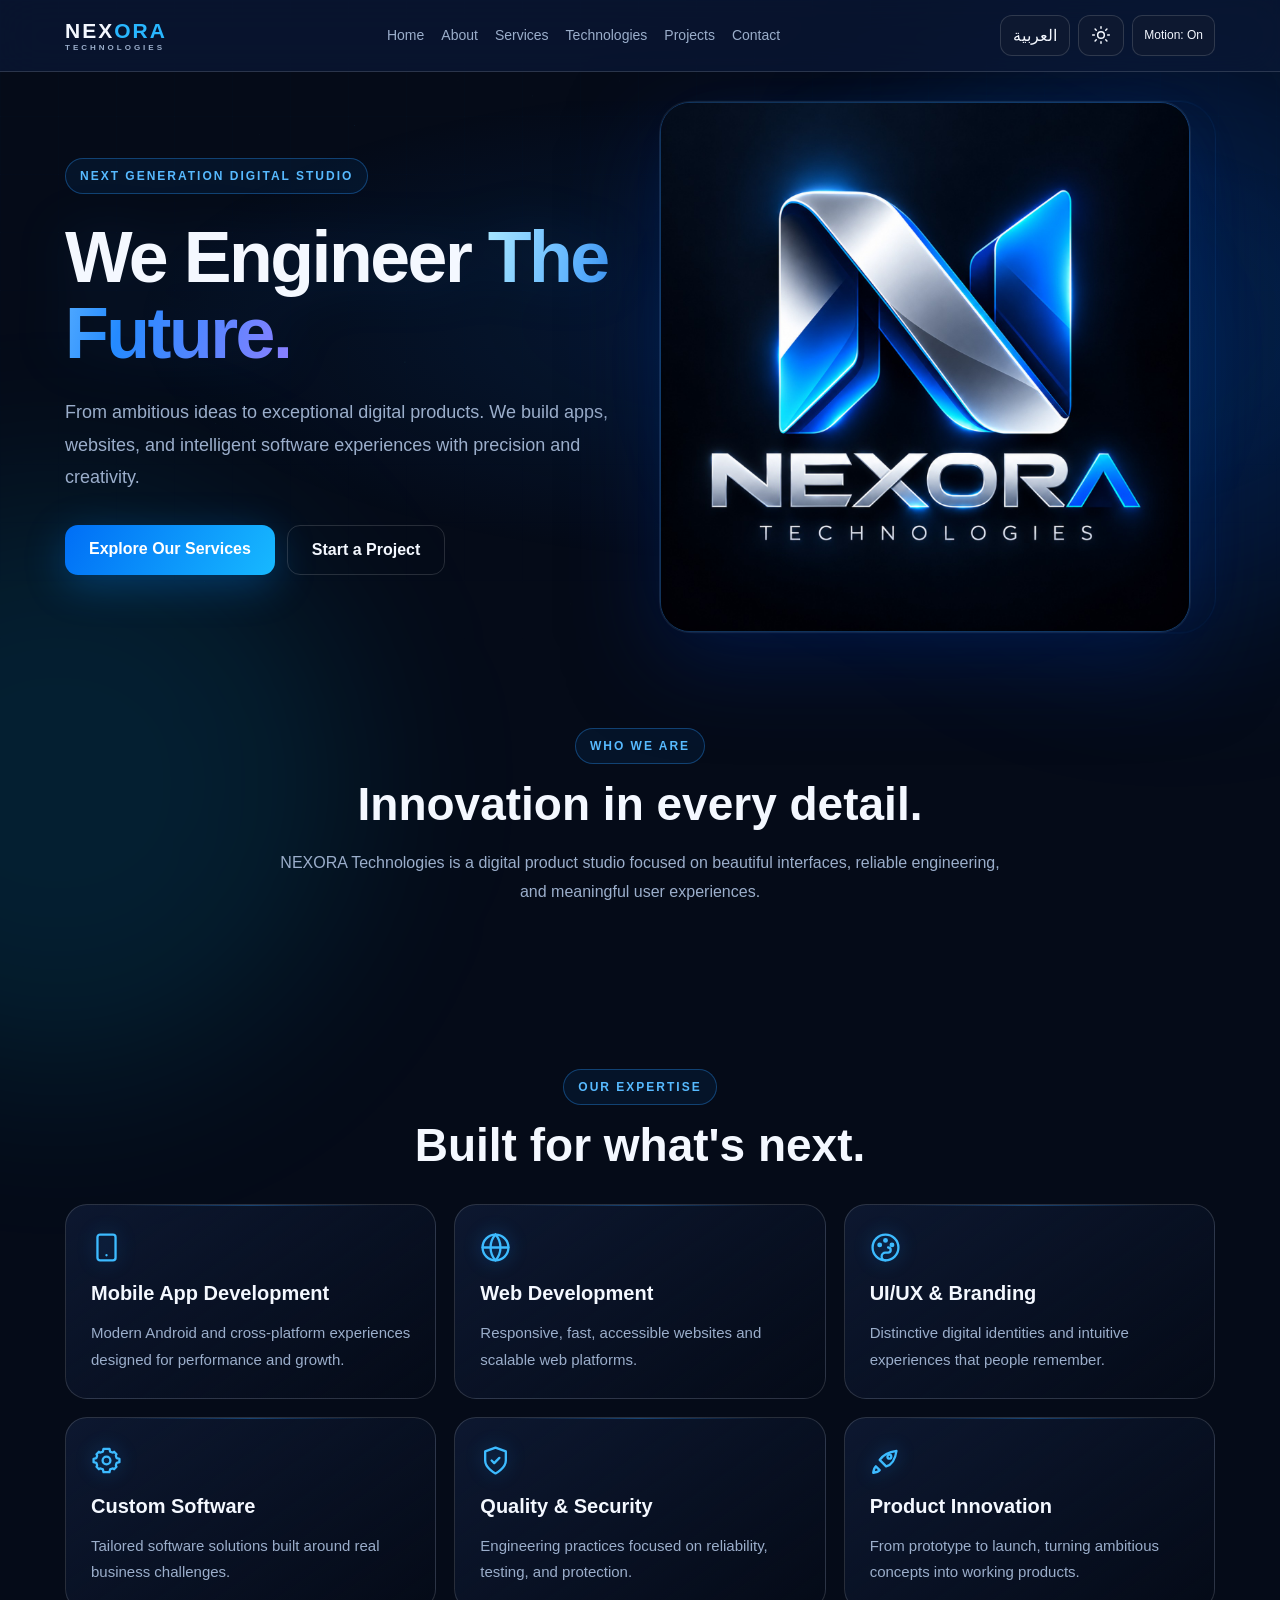
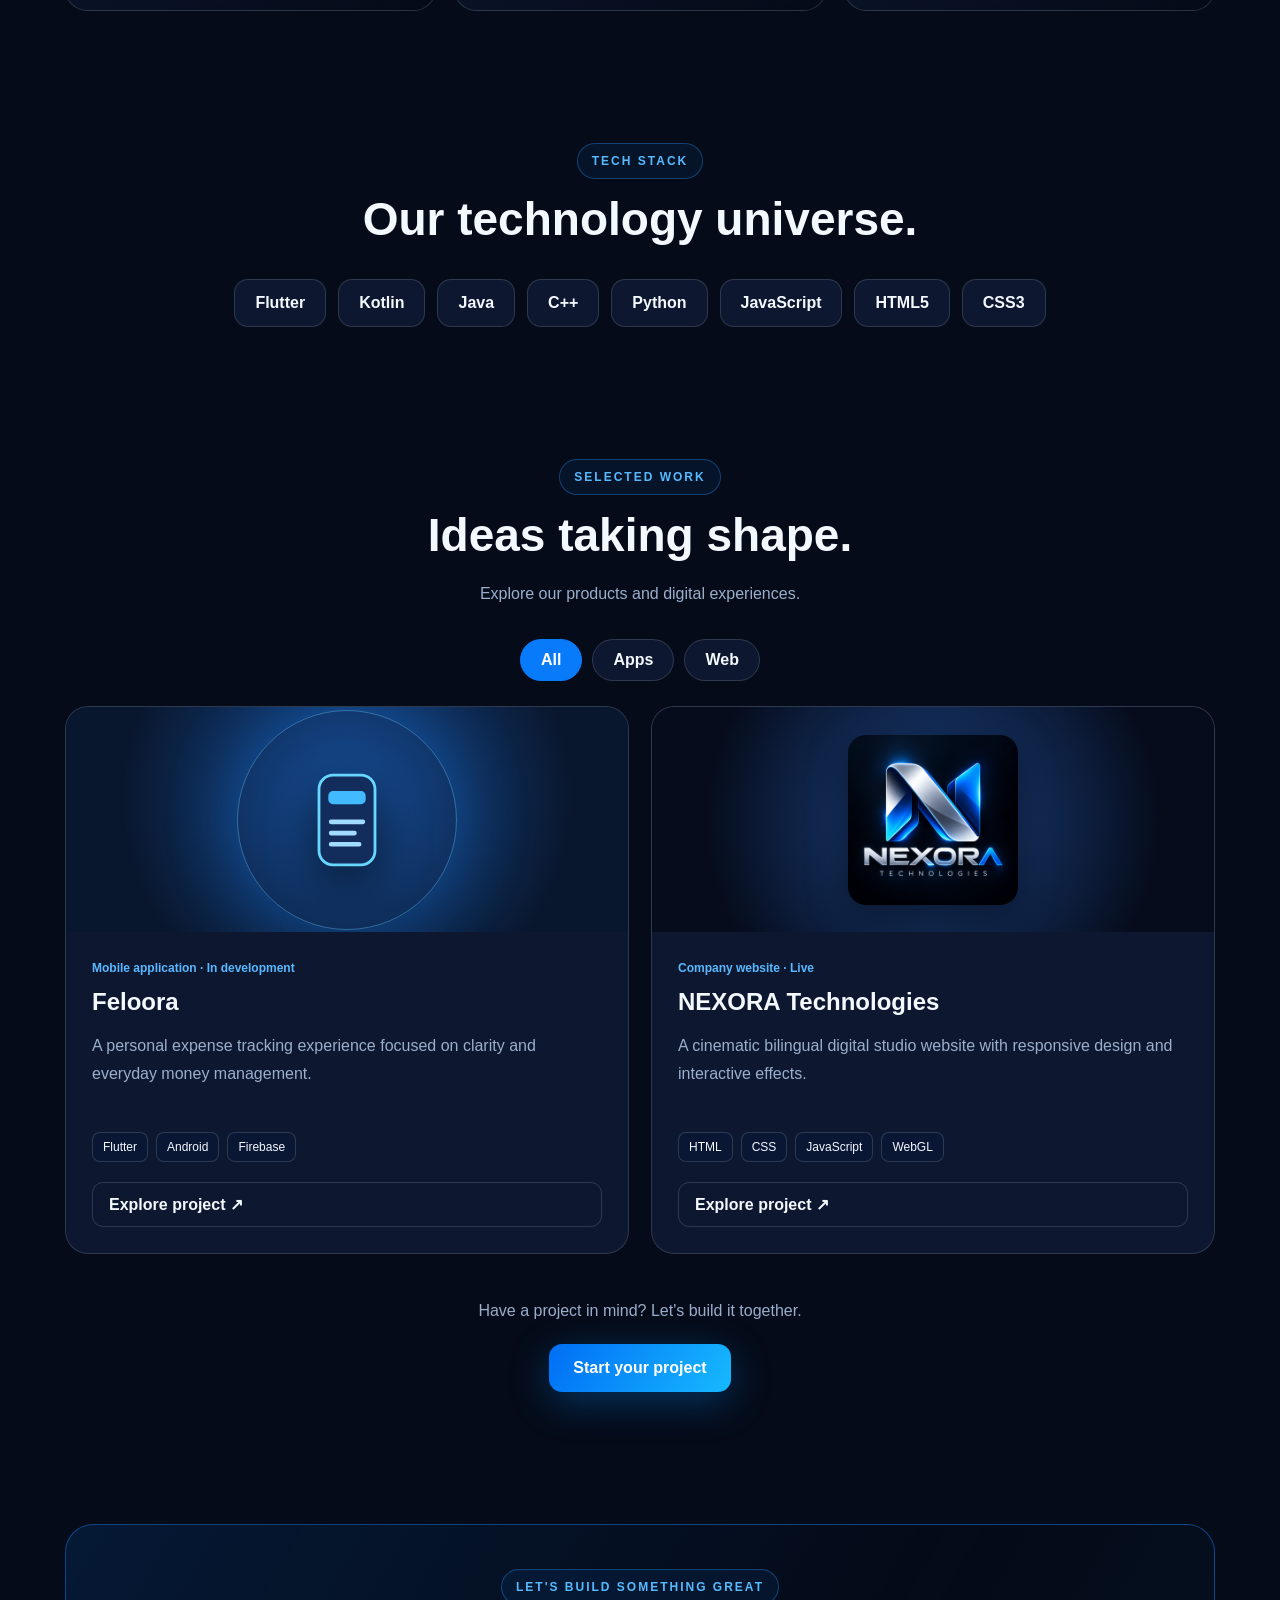
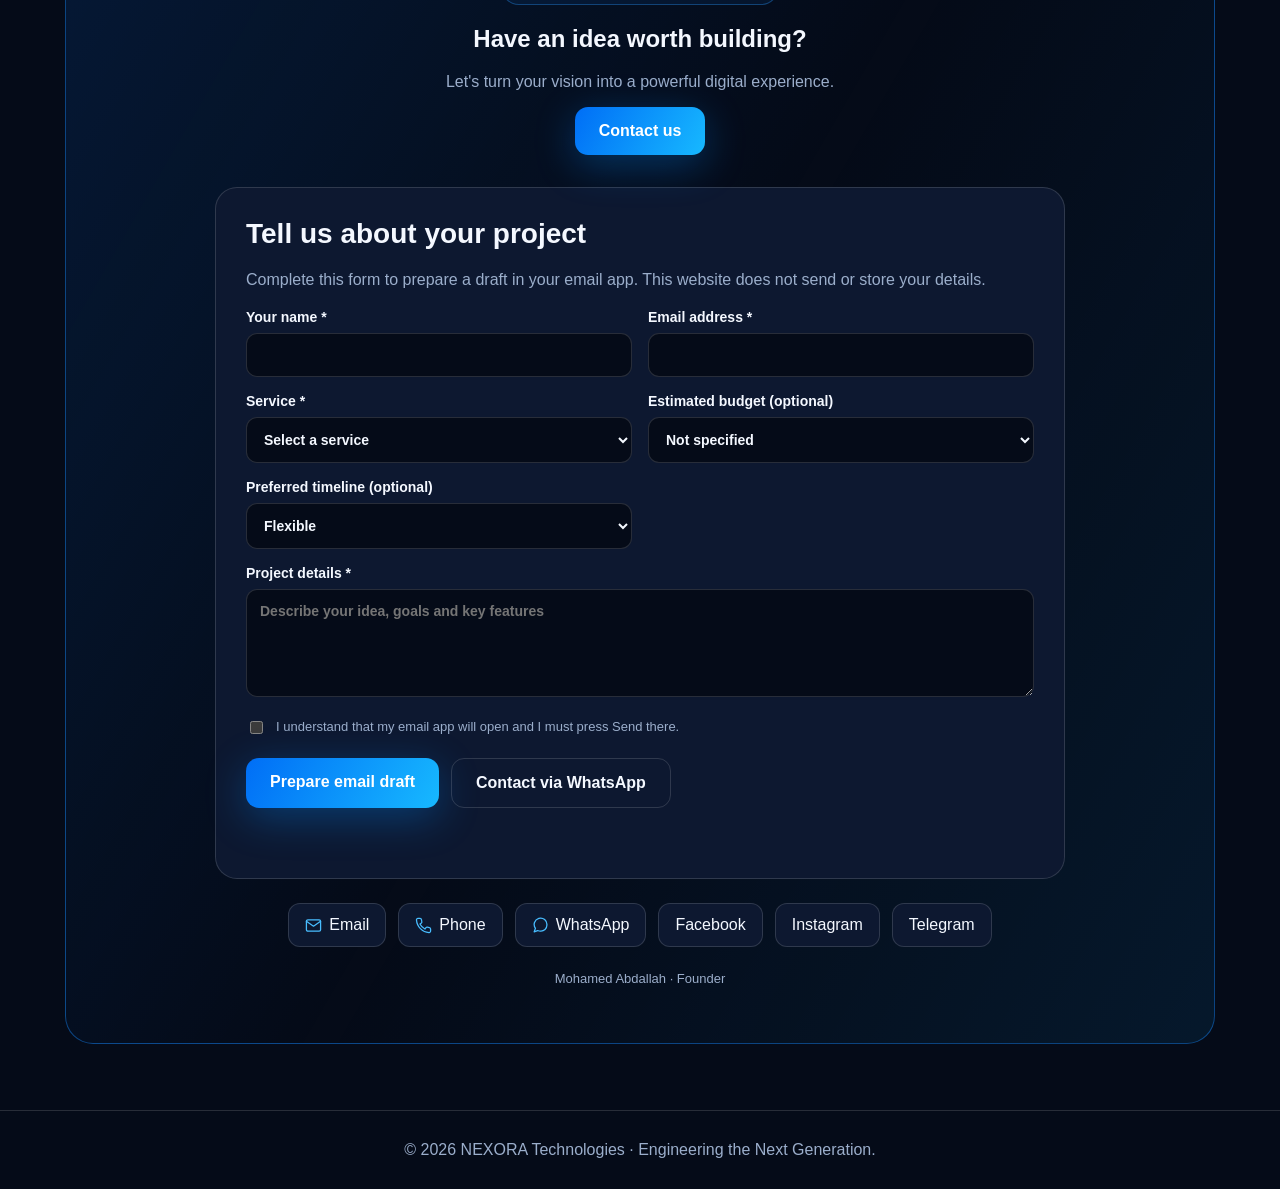
==== index.html @ b92ebd1a "Add files via upload" ====
<!doctype html><html lang="en" dir="ltr"><head><meta charset="UTF-8"><meta name="viewport" content="width=device-width,initial-scale=1"><meta name="color-scheme" content="dark light"><meta name="theme-color" content="#050b18"><meta name="description" content="NEXORA Technologies builds mobile apps, websites, digital design and custom software. تطوير التطبيقات والمواقع والحلول البرمجية والتصميم الرقمي."><title>NEXORA Technologies — Engineering the Next Generation</title><link rel="canonical" href="https://mapdllah306.github.io/nexora-technologies/">
<meta name="robots" content="index,follow,max-image-preview:large">
<meta property="og:type" content="website">
<meta property="og:site_name" content="NEXORA Technologies">
<meta property="og:url" content="https://mapdllah306.github.io/nexora-technologies/">
<meta property="og:title" content="NEXORA Technologies — Engineering the Next Generation">
<meta property="og:description" content="Mobile apps, websites, UI/UX design and custom software engineered by NEXORA Technologies.">
<meta property="og:image" content="https://mapdllah306.github.io/nexora-technologies/logo.png">
<meta property="og:image:width" content="1024"><meta property="og:image:height" content="1024">
<meta property="og:image:alt" content="NEXORA Technologies logo">
<meta name="twitter:card" content="summary_large_image">
<meta name="twitter:title" content="NEXORA Technologies — Engineering the Next Generation">
<meta name="twitter:description" content="Apps, websites, design and software — engineered for the next generation.">
<meta name="twitter:image" content="https://mapdllah306.github.io/nexora-technologies/logo.png">
<link rel="icon" type="image/png" href="logo.png">
<script type="application/ld+json">{"@context":"https://schema.org","@type":"Organization","name":"NEXORA Technologies","url":"https://mapdllah306.github.io/nexora-technologies/","logo":"https://mapdllah306.github.io/nexora-technologies/logo.png","description":"Digital product studio for mobile apps, websites, digital design and custom software.","email":"mapdllah306@gmail.com","telephone":"+201062950403","founder":{"@type":"Person","name":"Mohamed Abdallah"},"sameAs":["https://www.facebook.com/share/1CDwVxaHWW/","https://www.instagram.com/mohamed_apdallah_404","https://t.me/mohamed_error_404"]}</script>
<link rel="stylesheet" href="css/style.css"></head><body><div class="orb"></div><div class="orb two"></div><a href="#home" class="skip-link" data-i="skip">Skip to content</a><div class="progress" id="progress" aria-hidden="true"></div><header><div class="nav"><a class="brand" href="#home" dir="ltr">NEX<b>ORA</b><small style="display:block;font-size:8px;letter-spacing:3px;color:var(--muted)">TECHNOLOGIES</small></a><nav class="links" aria-label="Main navigation" data-nav-label><a data-i="navHome" href="#home">Home</a><a data-i="navAbout" href="#about">About</a><a data-i="navServices" href="#services">Services</a><a data-i="navTech" href="#tech">Technologies</a><a data-i="navProjects" href="#projects">Projects</a><a data-i="navContact" href="#contact">Contact</a></nav><div class="actions"><button class="small" id="menuToggle" aria-label="Open menu" aria-expanded="false" aria-controls="mobileMenu"><svg class="ui-icon" viewBox="0 0 24 24" fill="none" stroke="currentColor" stroke-width="1.8" stroke-linecap="round" stroke-linejoin="round" aria-hidden="true"><path d="M4 6h16M4 12h16M4 18h16"/></svg></button><button class="small" id="lang" aria-label="Switch language">العربية</button><button class="small" id="theme" aria-label="Toggle theme"><svg class="ui-icon" viewBox="0 0 24 24" fill="none" stroke="currentColor" stroke-width="1.8" stroke-linecap="round" stroke-linejoin="round" aria-hidden="true"><circle cx="12" cy="12" r="4"/><path d="M12 2v2M12 20v2M4.9 4.9l1.4 1.4M17.7 17.7l1.4 1.4M2 12h2M20 12h2M4.9 19.1l1.4-1.4M17.7 6.3l1.4-1.4"/></svg></button></div></div><nav id="mobileMenu" aria-label="Mobile navigation" inert></nav></header><main><div class="hero" id="home"><canvas id="nexora-webgl" aria-hidden="true"></canvas><canvas id="nexora-space" aria-hidden="true"></canvas><div><span class="eyebrow" data-i="eyebrow">NEXT GENERATION DIGITAL STUDIO</span><h1 data-i="heroTitle">We Engineer <span class="gradient">The Future.</span></h1><p data-i="heroDesc">From ambitious ideas to exceptional digital products. We build apps, websites, and intelligent software experiences with precision and creativity.</p><div class="buttons"><a class="btn primary" href="#services" data-i="explore">Explore Our Services </a><a class="btn" href="#contact" data-i="start">Start a Project</a></div></div><div class="visual"><div class="halo" aria-hidden="true"></div><img src="logo.png" alt="NEXORA Technologies" width="530" height="530" decoding="async" fetchpriority="high"></div></div><section id="about"><div class="section-head"><span class="eyebrow" data-i="aboutLabel">WHO WE ARE</span><h2 data-i="aboutTitle">Innovation built into every pixel.</h2><p data-i="aboutDesc">NEXORA Technologies is a digital product studio focused on beautiful interfaces, reliable engineering, and meaningful user experiences.</p></div></section><section id="services"><div class="section-head"><span class="eyebrow" data-i="servicesLabel">OUR EXPERTISE</span><h2 data-i="servicesTitle">Built for what's next.</h2></div><div class="grid"><div class="card"><span class="ico"><svg class="ui-icon" viewBox="0 0 24 24" fill="none" stroke="currentColor" stroke-width="1.8" stroke-linecap="round" stroke-linejoin="round" aria-hidden="true"><rect x="5" y="2" width="14" height="20" rx="2"/><path d="M12 18h.01"/></svg></span><h3 data-i="s1">Mobile App Development</h3><p data-i="s1d">Modern Android and cross-platform experiences designed for performance and growth.</p></div><div class="card"><span class="ico"><svg class="ui-icon" viewBox="0 0 24 24" fill="none" stroke="currentColor" stroke-width="1.8" stroke-linecap="round" stroke-linejoin="round" aria-hidden="true"><circle cx="12" cy="12" r="10"/><path d="M2 12h20M12 2a15 15 0 0 1 0 20M12 2a15 15 0 0 0 0 20"/></svg></span><h3 data-i="s2">Web Development</h3><p data-i="s2d">Responsive, fast, accessible websites and scalable web platforms.</p></div><div class="card"><span class="ico"><svg class="ui-icon" viewBox="0 0 24 24" fill="none" stroke="currentColor" stroke-width="1.8" stroke-linecap="round" stroke-linejoin="round" aria-hidden="true"><circle cx="12" cy="12" r="10"/><circle cx="7.5" cy="10" r="1"/><circle cx="12" cy="6.5" r="1"/><circle cx="17" cy="10" r="1"/><path d="M12 22a3 3 0 0 1-3-3c0-1.7 1.3-3 3-3h2a2 2 0 0 0 2-2c0-1.1-.9-2-2-2"/></svg></span><h3 data-i="s3">UI/UX & Branding</h3><p data-i="s3d">Distinctive digital identities and intuitive experiences that people remember.</p></div><div class="card"><span class="ico"><svg class="ui-icon" viewBox="0 0 24 24" fill="none" stroke="currentColor" stroke-width="1.8" stroke-linecap="round" stroke-linejoin="round" aria-hidden="true"><circle cx="12" cy="12" r="3"/><path d="M19.4 15a1.7 1.7 0 0 0 .34 1.87l-1.87 1.87A1.7 1.7 0 0 0 16 18.4l-1.2.5-.5 2.1h-4.6l-.5-2.1-1.2-.5a1.7 1.7 0 0 0-1.87.34l-1.87-1.87A1.7 1.7 0 0 0 4.6 15l-.5-1.2L2 13.3V10.7l2.1-.5.5-1.2a1.7 1.7 0 0 0-.34-1.87l1.87-1.87A1.7 1.7 0 0 0 8 5.6l1.2-.5.5-2.1h4.6l.5 2.1 1.2.5a1.7 1.7 0 0 0 1.87-.34l1.87 1.87A1.7 1.7 0 0 0 19.4 9l.5 1.2 2.1.5v2.6l-2.1.5z"/></svg></span><h3 data-i="s4">Custom Software</h3><p data-i="s4d">Tailored software solutions built around real business challenges.</p></div><div class="card"><span class="ico"><svg class="ui-icon" viewBox="0 0 24 24" fill="none" stroke="currentColor" stroke-width="1.8" stroke-linecap="round" stroke-linejoin="round" aria-hidden="true"><path d="M12 22s8-4 8-10V5l-8-3-8 3v7c0 6 8 10 8 10z"/><path d="m9 12 2 2 4-4"/></svg></span><h3 data-i="s5">Quality & Security</h3><p data-i="s5d">Engineering practices focused on reliability, testing, and protection.</p></div><div class="card"><span class="ico"><svg class="ui-icon" viewBox="0 0 24 24" fill="none" stroke="currentColor" stroke-width="1.8" stroke-linecap="round" stroke-linejoin="round" aria-hidden="true"><path d="M4.5 16.5c-1.5 1.3-2 5-2 5s3.7-.5 5-2l-3-3zm3-5 5 5c4-1 7-5 8-12-7 1-11 4-13 7z"/><circle cx="15" cy="9" r="1.5"/></svg></span><h3 data-i="s6">Product Innovation</h3><p data-i="s6d">From prototype to launch, turning ambitious concepts into working products.</p></div></div></section><section id="tech"><div class="section-head"><span class="eyebrow" data-i="techLabel">TECH STACK</span><h2 data-i="techTitle">Our technology universe.</h2></div><div class="chips"><span class="chip" dir="ltr">Flutter</span><span class="chip" dir="ltr">Kotlin</span><span class="chip" dir="ltr">Java</span><span class="chip" dir="ltr">C++</span><span class="chip" dir="ltr">Python</span><span class="chip" dir="ltr">JavaScript</span><span class="chip" dir="ltr">HTML5</span><span class="chip" dir="ltr">CSS3</span></div></section><section id="projects" class="portfolio-section"><div class="section-head"><span class="eyebrow" data-i="projectsLabel">SELECTED WORK</span><h2 data-i="projectsTitle">Ideas taking shape.</h2><p id="portfolioIntro">Explore our products and digital experiences.</p></div><div class="portfolio-filters" role="group" aria-label="Filter projects"><button type="button" class="portfolio-filter active" data-filter="all" aria-pressed="true">All</button><button type="button" class="portfolio-filter" data-filter="apps" aria-pressed="false">Apps</button><button type="button" class="portfolio-filter" data-filter="web" aria-pressed="false">Web</button></div><div class="portfolio-grid"><article class="portfolio-card" data-category="apps"><div class="portfolio-art art-feloora" aria-hidden="true"><div class="portfolio-orbit"></div><svg viewBox="0 0 120 120" width="112" height="112" fill="none"><rect x="30" y="12" width="60" height="96" rx="15" fill="#122d5b" stroke="#68d7ff" stroke-width="3"/><rect x="40" y="29" width="40" height="14" rx="5" fill="#42baff"/><path d="M43 62h34M43 74h25M43 86h30" stroke="#9fdcff" stroke-width="5" stroke-linecap="round"/></svg></div><div class="portfolio-info"><span class="portfolio-type" id="felooraType">Mobile application · In development</span><h3 dir="ltr">Feloora</h3><p id="felooraSummary">A personal expense tracking experience focused on clarity and everyday money management.</p><div class="portfolio-tags"><span>Flutter</span><span>Android</span><span>Firebase</span></div><button class="portfolio-detail" data-project="feloora" type="button">Explore project <span aria-hidden="true">↗</span></button></div></article><article class="portfolio-card" data-category="web"><div class="portfolio-art art-nexora" aria-hidden="true"><img src="logo.png" alt="" loading="lazy" width="220" height="220"></div><div class="portfolio-info"><span class="portfolio-type" id="nexoraType">Company website · Live</span><h3 dir="ltr">NEXORA Technologies</h3><p id="nexoraSummary">A cinematic bilingual digital studio website with responsive design and interactive effects.</p><div class="portfolio-tags"><span>HTML</span><span>CSS</span><span>JavaScript</span><span>WebGL</span></div><button class="portfolio-detail" data-project="nexora" type="button">Explore project <span aria-hidden="true">↗</span></button></div></article></div><div class="portfolio-cta"><p id="portfolioCta">Have a project in mind? Let's build it together.</p><a class="btn primary" href="#contact" id="portfolioContact">Start your project</a></div></section><dialog id="projectDialog" class="project-dialog" aria-labelledby="dialogTitle"><div class="dialog-top"><span class="eyebrow" id="dialogCategory"></span><button type="button" class="dialog-close" id="dialogClose" aria-label="Close project details">×</button></div><h2 id="dialogTitle"></h2><p id="dialogDescription"></p><h3 id="dialogHighlightsTitle">Highlights</h3><ul id="dialogHighlights"></ul><div class="dialog-actions"><a id="dialogLink" class="btn primary" href="https://mapdllah306.github.io/nexora-technologies/" target="_blank" rel="noopener noreferrer">Visit website</a><button type="button" class="btn" id="dialogDone">Close</button></div></dialog><section id="contact"><div class="contact"><span class="eyebrow" data-i="contactLabel">LET'S BUILD SOMETHING GREAT</span><h2 data-i="contactTitle">Have an idea worth building?</h2><p data-i="contactDesc">Let's turn your vision into a powerful digital experience.</p><a class="btn primary" href="#projectInquiry" id="contactBtn" data-i="contactButton">Contact us </a><form id="projectInquiry" class="inquiry-form" novalidate aria-labelledby="inquiryHeading"><h3 id="inquiryHeading">Tell us about your project</h3><p id="inquiryHint">Complete the form to prepare an email in your email app. No information is sent by this website.</p><div class="inquiry-grid"><label><span data-v9="name">Your name *</span><input id="inqName" name="name" autocomplete="name" maxlength="90" required></label><label><span data-v9="email">Email address *</span><input id="inqEmail" name="email" type="email" autocomplete="email" maxlength="150" required></label><label><span data-v9="service">Service *</span><select id="inqService" name="service" required><option value="">Select a service</option><option value="apps">Mobile app</option><option value="web">Website</option><option value="design">Design / Branding</option><option value="software">Custom software</option><option value="other">Other</option></select></label><label><span data-v9="budget">Estimated budget (optional)</span><select id="inqBudget" name="budget"><option value="unspecified">Not specified</option><option value="discuss">Let's discuss</option><option value="under1000">Under $1,000 USD</option><option value="1000to5000">$1,000–$5,000 USD</option><option value="over5000">Over $5,000 USD</option></select></label><label><span data-v9="timeline">Preferred timeline (optional)</span><select id="inqTimeline" name="timeline"><option value="flexible">Flexible</option><option value="month">Within 1 month</option><option value="quarter">1–3 months</option><option value="later">More than 3 months</option></select></label><label class="full"><span data-v9="details">Project details *</span><textarea id="inqDetails" name="details" rows="5" minlength="15" maxlength="2500" required placeholder="Describe your idea, goals and key features"></textarea></label></div><label class="consent"><input type="checkbox" id="inqConsent" required><span id="consentText">I understand this opens my email application and I must press Send there.</span></label><div class="inquiry-actions"><button class="btn primary" type="submit" id="inquirySubmit">Prepare email</button><a class="btn" href="https://wa.me/201023799167" target="_blank" rel="noopener noreferrer" id="inquiryWhatsApp">Contact via WhatsApp</a></div><p id="inquiryStatus" role="status" aria-live="polite"></p></form><div class="contact-methods"><a href="mailto:mapdllah306@gmail.com"><svg class="ui-icon" viewBox="0 0 24 24" fill="none" stroke="currentColor" stroke-width="1.8" stroke-linecap="round" stroke-linejoin="round" aria-hidden="true"><rect x="2" y="4" width="20" height="16" rx="2"/><path d="m2 6 10 7 10-7"/></svg> <span data-i="emailLabel">Email</span></a><a href="tel:+201062950403"><svg class="ui-icon" viewBox="0 0 24 24" fill="none" stroke="currentColor" stroke-width="1.8" stroke-linecap="round" stroke-linejoin="round" aria-hidden="true"><path d="M22 16.9v3a2 2 0 0 1-2.2 2 19 19 0 0 1-17.7-17.7A2 2 0 0 1 4.1 2h3a2 2 0 0 1 2 1.7l.5 3a2 2 0 0 1-.6 1.8L7 10a16 16 0 0 0 7 7l1.5-2a2 2 0 0 1 1.8-.6l3 .5a2 2 0 0 1 1.7 2z"/></svg> <span data-i="phoneLabel">Phone</span></a><a href="https://wa.me/201023799167" target="_blank" rel="noopener noreferrer"><svg class="ui-icon" viewBox="0 0 24 24" fill="none" stroke="currentColor" stroke-width="1.8" stroke-linecap="round" stroke-linejoin="round" aria-hidden="true"><path d="M21 11.5a8.4 8.4 0 0 1-9 8.5 9 9 0 0 1-4-.9L3 21l1.9-5A9 9 0 1 1 21 11.5z"/></svg> WhatsApp</a><a href="https://www.facebook.com/share/1CDwVxaHWW/" target="_blank" rel="noopener noreferrer">Facebook</a><a href="https://www.instagram.com/mohamed_apdallah_404?dlrf=MWpkcXhucWlpbmlsaA==" target="_blank" rel="noopener noreferrer">Instagram</a><a href="https://t.me/mohamed_error_404" target="_blank" rel="noopener noreferrer">Telegram</a></div><p class="founder" data-i="founder">Mohamed Abdallah · Founder</p></div></section></main><footer>© <span id="year"></span> NEXORA Technologies · <span data-i="footer">Engineering the Next Generation.</span></footer><script src="js/main.js" defer></script></body></html>
---- css/style.css ----
:root{--bg:#050b18;--surface:#0d1830;--text:#f4f8ff;--muted:#9baecb;--line:#ffffff24;--blue:#168aff;--glass:#0b1836b8}body.light{--bg:#edf4ff;--surface:#fff;--text:#112343;--muted:#53647e;--line:#153b6a24;--glass:#ffffffcc}*{box-sizing:border-box}html{scroll-behavior:smooth}body{margin:0;background:var(--bg);color:var(--text);font-family:Inter,'Segoe UI',Tahoma,Arial,sans-serif;transition:background .35s,color .35s;overflow-x:hidden}a{text-decoration:none;color:inherit}button{font:inherit;cursor:pointer}.orb{position:fixed;z-index:-1;width:45vw;height:45vw;border-radius:50%;filter:blur(90px);background:#056aff2c;top:4%;right:-14%;animation:float 9s ease-in-out infinite alternate}.orb.two{top:55%;left:-18%;background:#00c8ff1c;animation-delay:-4s}@keyframes float{to{transform:translate(60px,70px) scale(1.15)}}header{position:sticky;top:0;z-index:20;backdrop-filter:blur(20px);background:var(--glass);border-bottom:1px solid var(--line)}.nav{max-width:1200px;margin:auto;padding:15px 25px;display:flex;align-items:center;gap:24px;justify-content:space-between}.brand{font-weight:900;letter-spacing:2px;font-size:21px}.brand b{color:#29b7ff}.links{display:flex;gap:24px;color:var(--muted);font-size:14px}.links a:hover{color:var(--blue)}.actions{display:flex;gap:8px}button.small{border:1px solid var(--line);border-radius:12px;background:var(--surface);color:var(--text);padding:9px 12px}main{max-width:1200px;margin:auto;padding:0 25px}.hero{min-height:690px;display:grid;grid-template-columns:1fr 1fr;align-items:center;gap:40px}.eyebrow{display:inline-block;color:#57baff;letter-spacing:2px;text-transform:uppercase;font-size:12px;font-weight:800;border:1px solid #2387e466;padding:10px 14px;border-radius:30px;background:#168aff13}.hero h1{font-size:clamp(43px,5.6vw,78px);line-height:1.06;letter-spacing:-2.5px;margin:25px 0}.gradient{background:linear-gradient(105deg,#a8e7ff,#248aff,#8c80ff);-webkit-background-clip:text;background-clip:text;color:transparent}.hero p{color:var(--muted);font-size:18px;line-height:1.8;max-width:550px}.buttons{display:flex;gap:12px;flex-wrap:wrap;margin-top:32px}.btn{display:inline-flex;padding:15px 24px;border-radius:13px;font-weight:700;border:1px solid var(--line)}.btn.primary{background:linear-gradient(120deg,#006ef6,#17b9ff);border:0;color:white;box-shadow:0 10px 40px #008dff50}.visual{perspective:1000px;position:relative}.visual:before{content:'';position:absolute;inset:14%;background:#008bff70;filter:blur(75px);z-index:-1;animation:pulse 4s infinite alternate}@keyframes pulse{to{opacity:.4;transform:scale(1.25)}}.visual img{display:block;width:100%;max-width:530px;border-radius:30px;box-shadow:0 30px 90px #0008;animation:tilt 7s ease-in-out infinite alternate}@keyframes tilt{from{transform:rotateY(-8deg) rotateX(4deg) translateY(-8px)}to{transform:rotateY(7deg) rotateX(-3deg) translateY(10px)}}section{padding:90px 0}.section-head{text-align:center;max-width:750px;margin:0 auto 42px}.section-head h2{font-size:clamp(30px,4vw,46px);margin:12px 0}.section-head p{color:var(--muted);line-height:1.8}.grid{display:grid;grid-template-columns:repeat(3,1fr);gap:18px}.card{background:linear-gradient(145deg,var(--surface),transparent);border:1px solid var(--line);padding:29px;border-radius:22px;transition:transform .25s,border-color .25s}.card:hover{transform:translateY(-8px);border-color:#218dff88}.card .ico{font-size:30px;display:block;margin-bottom:18px}.card h3{margin:0 0 12px;font-size:20px}.card p{color:var(--muted);line-height:1.75;font-size:15px}.chips{display:flex;flex-wrap:wrap;justify-content:center;gap:12px}.chip{padding:14px 20px;background:var(--surface);border:1px solid var(--line);border-radius:14px;font-weight:700}.project{min-height:180px}.project strong{font-size:22px}.contact{padding:55px;border:1px solid #168aff70;border-radius:28px;text-align:center;background:linear-gradient(120deg,#087aff20,transparent,#11a6ff16)}.contact p{color:var(--muted)}footer{text-align:center;color:var(--muted);border-top:1px solid var(--line);padding:30px}body[dir=rtl] .hero h1{letter-spacing:0}body[dir=rtl] .brand{letter-spacing:1px}@media(max-width:850px){.links{display:none}.hero{grid-template-columns:1fr;text-align:center;padding-top:70px;gap:20px}.hero p{margin:auto}.buttons{justify-content:center}.visual{max-width:430px;margin:0 auto}.grid{grid-template-columns:1fr 1fr}.hero{min-height:unset;padding-bottom:55px}}@media(max-width:550px){.grid{grid-template-columns:1fr}.nav{padding:12px 16px}.brand{font-size:17px}.hero h1{font-size:45px}.contact{padding:30px 18px}section{padding:65px 0}}@media(prefers-reduced-motion:reduce){*,*:before,*:after{animation:none!important;scroll-behavior:auto!important}}
.contact-methods{display:flex;flex-wrap:wrap;justify-content:center;gap:12px;margin:24px 0}.contact-methods a{border:1px solid var(--line);background:var(--surface);padding:12px 16px;border-radius:12px;transition:transform .2s,border-color .2s}.contact-methods a:hover{transform:translateY(-3px);border-color:var(--blue)}.founder{font-size:13px;margin-top:18px}
/* NEXORA V2 cinematic enhancements */
:root{color-scheme:dark}body.light{color-scheme:light}
body::before{content:"";position:fixed;inset:0;pointer-events:none;z-index:-1;opacity:.22;background-image:linear-gradient(#3695ff13 1px,transparent 1px),linear-gradient(90deg,#3695ff13 1px,transparent 1px);background-size:58px 58px;mask-image:linear-gradient(to bottom,#000,transparent 85%)}
body.light::before{opacity:.4}
.hero{position:relative;isolation:isolate}.hero::before{content:"";position:absolute;inset:5% -10%;z-index:-2;background:radial-gradient(ellipse at 60% 42%,#0c6be327,transparent 55%);pointer-events:none}
.hero .visual{transform-style:preserve-3d;will-change:transform;transition:transform .22s ease-out}
.visual img{border:1px solid #389cff44;box-shadow:0 0 0 1px #fff1,0 28px 90px #0054ff38,0 25px 90px #0009}
.visual::after{content:"";position:absolute;inset:-12px;border:1px solid #258eff22;border-radius:38px;pointer-events:none;transform:translateZ(-40px)}
.hero h1{filter:drop-shadow(0 0 28px #188eff22)}
.btn,.chip,.contact-methods a,button.small{transition:transform .25s,box-shadow .25s,border-color .25s}.btn:hover,.chip:hover,button.small:hover{transform:translateY(-3px);box-shadow:0 8px 26px #008dff26}
.card{position:relative;overflow:hidden}.card::before{content:"";position:absolute;top:0;left:15%;width:70%;height:1px;background:linear-gradient(90deg,transparent,#2e9cff88,transparent);opacity:.65}
.reveal{opacity:0;transform:translateY(30px);transition:opacity .75s ease,transform .75s cubic-bezier(.2,.7,.2,1)}.reveal.visible{opacity:1;transform:translateY(0)}
#mobileMenu{display:none}#menuToggle{display:none}
.progress{position:fixed;top:0;left:0;width:0;height:3px;z-index:99;background:linear-gradient(90deg,#056bff,#49dfff);box-shadow:0 0 14px #08aaff}
.skip-link{position:absolute;left:10px;top:-70px;z-index:110;background:var(--surface);padding:10px;color:var(--text)}.skip-link:focus{top:10px}
@media(max-width:850px){#menuToggle{display:inline-flex;align-items:center;justify-content:center;min-width:42px}#mobileMenu{display:none;position:absolute;top:100%;left:0;right:0;background:var(--bg);border-bottom:1px solid var(--line);padding:16px 24px;box-shadow:0 15px 35px #0005}#mobileMenu.open{display:flex;flex-direction:column;gap:8px}#mobileMenu a{padding:13px 8px;border-bottom:1px solid var(--line);color:var(--text);font-size:15px}.hero{padding-top:50px}.nav{gap:10px}}
@media(max-width:550px){main{padding:0 18px}.hero h1{font-size:clamp(34px,9vw,45px)}.hero p{font-size:16px}.hero{gap:30px}.visual{max-width:350px}.card{padding:23px}.section-head h2{font-size:30px}.chip{padding:12px 15px}.contact-methods a{font-size:13px}}
@media(prefers-reduced-motion:reduce){.reveal{opacity:1;transform:none;transition:none}.hero .visual{transition:none}}

/* V3 responsive refinements — preserve the V2 visual identity */
html{scroll-padding-top:86px}section{padding:66px 0}.hero{min-height:590px}.section-head{margin-bottom:30px}.section-head h2{line-height:1.25}.card{padding:25px}.card p{margin-bottom:0}.chip{unicode-bidi:isolate;direction:ltr}.nav{min-height:68px}.links{gap:17px}.visual img{height:auto}.contact{padding:44px}.contact-methods a:focus-visible,.btn:focus-visible,button:focus-visible,a:focus-visible{outline:3px solid #51bfff;outline-offset:3px}
@media(max-width:850px){html{scroll-padding-top:70px}.nav{min-height:62px;padding:10px 17px}.hero{padding-top:40px;padding-bottom:25px;gap:24px}.hero h1{margin:16px 0}.hero p{line-height:1.65}.buttons{margin-top:22px}.visual{width:min(100%,390px)}section{padding:45px 0}.section-head{margin-bottom:25px}.grid{gap:14px}.card{padding:20px}.card .ico{margin-bottom:12px}.card h3{font-size:18px}.card p{font-size:14px}.project{min-height:145px}.contact{padding:35px 22px}}
@media(max-width:550px){html{scroll-padding-top:64px}main{padding:0 16px}.nav{padding:9px 14px;min-height:60px;gap:8px}.brand{font-size:15px;letter-spacing:1px}.brand small{font-size:6px!important;letter-spacing:2px!important}.actions{gap:5px}.actions button.small{padding:8px 9px;font-size:13px;border-radius:10px}#menuToggle{min-width:35px}.hero{padding-top:32px;padding-bottom:20px;gap:22px}.eyebrow{font-size:10px;letter-spacing:1px;padding:8px 11px}.hero h1{font-size:clamp(32px,9vw,43px);line-height:1.2;letter-spacing:0}.hero p{font-size:15px;line-height:1.7}.buttons{gap:9px;margin-top:20px}.btn{padding:12px 16px;font-size:14px}.visual{max-width:310px}.visual img{border-radius:22px}.visual::after{border-radius:26px}section{padding:38px 0}.section-head{margin-bottom:20px}.section-head h2{font-size:clamp(25px,7vw,31px)}.section-head p{font-size:14px}.grid{grid-template-columns:repeat(2,minmax(0,1fr));gap:11px}.card{padding:17px 14px;border-radius:17px}.card .ico{font-size:25px;margin-bottom:10px}.card h3{font-size:15px;line-height:1.5;margin-bottom:7px}.card p{font-size:12px;line-height:1.65}.project{min-height:145px}.project strong{font-size:17px}.grid .project:last-child{grid-column:1/-1;min-height:120px}.chips{gap:8px}.chip{font-size:12px;padding:10px 12px;border-radius:11px}.contact{padding:29px 15px;border-radius:20px}.contact h2{font-size:24px}.contact-methods{gap:8px}.contact-methods a{padding:10px 11px;font-size:12px}.contact .btn{margin-top:7px}footer{font-size:12px;line-height:1.7;padding:24px 16px}}
@media(max-width:360px){.grid{grid-template-columns:1fr}.grid .project:last-child{grid-column:auto}.brand{font-size:13px}.actions button.small{padding:7px}.hero h1{font-size:32px}}
@media(prefers-reduced-motion:reduce){.visual img{animation:none!important}.orb{animation:none!important}}

/* V4 cinematic depth layer: original logo and content are unchanged */
#nexora-space{position:absolute;inset:0;width:100%;height:100%;pointer-events:none;z-index:-1;opacity:.72}body.light #nexora-space{opacity:.24}.hero{overflow:visible}.hero .visual{z-index:1}.visual img{position:relative;z-index:2}.visual .halo{position:absolute;inset:4%;border:1px solid #3fbfff60;border-radius:34px;transform:translateZ(-20px);box-shadow:0 0 55px #087cff28,inset 0 0 40px #087cff18;pointer-events:none;animation:halo-breathe 5s ease-in-out infinite alternate}@keyframes halo-breathe{to{box-shadow:0 0 85px #087cff55,inset 0 0 65px #087cff25;opacity:.65}}@media(max-width:850px){#nexora-space{opacity:.4}}@media(prefers-reduced-motion:reduce){.visual .halo{animation:none}}

/* V5: consistent vector icons, bilingual typography and accessibility */
.ui-icon{width:1.25em;height:1.25em;display:inline-block;vertical-align:-.2em;flex-shrink:0}
.ico .ui-icon{width:31px;height:31px;color:#3dbbff;filter:drop-shadow(0 0 9px #138cff66)}
.contact-methods a{display:inline-flex;align-items:center;justify-content:center;gap:8px}
.contact-methods .ui-icon{width:17px;height:17px;color:#48bdff}
#theme,#menuToggle{align-items:center;justify-content:center}
#theme .ui-icon,#menuToggle .ui-icon{width:20px;height:20px}
html[lang="ar"] body{font-family:Tahoma,'Segoe UI',Arial,sans-serif}
html[lang="ar"] .hero h1{letter-spacing:0;line-height:1.28}
html[lang="ar"] .section-head h2{line-height:1.4}
html[lang="ar"] .eyebrow{letter-spacing:0;text-transform:none}
html[dir="rtl"] .chip,html[dir="rtl"] .brand{direction:ltr;unicode-bidi:isolate}
html[dir="rtl"] .card{text-align:right}
html[dir="ltr"] .card{text-align:left}
html[dir="rtl"] .contact-methods a{direction:ltr;unicode-bidi:isolate}
section[id],.hero[id]{scroll-margin-top:82px}
@media(max-width:550px){.ico .ui-icon{width:25px;height:25px}.contact-methods a{min-height:43px}.hero h1{overflow-wrap:break-word}}
@media(prefers-reduced-motion:reduce){.orb,.orb.two{animation:none}}

/* V6: progressive GPU visual layer, without changing V5 layout */
#nexora-webgl{position:absolute;inset:0;width:100%;height:100%;pointer-events:none;z-index:-1;opacity:.72}
body.light #nexora-webgl{opacity:.23}
.hero.webgl-ready #nexora-space{display:none}
@media(max-width:600px){#nexora-webgl{opacity:.43}}
@media(prefers-reduced-motion:reduce){#nexora-webgl{display:none}}

/* V7 stability and accessibility patch */
html{scroll-padding-top:90px}body{overflow-wrap:break-word} .hero,.card,.contact{min-width:0}
#mobileMenu a:focus-visible{outline:3px solid #51bfff;outline-offset:2px}
#menuToggle{touch-action:manipulation} .chip{white-space:nowrap} .contact-methods a{display:inline-flex;align-items:center;gap:7px;min-height:44px}
@media(max-width:550px){.grid{grid-template-columns:repeat(2,minmax(0,1fr))}.card{padding:16px}.card h3{font-size:16px}.card p{font-size:13px;line-height:1.6}.project strong{font-size:18px}.contact-methods{gap:8px}.contact-methods a{padding:10px 12px}.nav{flex-wrap:nowrap}.brand{min-width:0}}
@media(max-width:370px){.grid{grid-template-columns:1fr}.brand{font-size:13px}.actions button.small{padding:7px}}
@media(prefers-reduced-motion:reduce){.orb,.visual img,.visual .halo{animation:none!important}.reveal{opacity:1!important;transform:none!important}}

/* V8 portfolio: accessible cards, responsive filtering and project dialog */
.portfolio-section{scroll-margin-top:85px}.portfolio-filters{display:flex;justify-content:center;gap:10px;flex-wrap:wrap;margin:0 0 25px}.portfolio-filter{padding:11px 20px;border:1px solid var(--line);background:var(--surface);color:var(--text);border-radius:999px;font-weight:700}.portfolio-filter.active,.portfolio-filter:hover{background:#087bfa;color:#fff;border-color:#087bfa}.portfolio-grid{display:grid;grid-template-columns:repeat(2,minmax(0,1fr));gap:22px}.portfolio-card{overflow:hidden;border:1px solid var(--line);border-radius:23px;background:var(--surface);transition:transform .25s,border-color .25s}.portfolio-card:hover{transform:translateY(-5px);border-color:#168aff}.portfolio-card[hidden]{display:none!important}.portfolio-art{height:225px;display:flex;justify-content:center;align-items:center;position:relative;overflow:hidden}.art-feloora{background:radial-gradient(circle at 50% 40%,#174e99,#09172e 72%)}.art-feloora svg{position:relative;filter:drop-shadow(0 15px 24px #0009)}.portfolio-orbit{position:absolute;width:220px;height:220px;border:1px solid #64caff66;border-radius:50%;box-shadow:0 0 75px #168aff55}.art-nexora{background:radial-gradient(circle at center,#1c4484,#060c1c 75%)}.art-nexora img{width:170px;height:170px;object-fit:contain;border-radius:18px;box-shadow:0 12px 42px #0007}.portfolio-info{padding:26px}.portfolio-type{font-size:12px;font-weight:700;color:#59b8ff}.portfolio-info h3{font-size:24px;margin:12px 0}.portfolio-info p{color:var(--muted);line-height:1.75;min-height:80px}.portfolio-tags{display:flex;flex-wrap:wrap;gap:8px;margin:20px 0}.portfolio-tags span{padding:7px 10px;background:var(--glass);border:1px solid var(--line);border-radius:8px;font-size:12px;direction:ltr;unicode-bidi:isolate}.portfolio-detail{background:transparent;color:var(--text);border:1px solid var(--line);padding:12px 16px;border-radius:11px;font-weight:700;width:100%;text-align:start}.portfolio-detail:hover{border-color:#168aff;color:#58baff}.portfolio-cta{text-align:center;padding:32px 10px 0}.portfolio-cta p{color:var(--muted)}.portfolio-cta .btn{margin-top:8px}.project-dialog{width:min(92vw,590px);max-height:85vh;overflow:auto;border:1px solid #168aff70;border-radius:22px;background:var(--surface);color:var(--text);padding:30px;box-shadow:0 30px 100px #0009}.project-dialog::backdrop{background:#030817cb;backdrop-filter:blur(7px)}.dialog-top{display:flex;justify-content:space-between;align-items:center;gap:12px}.dialog-close{border:1px solid var(--line);border-radius:10px;background:transparent;color:var(--text);font-size:27px;width:42px;height:42px}.project-dialog p,.project-dialog li{line-height:1.85;color:var(--muted)}.project-dialog ul{padding-inline-start:22px}.dialog-actions{display:flex;gap:12px;flex-wrap:wrap;margin-top:25px}.dialog-actions .btn{background:transparent;color:var(--text);cursor:pointer}.dialog-actions .primary{background:linear-gradient(120deg,#006ef6,#17b9ff);color:white}.portfolio-filter:focus-visible,.portfolio-detail:focus-visible,.dialog-close:focus-visible{outline:3px solid #54baff;outline-offset:3px}#portfolioIntro{color:var(--muted)}@media(max-width:700px){.portfolio-grid{grid-template-columns:1fr}.portfolio-art{height:190px}.portfolio-info{padding:20px}.portfolio-info p{min-height:0}.project-dialog{padding:20px}.portfolio-section{scroll-margin-top:65px}}

/* V9: GitHub Pages-compatible project inquiry, no backend or data collection */
.inquiry-form{max-width:850px;margin:32px auto 12px;padding:clamp(18px,3vw,30px);border:1px solid var(--line);border-radius:22px;background:var(--surface);text-align:start}.inquiry-form h3{font-size:clamp(21px,3vw,28px);margin:0 0 8px}.inquiry-form>p{color:var(--muted);line-height:1.7}.inquiry-grid{display:grid;grid-template-columns:repeat(2,minmax(0,1fr));gap:16px}.inquiry-grid label{display:flex;flex-direction:column;gap:8px;font-size:14px;font-weight:650}.inquiry-grid label.full{grid-column:1/-1}.inquiry-form input:not([type=checkbox]),.inquiry-form select,.inquiry-form textarea{width:100%;min-width:0;padding:13px;border-radius:11px;border:1px solid var(--line);background:var(--bg);color:var(--text);font:inherit;outline-offset:3px}.inquiry-form textarea{resize:vertical}.inquiry-form input:focus-visible,.inquiry-form select:focus-visible,.inquiry-form textarea:focus-visible{outline:2px solid #37b7ff}.inquiry-form input:user-invalid,.inquiry-form textarea:user-invalid,.inquiry-form select:user-invalid{border-color:#f28d91}.consent{display:flex;align-items:flex-start;gap:10px;margin-top:20px;font-size:13px;line-height:1.6;color:var(--muted)}.consent input{margin-top:4px;accent-color:#168aff}.inquiry-actions{display:flex;flex-wrap:wrap;gap:12px;margin-top:20px}.inquiry-actions .btn{justify-content:center}.inquiry-form #inquiryStatus{min-height:1.5em;margin-bottom:0}#projectInquiry{scroll-margin-top:100px}@media(max-width:620px){.inquiry-grid{grid-template-columns:1fr}.inquiry-actions{flex-direction:column}.inquiry-form{padding:18px 14px}.inquiry-actions .btn{width:100%}}


/* V10: optional cinematic depth without altering original branding */
:root{--v10-glow:#078fff55}body.light{--v10-glow:#0073e522}
.hero .visual{transform-style:preserve-3d;will-change:transform;transition:transform .35s ease-out,filter .35s ease-out}
.hero .visual::before{content:"";position:absolute;inset:-7%;border-radius:50%;background:radial-gradient(ellipse at 50% 50%,var(--v10-glow),transparent 67%);filter:blur(26px);pointer-events:none;z-index:-1;animation:v10-pulse 7s ease-in-out infinite alternate}
@keyframes v10-pulse{from{opacity:.42;transform:scale(.92)}to{opacity:.95;transform:scale(1.08)}}
.v10-motion{display:inline-flex;align-items:center;justify-content:center;gap:6px;min-height:38px;border:1px solid var(--line);background:var(--surface);color:var(--text);border-radius:10px;padding:8px 11px;font:inherit;font-size:12px;cursor:pointer}
.v10-motion:focus-visible{outline:3px solid #49b9ff;outline-offset:2px}
body.v10-motion-off .hero .visual,body.v10-motion-off .visual img,body.v10-motion-off .visual .halo,body.v10-motion-off .hero .visual::before,body.v10-motion-off .orb{animation:none!important;transition:none!important;transform:none!important}
body.v10-motion-off #nexora-space,body.v10-motion-off #nexora-webgl{display:none!important}
@media(prefers-reduced-motion:reduce){.hero .visual::before{animation:none!important}.hero .visual{transition:none!important}}
@media(max-width:550px){.v10-motion{font-size:11px;padding:7px 9px;min-height:35px}.hero .visual::before{filter:blur(18px)}}

/* V12 content overrides: preserves V11 layout and original artwork */
.v12-managed{transition:opacity .15s ease}
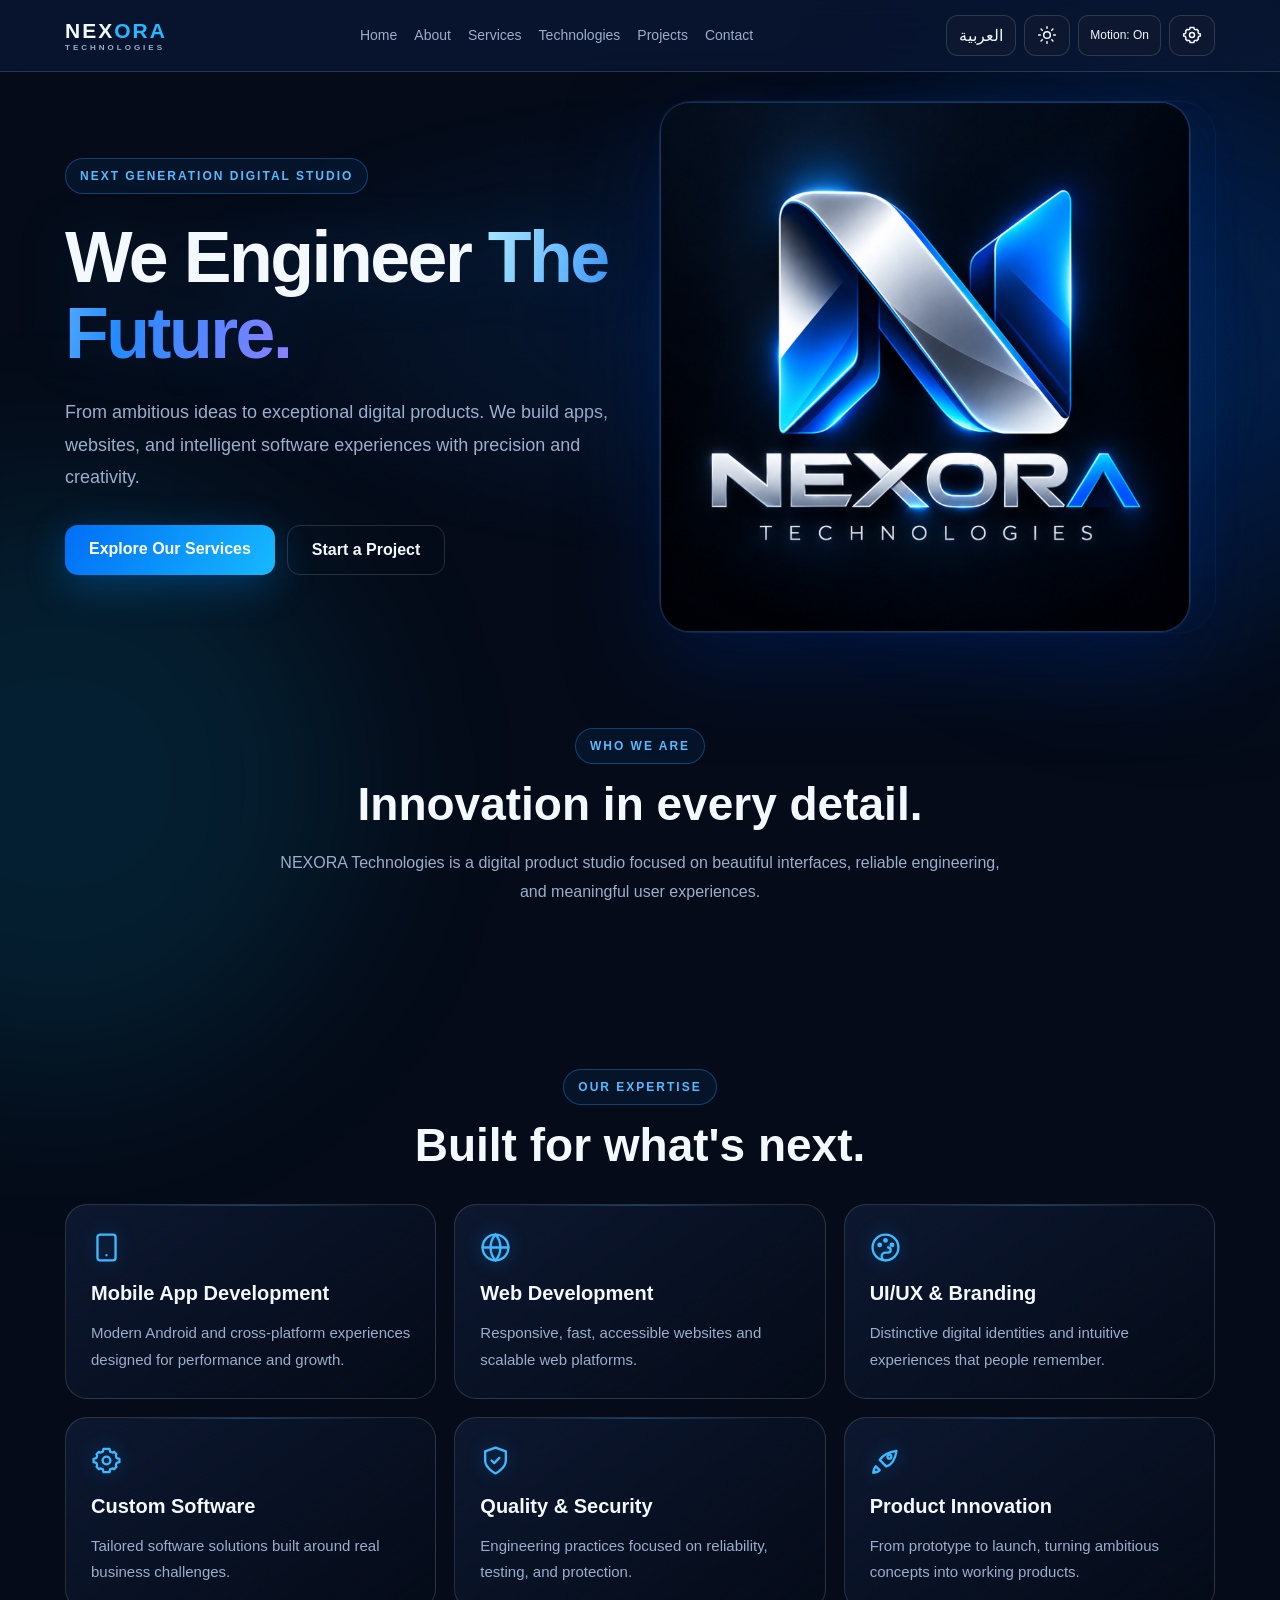
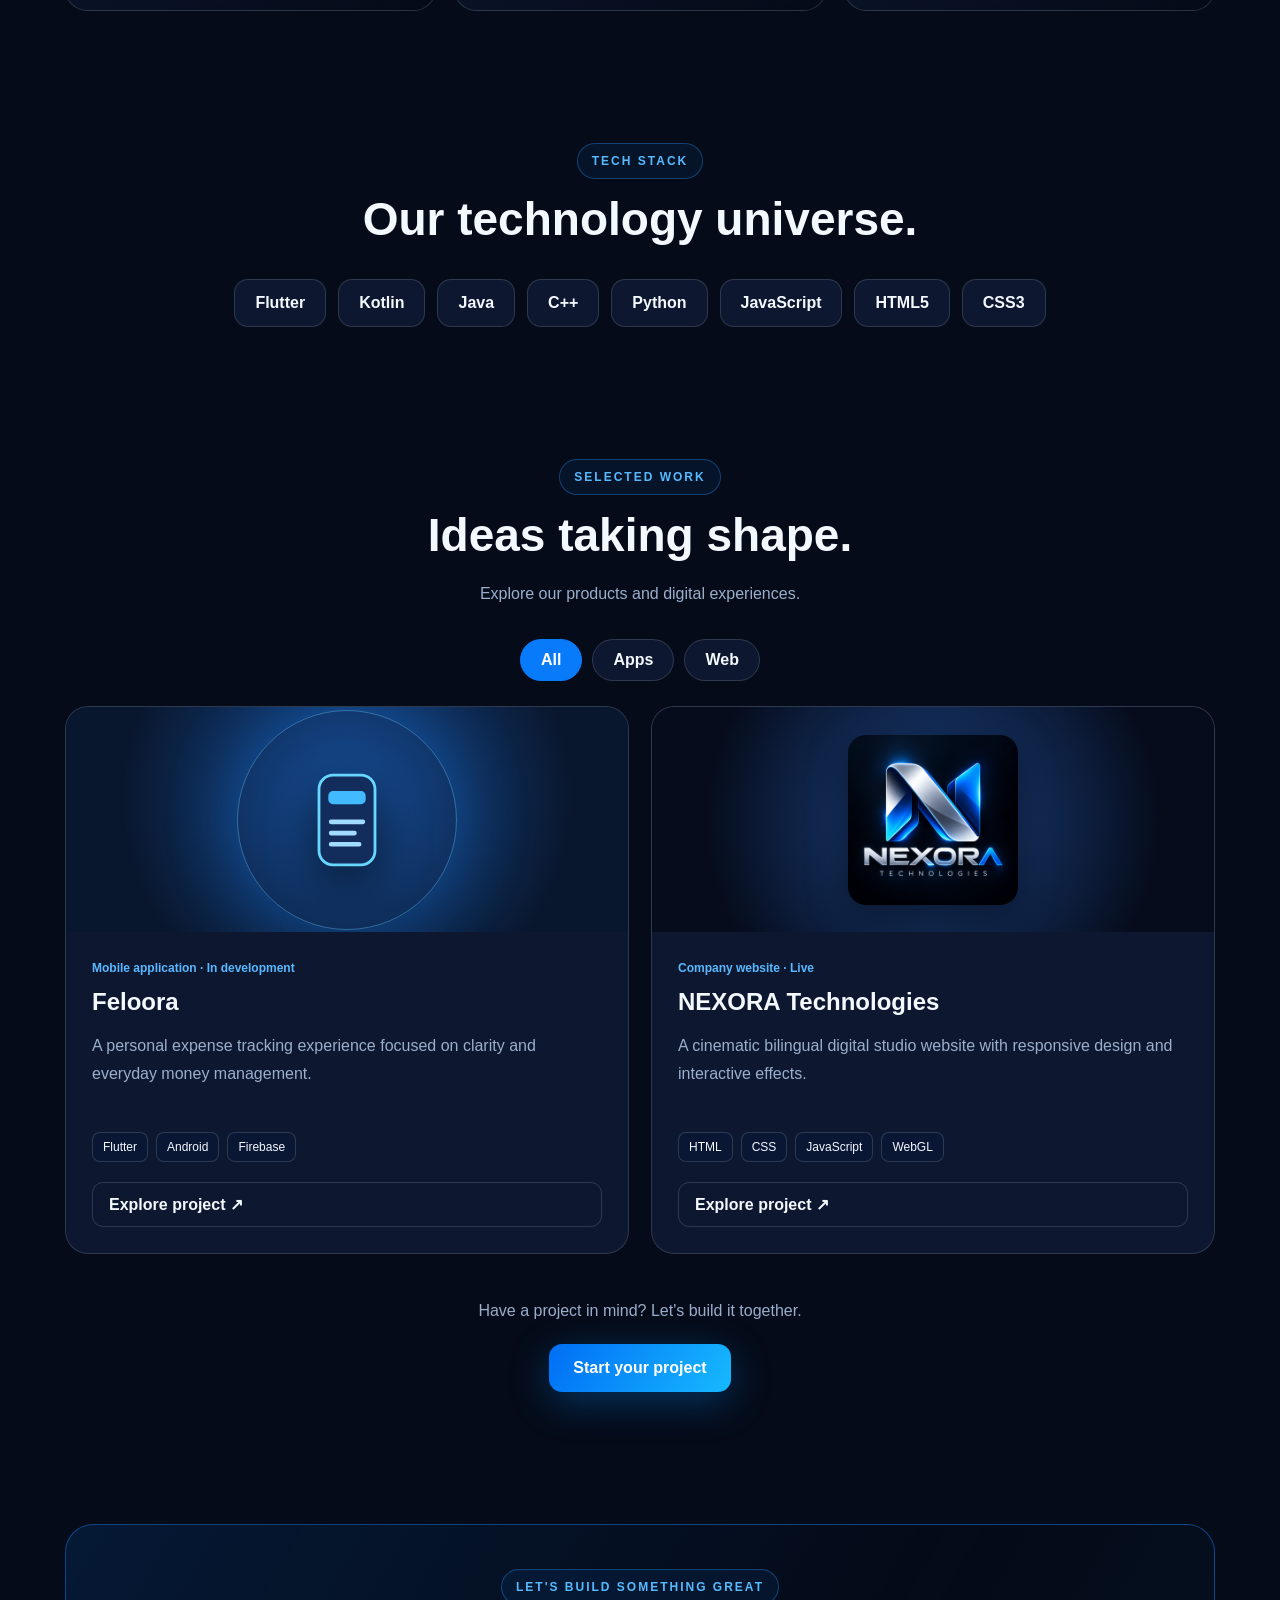
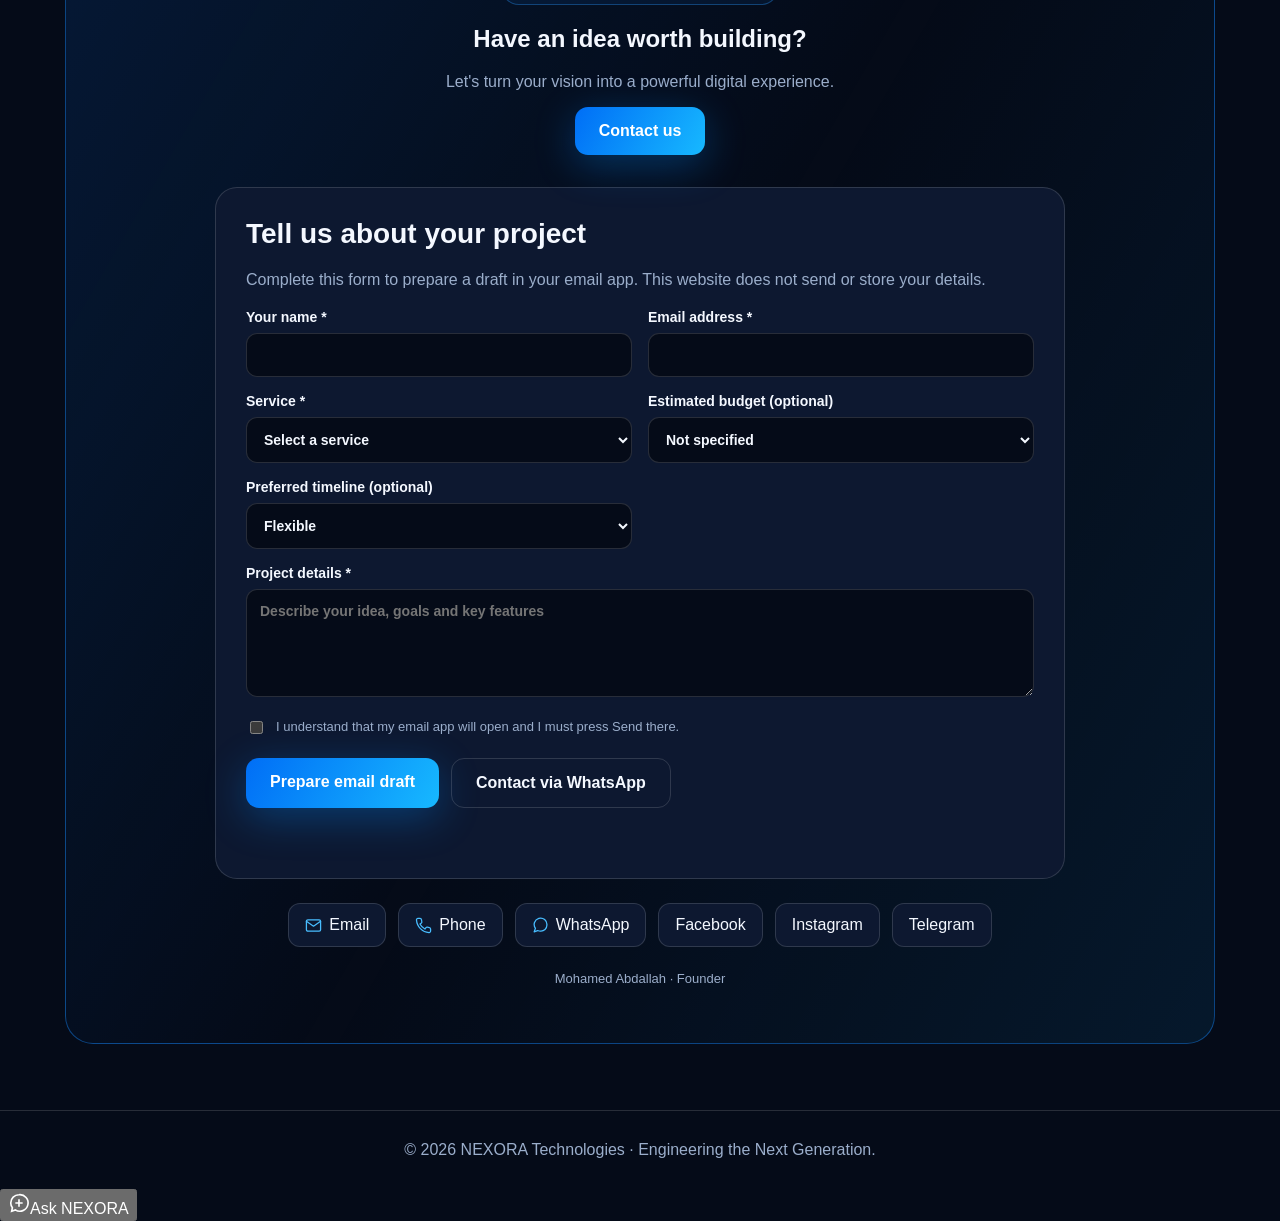
==== commit 9abd7992: "Add files via upload" ====
--- a/index.html
+++ b/index.html
@@ -14,4 +14,4 @@
 <meta name="twitter:image" content="https://mapdllah306.github.io/nexora-technologies/logo.png">
 <link rel="icon" type="image/png" href="logo.png">
 <script type="application/ld+json">{"@context":"https://schema.org","@type":"Organization","name":"NEXORA Technologies","url":"https://mapdllah306.github.io/nexora-technologies/","logo":"https://mapdllah306.github.io/nexora-technologies/logo.png","description":"Digital product studio for mobile apps, websites, digital design and custom software.","email":"mapdllah306@gmail.com","telephone":"+201062950403","founder":{"@type":"Person","name":"Mohamed Abdallah"},"sameAs":["https://www.facebook.com/share/1CDwVxaHWW/","https://www.instagram.com/mohamed_apdallah_404","https://t.me/mohamed_error_404"]}</script>
-<link rel="stylesheet" href="css/style.css"></head><body><div class="orb"></div><div class="orb two"></div><a href="#home" class="skip-link" data-i="skip">Skip to content</a><div class="progress" id="progress" aria-hidden="true"></div><header><div class="nav"><a class="brand" href="#home" dir="ltr">NEX<b>ORA</b><small style="display:block;font-size:8px;letter-spacing:3px;color:var(--muted)">TECHNOLOGIES</small></a><nav class="links" aria-label="Main navigation" data-nav-label><a data-i="navHome" href="#home">Home</a><a data-i="navAbout" href="#about">About</a><a data-i="navServices" href="#services">Services</a><a data-i="navTech" href="#tech">Technologies</a><a data-i="navProjects" href="#projects">Projects</a><a data-i="navContact" href="#contact">Contact</a></nav><div class="actions"><button class="small" id="menuToggle" aria-label="Open menu" aria-expanded="false" aria-controls="mobileMenu"><svg class="ui-icon" viewBox="0 0 24 24" fill="none" stroke="currentColor" stroke-width="1.8" stroke-linecap="round" stroke-linejoin="round" aria-hidden="true"><path d="M4 6h16M4 12h16M4 18h16"/></svg></button><button class="small" id="lang" aria-label="Switch language">العربية</button><button class="small" id="theme" aria-label="Toggle theme"><svg class="ui-icon" viewBox="0 0 24 24" fill="none" stroke="currentColor" stroke-width="1.8" stroke-linecap="round" stroke-linejoin="round" aria-hidden="true"><circle cx="12" cy="12" r="4"/><path d="M12 2v2M12 20v2M4.9 4.9l1.4 1.4M17.7 17.7l1.4 1.4M2 12h2M20 12h2M4.9 19.1l1.4-1.4M17.7 6.3l1.4-1.4"/></svg></button></div></div><nav id="mobileMenu" aria-label="Mobile navigation" inert></nav></header><main><div class="hero" id="home"><canvas id="nexora-webgl" aria-hidden="true"></canvas><canvas id="nexora-space" aria-hidden="true"></canvas><div><span class="eyebrow" data-i="eyebrow">NEXT GENERATION DIGITAL STUDIO</span><h1 data-i="heroTitle">We Engineer <span class="gradient">The Future.</span></h1><p data-i="heroDesc">From ambitious ideas to exceptional digital products. We build apps, websites, and intelligent software experiences with precision and creativity.</p><div class="buttons"><a class="btn primary" href="#services" data-i="explore">Explore Our Services </a><a class="btn" href="#contact" data-i="start">Start a Project</a></div></div><div class="visual"><div class="halo" aria-hidden="true"></div><img src="logo.png" alt="NEXORA Technologies" width="530" height="530" decoding="async" fetchpriority="high"></div></div><section id="about"><div class="section-head"><span class="eyebrow" data-i="aboutLabel">WHO WE ARE</span><h2 data-i="aboutTitle">Innovation built into every pixel.</h2><p data-i="aboutDesc">NEXORA Technologies is a digital product studio focused on beautiful interfaces, reliable engineering, and meaningful user experiences.</p></div></section><section id="services"><div class="section-head"><span class="eyebrow" data-i="servicesLabel">OUR EXPERTISE</span><h2 data-i="servicesTitle">Built for what's next.</h2></div><div class="grid"><div class="card"><span class="ico"><svg class="ui-icon" viewBox="0 0 24 24" fill="none" stroke="currentColor" stroke-width="1.8" stroke-linecap="round" stroke-linejoin="round" aria-hidden="true"><rect x="5" y="2" width="14" height="20" rx="2"/><path d="M12 18h.01"/></svg></span><h3 data-i="s1">Mobile App Development</h3><p data-i="s1d">Modern Android and cross-platform experiences designed for performance and growth.</p></div><div class="card"><span class="ico"><svg class="ui-icon" viewBox="0 0 24 24" fill="none" stroke="currentColor" stroke-width="1.8" stroke-linecap="round" stroke-linejoin="round" aria-hidden="true"><circle cx="12" cy="12" r="10"/><path d="M2 12h20M12 2a15 15 0 0 1 0 20M12 2a15 15 0 0 0 0 20"/></svg></span><h3 data-i="s2">Web Development</h3><p data-i="s2d">Responsive, fast, accessible websites and scalable web platforms.</p></div><div class="card"><span class="ico"><svg class="ui-icon" viewBox="0 0 24 24" fill="none" stroke="currentColor" stroke-width="1.8" stroke-linecap="round" stroke-linejoin="round" aria-hidden="true"><circle cx="12" cy="12" r="10"/><circle cx="7.5" cy="10" r="1"/><circle cx="12" cy="6.5" r="1"/><circle cx="17" cy="10" r="1"/><path d="M12 22a3 3 0 0 1-3-3c0-1.7 1.3-3 3-3h2a2 2 0 0 0 2-2c0-1.1-.9-2-2-2"/></svg></span><h3 data-i="s3">UI/UX & Branding</h3><p data-i="s3d">Distinctive digital identities and intuitive experiences that people remember.</p></div><div class="card"><span class="ico"><svg class="ui-icon" viewBox="0 0 24 24" fill="none" stroke="currentColor" stroke-width="1.8" stroke-linecap="round" stroke-linejoin="round" aria-hidden="true"><circle cx="12" cy="12" r="3"/><path d="M19.4 15a1.7 1.7 0 0 0 .34 1.87l-1.87 1.87A1.7 1.7 0 0 0 16 18.4l-1.2.5-.5 2.1h-4.6l-.5-2.1-1.2-.5a1.7 1.7 0 0 0-1.87.34l-1.87-1.87A1.7 1.7 0 0 0 4.6 15l-.5-1.2L2 13.3V10.7l2.1-.5.5-1.2a1.7 1.7 0 0 0-.34-1.87l1.87-1.87A1.7 1.7 0 0 0 8 5.6l1.2-.5.5-2.1h4.6l.5 2.1 1.2.5a1.7 1.7 0 0 0 1.87-.34l1.87 1.87A1.7 1.7 0 0 0 19.4 9l.5 1.2 2.1.5v2.6l-2.1.5z"/></svg></span><h3 data-i="s4">Custom Software</h3><p data-i="s4d">Tailored software solutions built around real business challenges.</p></div><div class="card"><span class="ico"><svg class="ui-icon" viewBox="0 0 24 24" fill="none" stroke="currentColor" stroke-width="1.8" stroke-linecap="round" stroke-linejoin="round" aria-hidden="true"><path d="M12 22s8-4 8-10V5l-8-3-8 3v7c0 6 8 10 8 10z"/><path d="m9 12 2 2 4-4"/></svg></span><h3 data-i="s5">Quality & Security</h3><p data-i="s5d">Engineering practices focused on reliability, testing, and protection.</p></div><div class="card"><span class="ico"><svg class="ui-icon" viewBox="0 0 24 24" fill="none" stroke="currentColor" stroke-width="1.8" stroke-linecap="round" stroke-linejoin="round" aria-hidden="true"><path d="M4.5 16.5c-1.5 1.3-2 5-2 5s3.7-.5 5-2l-3-3zm3-5 5 5c4-1 7-5 8-12-7 1-11 4-13 7z"/><circle cx="15" cy="9" r="1.5"/></svg></span><h3 data-i="s6">Product Innovation</h3><p data-i="s6d">From prototype to launch, turning ambitious concepts into working products.</p></div></div></section><section id="tech"><div class="section-head"><span class="eyebrow" data-i="techLabel">TECH STACK</span><h2 data-i="techTitle">Our technology universe.</h2></div><div class="chips"><span class="chip" dir="ltr">Flutter</span><span class="chip" dir="ltr">Kotlin</span><span class="chip" dir="ltr">Java</span><span class="chip" dir="ltr">C++</span><span class="chip" dir="ltr">Python</span><span class="chip" dir="ltr">JavaScript</span><span class="chip" dir="ltr">HTML5</span><span class="chip" dir="ltr">CSS3</span></div></section><section id="projects" class="portfolio-section"><div class="section-head"><span class="eyebrow" data-i="projectsLabel">SELECTED WORK</span><h2 data-i="projectsTitle">Ideas taking shape.</h2><p id="portfolioIntro">Explore our products and digital experiences.</p></div><div class="portfolio-filters" role="group" aria-label="Filter projects"><button type="button" class="portfolio-filter active" data-filter="all" aria-pressed="true">All</button><button type="button" class="portfolio-filter" data-filter="apps" aria-pressed="false">Apps</button><button type="button" class="portfolio-filter" data-filter="web" aria-pressed="false">Web</button></div><div class="portfolio-grid"><article class="portfolio-card" data-category="apps"><div class="portfolio-art art-feloora" aria-hidden="true"><div class="portfolio-orbit"></div><svg viewBox="0 0 120 120" width="112" height="112" fill="none"><rect x="30" y="12" width="60" height="96" rx="15" fill="#122d5b" stroke="#68d7ff" stroke-width="3"/><rect x="40" y="29" width="40" height="14" rx="5" fill="#42baff"/><path d="M43 62h34M43 74h25M43 86h30" stroke="#9fdcff" stroke-width="5" stroke-linecap="round"/></svg></div><div class="portfolio-info"><span class="portfolio-type" id="felooraType">Mobile application · In development</span><h3 dir="ltr">Feloora</h3><p id="felooraSummary">A personal expense tracking experience focused on clarity and everyday money management.</p><div class="portfolio-tags"><span>Flutter</span><span>Android</span><span>Firebase</span></div><button class="portfolio-detail" data-project="feloora" type="button">Explore project <span aria-hidden="true">↗</span></button></div></article><article class="portfolio-card" data-category="web"><div class="portfolio-art art-nexora" aria-hidden="true"><img src="logo.png" alt="" loading="lazy" width="220" height="220"></div><div class="portfolio-info"><span class="portfolio-type" id="nexoraType">Company website · Live</span><h3 dir="ltr">NEXORA Technologies</h3><p id="nexoraSummary">A cinematic bilingual digital studio website with responsive design and interactive effects.</p><div class="portfolio-tags"><span>HTML</span><span>CSS</span><span>JavaScript</span><span>WebGL</span></div><button class="portfolio-detail" data-project="nexora" type="button">Explore project <span aria-hidden="true">↗</span></button></div></article></div><div class="portfolio-cta"><p id="portfolioCta">Have a project in mind? Let's build it together.</p><a class="btn primary" href="#contact" id="portfolioContact">Start your project</a></div></section><dialog id="projectDialog" class="project-dialog" aria-labelledby="dialogTitle"><div class="dialog-top"><span class="eyebrow" id="dialogCategory"></span><button type="button" class="dialog-close" id="dialogClose" aria-label="Close project details">×</button></div><h2 id="dialogTitle"></h2><p id="dialogDescription"></p><h3 id="dialogHighlightsTitle">Highlights</h3><ul id="dialogHighlights"></ul><div class="dialog-actions"><a id="dialogLink" class="btn primary" href="https://mapdllah306.github.io/nexora-technologies/" target="_blank" rel="noopener noreferrer">Visit website</a><button type="button" class="btn" id="dialogDone">Close</button></div></dialog><section id="contact"><div class="contact"><span class="eyebrow" data-i="contactLabel">LET'S BUILD SOMETHING GREAT</span><h2 data-i="contactTitle">Have an idea worth building?</h2><p data-i="contactDesc">Let's turn your vision into a powerful digital experience.</p><a class="btn primary" href="#projectInquiry" id="contactBtn" data-i="contactButton">Contact us </a><form id="projectInquiry" class="inquiry-form" novalidate aria-labelledby="inquiryHeading"><h3 id="inquiryHeading">Tell us about your project</h3><p id="inquiryHint">Complete the form to prepare an email in your email app. No information is sent by this website.</p><div class="inquiry-grid"><label><span data-v9="name">Your name *</span><input id="inqName" name="name" autocomplete="name" maxlength="90" required></label><label><span data-v9="email">Email address *</span><input id="inqEmail" name="email" type="email" autocomplete="email" maxlength="150" required></label><label><span data-v9="service">Service *</span><select id="inqService" name="service" required><option value="">Select a service</option><option value="apps">Mobile app</option><option value="web">Website</option><option value="design">Design / Branding</option><option value="software">Custom software</option><option value="other">Other</option></select></label><label><span data-v9="budget">Estimated budget (optional)</span><select id="inqBudget" name="budget"><option value="unspecified">Not specified</option><option value="discuss">Let's discuss</option><option value="under1000">Under $1,000 USD</option><option value="1000to5000">$1,000–$5,000 USD</option><option value="over5000">Over $5,000 USD</option></select></label><label><span data-v9="timeline">Preferred timeline (optional)</span><select id="inqTimeline" name="timeline"><option value="flexible">Flexible</option><option value="month">Within 1 month</option><option value="quarter">1–3 months</option><option value="later">More than 3 months</option></select></label><label class="full"><span data-v9="details">Project details *</span><textarea id="inqDetails" name="details" rows="5" minlength="15" maxlength="2500" required placeholder="Describe your idea, goals and key features"></textarea></label></div><label class="consent"><input type="checkbox" id="inqConsent" required><span id="consentText">I understand this opens my email application and I must press Send there.</span></label><div class="inquiry-actions"><button class="btn primary" type="submit" id="inquirySubmit">Prepare email</button><a class="btn" href="https://wa.me/201023799167" target="_blank" rel="noopener noreferrer" id="inquiryWhatsApp">Contact via WhatsApp</a></div><p id="inquiryStatus" role="status" aria-live="polite"></p></form><div class="contact-methods"><a href="mailto:mapdllah306@gmail.com"><svg class="ui-icon" viewBox="0 0 24 24" fill="none" stroke="currentColor" stroke-width="1.8" stroke-linecap="round" stroke-linejoin="round" aria-hidden="true"><rect x="2" y="4" width="20" height="16" rx="2"/><path d="m2 6 10 7 10-7"/></svg> <span data-i="emailLabel">Email</span></a><a href="tel:+201062950403"><svg class="ui-icon" viewBox="0 0 24 24" fill="none" stroke="currentColor" stroke-width="1.8" stroke-linecap="round" stroke-linejoin="round" aria-hidden="true"><path d="M22 16.9v3a2 2 0 0 1-2.2 2 19 19 0 0 1-17.7-17.7A2 2 0 0 1 4.1 2h3a2 2 0 0 1 2 1.7l.5 3a2 2 0 0 1-.6 1.8L7 10a16 16 0 0 0 7 7l1.5-2a2 2 0 0 1 1.8-.6l3 .5a2 2 0 0 1 1.7 2z"/></svg> <span data-i="phoneLabel">Phone</span></a><a href="https://wa.me/201023799167" target="_blank" rel="noopener noreferrer"><svg class="ui-icon" viewBox="0 0 24 24" fill="none" stroke="currentColor" stroke-width="1.8" stroke-linecap="round" stroke-linejoin="round" aria-hidden="true"><path d="M21 11.5a8.4 8.4 0 0 1-9 8.5 9 9 0 0 1-4-.9L3 21l1.9-5A9 9 0 1 1 21 11.5z"/></svg> WhatsApp</a><a href="https://www.facebook.com/share/1CDwVxaHWW/" target="_blank" rel="noopener noreferrer">Facebook</a><a href="https://www.instagram.com/mohamed_apdallah_404?dlrf=MWpkcXhucWlpbmlsaA==" target="_blank" rel="noopener noreferrer">Instagram</a><a href="https://t.me/mohamed_error_404" target="_blank" rel="noopener noreferrer">Telegram</a></div><p class="founder" data-i="founder">Mohamed Abdallah · Founder</p></div></section></main><footer>© <span id="year"></span> NEXORA Technologies · <span data-i="footer">Engineering the Next Generation.</span></footer><script src="js/main.js" defer></script></body></html>
+<link rel="stylesheet" href="css/style.css"></head><body><div class="orb"></div><div class="orb two"></div><a href="#home" class="skip-link" data-i="skip">Skip to content</a><div class="progress" id="progress" aria-hidden="true"></div><header><div class="nav"><a class="brand" href="#home" dir="ltr">NEX<b>ORA</b><small style="display:block;font-size:8px;letter-spacing:3px;color:var(--muted)">TECHNOLOGIES</small></a><nav class="links" aria-label="Main navigation" data-nav-label><a data-i="navHome" href="#home">Home</a><a data-i="navAbout" href="#about">About</a><a data-i="navServices" href="#services">Services</a><a data-i="navTech" href="#tech">Technologies</a><a data-i="navProjects" href="#projects">Projects</a><a data-i="navContact" href="#contact">Contact</a></nav><div class="actions"><button class="small" id="menuToggle" aria-label="Open menu" aria-expanded="false" aria-controls="mobileMenu"><svg class="ui-icon" viewBox="0 0 24 24" fill="none" stroke="currentColor" stroke-width="1.8" stroke-linecap="round" stroke-linejoin="round" aria-hidden="true"><path d="M4 6h16M4 12h16M4 18h16"/></svg></button><button class="small" id="lang" aria-label="Switch language">العربية</button><button class="small" id="theme" aria-label="Toggle theme"><svg class="ui-icon" viewBox="0 0 24 24" fill="none" stroke="currentColor" stroke-width="1.8" stroke-linecap="round" stroke-linejoin="round" aria-hidden="true"><circle cx="12" cy="12" r="4"/><path d="M12 2v2M12 20v2M4.9 4.9l1.4 1.4M17.7 17.7l1.4 1.4M2 12h2M20 12h2M4.9 19.1l1.4-1.4M17.7 6.3l1.4-1.4"/></svg></button><div class="nx-settings"><button class="small nx-icon-button" id="settingsToggle" type="button" aria-label="Settings" aria-expanded="false" aria-controls="settingsPanel" title="Settings"><svg class="ui-icon" viewBox="0 0 24 24" fill="none" stroke="currentColor" stroke-width="1.8" stroke-linecap="round" stroke-linejoin="round" aria-hidden="true"><circle cx="12" cy="12" r="3"/><path d="M19.4 15a1.7 1.7 0 0 0 .34 1.87l-1.87 1.87A1.7 1.7 0 0 0 16 18.4l-1.2.5-.5 2.1h-4.6l-.5-2.1-1.2-.5a1.7 1.7 0 0 0-1.87.34l-1.87-1.87A1.7 1.7 0 0 0 4.6 15l-.5-1.2L2 13.3V10.7l2.1-.5.5-1.2a1.7 1.7 0 0 0-.34-1.87l1.87-1.87A1.7 1.7 0 0 0 8 5.6l1.2-.5.5-2.1h4.6l.5 2.1 1.2.5a1.7 1.7 0 0 0 1.87-.34l1.87 1.87A1.7 1.7 0 0 0 19.4 9l.5 1.2 2.1.5v2.6l-2.1.5z"/></svg></button><div id="settingsPanel" class="nx-settings-panel" hidden><h3 id="settingsTitle">Preferences</h3><label class="nx-setting-row" for="v10Motion"><span id="motionLabel">Cinematic effects</span><input id="v10Motion" type="checkbox" checked></label><p id="settingsHint">Your preference is saved on this device.</p></div></div></div></div><nav id="mobileMenu" aria-label="Mobile navigation" inert></nav></header><main><div class="hero" id="home"><canvas id="nexora-webgl" aria-hidden="true"></canvas><canvas id="nexora-space" aria-hidden="true"></canvas><div><span class="eyebrow" data-i="eyebrow">NEXT GENERATION DIGITAL STUDIO</span><h1 data-i="heroTitle">We Engineer <span class="gradient">The Future.</span></h1><p data-i="heroDesc">From ambitious ideas to exceptional digital products. We build apps, websites, and intelligent software experiences with precision and creativity.</p><div class="buttons"><a class="btn primary" href="#services" data-i="explore">Explore Our Services </a><a class="btn" href="#contact" data-i="start">Start a Project</a></div></div><div class="visual"><div class="halo" aria-hidden="true"></div><img src="logo.png" alt="NEXORA Technologies" width="530" height="530" decoding="async" fetchpriority="high"></div></div><section id="about"><div class="section-head"><span class="eyebrow" data-i="aboutLabel">WHO WE ARE</span><h2 data-i="aboutTitle">Innovation built into every pixel.</h2><p data-i="aboutDesc">NEXORA Technologies is a digital product studio focused on beautiful interfaces, reliable engineering, and meaningful user experiences.</p></div></section><section id="services"><div class="section-head"><span class="eyebrow" data-i="servicesLabel">OUR EXPERTISE</span><h2 data-i="servicesTitle">Built for what's next.</h2></div><div class="grid"><div class="card"><span class="ico"><svg class="ui-icon" viewBox="0 0 24 24" fill="none" stroke="currentColor" stroke-width="1.8" stroke-linecap="round" stroke-linejoin="round" aria-hidden="true"><rect x="5" y="2" width="14" height="20" rx="2"/><path d="M12 18h.01"/></svg></span><h3 data-i="s1">Mobile App Development</h3><p data-i="s1d">Modern Android and cross-platform experiences designed for performance and growth.</p></div><div class="card"><span class="ico"><svg class="ui-icon" viewBox="0 0 24 24" fill="none" stroke="currentColor" stroke-width="1.8" stroke-linecap="round" stroke-linejoin="round" aria-hidden="true"><circle cx="12" cy="12" r="10"/><path d="M2 12h20M12 2a15 15 0 0 1 0 20M12 2a15 15 0 0 0 0 20"/></svg></span><h3 data-i="s2">Web Development</h3><p data-i="s2d">Responsive, fast, accessible websites and scalable web platforms.</p></div><div class="card"><span class="ico"><svg class="ui-icon" viewBox="0 0 24 24" fill="none" stroke="currentColor" stroke-width="1.8" stroke-linecap="round" stroke-linejoin="round" aria-hidden="true"><circle cx="12" cy="12" r="10"/><circle cx="7.5" cy="10" r="1"/><circle cx="12" cy="6.5" r="1"/><circle cx="17" cy="10" r="1"/><path d="M12 22a3 3 0 0 1-3-3c0-1.7 1.3-3 3-3h2a2 2 0 0 0 2-2c0-1.1-.9-2-2-2"/></svg></span><h3 data-i="s3">UI/UX & Branding</h3><p data-i="s3d">Distinctive digital identities and intuitive experiences that people remember.</p></div><div class="card"><span class="ico"><svg class="ui-icon" viewBox="0 0 24 24" fill="none" stroke="currentColor" stroke-width="1.8" stroke-linecap="round" stroke-linejoin="round" aria-hidden="true"><circle cx="12" cy="12" r="3"/><path d="M19.4 15a1.7 1.7 0 0 0 .34 1.87l-1.87 1.87A1.7 1.7 0 0 0 16 18.4l-1.2.5-.5 2.1h-4.6l-.5-2.1-1.2-.5a1.7 1.7 0 0 0-1.87.34l-1.87-1.87A1.7 1.7 0 0 0 4.6 15l-.5-1.2L2 13.3V10.7l2.1-.5.5-1.2a1.7 1.7 0 0 0-.34-1.87l1.87-1.87A1.7 1.7 0 0 0 8 5.6l1.2-.5.5-2.1h4.6l.5 2.1 1.2.5a1.7 1.7 0 0 0 1.87-.34l1.87 1.87A1.7 1.7 0 0 0 19.4 9l.5 1.2 2.1.5v2.6l-2.1.5z"/></svg></span><h3 data-i="s4">Custom Software</h3><p data-i="s4d">Tailored software solutions built around real business challenges.</p></div><div class="card"><span class="ico"><svg class="ui-icon" viewBox="0 0 24 24" fill="none" stroke="currentColor" stroke-width="1.8" stroke-linecap="round" stroke-linejoin="round" aria-hidden="true"><path d="M12 22s8-4 8-10V5l-8-3-8 3v7c0 6 8 10 8 10z"/><path d="m9 12 2 2 4-4"/></svg></span><h3 data-i="s5">Quality & Security</h3><p data-i="s5d">Engineering practices focused on reliability, testing, and protection.</p></div><div class="card"><span class="ico"><svg class="ui-icon" viewBox="0 0 24 24" fill="none" stroke="currentColor" stroke-width="1.8" stroke-linecap="round" stroke-linejoin="round" aria-hidden="true"><path d="M4.5 16.5c-1.5 1.3-2 5-2 5s3.7-.5 5-2l-3-3zm3-5 5 5c4-1 7-5 8-12-7 1-11 4-13 7z"/><circle cx="15" cy="9" r="1.5"/></svg></span><h3 data-i="s6">Product Innovation</h3><p data-i="s6d">From prototype to launch, turning ambitious concepts into working products.</p></div></div></section><section id="tech"><div class="section-head"><span class="eyebrow" data-i="techLabel">TECH STACK</span><h2 data-i="techTitle">Our technology universe.</h2></div><div class="chips"><span class="chip" dir="ltr">Flutter</span><span class="chip" dir="ltr">Kotlin</span><span class="chip" dir="ltr">Java</span><span class="chip" dir="ltr">C++</span><span class="chip" dir="ltr">Python</span><span class="chip" dir="ltr">JavaScript</span><span class="chip" dir="ltr">HTML5</span><span class="chip" dir="ltr">CSS3</span></div></section><section id="projects" class="portfolio-section"><div class="section-head"><span class="eyebrow" data-i="projectsLabel">SELECTED WORK</span><h2 data-i="projectsTitle">Ideas taking shape.</h2><p id="portfolioIntro">Explore our products and digital experiences.</p></div><div class="portfolio-filters" role="group" aria-label="Filter projects"><button type="button" class="portfolio-filter active" data-filter="all" aria-pressed="true">All</button><button type="button" class="portfolio-filter" data-filter="apps" aria-pressed="false">Apps</button><button type="button" class="portfolio-filter" data-filter="web" aria-pressed="false">Web</button></div><div class="portfolio-grid"><article class="portfolio-card" data-category="apps"><div class="portfolio-art art-feloora" aria-hidden="true"><div class="portfolio-orbit"></div><svg viewBox="0 0 120 120" width="112" height="112" fill="none"><rect x="30" y="12" width="60" height="96" rx="15" fill="#122d5b" stroke="#68d7ff" stroke-width="3"/><rect x="40" y="29" width="40" height="14" rx="5" fill="#42baff"/><path d="M43 62h34M43 74h25M43 86h30" stroke="#9fdcff" stroke-width="5" stroke-linecap="round"/></svg></div><div class="portfolio-info"><span class="portfolio-type" id="felooraType">Mobile application · In development</span><h3 dir="ltr">Feloora</h3><p id="felooraSummary">A personal expense tracking experience focused on clarity and everyday money management.</p><div class="portfolio-tags"><span>Flutter</span><span>Android</span><span>Firebase</span></div><button class="portfolio-detail" data-project="feloora" type="button">Explore project <span aria-hidden="true">↗</span></button></div></article><article class="portfolio-card" data-category="web"><div class="portfolio-art art-nexora" aria-hidden="true"><img src="logo.png" alt="" loading="lazy" width="220" height="220"></div><div class="portfolio-info"><span class="portfolio-type" id="nexoraType">Company website · Live</span><h3 dir="ltr">NEXORA Technologies</h3><p id="nexoraSummary">A cinematic bilingual digital studio website with responsive design and interactive effects.</p><div class="portfolio-tags"><span>HTML</span><span>CSS</span><span>JavaScript</span><span>WebGL</span></div><button class="portfolio-detail" data-project="nexora" type="button">Explore project <span aria-hidden="true">↗</span></button></div></article></div><div class="portfolio-cta"><p id="portfolioCta">Have a project in mind? Let's build it together.</p><a class="btn primary" href="#contact" id="portfolioContact">Start your project</a></div></section><dialog id="projectDialog" class="project-dialog" aria-labelledby="dialogTitle"><div class="dialog-top"><span class="eyebrow" id="dialogCategory"></span><button type="button" class="dialog-close" id="dialogClose" aria-label="Close project details">×</button></div><h2 id="dialogTitle"></h2><p id="dialogDescription"></p><h3 id="dialogHighlightsTitle">Highlights</h3><ul id="dialogHighlights"></ul><div class="dialog-actions"><a id="dialogLink" class="btn primary" href="https://mapdllah306.github.io/nexora-technologies/" target="_blank" rel="noopener noreferrer">Visit website</a><button type="button" class="btn" id="dialogDone">Close</button></div></dialog><section id="contact"><div class="contact"><span class="eyebrow" data-i="contactLabel">LET'S BUILD SOMETHING GREAT</span><h2 data-i="contactTitle">Have an idea worth building?</h2><p data-i="contactDesc">Let's turn your vision into a powerful digital experience.</p><a class="btn primary" href="#projectInquiry" id="contactBtn" data-i="contactButton">Contact us </a><form id="projectInquiry" class="inquiry-form" novalidate aria-labelledby="inquiryHeading"><h3 id="inquiryHeading">Tell us about your project</h3><p id="inquiryHint">Complete the form to prepare an email in your email app. No information is sent by this website.</p><div class="inquiry-grid"><label><span data-v9="name">Your name *</span><input id="inqName" name="name" autocomplete="name" maxlength="90" required></label><label><span data-v9="email">Email address *</span><input id="inqEmail" name="email" type="email" autocomplete="email" maxlength="150" required></label><label><span data-v9="service">Service *</span><select id="inqService" name="service" required><option value="">Select a service</option><option value="apps">Mobile app</option><option value="web">Website</option><option value="design">Design / Branding</option><option value="software">Custom software</option><option value="other">Other</option></select></label><label><span data-v9="budget">Estimated budget (optional)</span><select id="inqBudget" name="budget"><option value="unspecified">Not specified</option><option value="discuss">Let's discuss</option><option value="under1000">Under $1,000 USD</option><option value="1000to5000">$1,000–$5,000 USD</option><option value="over5000">Over $5,000 USD</option></select></label><label><span data-v9="timeline">Preferred timeline (optional)</span><select id="inqTimeline" name="timeline"><option value="flexible">Flexible</option><option value="month">Within 1 month</option><option value="quarter">1–3 months</option><option value="later">More than 3 months</option></select></label><label class="full"><span data-v9="details">Project details *</span><textarea id="inqDetails" name="details" rows="5" minlength="15" maxlength="2500" required placeholder="Describe your idea, goals and key features"></textarea></label></div><label class="consent"><input type="checkbox" id="inqConsent" required><span id="consentText">I understand this opens my email application and I must press Send there.</span></label><div class="inquiry-actions"><button class="btn primary" type="submit" id="inquirySubmit">Prepare email</button><a class="btn" href="https://wa.me/201023799167" target="_blank" rel="noopener noreferrer" id="inquiryWhatsApp">Contact via WhatsApp</a></div><p id="inquiryStatus" role="status" aria-live="polite"></p></form><div class="contact-methods"><a href="mailto:mapdllah306@gmail.com"><svg class="ui-icon" viewBox="0 0 24 24" fill="none" stroke="currentColor" stroke-width="1.8" stroke-linecap="round" stroke-linejoin="round" aria-hidden="true"><rect x="2" y="4" width="20" height="16" rx="2"/><path d="m2 6 10 7 10-7"/></svg> <span data-i="emailLabel">Email</span></a><a href="tel:+201062950403"><svg class="ui-icon" viewBox="0 0 24 24" fill="none" stroke="currentColor" stroke-width="1.8" stroke-linecap="round" stroke-linejoin="round" aria-hidden="true"><path d="M22 16.9v3a2 2 0 0 1-2.2 2 19 19 0 0 1-17.7-17.7A2 2 0 0 1 4.1 2h3a2 2 0 0 1 2 1.7l.5 3a2 2 0 0 1-.6 1.8L7 10a16 16 0 0 0 7 7l1.5-2a2 2 0 0 1 1.8-.6l3 .5a2 2 0 0 1 1.7 2z"/></svg> <span data-i="phoneLabel">Phone</span></a><a href="https://wa.me/201023799167" target="_blank" rel="noopener noreferrer"><svg class="ui-icon" viewBox="0 0 24 24" fill="none" stroke="currentColor" stroke-width="1.8" stroke-linecap="round" stroke-linejoin="round" aria-hidden="true"><path d="M21 11.5a8.4 8.4 0 0 1-9 8.5 9 9 0 0 1-4-.9L3 21l1.9-5A9 9 0 1 1 21 11.5z"/></svg> WhatsApp</a><a href="https://www.facebook.com/share/1CDwVxaHWW/" target="_blank" rel="noopener noreferrer">Facebook</a><a href="https://www.instagram.com/mohamed_apdallah_404?dlrf=MWpkcXhucWlpbmlsaA==" target="_blank" rel="noopener noreferrer">Instagram</a><a href="https://t.me/mohamed_error_404" target="_blank" rel="noopener noreferrer">Telegram</a></div><p class="founder" data-i="founder">Mohamed Abdallah · Founder</p></div></section></main><footer>© <span id="year"></span> NEXORA Technologies · <span data-i="footer">Engineering the Next Generation.</span></footer><aside class="nx-assistant" id="nxAssistant" aria-label="NEXORA assistant"><button type="button" class="nx-assistant-launch" id="nxAssistantLaunch" aria-expanded="false" aria-controls="nxAssistantPanel"><svg viewBox="0 0 24 24" width="22" height="22" fill="none" stroke="currentColor" stroke-width="1.8" aria-hidden="true"><path d="M12 3a9 9 0 0 0-9 9c0 2 .6 3.6 1.8 5.1L4 21l4-1.5A9 9 0 1 0 12 3Z"/><path d="M8 12h8M12 8v8"/></svg><span id="nxAssistantLaunchText">Ask NEXORA</span></button><section class="nx-assistant-panel" id="nxAssistantPanel" hidden aria-labelledby="nxAssistantTitle"><header class="nx-assistant-head"><div><strong id="nxAssistantTitle">NEXORA Assistant</strong><small id="nxAssistantSubtitle">Instant website guide · no AI API connected</small></div><button type="button" id="nxAssistantClose" aria-label="Close assistant">×</button></header><div class="nx-assistant-messages" id="nxAssistantMessages" role="log" aria-live="polite" aria-relevant="additions text"></div><div class="nx-assistant-suggestions" id="nxAssistantSuggestions"></div><form id="nxAssistantForm" class="nx-assistant-form"><label class="sr-only" for="nxAssistantInput">Your question</label><input id="nxAssistantInput" maxlength="300" autocomplete="off" placeholder="Ask about our services…" required><button type="submit" id="nxAssistantSend">Send</button></form><p class="nx-assistant-disclaimer" id="nxAssistantDisclaimer">Automated answers about NEXORA only. Do not enter sensitive information.</p></section></aside><script src="js/main.js" defer></script><script src="js/assistant.js" defer></script></body></html>
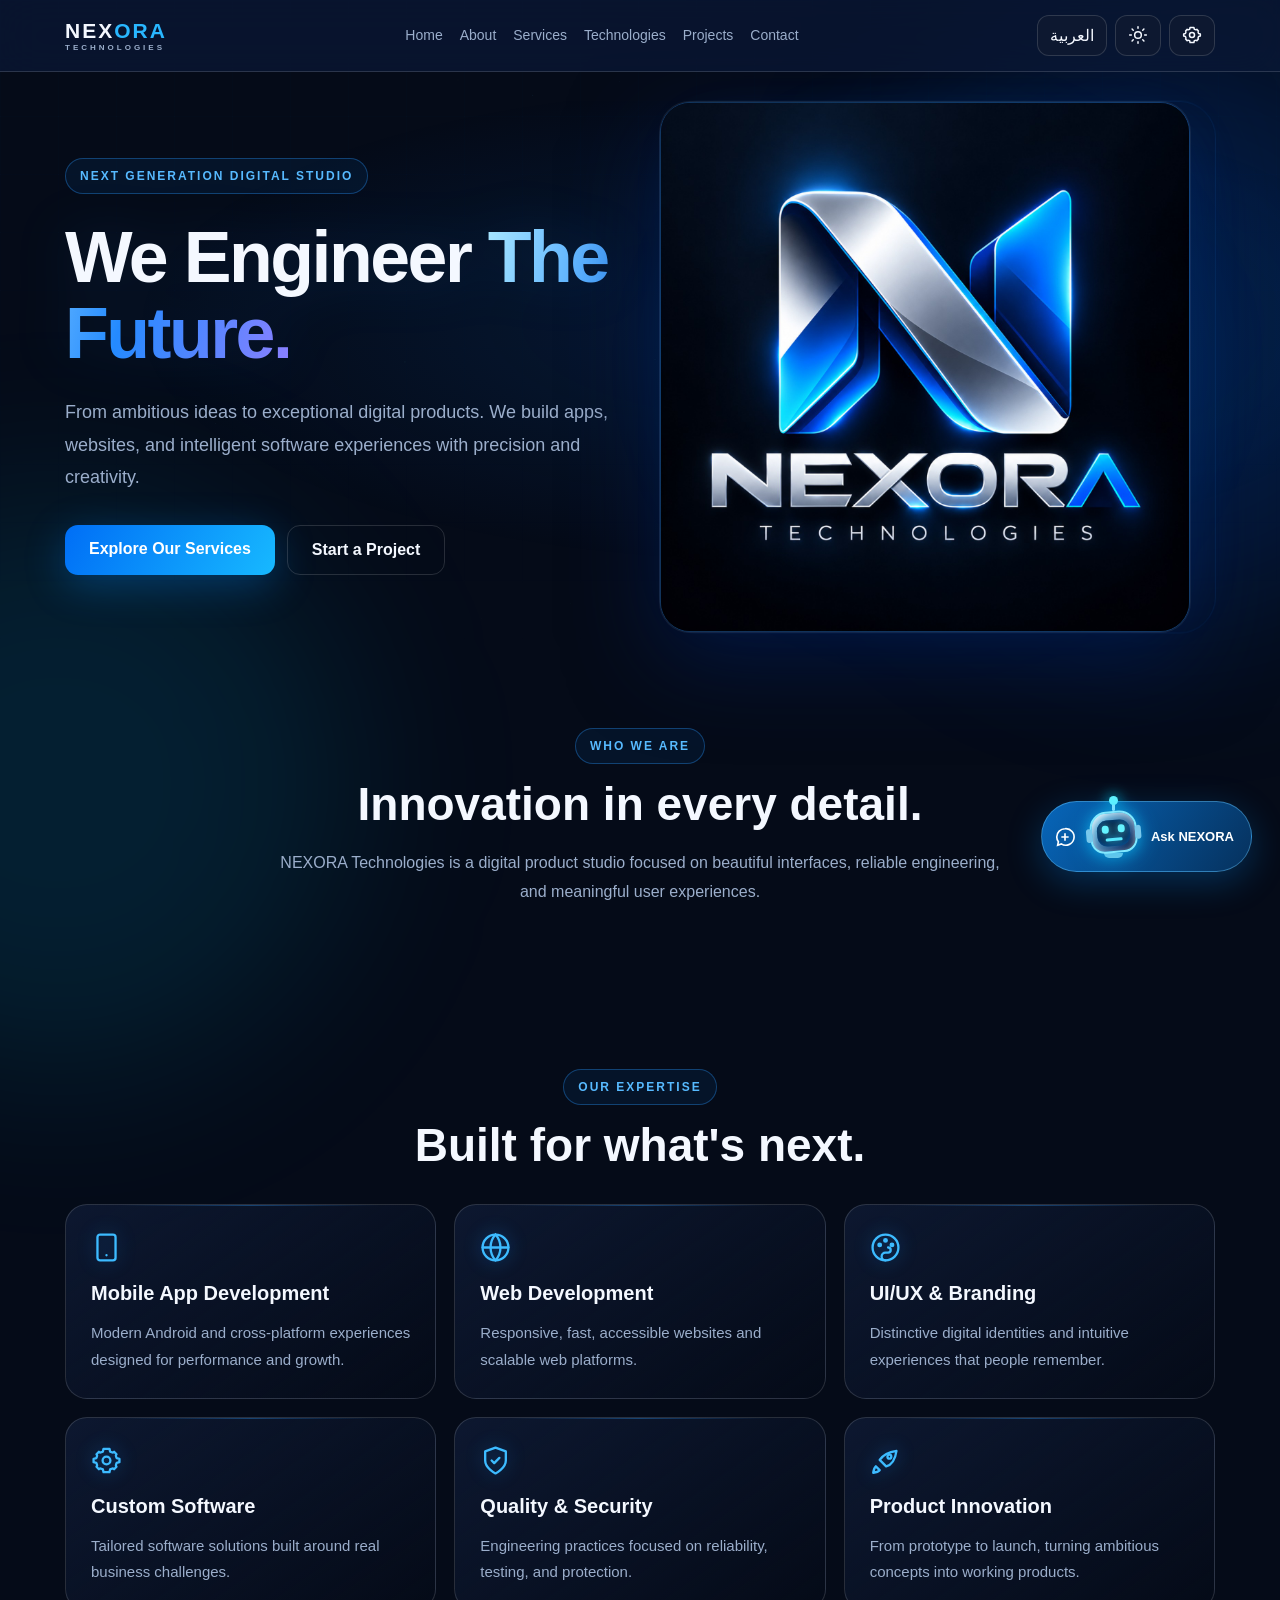
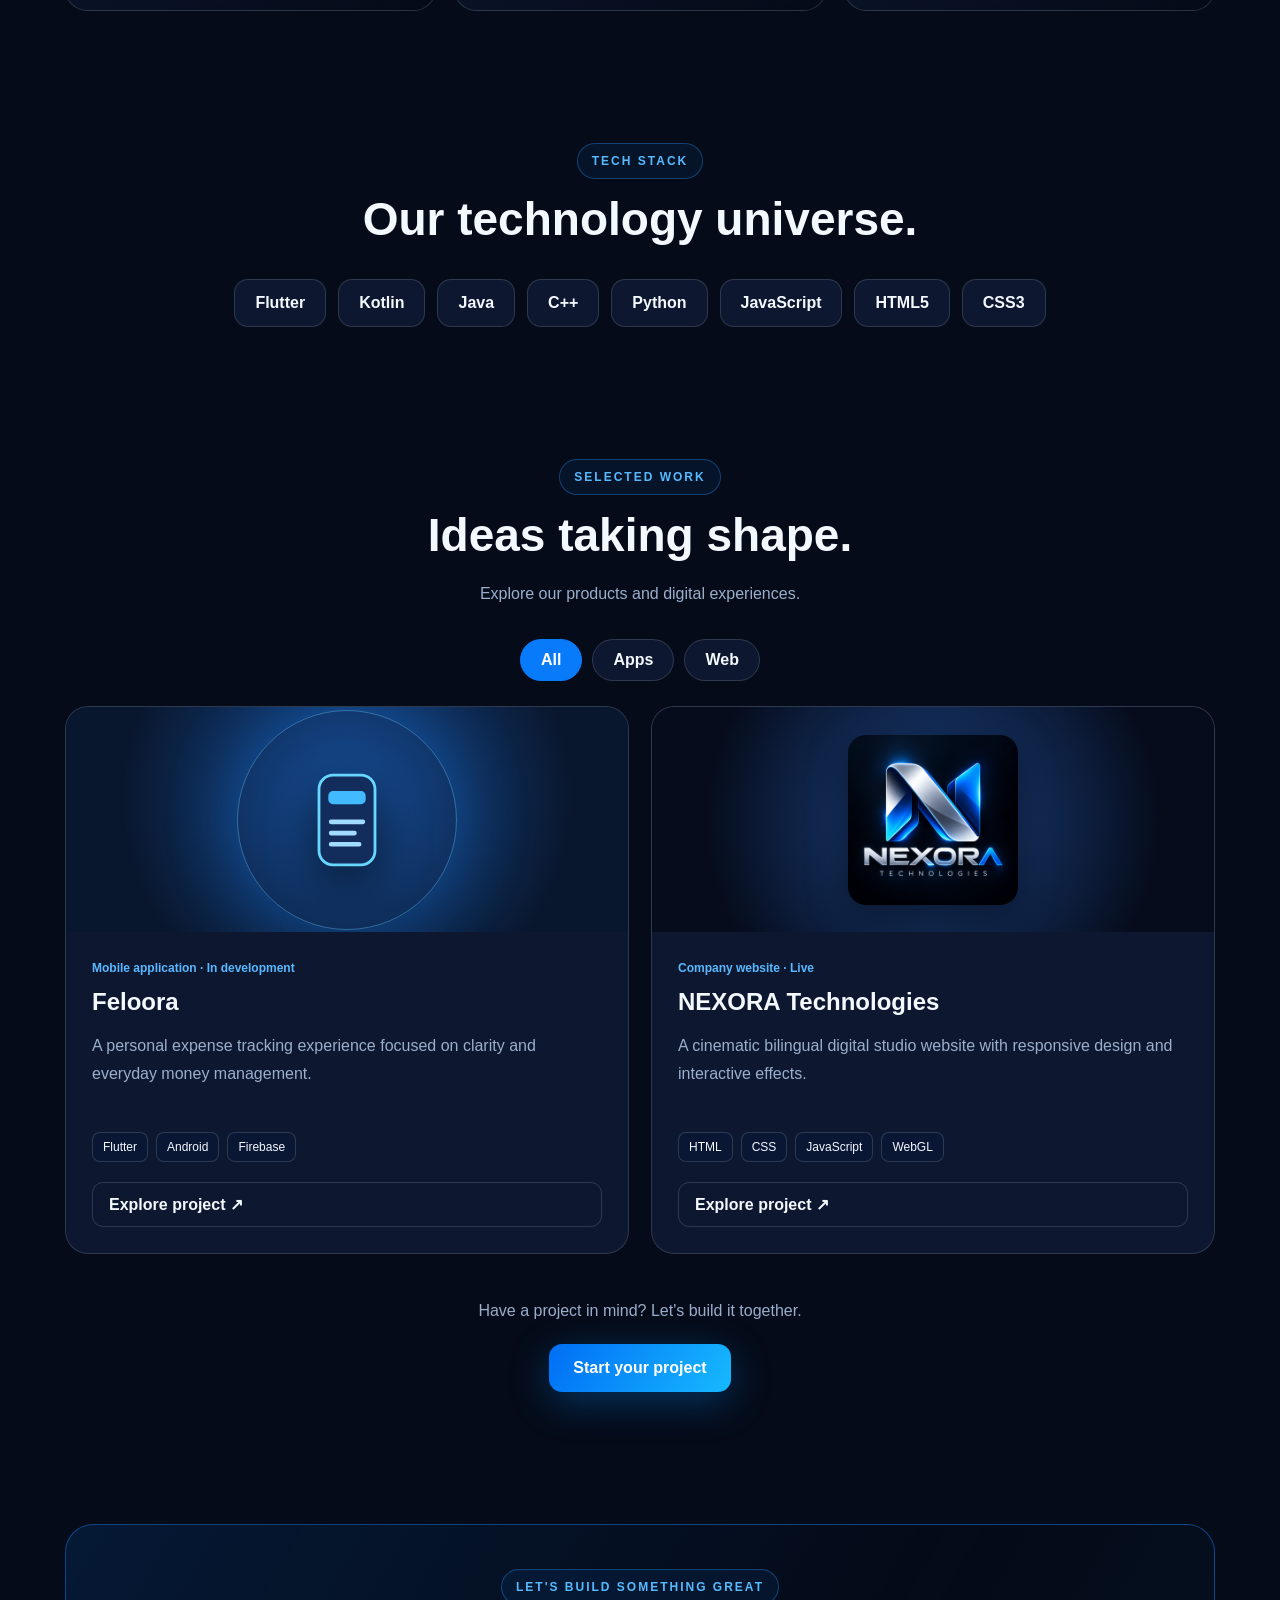
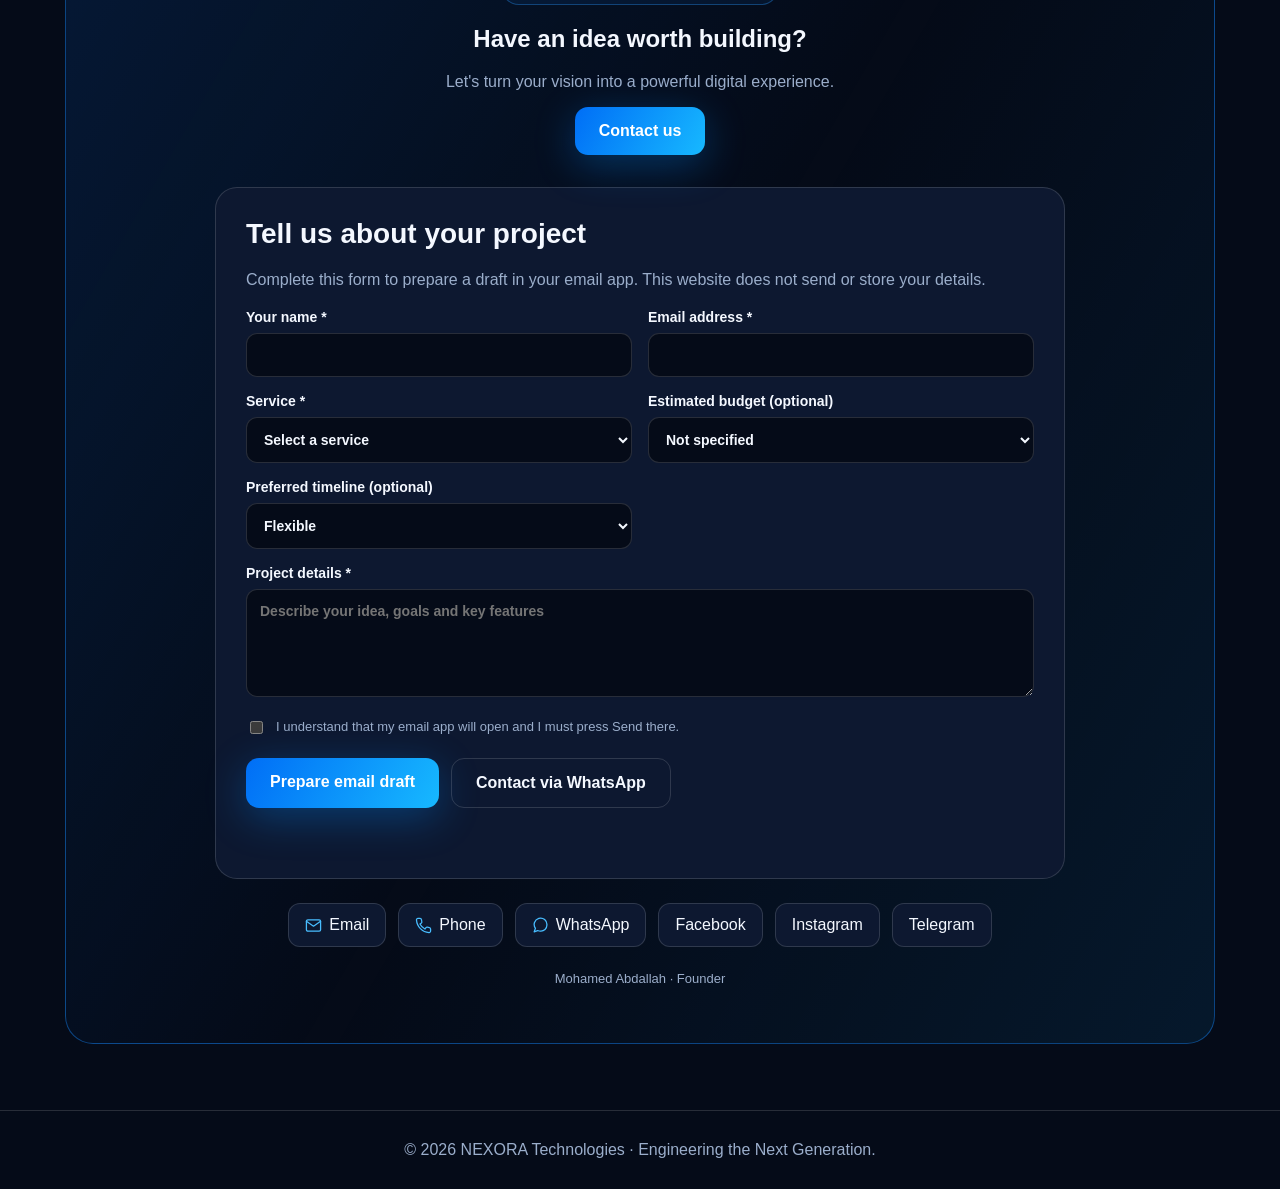
==== commit 470635c3: "Add files via upload" ====
--- a/index.html
+++ b/index.html
@@ -14,4 +14,4 @@
 <meta name="twitter:image" content="https://mapdllah306.github.io/nexora-technologies/logo.png">
 <link rel="icon" type="image/png" href="logo.png">
 <script type="application/ld+json">{"@context":"https://schema.org","@type":"Organization","name":"NEXORA Technologies","url":"https://mapdllah306.github.io/nexora-technologies/","logo":"https://mapdllah306.github.io/nexora-technologies/logo.png","description":"Digital product studio for mobile apps, websites, digital design and custom software.","email":"mapdllah306@gmail.com","telephone":"+201062950403","founder":{"@type":"Person","name":"Mohamed Abdallah"},"sameAs":["https://www.facebook.com/share/1CDwVxaHWW/","https://www.instagram.com/mohamed_apdallah_404","https://t.me/mohamed_error_404"]}</script>
-<link rel="stylesheet" href="css/style.css"></head><body><div class="orb"></div><div class="orb two"></div><a href="#home" class="skip-link" data-i="skip">Skip to content</a><div class="progress" id="progress" aria-hidden="true"></div><header><div class="nav"><a class="brand" href="#home" dir="ltr">NEX<b>ORA</b><small style="display:block;font-size:8px;letter-spacing:3px;color:var(--muted)">TECHNOLOGIES</small></a><nav class="links" aria-label="Main navigation" data-nav-label><a data-i="navHome" href="#home">Home</a><a data-i="navAbout" href="#about">About</a><a data-i="navServices" href="#services">Services</a><a data-i="navTech" href="#tech">Technologies</a><a data-i="navProjects" href="#projects">Projects</a><a data-i="navContact" href="#contact">Contact</a></nav><div class="actions"><button class="small" id="menuToggle" aria-label="Open menu" aria-expanded="false" aria-controls="mobileMenu"><svg class="ui-icon" viewBox="0 0 24 24" fill="none" stroke="currentColor" stroke-width="1.8" stroke-linecap="round" stroke-linejoin="round" aria-hidden="true"><path d="M4 6h16M4 12h16M4 18h16"/></svg></button><button class="small" id="lang" aria-label="Switch language">العربية</button><button class="small" id="theme" aria-label="Toggle theme"><svg class="ui-icon" viewBox="0 0 24 24" fill="none" stroke="currentColor" stroke-width="1.8" stroke-linecap="round" stroke-linejoin="round" aria-hidden="true"><circle cx="12" cy="12" r="4"/><path d="M12 2v2M12 20v2M4.9 4.9l1.4 1.4M17.7 17.7l1.4 1.4M2 12h2M20 12h2M4.9 19.1l1.4-1.4M17.7 6.3l1.4-1.4"/></svg></button><div class="nx-settings"><button class="small nx-icon-button" id="settingsToggle" type="button" aria-label="Settings" aria-expanded="false" aria-controls="settingsPanel" title="Settings"><svg class="ui-icon" viewBox="0 0 24 24" fill="none" stroke="currentColor" stroke-width="1.8" stroke-linecap="round" stroke-linejoin="round" aria-hidden="true"><circle cx="12" cy="12" r="3"/><path d="M19.4 15a1.7 1.7 0 0 0 .34 1.87l-1.87 1.87A1.7 1.7 0 0 0 16 18.4l-1.2.5-.5 2.1h-4.6l-.5-2.1-1.2-.5a1.7 1.7 0 0 0-1.87.34l-1.87-1.87A1.7 1.7 0 0 0 4.6 15l-.5-1.2L2 13.3V10.7l2.1-.5.5-1.2a1.7 1.7 0 0 0-.34-1.87l1.87-1.87A1.7 1.7 0 0 0 8 5.6l1.2-.5.5-2.1h4.6l.5 2.1 1.2.5a1.7 1.7 0 0 0 1.87-.34l1.87 1.87A1.7 1.7 0 0 0 19.4 9l.5 1.2 2.1.5v2.6l-2.1.5z"/></svg></button><div id="settingsPanel" class="nx-settings-panel" hidden><h3 id="settingsTitle">Preferences</h3><label class="nx-setting-row" for="v10Motion"><span id="motionLabel">Cinematic effects</span><input id="v10Motion" type="checkbox" checked></label><p id="settingsHint">Your preference is saved on this device.</p></div></div></div></div><nav id="mobileMenu" aria-label="Mobile navigation" inert></nav></header><main><div class="hero" id="home"><canvas id="nexora-webgl" aria-hidden="true"></canvas><canvas id="nexora-space" aria-hidden="true"></canvas><div><span class="eyebrow" data-i="eyebrow">NEXT GENERATION DIGITAL STUDIO</span><h1 data-i="heroTitle">We Engineer <span class="gradient">The Future.</span></h1><p data-i="heroDesc">From ambitious ideas to exceptional digital products. We build apps, websites, and intelligent software experiences with precision and creativity.</p><div class="buttons"><a class="btn primary" href="#services" data-i="explore">Explore Our Services </a><a class="btn" href="#contact" data-i="start">Start a Project</a></div></div><div class="visual"><div class="halo" aria-hidden="true"></div><img src="logo.png" alt="NEXORA Technologies" width="530" height="530" decoding="async" fetchpriority="high"></div></div><section id="about"><div class="section-head"><span class="eyebrow" data-i="aboutLabel">WHO WE ARE</span><h2 data-i="aboutTitle">Innovation built into every pixel.</h2><p data-i="aboutDesc">NEXORA Technologies is a digital product studio focused on beautiful interfaces, reliable engineering, and meaningful user experiences.</p></div></section><section id="services"><div class="section-head"><span class="eyebrow" data-i="servicesLabel">OUR EXPERTISE</span><h2 data-i="servicesTitle">Built for what's next.</h2></div><div class="grid"><div class="card"><span class="ico"><svg class="ui-icon" viewBox="0 0 24 24" fill="none" stroke="currentColor" stroke-width="1.8" stroke-linecap="round" stroke-linejoin="round" aria-hidden="true"><rect x="5" y="2" width="14" height="20" rx="2"/><path d="M12 18h.01"/></svg></span><h3 data-i="s1">Mobile App Development</h3><p data-i="s1d">Modern Android and cross-platform experiences designed for performance and growth.</p></div><div class="card"><span class="ico"><svg class="ui-icon" viewBox="0 0 24 24" fill="none" stroke="currentColor" stroke-width="1.8" stroke-linecap="round" stroke-linejoin="round" aria-hidden="true"><circle cx="12" cy="12" r="10"/><path d="M2 12h20M12 2a15 15 0 0 1 0 20M12 2a15 15 0 0 0 0 20"/></svg></span><h3 data-i="s2">Web Development</h3><p data-i="s2d">Responsive, fast, accessible websites and scalable web platforms.</p></div><div class="card"><span class="ico"><svg class="ui-icon" viewBox="0 0 24 24" fill="none" stroke="currentColor" stroke-width="1.8" stroke-linecap="round" stroke-linejoin="round" aria-hidden="true"><circle cx="12" cy="12" r="10"/><circle cx="7.5" cy="10" r="1"/><circle cx="12" cy="6.5" r="1"/><circle cx="17" cy="10" r="1"/><path d="M12 22a3 3 0 0 1-3-3c0-1.7 1.3-3 3-3h2a2 2 0 0 0 2-2c0-1.1-.9-2-2-2"/></svg></span><h3 data-i="s3">UI/UX & Branding</h3><p data-i="s3d">Distinctive digital identities and intuitive experiences that people remember.</p></div><div class="card"><span class="ico"><svg class="ui-icon" viewBox="0 0 24 24" fill="none" stroke="currentColor" stroke-width="1.8" stroke-linecap="round" stroke-linejoin="round" aria-hidden="true"><circle cx="12" cy="12" r="3"/><path d="M19.4 15a1.7 1.7 0 0 0 .34 1.87l-1.87 1.87A1.7 1.7 0 0 0 16 18.4l-1.2.5-.5 2.1h-4.6l-.5-2.1-1.2-.5a1.7 1.7 0 0 0-1.87.34l-1.87-1.87A1.7 1.7 0 0 0 4.6 15l-.5-1.2L2 13.3V10.7l2.1-.5.5-1.2a1.7 1.7 0 0 0-.34-1.87l1.87-1.87A1.7 1.7 0 0 0 8 5.6l1.2-.5.5-2.1h4.6l.5 2.1 1.2.5a1.7 1.7 0 0 0 1.87-.34l1.87 1.87A1.7 1.7 0 0 0 19.4 9l.5 1.2 2.1.5v2.6l-2.1.5z"/></svg></span><h3 data-i="s4">Custom Software</h3><p data-i="s4d">Tailored software solutions built around real business challenges.</p></div><div class="card"><span class="ico"><svg class="ui-icon" viewBox="0 0 24 24" fill="none" stroke="currentColor" stroke-width="1.8" stroke-linecap="round" stroke-linejoin="round" aria-hidden="true"><path d="M12 22s8-4 8-10V5l-8-3-8 3v7c0 6 8 10 8 10z"/><path d="m9 12 2 2 4-4"/></svg></span><h3 data-i="s5">Quality & Security</h3><p data-i="s5d">Engineering practices focused on reliability, testing, and protection.</p></div><div class="card"><span class="ico"><svg class="ui-icon" viewBox="0 0 24 24" fill="none" stroke="currentColor" stroke-width="1.8" stroke-linecap="round" stroke-linejoin="round" aria-hidden="true"><path d="M4.5 16.5c-1.5 1.3-2 5-2 5s3.7-.5 5-2l-3-3zm3-5 5 5c4-1 7-5 8-12-7 1-11 4-13 7z"/><circle cx="15" cy="9" r="1.5"/></svg></span><h3 data-i="s6">Product Innovation</h3><p data-i="s6d">From prototype to launch, turning ambitious concepts into working products.</p></div></div></section><section id="tech"><div class="section-head"><span class="eyebrow" data-i="techLabel">TECH STACK</span><h2 data-i="techTitle">Our technology universe.</h2></div><div class="chips"><span class="chip" dir="ltr">Flutter</span><span class="chip" dir="ltr">Kotlin</span><span class="chip" dir="ltr">Java</span><span class="chip" dir="ltr">C++</span><span class="chip" dir="ltr">Python</span><span class="chip" dir="ltr">JavaScript</span><span class="chip" dir="ltr">HTML5</span><span class="chip" dir="ltr">CSS3</span></div></section><section id="projects" class="portfolio-section"><div class="section-head"><span class="eyebrow" data-i="projectsLabel">SELECTED WORK</span><h2 data-i="projectsTitle">Ideas taking shape.</h2><p id="portfolioIntro">Explore our products and digital experiences.</p></div><div class="portfolio-filters" role="group" aria-label="Filter projects"><button type="button" class="portfolio-filter active" data-filter="all" aria-pressed="true">All</button><button type="button" class="portfolio-filter" data-filter="apps" aria-pressed="false">Apps</button><button type="button" class="portfolio-filter" data-filter="web" aria-pressed="false">Web</button></div><div class="portfolio-grid"><article class="portfolio-card" data-category="apps"><div class="portfolio-art art-feloora" aria-hidden="true"><div class="portfolio-orbit"></div><svg viewBox="0 0 120 120" width="112" height="112" fill="none"><rect x="30" y="12" width="60" height="96" rx="15" fill="#122d5b" stroke="#68d7ff" stroke-width="3"/><rect x="40" y="29" width="40" height="14" rx="5" fill="#42baff"/><path d="M43 62h34M43 74h25M43 86h30" stroke="#9fdcff" stroke-width="5" stroke-linecap="round"/></svg></div><div class="portfolio-info"><span class="portfolio-type" id="felooraType">Mobile application · In development</span><h3 dir="ltr">Feloora</h3><p id="felooraSummary">A personal expense tracking experience focused on clarity and everyday money management.</p><div class="portfolio-tags"><span>Flutter</span><span>Android</span><span>Firebase</span></div><button class="portfolio-detail" data-project="feloora" type="button">Explore project <span aria-hidden="true">↗</span></button></div></article><article class="portfolio-card" data-category="web"><div class="portfolio-art art-nexora" aria-hidden="true"><img src="logo.png" alt="" loading="lazy" width="220" height="220"></div><div class="portfolio-info"><span class="portfolio-type" id="nexoraType">Company website · Live</span><h3 dir="ltr">NEXORA Technologies</h3><p id="nexoraSummary">A cinematic bilingual digital studio website with responsive design and interactive effects.</p><div class="portfolio-tags"><span>HTML</span><span>CSS</span><span>JavaScript</span><span>WebGL</span></div><button class="portfolio-detail" data-project="nexora" type="button">Explore project <span aria-hidden="true">↗</span></button></div></article></div><div class="portfolio-cta"><p id="portfolioCta">Have a project in mind? Let's build it together.</p><a class="btn primary" href="#contact" id="portfolioContact">Start your project</a></div></section><dialog id="projectDialog" class="project-dialog" aria-labelledby="dialogTitle"><div class="dialog-top"><span class="eyebrow" id="dialogCategory"></span><button type="button" class="dialog-close" id="dialogClose" aria-label="Close project details">×</button></div><h2 id="dialogTitle"></h2><p id="dialogDescription"></p><h3 id="dialogHighlightsTitle">Highlights</h3><ul id="dialogHighlights"></ul><div class="dialog-actions"><a id="dialogLink" class="btn primary" href="https://mapdllah306.github.io/nexora-technologies/" target="_blank" rel="noopener noreferrer">Visit website</a><button type="button" class="btn" id="dialogDone">Close</button></div></dialog><section id="contact"><div class="contact"><span class="eyebrow" data-i="contactLabel">LET'S BUILD SOMETHING GREAT</span><h2 data-i="contactTitle">Have an idea worth building?</h2><p data-i="contactDesc">Let's turn your vision into a powerful digital experience.</p><a class="btn primary" href="#projectInquiry" id="contactBtn" data-i="contactButton">Contact us </a><form id="projectInquiry" class="inquiry-form" novalidate aria-labelledby="inquiryHeading"><h3 id="inquiryHeading">Tell us about your project</h3><p id="inquiryHint">Complete the form to prepare an email in your email app. No information is sent by this website.</p><div class="inquiry-grid"><label><span data-v9="name">Your name *</span><input id="inqName" name="name" autocomplete="name" maxlength="90" required></label><label><span data-v9="email">Email address *</span><input id="inqEmail" name="email" type="email" autocomplete="email" maxlength="150" required></label><label><span data-v9="service">Service *</span><select id="inqService" name="service" required><option value="">Select a service</option><option value="apps">Mobile app</option><option value="web">Website</option><option value="design">Design / Branding</option><option value="software">Custom software</option><option value="other">Other</option></select></label><label><span data-v9="budget">Estimated budget (optional)</span><select id="inqBudget" name="budget"><option value="unspecified">Not specified</option><option value="discuss">Let's discuss</option><option value="under1000">Under $1,000 USD</option><option value="1000to5000">$1,000–$5,000 USD</option><option value="over5000">Over $5,000 USD</option></select></label><label><span data-v9="timeline">Preferred timeline (optional)</span><select id="inqTimeline" name="timeline"><option value="flexible">Flexible</option><option value="month">Within 1 month</option><option value="quarter">1–3 months</option><option value="later">More than 3 months</option></select></label><label class="full"><span data-v9="details">Project details *</span><textarea id="inqDetails" name="details" rows="5" minlength="15" maxlength="2500" required placeholder="Describe your idea, goals and key features"></textarea></label></div><label class="consent"><input type="checkbox" id="inqConsent" required><span id="consentText">I understand this opens my email application and I must press Send there.</span></label><div class="inquiry-actions"><button class="btn primary" type="submit" id="inquirySubmit">Prepare email</button><a class="btn" href="https://wa.me/201023799167" target="_blank" rel="noopener noreferrer" id="inquiryWhatsApp">Contact via WhatsApp</a></div><p id="inquiryStatus" role="status" aria-live="polite"></p></form><div class="contact-methods"><a href="mailto:mapdllah306@gmail.com"><svg class="ui-icon" viewBox="0 0 24 24" fill="none" stroke="currentColor" stroke-width="1.8" stroke-linecap="round" stroke-linejoin="round" aria-hidden="true"><rect x="2" y="4" width="20" height="16" rx="2"/><path d="m2 6 10 7 10-7"/></svg> <span data-i="emailLabel">Email</span></a><a href="tel:+201062950403"><svg class="ui-icon" viewBox="0 0 24 24" fill="none" stroke="currentColor" stroke-width="1.8" stroke-linecap="round" stroke-linejoin="round" aria-hidden="true"><path d="M22 16.9v3a2 2 0 0 1-2.2 2 19 19 0 0 1-17.7-17.7A2 2 0 0 1 4.1 2h3a2 2 0 0 1 2 1.7l.5 3a2 2 0 0 1-.6 1.8L7 10a16 16 0 0 0 7 7l1.5-2a2 2 0 0 1 1.8-.6l3 .5a2 2 0 0 1 1.7 2z"/></svg> <span data-i="phoneLabel">Phone</span></a><a href="https://wa.me/201023799167" target="_blank" rel="noopener noreferrer"><svg class="ui-icon" viewBox="0 0 24 24" fill="none" stroke="currentColor" stroke-width="1.8" stroke-linecap="round" stroke-linejoin="round" aria-hidden="true"><path d="M21 11.5a8.4 8.4 0 0 1-9 8.5 9 9 0 0 1-4-.9L3 21l1.9-5A9 9 0 1 1 21 11.5z"/></svg> WhatsApp</a><a href="https://www.facebook.com/share/1CDwVxaHWW/" target="_blank" rel="noopener noreferrer">Facebook</a><a href="https://www.instagram.com/mohamed_apdallah_404?dlrf=MWpkcXhucWlpbmlsaA==" target="_blank" rel="noopener noreferrer">Instagram</a><a href="https://t.me/mohamed_error_404" target="_blank" rel="noopener noreferrer">Telegram</a></div><p class="founder" data-i="founder">Mohamed Abdallah · Founder</p></div></section></main><footer>© <span id="year"></span> NEXORA Technologies · <span data-i="footer">Engineering the Next Generation.</span></footer><aside class="nx-assistant" id="nxAssistant" aria-label="NEXORA assistant"><button type="button" class="nx-assistant-launch" id="nxAssistantLaunch" aria-expanded="false" aria-controls="nxAssistantPanel"><svg viewBox="0 0 24 24" width="22" height="22" fill="none" stroke="currentColor" stroke-width="1.8" aria-hidden="true"><path d="M12 3a9 9 0 0 0-9 9c0 2 .6 3.6 1.8 5.1L4 21l4-1.5A9 9 0 1 0 12 3Z"/><path d="M8 12h8M12 8v8"/></svg><span id="nxAssistantLaunchText">Ask NEXORA</span></button><section class="nx-assistant-panel" id="nxAssistantPanel" hidden aria-labelledby="nxAssistantTitle"><header class="nx-assistant-head"><div><strong id="nxAssistantTitle">NEXORA Assistant</strong><small id="nxAssistantSubtitle">Instant website guide · no AI API connected</small></div><button type="button" id="nxAssistantClose" aria-label="Close assistant">×</button></header><div class="nx-assistant-messages" id="nxAssistantMessages" role="log" aria-live="polite" aria-relevant="additions text"></div><div class="nx-assistant-suggestions" id="nxAssistantSuggestions"></div><form id="nxAssistantForm" class="nx-assistant-form"><label class="sr-only" for="nxAssistantInput">Your question</label><input id="nxAssistantInput" maxlength="300" autocomplete="off" placeholder="Ask about our services…" required><button type="submit" id="nxAssistantSend">Send</button></form><p class="nx-assistant-disclaimer" id="nxAssistantDisclaimer">Automated answers about NEXORA only. Do not enter sensitive information.</p></section></aside><script src="js/main.js" defer></script><script src="js/assistant.js" defer></script></body></html>
+<link rel="stylesheet" href="css/style.css"></head><body><div class="orb"></div><div class="orb two"></div><a href="#home" class="skip-link" data-i="skip">Skip to content</a><div class="progress" id="progress" aria-hidden="true"></div><header><div class="nav"><a class="brand" href="#home" dir="ltr">NEX<b>ORA</b><small style="display:block;font-size:8px;letter-spacing:3px;color:var(--muted)">TECHNOLOGIES</small></a><nav class="links" aria-label="Main navigation" data-nav-label><a data-i="navHome" href="#home">Home</a><a data-i="navAbout" href="#about">About</a><a data-i="navServices" href="#services">Services</a><a data-i="navTech" href="#tech">Technologies</a><a data-i="navProjects" href="#projects">Projects</a><a data-i="navContact" href="#contact">Contact</a></nav><div class="actions"><button class="small" id="menuToggle" aria-label="Open menu" aria-expanded="false" aria-controls="mobileMenu"><svg class="ui-icon" viewBox="0 0 24 24" fill="none" stroke="currentColor" stroke-width="1.8" stroke-linecap="round" stroke-linejoin="round" aria-hidden="true"><path d="M4 6h16M4 12h16M4 18h16"/></svg></button><button class="small" id="lang" aria-label="Switch language">العربية</button><button class="small" id="theme" aria-label="Toggle theme"><svg class="ui-icon" viewBox="0 0 24 24" fill="none" stroke="currentColor" stroke-width="1.8" stroke-linecap="round" stroke-linejoin="round" aria-hidden="true"><circle cx="12" cy="12" r="4"/><path d="M12 2v2M12 20v2M4.9 4.9l1.4 1.4M17.7 17.7l1.4 1.4M2 12h2M20 12h2M4.9 19.1l1.4-1.4M17.7 6.3l1.4-1.4"/></svg></button><div class="nx-settings"><button class="small nx-icon-button" id="settingsToggle" type="button" aria-label="Settings" aria-expanded="false" aria-controls="settingsPanel" title="Settings"><svg class="ui-icon" viewBox="0 0 24 24" fill="none" stroke="currentColor" stroke-width="1.8" stroke-linecap="round" stroke-linejoin="round" aria-hidden="true"><circle cx="12" cy="12" r="3"/><path d="M19.4 15a1.7 1.7 0 0 0 .34 1.87l-1.87 1.87A1.7 1.7 0 0 0 16 18.4l-1.2.5-.5 2.1h-4.6l-.5-2.1-1.2-.5a1.7 1.7 0 0 0-1.87.34l-1.87-1.87A1.7 1.7 0 0 0 4.6 15l-.5-1.2L2 13.3V10.7l2.1-.5.5-1.2a1.7 1.7 0 0 0-.34-1.87l1.87-1.87A1.7 1.7 0 0 0 8 5.6l1.2-.5.5-2.1h4.6l.5 2.1 1.2.5a1.7 1.7 0 0 0 1.87-.34l1.87 1.87A1.7 1.7 0 0 0 19.4 9l.5 1.2 2.1.5v2.6l-2.1.5z"/></svg></button><div id="settingsPanel" class="nx-settings-panel" hidden><h3 id="settingsTitle">Preferences</h3><label class="nx-setting-row" for="v10Motion"><span id="motionLabel">Cinematic effects</span><input id="v10Motion" type="checkbox" checked></label><p id="settingsHint">Your preference is saved on this device.</p></div></div></div></div><nav id="mobileMenu" aria-label="Mobile navigation" inert></nav></header><main><div class="hero" id="home"><canvas id="nexora-webgl" aria-hidden="true"></canvas><canvas id="nexora-space" aria-hidden="true"></canvas><div><span class="eyebrow" data-i="eyebrow">NEXT GENERATION DIGITAL STUDIO</span><h1 data-i="heroTitle">We Engineer <span class="gradient">The Future.</span></h1><p data-i="heroDesc">From ambitious ideas to exceptional digital products. We build apps, websites, and intelligent software experiences with precision and creativity.</p><div class="buttons"><a class="btn primary" href="#services" data-i="explore">Explore Our Services </a><a class="btn" href="#contact" data-i="start">Start a Project</a></div></div><div class="visual"><div class="halo" aria-hidden="true"></div><img src="logo.png" alt="NEXORA Technologies" width="530" height="530" decoding="async" fetchpriority="high"></div></div><section id="about"><div class="section-head"><span class="eyebrow" data-i="aboutLabel">WHO WE ARE</span><h2 data-i="aboutTitle">Innovation built into every pixel.</h2><p data-i="aboutDesc">NEXORA Technologies is a digital product studio focused on beautiful interfaces, reliable engineering, and meaningful user experiences.</p></div></section><section id="services"><div class="section-head"><span class="eyebrow" data-i="servicesLabel">OUR EXPERTISE</span><h2 data-i="servicesTitle">Built for what's next.</h2></div><div class="grid"><div class="card"><span class="ico"><svg class="ui-icon" viewBox="0 0 24 24" fill="none" stroke="currentColor" stroke-width="1.8" stroke-linecap="round" stroke-linejoin="round" aria-hidden="true"><rect x="5" y="2" width="14" height="20" rx="2"/><path d="M12 18h.01"/></svg></span><h3 data-i="s1">Mobile App Development</h3><p data-i="s1d">Modern Android and cross-platform experiences designed for performance and growth.</p></div><div class="card"><span class="ico"><svg class="ui-icon" viewBox="0 0 24 24" fill="none" stroke="currentColor" stroke-width="1.8" stroke-linecap="round" stroke-linejoin="round" aria-hidden="true"><circle cx="12" cy="12" r="10"/><path d="M2 12h20M12 2a15 15 0 0 1 0 20M12 2a15 15 0 0 0 0 20"/></svg></span><h3 data-i="s2">Web Development</h3><p data-i="s2d">Responsive, fast, accessible websites and scalable web platforms.</p></div><div class="card"><span class="ico"><svg class="ui-icon" viewBox="0 0 24 24" fill="none" stroke="currentColor" stroke-width="1.8" stroke-linecap="round" stroke-linejoin="round" aria-hidden="true"><circle cx="12" cy="12" r="10"/><circle cx="7.5" cy="10" r="1"/><circle cx="12" cy="6.5" r="1"/><circle cx="17" cy="10" r="1"/><path d="M12 22a3 3 0 0 1-3-3c0-1.7 1.3-3 3-3h2a2 2 0 0 0 2-2c0-1.1-.9-2-2-2"/></svg></span><h3 data-i="s3">UI/UX & Branding</h3><p data-i="s3d">Distinctive digital identities and intuitive experiences that people remember.</p></div><div class="card"><span class="ico"><svg class="ui-icon" viewBox="0 0 24 24" fill="none" stroke="currentColor" stroke-width="1.8" stroke-linecap="round" stroke-linejoin="round" aria-hidden="true"><circle cx="12" cy="12" r="3"/><path d="M19.4 15a1.7 1.7 0 0 0 .34 1.87l-1.87 1.87A1.7 1.7 0 0 0 16 18.4l-1.2.5-.5 2.1h-4.6l-.5-2.1-1.2-.5a1.7 1.7 0 0 0-1.87.34l-1.87-1.87A1.7 1.7 0 0 0 4.6 15l-.5-1.2L2 13.3V10.7l2.1-.5.5-1.2a1.7 1.7 0 0 0-.34-1.87l1.87-1.87A1.7 1.7 0 0 0 8 5.6l1.2-.5.5-2.1h4.6l.5 2.1 1.2.5a1.7 1.7 0 0 0 1.87-.34l1.87 1.87A1.7 1.7 0 0 0 19.4 9l.5 1.2 2.1.5v2.6l-2.1.5z"/></svg></span><h3 data-i="s4">Custom Software</h3><p data-i="s4d">Tailored software solutions built around real business challenges.</p></div><div class="card"><span class="ico"><svg class="ui-icon" viewBox="0 0 24 24" fill="none" stroke="currentColor" stroke-width="1.8" stroke-linecap="round" stroke-linejoin="round" aria-hidden="true"><path d="M12 22s8-4 8-10V5l-8-3-8 3v7c0 6 8 10 8 10z"/><path d="m9 12 2 2 4-4"/></svg></span><h3 data-i="s5">Quality & Security</h3><p data-i="s5d">Engineering practices focused on reliability, testing, and protection.</p></div><div class="card"><span class="ico"><svg class="ui-icon" viewBox="0 0 24 24" fill="none" stroke="currentColor" stroke-width="1.8" stroke-linecap="round" stroke-linejoin="round" aria-hidden="true"><path d="M4.5 16.5c-1.5 1.3-2 5-2 5s3.7-.5 5-2l-3-3zm3-5 5 5c4-1 7-5 8-12-7 1-11 4-13 7z"/><circle cx="15" cy="9" r="1.5"/></svg></span><h3 data-i="s6">Product Innovation</h3><p data-i="s6d">From prototype to launch, turning ambitious concepts into working products.</p></div></div></section><section id="tech"><div class="section-head"><span class="eyebrow" data-i="techLabel">TECH STACK</span><h2 data-i="techTitle">Our technology universe.</h2></div><div class="chips"><span class="chip" dir="ltr">Flutter</span><span class="chip" dir="ltr">Kotlin</span><span class="chip" dir="ltr">Java</span><span class="chip" dir="ltr">C++</span><span class="chip" dir="ltr">Python</span><span class="chip" dir="ltr">JavaScript</span><span class="chip" dir="ltr">HTML5</span><span class="chip" dir="ltr">CSS3</span></div></section><section id="projects" class="portfolio-section"><div class="section-head"><span class="eyebrow" data-i="projectsLabel">SELECTED WORK</span><h2 data-i="projectsTitle">Ideas taking shape.</h2><p id="portfolioIntro">Explore our products and digital experiences.</p></div><div class="portfolio-filters" role="group" aria-label="Filter projects"><button type="button" class="portfolio-filter active" data-filter="all" aria-pressed="true">All</button><button type="button" class="portfolio-filter" data-filter="apps" aria-pressed="false">Apps</button><button type="button" class="portfolio-filter" data-filter="web" aria-pressed="false">Web</button></div><div class="portfolio-grid"><article class="portfolio-card" data-category="apps"><div class="portfolio-art art-feloora" aria-hidden="true"><div class="portfolio-orbit"></div><svg viewBox="0 0 120 120" width="112" height="112" fill="none"><rect x="30" y="12" width="60" height="96" rx="15" fill="#122d5b" stroke="#68d7ff" stroke-width="3"/><rect x="40" y="29" width="40" height="14" rx="5" fill="#42baff"/><path d="M43 62h34M43 74h25M43 86h30" stroke="#9fdcff" stroke-width="5" stroke-linecap="round"/></svg></div><div class="portfolio-info"><span class="portfolio-type" id="felooraType">Mobile application · In development</span><h3 dir="ltr">Feloora</h3><p id="felooraSummary">A personal expense tracking experience focused on clarity and everyday money management.</p><div class="portfolio-tags"><span>Flutter</span><span>Android</span><span>Firebase</span></div><button class="portfolio-detail" data-project="feloora" type="button">Explore project <span aria-hidden="true">↗</span></button></div></article><article class="portfolio-card" data-category="web"><div class="portfolio-art art-nexora" aria-hidden="true"><img src="logo.png" alt="" loading="lazy" width="220" height="220"></div><div class="portfolio-info"><span class="portfolio-type" id="nexoraType">Company website · Live</span><h3 dir="ltr">NEXORA Technologies</h3><p id="nexoraSummary">A cinematic bilingual digital studio website with responsive design and interactive effects.</p><div class="portfolio-tags"><span>HTML</span><span>CSS</span><span>JavaScript</span><span>WebGL</span></div><button class="portfolio-detail" data-project="nexora" type="button">Explore project <span aria-hidden="true">↗</span></button></div></article></div><div class="portfolio-cta"><p id="portfolioCta">Have a project in mind? Let's build it together.</p><a class="btn primary" href="#contact" id="portfolioContact">Start your project</a></div></section><dialog id="projectDialog" class="project-dialog" aria-labelledby="dialogTitle"><div class="dialog-top"><span class="eyebrow" id="dialogCategory"></span><button type="button" class="dialog-close" id="dialogClose" aria-label="Close project details">×</button></div><h2 id="dialogTitle"></h2><p id="dialogDescription"></p><h3 id="dialogHighlightsTitle">Highlights</h3><ul id="dialogHighlights"></ul><div class="dialog-actions"><a id="dialogLink" class="btn primary" href="https://mapdllah306.github.io/nexora-technologies/" target="_blank" rel="noopener noreferrer">Visit website</a><button type="button" class="btn" id="dialogDone">Close</button></div></dialog><section id="contact"><div class="contact"><span class="eyebrow" data-i="contactLabel">LET'S BUILD SOMETHING GREAT</span><h2 data-i="contactTitle">Have an idea worth building?</h2><p data-i="contactDesc">Let's turn your vision into a powerful digital experience.</p><a class="btn primary" href="#projectInquiry" id="contactBtn" data-i="contactButton">Contact us </a><form id="projectInquiry" class="inquiry-form" novalidate aria-labelledby="inquiryHeading"><h3 id="inquiryHeading">Tell us about your project</h3><p id="inquiryHint">Complete the form to prepare an email in your email app. No information is sent by this website.</p><div class="inquiry-grid"><label><span data-v9="name">Your name *</span><input id="inqName" name="name" autocomplete="name" maxlength="90" required></label><label><span data-v9="email">Email address *</span><input id="inqEmail" name="email" type="email" autocomplete="email" maxlength="150" required></label><label><span data-v9="service">Service *</span><select id="inqService" name="service" required><option value="">Select a service</option><option value="apps">Mobile app</option><option value="web">Website</option><option value="design">Design / Branding</option><option value="software">Custom software</option><option value="other">Other</option></select></label><label><span data-v9="budget">Estimated budget (optional)</span><select id="inqBudget" name="budget"><option value="unspecified">Not specified</option><option value="discuss">Let's discuss</option><option value="under1000">Under $1,000 USD</option><option value="1000to5000">$1,000–$5,000 USD</option><option value="over5000">Over $5,000 USD</option></select></label><label><span data-v9="timeline">Preferred timeline (optional)</span><select id="inqTimeline" name="timeline"><option value="flexible">Flexible</option><option value="month">Within 1 month</option><option value="quarter">1–3 months</option><option value="later">More than 3 months</option></select></label><label class="full"><span data-v9="details">Project details *</span><textarea id="inqDetails" name="details" rows="5" minlength="15" maxlength="2500" required placeholder="Describe your idea, goals and key features"></textarea></label></div><label class="consent"><input type="checkbox" id="inqConsent" required><span id="consentText">I understand this opens my email application and I must press Send there.</span></label><div class="inquiry-actions"><button class="btn primary" type="submit" id="inquirySubmit">Prepare email</button><a class="btn" href="https://wa.me/201023799167" target="_blank" rel="noopener noreferrer" id="inquiryWhatsApp">Contact via WhatsApp</a></div><p id="inquiryStatus" role="status" aria-live="polite"></p></form><div class="contact-methods"><a href="mailto:mapdllah306@gmail.com"><svg class="ui-icon" viewBox="0 0 24 24" fill="none" stroke="currentColor" stroke-width="1.8" stroke-linecap="round" stroke-linejoin="round" aria-hidden="true"><rect x="2" y="4" width="20" height="16" rx="2"/><path d="m2 6 10 7 10-7"/></svg> <span data-i="emailLabel">Email</span></a><a href="tel:+201062950403"><svg class="ui-icon" viewBox="0 0 24 24" fill="none" stroke="currentColor" stroke-width="1.8" stroke-linecap="round" stroke-linejoin="round" aria-hidden="true"><path d="M22 16.9v3a2 2 0 0 1-2.2 2 19 19 0 0 1-17.7-17.7A2 2 0 0 1 4.1 2h3a2 2 0 0 1 2 1.7l.5 3a2 2 0 0 1-.6 1.8L7 10a16 16 0 0 0 7 7l1.5-2a2 2 0 0 1 1.8-.6l3 .5a2 2 0 0 1 1.7 2z"/></svg> <span data-i="phoneLabel">Phone</span></a><a href="https://wa.me/201023799167" target="_blank" rel="noopener noreferrer"><svg class="ui-icon" viewBox="0 0 24 24" fill="none" stroke="currentColor" stroke-width="1.8" stroke-linecap="round" stroke-linejoin="round" aria-hidden="true"><path d="M21 11.5a8.4 8.4 0 0 1-9 8.5 9 9 0 0 1-4-.9L3 21l1.9-5A9 9 0 1 1 21 11.5z"/></svg> WhatsApp</a><a href="https://www.facebook.com/share/1CDwVxaHWW/" target="_blank" rel="noopener noreferrer">Facebook</a><a href="https://www.instagram.com/mohamed_apdallah_404?dlrf=MWpkcXhucWlpbmlsaA==" target="_blank" rel="noopener noreferrer">Instagram</a><a href="https://t.me/mohamed_error_404" target="_blank" rel="noopener noreferrer">Telegram</a></div><p class="founder" data-i="founder">Mohamed Abdallah · Founder</p></div></section></main><footer>© <span id="year"></span> NEXORA Technologies · <span data-i="footer">Engineering the Next Generation.</span></footer><aside class="nx-assistant" id="nxAssistant" aria-label="NEXORA assistant"><button type="button" class="nx-assistant-launch" id="nxAssistantLaunch" aria-expanded="false" aria-controls="nxAssistantPanel"><svg viewBox="0 0 24 24" width="22" height="22" fill="none" stroke="currentColor" stroke-width="1.8" aria-hidden="true"><path d="M12 3a9 9 0 0 0-9 9c0 2 .6 3.6 1.8 5.1L4 21l4-1.5A9 9 0 1 0 12 3Z"/><path d="M8 12h8M12 8v8"/></svg><span class="nx-robot" id="nxRobot" aria-hidden="true"><span class="nx-robot-antenna"></span><span class="nx-robot-head"><span class="nx-robot-ear left"></span><span class="nx-robot-ear right"></span><span class="nx-robot-face"><span class="nx-robot-eyes"><i></i><i></i></span><span class="nx-robot-mouth"></span></span></span><span class="nx-robot-neck"></span></span><span id="nxAssistantLaunchText">Ask NEXORA</span></button><section class="nx-assistant-panel" id="nxAssistantPanel" hidden aria-labelledby="nxAssistantTitle"><header class="nx-assistant-head"><div><strong id="nxAssistantTitle">NEXORA Assistant</strong><small id="nxAssistantSubtitle">Instant website guide · no AI API connected</small></div><button type="button" id="nxAssistantClose" aria-label="Close assistant">×</button></header><div class="nx-assistant-messages" id="nxAssistantMessages" role="log" aria-live="polite" aria-relevant="additions text"></div><div class="nx-assistant-voice"><label for="nxAssistantVoice"><input type="checkbox" id="nxAssistantVoice" checked><span id="nxAssistantVoiceLabel">Speak replies aloud</span></label><button type="button" id="nxAssistantStop" hidden>Stop voice</button></div><div class="nx-assistant-suggestions" id="nxAssistantSuggestions"></div><form id="nxAssistantForm" class="nx-assistant-form"><label class="sr-only" for="nxAssistantInput">Your question</label><input id="nxAssistantInput" maxlength="300" autocomplete="off" placeholder="Ask about our services…" required><button type="submit" id="nxAssistantSend">Send</button></form><p class="nx-assistant-disclaimer" id="nxAssistantDisclaimer">Automated answers about NEXORA only. Do not enter sensitive information.</p></section></aside><script src="js/main.js" defer></script><script src="js/assistant.js" defer></script></body></html>
--- a/css/style.css
+++ b/css/style.css
@@ -84,3 +84,9 @@
 
 /* V12 content overrides: preserves V11 layout and original artwork */
 .v12-managed{transition:opacity .15s ease}
+
+/* V14 — unobtrusive preferences and assistant */
+.nx-settings{position:relative;display:inline-flex}.nx-icon-button{display:inline-flex;align-items:center;justify-content:center}.nx-settings-panel{position:absolute;top:calc(100% + 12px);inset-inline-end:0;z-index:200;width:min(310px,calc(100vw - 28px));padding:18px;border:1px solid var(--line);border-radius:18px;background:var(--surface);color:var(--text);box-shadow:0 18px 60px #0007;backdrop-filter:blur(16px)}.nx-settings-panel[hidden],.nx-assistant-panel[hidden]{display:none!important}.nx-settings-panel h3{font-size:15px;margin:0 0 15px}.nx-setting-row{display:flex;align-items:center;justify-content:space-between;gap:14px;font-size:13px}.nx-setting-row input{width:20px;height:20px;accent-color:#259fff}.nx-settings-panel p{font-size:11px;color:var(--muted);margin:12px 0 0}.nx-assistant{position:fixed;z-index:300;inset-inline-end:clamp(12px,3vw,28px);bottom:clamp(12px,3vw,28px);font-family:inherit}.nx-assistant-launch{border:1px solid #67c9ff70;border-radius:99px;background:linear-gradient(125deg,#0766ba,#06315d);box-shadow:0 10px 35px #008fff45;color:white;display:flex;align-items:center;gap:9px;padding:13px 17px;font-size:13px;font-weight:600;font-family:inherit;cursor:pointer}.nx-assistant-panel{position:absolute;bottom:calc(100% + 12px);inset-inline-end:0;width:min(380px,calc(100vw - 24px));height:min(530px,calc(100dvh - 110px));background:var(--surface);border:1px solid var(--line);color:var(--text);border-radius:20px;box-shadow:0 20px 75px #0009;overflow:hidden;display:flex;flex-direction:column}.nx-assistant-head{position:static;display:flex;align-items:center;justify-content:space-between;padding:15px 17px;background:linear-gradient(110deg,#0754a7,#052744);color:#fff}.nx-assistant-head strong{display:block;font-size:15px}.nx-assistant-head small{display:block;opacity:.75;font-size:10px;margin-top:4px}.nx-assistant-head button{border:0;background:transparent;color:white;font-size:27px;cursor:pointer}.nx-assistant-messages{flex:1;overflow-y:auto;padding:16px;display:flex;flex-direction:column;gap:12px;overscroll-behavior:contain}.nx-msg{max-width:91%;padding:11px 13px;border-radius:15px;background:var(--bg);border:1px solid var(--line);font-size:13px;line-height:1.7;white-space:pre-wrap;overflow-wrap:anywhere}.nx-msg.user{align-self:flex-end;background:#075eae;color:#fff;border-color:#1688db}.nx-msg.bot{align-self:flex-start}.nx-assistant-suggestions{display:flex;gap:7px;overflow-x:auto;padding:9px 13px}.nx-assistant-suggestions button{flex-shrink:0;border:1px solid var(--line);background:var(--bg);color:var(--text);border-radius:30px;padding:7px 10px;font-size:11px;cursor:pointer}.nx-assistant-form{display:flex;gap:8px;padding:9px 12px}.nx-assistant-form input{min-width:0;flex:1;padding:11px;border:1px solid var(--line);border-radius:10px;background:var(--bg);color:var(--text);font:inherit;font-size:12px}.nx-assistant-form button{border:0;border-radius:10px;padding:0 15px;background:#087cd6;color:#fff;cursor:pointer}.nx-assistant-disclaimer{font-size:10px;color:var(--muted);padding:0 13px 11px;margin:0;line-height:1.5}.nx-assistant :focus-visible,.nx-settings :focus-visible{outline:3px solid #49b9ff;outline-offset:2px}.sr-only{position:absolute;width:1px;height:1px;padding:0;margin:-1px;overflow:hidden;clip:rect(0,0,0,0);white-space:nowrap;border:0}@media(max-width:550px){.nx-assistant-launch{padding:11px 14px}.nx-assistant-panel{height:min(500px,calc(100dvh - 95px))}}
+
+/* V15 — animated, accessible robotic assistant; no external assets or tracking */
+.nx-assistant-launch{position:relative;min-height:58px;padding-inline-start:12px;gap:12px;isolation:isolate}.nx-robot{position:relative;display:inline-flex;align-items:center;flex-direction:column;justify-content:flex-end;width:51px;height:64px;flex-shrink:0;margin-top:-21px;filter:drop-shadow(0 4px 10px #00bfff77);animation:nx-robot-float 3.2s ease-in-out infinite}.nx-robot-head{position:relative;display:block;width:47px;height:42px;border:2px solid #80e9ff;border-radius:17px 17px 14px 14px;background:linear-gradient(135deg,#d7f5ff 0%,#5da8d3 26%,#193f77 75%,#061b38 100%);box-shadow:inset 0 2px 7px #ffffffaa,0 0 14px #16c6ff80;transform:rotate(-5deg)}.nx-robot-face{position:absolute;inset:7px 5px 5px;border-radius:10px;background:linear-gradient(160deg,#05152f,#092d58);box-shadow:inset 0 0 7px #008eff80;display:flex;flex-direction:column;align-items:center;justify-content:center;gap:5px}.nx-robot-eyes{display:flex;gap:9px}.nx-robot-eyes i{display:block;width:7px;height:8px;border-radius:4px;background:#65f3ff;box-shadow:0 0 9px #5ae9ff;animation:nx-robot-blink 5s infinite}.nx-robot-mouth{width:17px;height:3px;border-radius:8px;background:#59e8ff;box-shadow:0 0 7px #39d8ff;transition:height .09s,width .09s}.nx-robot.speaking .nx-robot-mouth{animation:nx-robot-talk .19s ease-in-out infinite alternate}.nx-robot.typing .nx-robot-mouth{animation:nx-robot-talk .32s ease-in-out infinite alternate}.nx-robot-antenna{width:3px;height:9px;border-radius:4px;background:#a2e7ff;position:relative}.nx-robot-antenna::before{content:"";position:absolute;top:-6px;left:-3px;width:9px;height:9px;border-radius:50%;background:#60f2ff;box-shadow:0 0 13px #00d9ff}.nx-robot-ear{position:absolute;top:14px;width:6px;height:14px;background:#78c8ec;border-radius:4px}.nx-robot-ear.left{left:-6px}.nx-robot-ear.right{right:-6px}.nx-robot-neck{width:19px;height:5px;border-radius:0 0 5px 5px;background:#70c8e9}.nx-assistant-launch:hover .nx-robot-head{transform:rotate(4deg)}.nx-assistant-voice{display:flex;align-items:center;justify-content:space-between;gap:8px;padding:8px 14px 0;font-size:11px;color:var(--muted)}.nx-assistant-voice label{display:flex;align-items:center;gap:7px;cursor:pointer}.nx-assistant-voice input{accent-color:#078dff}.nx-assistant-voice button{background:transparent;color:var(--text);border:1px solid var(--line);border-radius:7px;padding:5px 9px;cursor:pointer}.nx-msg.bot{min-height:35px}.nx-msg.bot.typing::after{content:"▍";color:#23a9ff;animation:nx-caret .7s step-end infinite}@keyframes nx-caret{50%{opacity:0}}@keyframes nx-robot-talk{from{height:3px;width:16px}to{height:10px;width:11px}}@keyframes nx-robot-float{50%{transform:translateY(-4px)}}@keyframes nx-robot-blink{0%,43%,47%,100%{transform:scaleY(1)}45%{transform:scaleY(.12)}}@media(prefers-reduced-motion:reduce){.nx-robot,.nx-robot-eyes i,.nx-robot.speaking .nx-robot-mouth,.nx-robot.typing .nx-robot-mouth,.nx-msg.bot.typing::after{animation:none!important}}body.v10-motion-off .nx-robot,body.v10-motion-off .nx-robot-eyes i,body.v10-motion-off .nx-robot-mouth{animation:none!important}@media(max-width:550px){.nx-assistant-launch{min-height:53px}.nx-robot{transform:scale(.9);transform-origin:center bottom;margin-inline:-3px}}
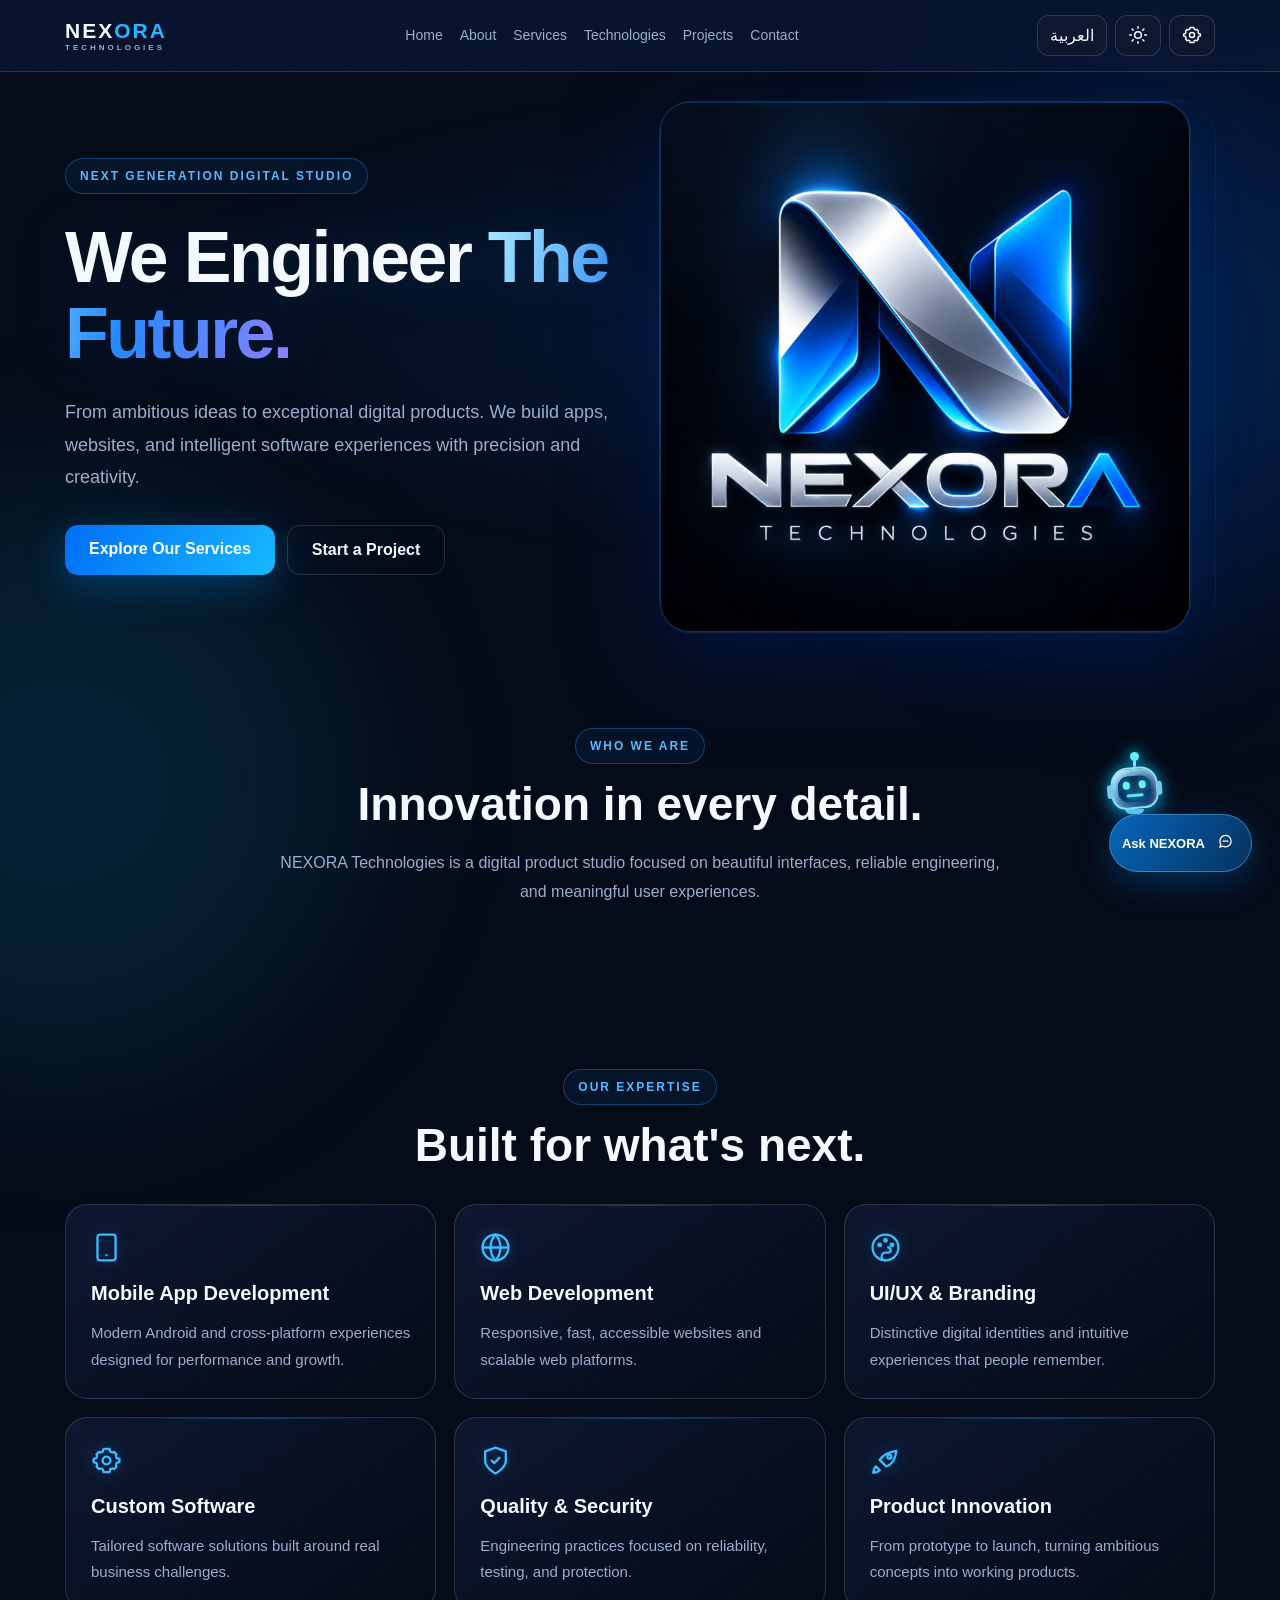
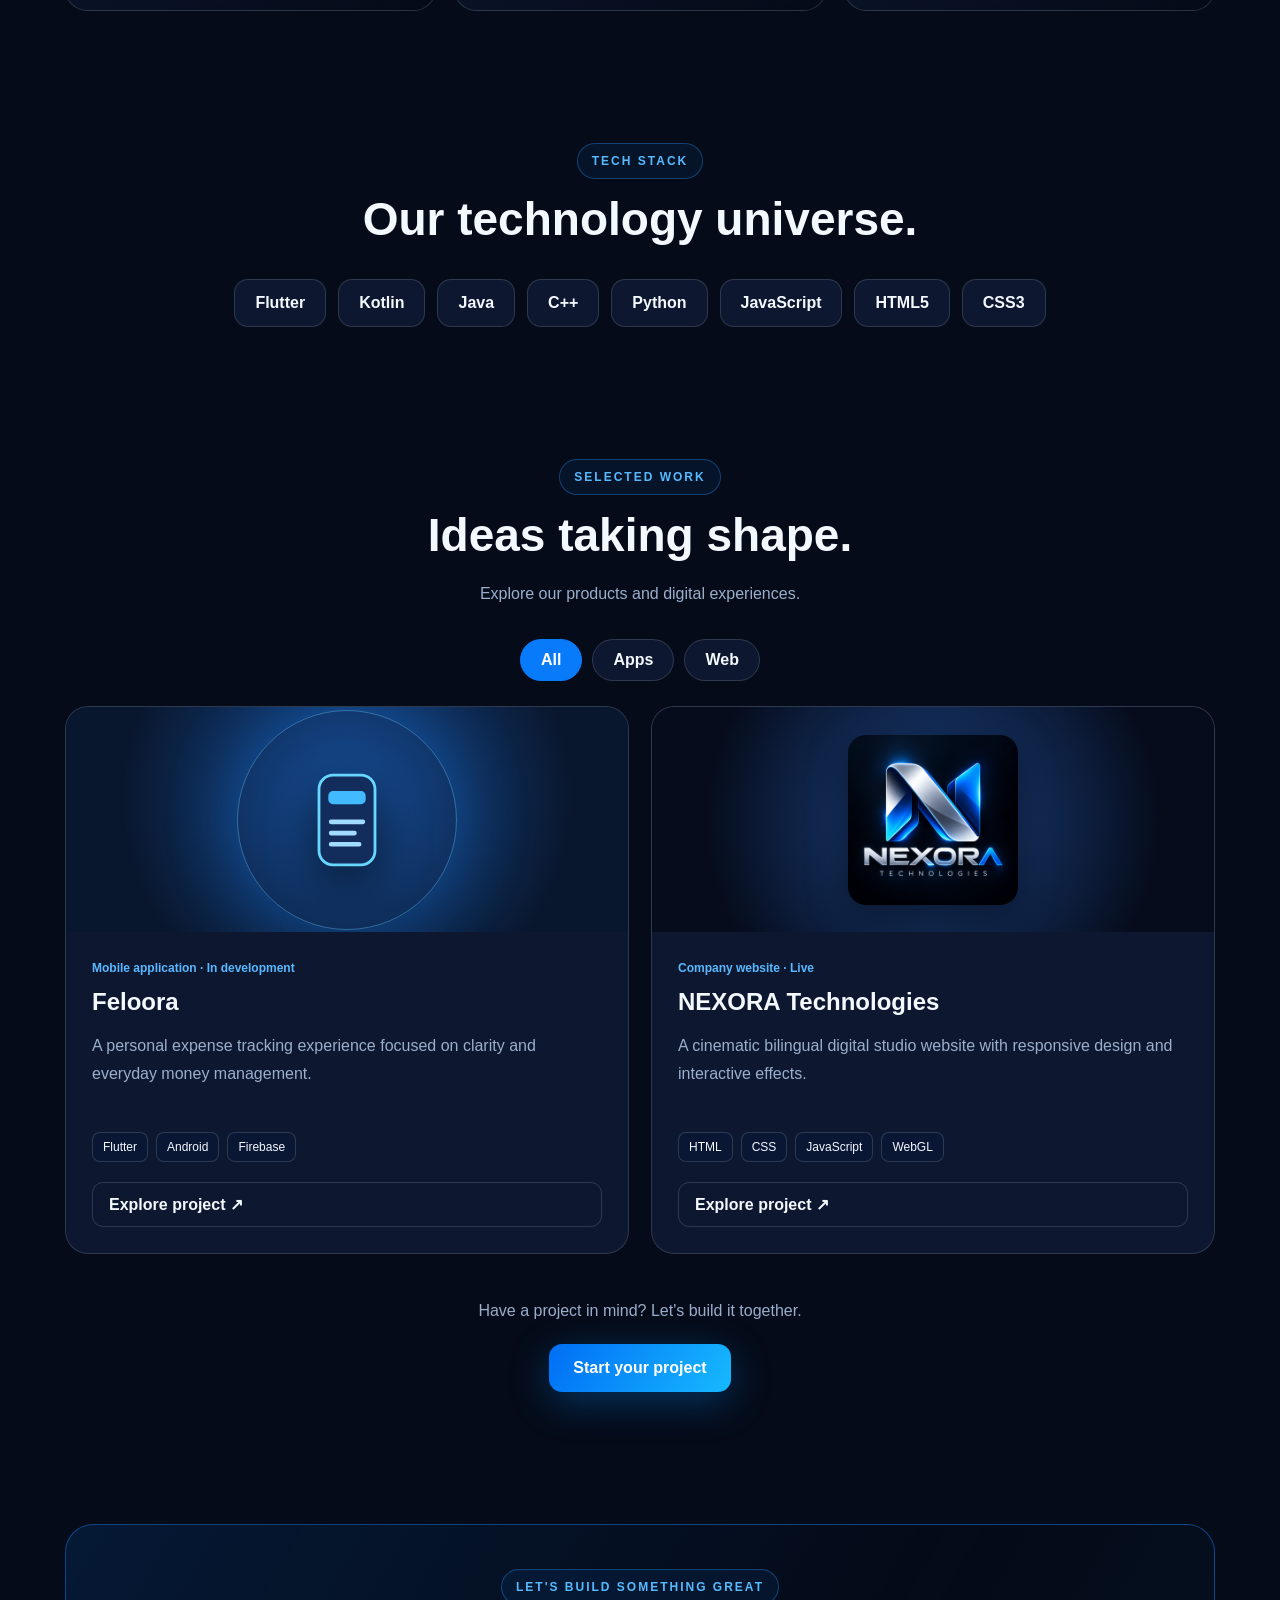
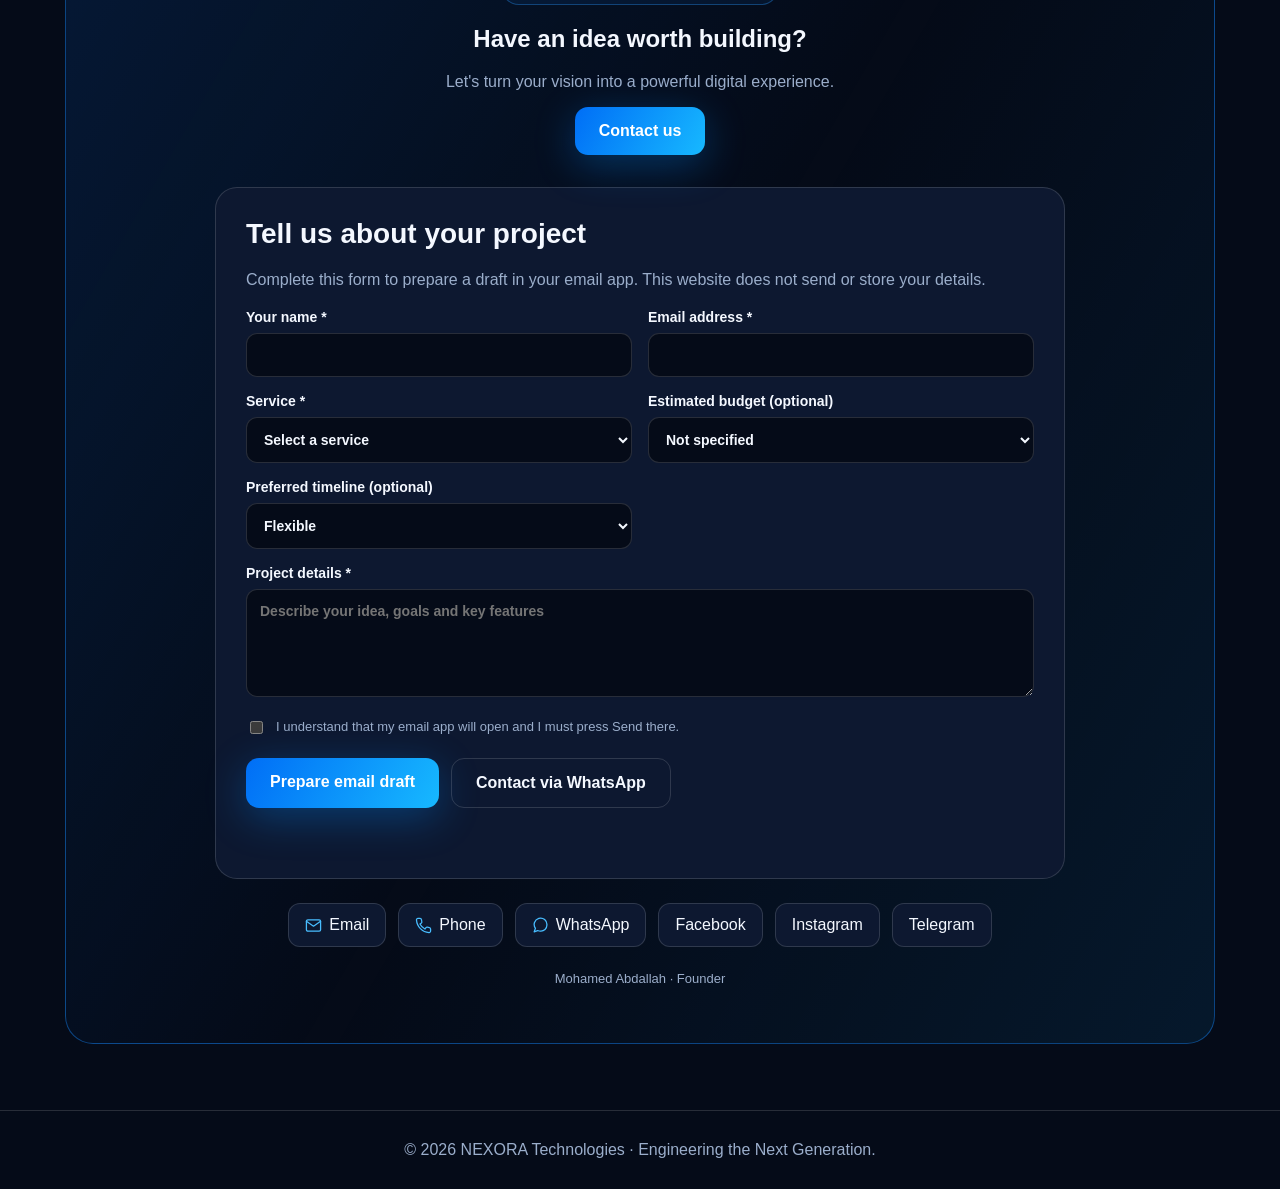
==== commit aeb8e7d0: "Add files via upload" ====
--- a/index.html
+++ b/index.html
@@ -14,4 +14,4 @@
 <meta name="twitter:image" content="https://mapdllah306.github.io/nexora-technologies/logo.png">
 <link rel="icon" type="image/png" href="logo.png">
 <script type="application/ld+json">{"@context":"https://schema.org","@type":"Organization","name":"NEXORA Technologies","url":"https://mapdllah306.github.io/nexora-technologies/","logo":"https://mapdllah306.github.io/nexora-technologies/logo.png","description":"Digital product studio for mobile apps, websites, digital design and custom software.","email":"mapdllah306@gmail.com","telephone":"+201062950403","founder":{"@type":"Person","name":"Mohamed Abdallah"},"sameAs":["https://www.facebook.com/share/1CDwVxaHWW/","https://www.instagram.com/mohamed_apdallah_404","https://t.me/mohamed_error_404"]}</script>
-<link rel="stylesheet" href="css/style.css"></head><body><div class="orb"></div><div class="orb two"></div><a href="#home" class="skip-link" data-i="skip">Skip to content</a><div class="progress" id="progress" aria-hidden="true"></div><header><div class="nav"><a class="brand" href="#home" dir="ltr">NEX<b>ORA</b><small style="display:block;font-size:8px;letter-spacing:3px;color:var(--muted)">TECHNOLOGIES</small></a><nav class="links" aria-label="Main navigation" data-nav-label><a data-i="navHome" href="#home">Home</a><a data-i="navAbout" href="#about">About</a><a data-i="navServices" href="#services">Services</a><a data-i="navTech" href="#tech">Technologies</a><a data-i="navProjects" href="#projects">Projects</a><a data-i="navContact" href="#contact">Contact</a></nav><div class="actions"><button class="small" id="menuToggle" aria-label="Open menu" aria-expanded="false" aria-controls="mobileMenu"><svg class="ui-icon" viewBox="0 0 24 24" fill="none" stroke="currentColor" stroke-width="1.8" stroke-linecap="round" stroke-linejoin="round" aria-hidden="true"><path d="M4 6h16M4 12h16M4 18h16"/></svg></button><button class="small" id="lang" aria-label="Switch language">العربية</button><button class="small" id="theme" aria-label="Toggle theme"><svg class="ui-icon" viewBox="0 0 24 24" fill="none" stroke="currentColor" stroke-width="1.8" stroke-linecap="round" stroke-linejoin="round" aria-hidden="true"><circle cx="12" cy="12" r="4"/><path d="M12 2v2M12 20v2M4.9 4.9l1.4 1.4M17.7 17.7l1.4 1.4M2 12h2M20 12h2M4.9 19.1l1.4-1.4M17.7 6.3l1.4-1.4"/></svg></button><div class="nx-settings"><button class="small nx-icon-button" id="settingsToggle" type="button" aria-label="Settings" aria-expanded="false" aria-controls="settingsPanel" title="Settings"><svg class="ui-icon" viewBox="0 0 24 24" fill="none" stroke="currentColor" stroke-width="1.8" stroke-linecap="round" stroke-linejoin="round" aria-hidden="true"><circle cx="12" cy="12" r="3"/><path d="M19.4 15a1.7 1.7 0 0 0 .34 1.87l-1.87 1.87A1.7 1.7 0 0 0 16 18.4l-1.2.5-.5 2.1h-4.6l-.5-2.1-1.2-.5a1.7 1.7 0 0 0-1.87.34l-1.87-1.87A1.7 1.7 0 0 0 4.6 15l-.5-1.2L2 13.3V10.7l2.1-.5.5-1.2a1.7 1.7 0 0 0-.34-1.87l1.87-1.87A1.7 1.7 0 0 0 8 5.6l1.2-.5.5-2.1h4.6l.5 2.1 1.2.5a1.7 1.7 0 0 0 1.87-.34l1.87 1.87A1.7 1.7 0 0 0 19.4 9l.5 1.2 2.1.5v2.6l-2.1.5z"/></svg></button><div id="settingsPanel" class="nx-settings-panel" hidden><h3 id="settingsTitle">Preferences</h3><label class="nx-setting-row" for="v10Motion"><span id="motionLabel">Cinematic effects</span><input id="v10Motion" type="checkbox" checked></label><p id="settingsHint">Your preference is saved on this device.</p></div></div></div></div><nav id="mobileMenu" aria-label="Mobile navigation" inert></nav></header><main><div class="hero" id="home"><canvas id="nexora-webgl" aria-hidden="true"></canvas><canvas id="nexora-space" aria-hidden="true"></canvas><div><span class="eyebrow" data-i="eyebrow">NEXT GENERATION DIGITAL STUDIO</span><h1 data-i="heroTitle">We Engineer <span class="gradient">The Future.</span></h1><p data-i="heroDesc">From ambitious ideas to exceptional digital products. We build apps, websites, and intelligent software experiences with precision and creativity.</p><div class="buttons"><a class="btn primary" href="#services" data-i="explore">Explore Our Services </a><a class="btn" href="#contact" data-i="start">Start a Project</a></div></div><div class="visual"><div class="halo" aria-hidden="true"></div><img src="logo.png" alt="NEXORA Technologies" width="530" height="530" decoding="async" fetchpriority="high"></div></div><section id="about"><div class="section-head"><span class="eyebrow" data-i="aboutLabel">WHO WE ARE</span><h2 data-i="aboutTitle">Innovation built into every pixel.</h2><p data-i="aboutDesc">NEXORA Technologies is a digital product studio focused on beautiful interfaces, reliable engineering, and meaningful user experiences.</p></div></section><section id="services"><div class="section-head"><span class="eyebrow" data-i="servicesLabel">OUR EXPERTISE</span><h2 data-i="servicesTitle">Built for what's next.</h2></div><div class="grid"><div class="card"><span class="ico"><svg class="ui-icon" viewBox="0 0 24 24" fill="none" stroke="currentColor" stroke-width="1.8" stroke-linecap="round" stroke-linejoin="round" aria-hidden="true"><rect x="5" y="2" width="14" height="20" rx="2"/><path d="M12 18h.01"/></svg></span><h3 data-i="s1">Mobile App Development</h3><p data-i="s1d">Modern Android and cross-platform experiences designed for performance and growth.</p></div><div class="card"><span class="ico"><svg class="ui-icon" viewBox="0 0 24 24" fill="none" stroke="currentColor" stroke-width="1.8" stroke-linecap="round" stroke-linejoin="round" aria-hidden="true"><circle cx="12" cy="12" r="10"/><path d="M2 12h20M12 2a15 15 0 0 1 0 20M12 2a15 15 0 0 0 0 20"/></svg></span><h3 data-i="s2">Web Development</h3><p data-i="s2d">Responsive, fast, accessible websites and scalable web platforms.</p></div><div class="card"><span class="ico"><svg class="ui-icon" viewBox="0 0 24 24" fill="none" stroke="currentColor" stroke-width="1.8" stroke-linecap="round" stroke-linejoin="round" aria-hidden="true"><circle cx="12" cy="12" r="10"/><circle cx="7.5" cy="10" r="1"/><circle cx="12" cy="6.5" r="1"/><circle cx="17" cy="10" r="1"/><path d="M12 22a3 3 0 0 1-3-3c0-1.7 1.3-3 3-3h2a2 2 0 0 0 2-2c0-1.1-.9-2-2-2"/></svg></span><h3 data-i="s3">UI/UX & Branding</h3><p data-i="s3d">Distinctive digital identities and intuitive experiences that people remember.</p></div><div class="card"><span class="ico"><svg class="ui-icon" viewBox="0 0 24 24" fill="none" stroke="currentColor" stroke-width="1.8" stroke-linecap="round" stroke-linejoin="round" aria-hidden="true"><circle cx="12" cy="12" r="3"/><path d="M19.4 15a1.7 1.7 0 0 0 .34 1.87l-1.87 1.87A1.7 1.7 0 0 0 16 18.4l-1.2.5-.5 2.1h-4.6l-.5-2.1-1.2-.5a1.7 1.7 0 0 0-1.87.34l-1.87-1.87A1.7 1.7 0 0 0 4.6 15l-.5-1.2L2 13.3V10.7l2.1-.5.5-1.2a1.7 1.7 0 0 0-.34-1.87l1.87-1.87A1.7 1.7 0 0 0 8 5.6l1.2-.5.5-2.1h4.6l.5 2.1 1.2.5a1.7 1.7 0 0 0 1.87-.34l1.87 1.87A1.7 1.7 0 0 0 19.4 9l.5 1.2 2.1.5v2.6l-2.1.5z"/></svg></span><h3 data-i="s4">Custom Software</h3><p data-i="s4d">Tailored software solutions built around real business challenges.</p></div><div class="card"><span class="ico"><svg class="ui-icon" viewBox="0 0 24 24" fill="none" stroke="currentColor" stroke-width="1.8" stroke-linecap="round" stroke-linejoin="round" aria-hidden="true"><path d="M12 22s8-4 8-10V5l-8-3-8 3v7c0 6 8 10 8 10z"/><path d="m9 12 2 2 4-4"/></svg></span><h3 data-i="s5">Quality & Security</h3><p data-i="s5d">Engineering practices focused on reliability, testing, and protection.</p></div><div class="card"><span class="ico"><svg class="ui-icon" viewBox="0 0 24 24" fill="none" stroke="currentColor" stroke-width="1.8" stroke-linecap="round" stroke-linejoin="round" aria-hidden="true"><path d="M4.5 16.5c-1.5 1.3-2 5-2 5s3.7-.5 5-2l-3-3zm3-5 5 5c4-1 7-5 8-12-7 1-11 4-13 7z"/><circle cx="15" cy="9" r="1.5"/></svg></span><h3 data-i="s6">Product Innovation</h3><p data-i="s6d">From prototype to launch, turning ambitious concepts into working products.</p></div></div></section><section id="tech"><div class="section-head"><span class="eyebrow" data-i="techLabel">TECH STACK</span><h2 data-i="techTitle">Our technology universe.</h2></div><div class="chips"><span class="chip" dir="ltr">Flutter</span><span class="chip" dir="ltr">Kotlin</span><span class="chip" dir="ltr">Java</span><span class="chip" dir="ltr">C++</span><span class="chip" dir="ltr">Python</span><span class="chip" dir="ltr">JavaScript</span><span class="chip" dir="ltr">HTML5</span><span class="chip" dir="ltr">CSS3</span></div></section><section id="projects" class="portfolio-section"><div class="section-head"><span class="eyebrow" data-i="projectsLabel">SELECTED WORK</span><h2 data-i="projectsTitle">Ideas taking shape.</h2><p id="portfolioIntro">Explore our products and digital experiences.</p></div><div class="portfolio-filters" role="group" aria-label="Filter projects"><button type="button" class="portfolio-filter active" data-filter="all" aria-pressed="true">All</button><button type="button" class="portfolio-filter" data-filter="apps" aria-pressed="false">Apps</button><button type="button" class="portfolio-filter" data-filter="web" aria-pressed="false">Web</button></div><div class="portfolio-grid"><article class="portfolio-card" data-category="apps"><div class="portfolio-art art-feloora" aria-hidden="true"><div class="portfolio-orbit"></div><svg viewBox="0 0 120 120" width="112" height="112" fill="none"><rect x="30" y="12" width="60" height="96" rx="15" fill="#122d5b" stroke="#68d7ff" stroke-width="3"/><rect x="40" y="29" width="40" height="14" rx="5" fill="#42baff"/><path d="M43 62h34M43 74h25M43 86h30" stroke="#9fdcff" stroke-width="5" stroke-linecap="round"/></svg></div><div class="portfolio-info"><span class="portfolio-type" id="felooraType">Mobile application · In development</span><h3 dir="ltr">Feloora</h3><p id="felooraSummary">A personal expense tracking experience focused on clarity and everyday money management.</p><div class="portfolio-tags"><span>Flutter</span><span>Android</span><span>Firebase</span></div><button class="portfolio-detail" data-project="feloora" type="button">Explore project <span aria-hidden="true">↗</span></button></div></article><article class="portfolio-card" data-category="web"><div class="portfolio-art art-nexora" aria-hidden="true"><img src="logo.png" alt="" loading="lazy" width="220" height="220"></div><div class="portfolio-info"><span class="portfolio-type" id="nexoraType">Company website · Live</span><h3 dir="ltr">NEXORA Technologies</h3><p id="nexoraSummary">A cinematic bilingual digital studio website with responsive design and interactive effects.</p><div class="portfolio-tags"><span>HTML</span><span>CSS</span><span>JavaScript</span><span>WebGL</span></div><button class="portfolio-detail" data-project="nexora" type="button">Explore project <span aria-hidden="true">↗</span></button></div></article></div><div class="portfolio-cta"><p id="portfolioCta">Have a project in mind? Let's build it together.</p><a class="btn primary" href="#contact" id="portfolioContact">Start your project</a></div></section><dialog id="projectDialog" class="project-dialog" aria-labelledby="dialogTitle"><div class="dialog-top"><span class="eyebrow" id="dialogCategory"></span><button type="button" class="dialog-close" id="dialogClose" aria-label="Close project details">×</button></div><h2 id="dialogTitle"></h2><p id="dialogDescription"></p><h3 id="dialogHighlightsTitle">Highlights</h3><ul id="dialogHighlights"></ul><div class="dialog-actions"><a id="dialogLink" class="btn primary" href="https://mapdllah306.github.io/nexora-technologies/" target="_blank" rel="noopener noreferrer">Visit website</a><button type="button" class="btn" id="dialogDone">Close</button></div></dialog><section id="contact"><div class="contact"><span class="eyebrow" data-i="contactLabel">LET'S BUILD SOMETHING GREAT</span><h2 data-i="contactTitle">Have an idea worth building?</h2><p data-i="contactDesc">Let's turn your vision into a powerful digital experience.</p><a class="btn primary" href="#projectInquiry" id="contactBtn" data-i="contactButton">Contact us </a><form id="projectInquiry" class="inquiry-form" novalidate aria-labelledby="inquiryHeading"><h3 id="inquiryHeading">Tell us about your project</h3><p id="inquiryHint">Complete the form to prepare an email in your email app. No information is sent by this website.</p><div class="inquiry-grid"><label><span data-v9="name">Your name *</span><input id="inqName" name="name" autocomplete="name" maxlength="90" required></label><label><span data-v9="email">Email address *</span><input id="inqEmail" name="email" type="email" autocomplete="email" maxlength="150" required></label><label><span data-v9="service">Service *</span><select id="inqService" name="service" required><option value="">Select a service</option><option value="apps">Mobile app</option><option value="web">Website</option><option value="design">Design / Branding</option><option value="software">Custom software</option><option value="other">Other</option></select></label><label><span data-v9="budget">Estimated budget (optional)</span><select id="inqBudget" name="budget"><option value="unspecified">Not specified</option><option value="discuss">Let's discuss</option><option value="under1000">Under $1,000 USD</option><option value="1000to5000">$1,000–$5,000 USD</option><option value="over5000">Over $5,000 USD</option></select></label><label><span data-v9="timeline">Preferred timeline (optional)</span><select id="inqTimeline" name="timeline"><option value="flexible">Flexible</option><option value="month">Within 1 month</option><option value="quarter">1–3 months</option><option value="later">More than 3 months</option></select></label><label class="full"><span data-v9="details">Project details *</span><textarea id="inqDetails" name="details" rows="5" minlength="15" maxlength="2500" required placeholder="Describe your idea, goals and key features"></textarea></label></div><label class="consent"><input type="checkbox" id="inqConsent" required><span id="consentText">I understand this opens my email application and I must press Send there.</span></label><div class="inquiry-actions"><button class="btn primary" type="submit" id="inquirySubmit">Prepare email</button><a class="btn" href="https://wa.me/201023799167" target="_blank" rel="noopener noreferrer" id="inquiryWhatsApp">Contact via WhatsApp</a></div><p id="inquiryStatus" role="status" aria-live="polite"></p></form><div class="contact-methods"><a href="mailto:mapdllah306@gmail.com"><svg class="ui-icon" viewBox="0 0 24 24" fill="none" stroke="currentColor" stroke-width="1.8" stroke-linecap="round" stroke-linejoin="round" aria-hidden="true"><rect x="2" y="4" width="20" height="16" rx="2"/><path d="m2 6 10 7 10-7"/></svg> <span data-i="emailLabel">Email</span></a><a href="tel:+201062950403"><svg class="ui-icon" viewBox="0 0 24 24" fill="none" stroke="currentColor" stroke-width="1.8" stroke-linecap="round" stroke-linejoin="round" aria-hidden="true"><path d="M22 16.9v3a2 2 0 0 1-2.2 2 19 19 0 0 1-17.7-17.7A2 2 0 0 1 4.1 2h3a2 2 0 0 1 2 1.7l.5 3a2 2 0 0 1-.6 1.8L7 10a16 16 0 0 0 7 7l1.5-2a2 2 0 0 1 1.8-.6l3 .5a2 2 0 0 1 1.7 2z"/></svg> <span data-i="phoneLabel">Phone</span></a><a href="https://wa.me/201023799167" target="_blank" rel="noopener noreferrer"><svg class="ui-icon" viewBox="0 0 24 24" fill="none" stroke="currentColor" stroke-width="1.8" stroke-linecap="round" stroke-linejoin="round" aria-hidden="true"><path d="M21 11.5a8.4 8.4 0 0 1-9 8.5 9 9 0 0 1-4-.9L3 21l1.9-5A9 9 0 1 1 21 11.5z"/></svg> WhatsApp</a><a href="https://www.facebook.com/share/1CDwVxaHWW/" target="_blank" rel="noopener noreferrer">Facebook</a><a href="https://www.instagram.com/mohamed_apdallah_404?dlrf=MWpkcXhucWlpbmlsaA==" target="_blank" rel="noopener noreferrer">Instagram</a><a href="https://t.me/mohamed_error_404" target="_blank" rel="noopener noreferrer">Telegram</a></div><p class="founder" data-i="founder">Mohamed Abdallah · Founder</p></div></section></main><footer>© <span id="year"></span> NEXORA Technologies · <span data-i="footer">Engineering the Next Generation.</span></footer><aside class="nx-assistant" id="nxAssistant" aria-label="NEXORA assistant"><button type="button" class="nx-assistant-launch" id="nxAssistantLaunch" aria-expanded="false" aria-controls="nxAssistantPanel"><svg viewBox="0 0 24 24" width="22" height="22" fill="none" stroke="currentColor" stroke-width="1.8" aria-hidden="true"><path d="M12 3a9 9 0 0 0-9 9c0 2 .6 3.6 1.8 5.1L4 21l4-1.5A9 9 0 1 0 12 3Z"/><path d="M8 12h8M12 8v8"/></svg><span class="nx-robot" id="nxRobot" aria-hidden="true"><span class="nx-robot-antenna"></span><span class="nx-robot-head"><span class="nx-robot-ear left"></span><span class="nx-robot-ear right"></span><span class="nx-robot-face"><span class="nx-robot-eyes"><i></i><i></i></span><span class="nx-robot-mouth"></span></span></span><span class="nx-robot-neck"></span></span><span id="nxAssistantLaunchText">Ask NEXORA</span></button><section class="nx-assistant-panel" id="nxAssistantPanel" hidden aria-labelledby="nxAssistantTitle"><header class="nx-assistant-head"><div><strong id="nxAssistantTitle">NEXORA Assistant</strong><small id="nxAssistantSubtitle">Instant website guide · no AI API connected</small></div><button type="button" id="nxAssistantClose" aria-label="Close assistant">×</button></header><div class="nx-assistant-messages" id="nxAssistantMessages" role="log" aria-live="polite" aria-relevant="additions text"></div><div class="nx-assistant-voice"><label for="nxAssistantVoice"><input type="checkbox" id="nxAssistantVoice" checked><span id="nxAssistantVoiceLabel">Speak replies aloud</span></label><button type="button" id="nxAssistantStop" hidden>Stop voice</button></div><div class="nx-assistant-suggestions" id="nxAssistantSuggestions"></div><form id="nxAssistantForm" class="nx-assistant-form"><label class="sr-only" for="nxAssistantInput">Your question</label><input id="nxAssistantInput" maxlength="300" autocomplete="off" placeholder="Ask about our services…" required><button type="submit" id="nxAssistantSend">Send</button></form><p class="nx-assistant-disclaimer" id="nxAssistantDisclaimer">Automated answers about NEXORA only. Do not enter sensitive information.</p></section></aside><script src="js/main.js" defer></script><script src="js/assistant.js" defer></script></body></html>
+<link rel="stylesheet" href="css/style.css"></head><body><div class="orb"></div><div class="orb two"></div><a href="#home" class="skip-link" data-i="skip">Skip to content</a><div class="progress" id="progress" aria-hidden="true"></div><header><div class="nav"><a class="brand" href="#home" dir="ltr">NEX<b>ORA</b><small style="display:block;font-size:8px;letter-spacing:3px;color:var(--muted)">TECHNOLOGIES</small></a><nav class="links" aria-label="Main navigation" data-nav-label><a data-i="navHome" href="#home">Home</a><a data-i="navAbout" href="#about">About</a><a data-i="navServices" href="#services">Services</a><a data-i="navTech" href="#tech">Technologies</a><a data-i="navProjects" href="#projects">Projects</a><a data-i="navContact" href="#contact">Contact</a></nav><div class="actions"><button class="small" id="menuToggle" aria-label="Open menu" aria-expanded="false" aria-controls="mobileMenu"><svg class="ui-icon" viewBox="0 0 24 24" fill="none" stroke="currentColor" stroke-width="1.8" stroke-linecap="round" stroke-linejoin="round" aria-hidden="true"><path d="M4 6h16M4 12h16M4 18h16"/></svg></button><button class="small" id="lang" aria-label="Switch language">العربية</button><button class="small" id="theme" aria-label="Toggle theme"><svg class="ui-icon" viewBox="0 0 24 24" fill="none" stroke="currentColor" stroke-width="1.8" stroke-linecap="round" stroke-linejoin="round" aria-hidden="true"><circle cx="12" cy="12" r="4"/><path d="M12 2v2M12 20v2M4.9 4.9l1.4 1.4M17.7 17.7l1.4 1.4M2 12h2M20 12h2M4.9 19.1l1.4-1.4M17.7 6.3l1.4-1.4"/></svg></button><div class="nx-settings"><button class="small nx-icon-button" id="settingsToggle" type="button" aria-label="Settings" aria-expanded="false" aria-controls="settingsPanel" title="Settings"><svg class="ui-icon" viewBox="0 0 24 24" fill="none" stroke="currentColor" stroke-width="1.8" stroke-linecap="round" stroke-linejoin="round" aria-hidden="true"><circle cx="12" cy="12" r="3"/><path d="M19.4 15a1.7 1.7 0 0 0 .34 1.87l-1.87 1.87A1.7 1.7 0 0 0 16 18.4l-1.2.5-.5 2.1h-4.6l-.5-2.1-1.2-.5a1.7 1.7 0 0 0-1.87.34l-1.87-1.87A1.7 1.7 0 0 0 4.6 15l-.5-1.2L2 13.3V10.7l2.1-.5.5-1.2a1.7 1.7 0 0 0-.34-1.87l1.87-1.87A1.7 1.7 0 0 0 8 5.6l1.2-.5.5-2.1h4.6l.5 2.1 1.2.5a1.7 1.7 0 0 0 1.87-.34l1.87 1.87A1.7 1.7 0 0 0 19.4 9l.5 1.2 2.1.5v2.6l-2.1.5z"/></svg></button><div id="settingsPanel" class="nx-settings-panel" hidden><h3 id="settingsTitle">Preferences</h3><label class="nx-setting-row" for="v10Motion"><span id="motionLabel">Cinematic effects</span><input id="v10Motion" type="checkbox" checked></label><p id="settingsHint">Your preference is saved on this device.</p></div></div></div></div><nav id="mobileMenu" aria-label="Mobile navigation" inert></nav></header><main><div class="hero" id="home"><canvas id="nexora-webgl" aria-hidden="true"></canvas><canvas id="nexora-space" aria-hidden="true"></canvas><div><span class="eyebrow" data-i="eyebrow">NEXT GENERATION DIGITAL STUDIO</span><h1 data-i="heroTitle">We Engineer <span class="gradient">The Future.</span></h1><p data-i="heroDesc">From ambitious ideas to exceptional digital products. We build apps, websites, and intelligent software experiences with precision and creativity.</p><div class="buttons"><a class="btn primary" href="#services" data-i="explore">Explore Our Services </a><a class="btn" href="#contact" data-i="start">Start a Project</a></div></div><div class="visual"><div class="halo" aria-hidden="true"></div><img src="logo.png" alt="NEXORA Technologies" width="530" height="530" decoding="async" fetchpriority="high"></div></div><section id="about"><div class="section-head"><span class="eyebrow" data-i="aboutLabel">WHO WE ARE</span><h2 data-i="aboutTitle">Innovation built into every pixel.</h2><p data-i="aboutDesc">NEXORA Technologies is a digital product studio focused on beautiful interfaces, reliable engineering, and meaningful user experiences.</p></div></section><section id="services"><div class="section-head"><span class="eyebrow" data-i="servicesLabel">OUR EXPERTISE</span><h2 data-i="servicesTitle">Built for what's next.</h2></div><div class="grid"><div class="card"><span class="ico"><svg class="ui-icon" viewBox="0 0 24 24" fill="none" stroke="currentColor" stroke-width="1.8" stroke-linecap="round" stroke-linejoin="round" aria-hidden="true"><rect x="5" y="2" width="14" height="20" rx="2"/><path d="M12 18h.01"/></svg></span><h3 data-i="s1">Mobile App Development</h3><p data-i="s1d">Modern Android and cross-platform experiences designed for performance and growth.</p></div><div class="card"><span class="ico"><svg class="ui-icon" viewBox="0 0 24 24" fill="none" stroke="currentColor" stroke-width="1.8" stroke-linecap="round" stroke-linejoin="round" aria-hidden="true"><circle cx="12" cy="12" r="10"/><path d="M2 12h20M12 2a15 15 0 0 1 0 20M12 2a15 15 0 0 0 0 20"/></svg></span><h3 data-i="s2">Web Development</h3><p data-i="s2d">Responsive, fast, accessible websites and scalable web platforms.</p></div><div class="card"><span class="ico"><svg class="ui-icon" viewBox="0 0 24 24" fill="none" stroke="currentColor" stroke-width="1.8" stroke-linecap="round" stroke-linejoin="round" aria-hidden="true"><circle cx="12" cy="12" r="10"/><circle cx="7.5" cy="10" r="1"/><circle cx="12" cy="6.5" r="1"/><circle cx="17" cy="10" r="1"/><path d="M12 22a3 3 0 0 1-3-3c0-1.7 1.3-3 3-3h2a2 2 0 0 0 2-2c0-1.1-.9-2-2-2"/></svg></span><h3 data-i="s3">UI/UX & Branding</h3><p data-i="s3d">Distinctive digital identities and intuitive experiences that people remember.</p></div><div class="card"><span class="ico"><svg class="ui-icon" viewBox="0 0 24 24" fill="none" stroke="currentColor" stroke-width="1.8" stroke-linecap="round" stroke-linejoin="round" aria-hidden="true"><circle cx="12" cy="12" r="3"/><path d="M19.4 15a1.7 1.7 0 0 0 .34 1.87l-1.87 1.87A1.7 1.7 0 0 0 16 18.4l-1.2.5-.5 2.1h-4.6l-.5-2.1-1.2-.5a1.7 1.7 0 0 0-1.87.34l-1.87-1.87A1.7 1.7 0 0 0 4.6 15l-.5-1.2L2 13.3V10.7l2.1-.5.5-1.2a1.7 1.7 0 0 0-.34-1.87l1.87-1.87A1.7 1.7 0 0 0 8 5.6l1.2-.5.5-2.1h4.6l.5 2.1 1.2.5a1.7 1.7 0 0 0 1.87-.34l1.87 1.87A1.7 1.7 0 0 0 19.4 9l.5 1.2 2.1.5v2.6l-2.1.5z"/></svg></span><h3 data-i="s4">Custom Software</h3><p data-i="s4d">Tailored software solutions built around real business challenges.</p></div><div class="card"><span class="ico"><svg class="ui-icon" viewBox="0 0 24 24" fill="none" stroke="currentColor" stroke-width="1.8" stroke-linecap="round" stroke-linejoin="round" aria-hidden="true"><path d="M12 22s8-4 8-10V5l-8-3-8 3v7c0 6 8 10 8 10z"/><path d="m9 12 2 2 4-4"/></svg></span><h3 data-i="s5">Quality & Security</h3><p data-i="s5d">Engineering practices focused on reliability, testing, and protection.</p></div><div class="card"><span class="ico"><svg class="ui-icon" viewBox="0 0 24 24" fill="none" stroke="currentColor" stroke-width="1.8" stroke-linecap="round" stroke-linejoin="round" aria-hidden="true"><path d="M4.5 16.5c-1.5 1.3-2 5-2 5s3.7-.5 5-2l-3-3zm3-5 5 5c4-1 7-5 8-12-7 1-11 4-13 7z"/><circle cx="15" cy="9" r="1.5"/></svg></span><h3 data-i="s6">Product Innovation</h3><p data-i="s6d">From prototype to launch, turning ambitious concepts into working products.</p></div></div></section><section id="tech"><div class="section-head"><span class="eyebrow" data-i="techLabel">TECH STACK</span><h2 data-i="techTitle">Our technology universe.</h2></div><div class="chips"><span class="chip" dir="ltr">Flutter</span><span class="chip" dir="ltr">Kotlin</span><span class="chip" dir="ltr">Java</span><span class="chip" dir="ltr">C++</span><span class="chip" dir="ltr">Python</span><span class="chip" dir="ltr">JavaScript</span><span class="chip" dir="ltr">HTML5</span><span class="chip" dir="ltr">CSS3</span></div></section><section id="projects" class="portfolio-section"><div class="section-head"><span class="eyebrow" data-i="projectsLabel">SELECTED WORK</span><h2 data-i="projectsTitle">Ideas taking shape.</h2><p id="portfolioIntro">Explore our products and digital experiences.</p></div><div class="portfolio-filters" role="group" aria-label="Filter projects"><button type="button" class="portfolio-filter active" data-filter="all" aria-pressed="true">All</button><button type="button" class="portfolio-filter" data-filter="apps" aria-pressed="false">Apps</button><button type="button" class="portfolio-filter" data-filter="web" aria-pressed="false">Web</button></div><div class="portfolio-grid"><article class="portfolio-card" data-category="apps"><div class="portfolio-art art-feloora" aria-hidden="true"><div class="portfolio-orbit"></div><svg viewBox="0 0 120 120" width="112" height="112" fill="none"><rect x="30" y="12" width="60" height="96" rx="15" fill="#122d5b" stroke="#68d7ff" stroke-width="3"/><rect x="40" y="29" width="40" height="14" rx="5" fill="#42baff"/><path d="M43 62h34M43 74h25M43 86h30" stroke="#9fdcff" stroke-width="5" stroke-linecap="round"/></svg></div><div class="portfolio-info"><span class="portfolio-type" id="felooraType">Mobile application · In development</span><h3 dir="ltr">Feloora</h3><p id="felooraSummary">A personal expense tracking experience focused on clarity and everyday money management.</p><div class="portfolio-tags"><span>Flutter</span><span>Android</span><span>Firebase</span></div><button class="portfolio-detail" data-project="feloora" type="button">Explore project <span aria-hidden="true">↗</span></button></div></article><article class="portfolio-card" data-category="web"><div class="portfolio-art art-nexora" aria-hidden="true"><img src="logo.png" alt="" loading="lazy" width="220" height="220"></div><div class="portfolio-info"><span class="portfolio-type" id="nexoraType">Company website · Live</span><h3 dir="ltr">NEXORA Technologies</h3><p id="nexoraSummary">A cinematic bilingual digital studio website with responsive design and interactive effects.</p><div class="portfolio-tags"><span>HTML</span><span>CSS</span><span>JavaScript</span><span>WebGL</span></div><button class="portfolio-detail" data-project="nexora" type="button">Explore project <span aria-hidden="true">↗</span></button></div></article></div><div class="portfolio-cta"><p id="portfolioCta">Have a project in mind? Let's build it together.</p><a class="btn primary" href="#contact" id="portfolioContact">Start your project</a></div></section><dialog id="projectDialog" class="project-dialog" aria-labelledby="dialogTitle"><div class="dialog-top"><span class="eyebrow" id="dialogCategory"></span><button type="button" class="dialog-close" id="dialogClose" aria-label="Close project details">×</button></div><h2 id="dialogTitle"></h2><p id="dialogDescription"></p><h3 id="dialogHighlightsTitle">Highlights</h3><ul id="dialogHighlights"></ul><div class="dialog-actions"><a id="dialogLink" class="btn primary" href="https://mapdllah306.github.io/nexora-technologies/" target="_blank" rel="noopener noreferrer">Visit website</a><button type="button" class="btn" id="dialogDone">Close</button></div></dialog><section id="contact"><div class="contact"><span class="eyebrow" data-i="contactLabel">LET'S BUILD SOMETHING GREAT</span><h2 data-i="contactTitle">Have an idea worth building?</h2><p data-i="contactDesc">Let's turn your vision into a powerful digital experience.</p><a class="btn primary" href="#projectInquiry" id="contactBtn" data-i="contactButton">Contact us </a><form id="projectInquiry" class="inquiry-form" novalidate aria-labelledby="inquiryHeading"><h3 id="inquiryHeading">Tell us about your project</h3><p id="inquiryHint">Complete the form to prepare an email in your email app. No information is sent by this website.</p><div class="inquiry-grid"><label><span data-v9="name">Your name *</span><input id="inqName" name="name" autocomplete="name" maxlength="90" required></label><label><span data-v9="email">Email address *</span><input id="inqEmail" name="email" type="email" autocomplete="email" maxlength="150" required></label><label><span data-v9="service">Service *</span><select id="inqService" name="service" required><option value="">Select a service</option><option value="apps">Mobile app</option><option value="web">Website</option><option value="design">Design / Branding</option><option value="software">Custom software</option><option value="other">Other</option></select></label><label><span data-v9="budget">Estimated budget (optional)</span><select id="inqBudget" name="budget"><option value="unspecified">Not specified</option><option value="discuss">Let's discuss</option><option value="under1000">Under $1,000 USD</option><option value="1000to5000">$1,000–$5,000 USD</option><option value="over5000">Over $5,000 USD</option></select></label><label><span data-v9="timeline">Preferred timeline (optional)</span><select id="inqTimeline" name="timeline"><option value="flexible">Flexible</option><option value="month">Within 1 month</option><option value="quarter">1–3 months</option><option value="later">More than 3 months</option></select></label><label class="full"><span data-v9="details">Project details *</span><textarea id="inqDetails" name="details" rows="5" minlength="15" maxlength="2500" required placeholder="Describe your idea, goals and key features"></textarea></label></div><label class="consent"><input type="checkbox" id="inqConsent" required><span id="consentText">I understand this opens my email application and I must press Send there.</span></label><div class="inquiry-actions"><button class="btn primary" type="submit" id="inquirySubmit">Prepare email</button><a class="btn" href="https://wa.me/201023799167" target="_blank" rel="noopener noreferrer" id="inquiryWhatsApp">Contact via WhatsApp</a></div><p id="inquiryStatus" role="status" aria-live="polite"></p></form><div class="contact-methods"><a href="mailto:mapdllah306@gmail.com"><svg class="ui-icon" viewBox="0 0 24 24" fill="none" stroke="currentColor" stroke-width="1.8" stroke-linecap="round" stroke-linejoin="round" aria-hidden="true"><rect x="2" y="4" width="20" height="16" rx="2"/><path d="m2 6 10 7 10-7"/></svg> <span data-i="emailLabel">Email</span></a><a href="tel:+201062950403"><svg class="ui-icon" viewBox="0 0 24 24" fill="none" stroke="currentColor" stroke-width="1.8" stroke-linecap="round" stroke-linejoin="round" aria-hidden="true"><path d="M22 16.9v3a2 2 0 0 1-2.2 2 19 19 0 0 1-17.7-17.7A2 2 0 0 1 4.1 2h3a2 2 0 0 1 2 1.7l.5 3a2 2 0 0 1-.6 1.8L7 10a16 16 0 0 0 7 7l1.5-2a2 2 0 0 1 1.8-.6l3 .5a2 2 0 0 1 1.7 2z"/></svg> <span data-i="phoneLabel">Phone</span></a><a href="https://wa.me/201023799167" target="_blank" rel="noopener noreferrer"><svg class="ui-icon" viewBox="0 0 24 24" fill="none" stroke="currentColor" stroke-width="1.8" stroke-linecap="round" stroke-linejoin="round" aria-hidden="true"><path d="M21 11.5a8.4 8.4 0 0 1-9 8.5 9 9 0 0 1-4-.9L3 21l1.9-5A9 9 0 1 1 21 11.5z"/></svg> WhatsApp</a><a href="https://www.facebook.com/share/1CDwVxaHWW/" target="_blank" rel="noopener noreferrer">Facebook</a><a href="https://www.instagram.com/mohamed_apdallah_404?dlrf=MWpkcXhucWlpbmlsaA==" target="_blank" rel="noopener noreferrer">Instagram</a><a href="https://t.me/mohamed_error_404" target="_blank" rel="noopener noreferrer">Telegram</a></div><p class="founder" data-i="founder">Mohamed Abdallah · Founder</p></div></section></main><footer>© <span id="year"></span> NEXORA Technologies · <span data-i="footer">Engineering the Next Generation.</span></footer><aside class="nx-assistant" id="nxAssistant" aria-label="NEXORA website assistant"><div class="nx-assistant-dock"><div class="nx-robot-stage"><span class="nx-robot" id="nxRobot" aria-hidden="true"><span class="nx-robot-antenna"></span><span class="nx-robot-head"><span class="nx-robot-ear left"></span><span class="nx-robot-ear right"></span><span class="nx-robot-face"><span class="nx-robot-eyes"><i></i><i></i></span><span class="nx-robot-mouth"></span></span></span><span class="nx-robot-neck"></span></span></div><button type="button" class="nx-assistant-launch" id="nxAssistantLaunch" aria-expanded="false" aria-controls="nxAssistantPanel"><span id="nxAssistantLaunchText">Ask NEXORA</span><span class="nx-capsule-chat" aria-hidden="true"><svg viewBox="0 0 24 24" width="17" height="17" fill="none" stroke="currentColor" stroke-width="1.8" stroke-linecap="round" stroke-linejoin="round"><path d="M20 11.5a8 8 0 0 1-8 8 9 9 0 0 1-4-.9L4 20l1.4-4A8 8 0 1 1 20 11.5Z"/><path d="M8.5 11.5h7"/></svg></span></button></div><section class="nx-assistant-panel" id="nxAssistantPanel" hidden aria-labelledby="nxAssistantTitle"><header class="nx-assistant-head"><div class="nx-assistant-status"><span class="nx-status-dot" aria-hidden="true"></span><div><strong id="nxAssistantTitle">NEXORA Assistant</strong><small id="nxAssistantSubtitle">Instant website guide · no AI API connected</small></div></div><div class="nx-assistant-controls"><button type="button" id="nxAssistantMinimize" aria-label="Minimize assistant" title="Minimize">−</button><button type="button" id="nxAssistantClose" aria-label="Close assistant">×</button></div></header><div class="nx-assistant-messages" id="nxAssistantMessages" role="log" aria-live="polite" aria-relevant="additions text"></div><div class="nx-assistant-voice"><label for="nxAssistantVoice"><input type="checkbox" id="nxAssistantVoice" checked><span id="nxAssistantVoiceLabel">Speak replies aloud</span></label><button type="button" id="nxAssistantStop" hidden>Stop voice</button></div><div class="nx-assistant-suggestions" id="nxAssistantSuggestions"></div><form id="nxAssistantForm" class="nx-assistant-form"><label class="sr-only" for="nxAssistantInput">Your question</label><input id="nxAssistantInput" maxlength="300" autocomplete="off" placeholder="Ask about our services…" required><button type="submit" id="nxAssistantSend" aria-label="Send message"><svg viewBox="0 0 24 24" width="18" height="18" fill="none" stroke="currentColor" stroke-width="2" stroke-linecap="round" stroke-linejoin="round" aria-hidden="true"><path d="m22 2-7 20-4-9-9-4Z"/><path d="M22 2 11 13"/></svg><span class="sr-only">Send</span></button></form><p class="nx-assistant-disclaimer" id="nxAssistantDisclaimer">Automated answers about NEXORA only. Do not enter sensitive information.</p></section></aside><script src="js/main.js" defer></script><script src="js/assistant.js" defer></script></body></html>
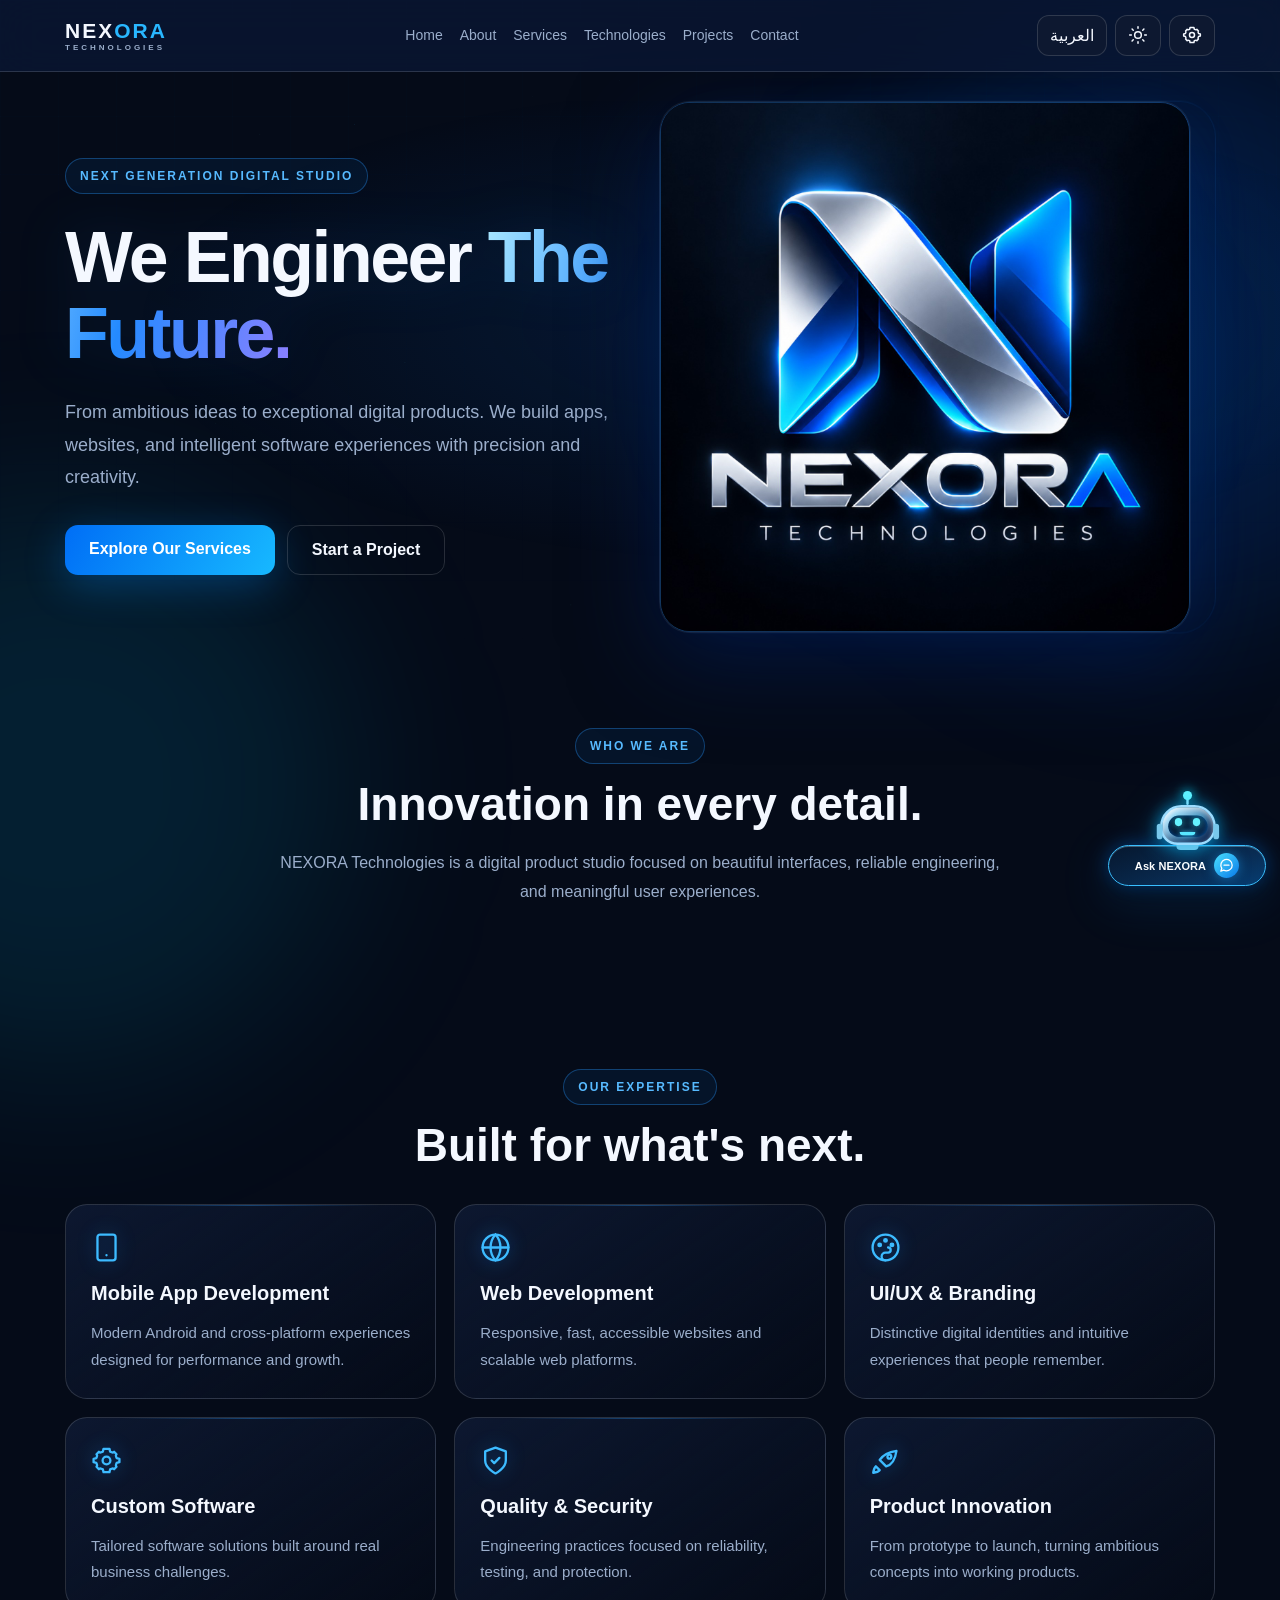
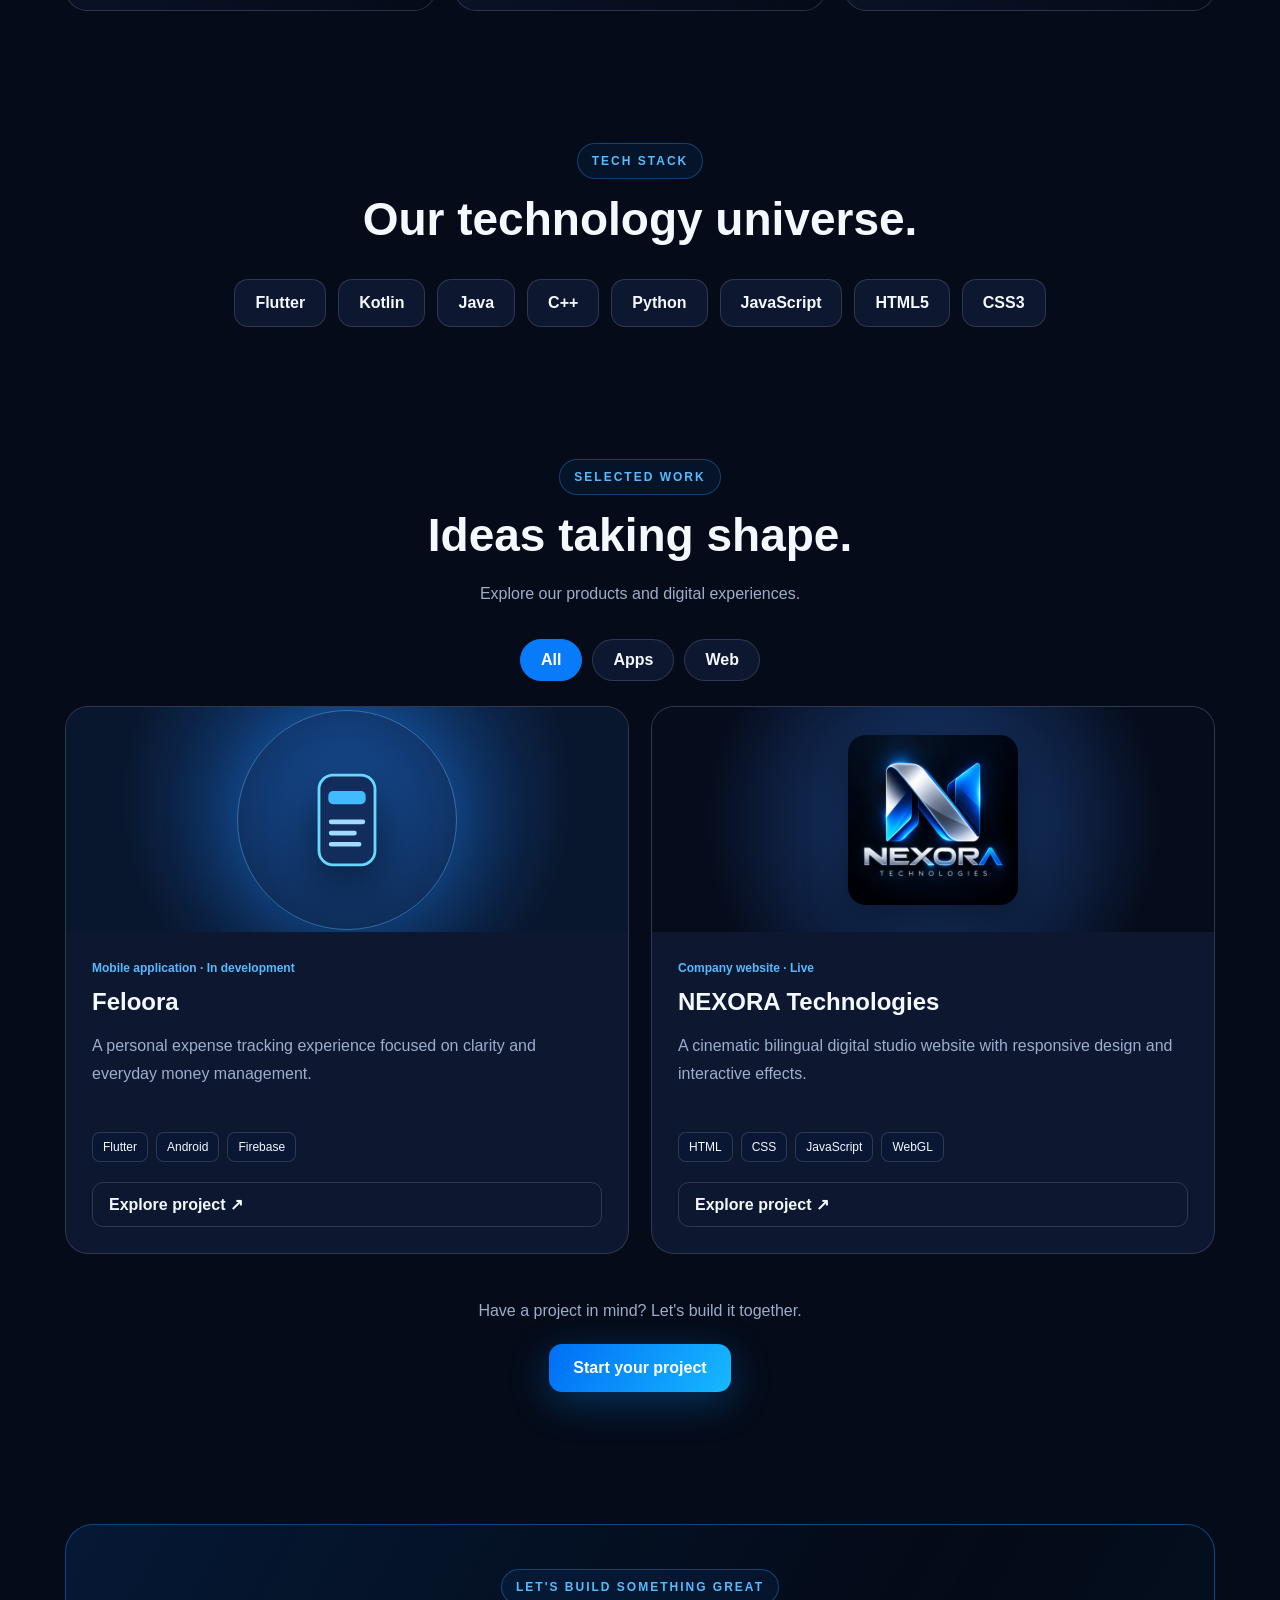
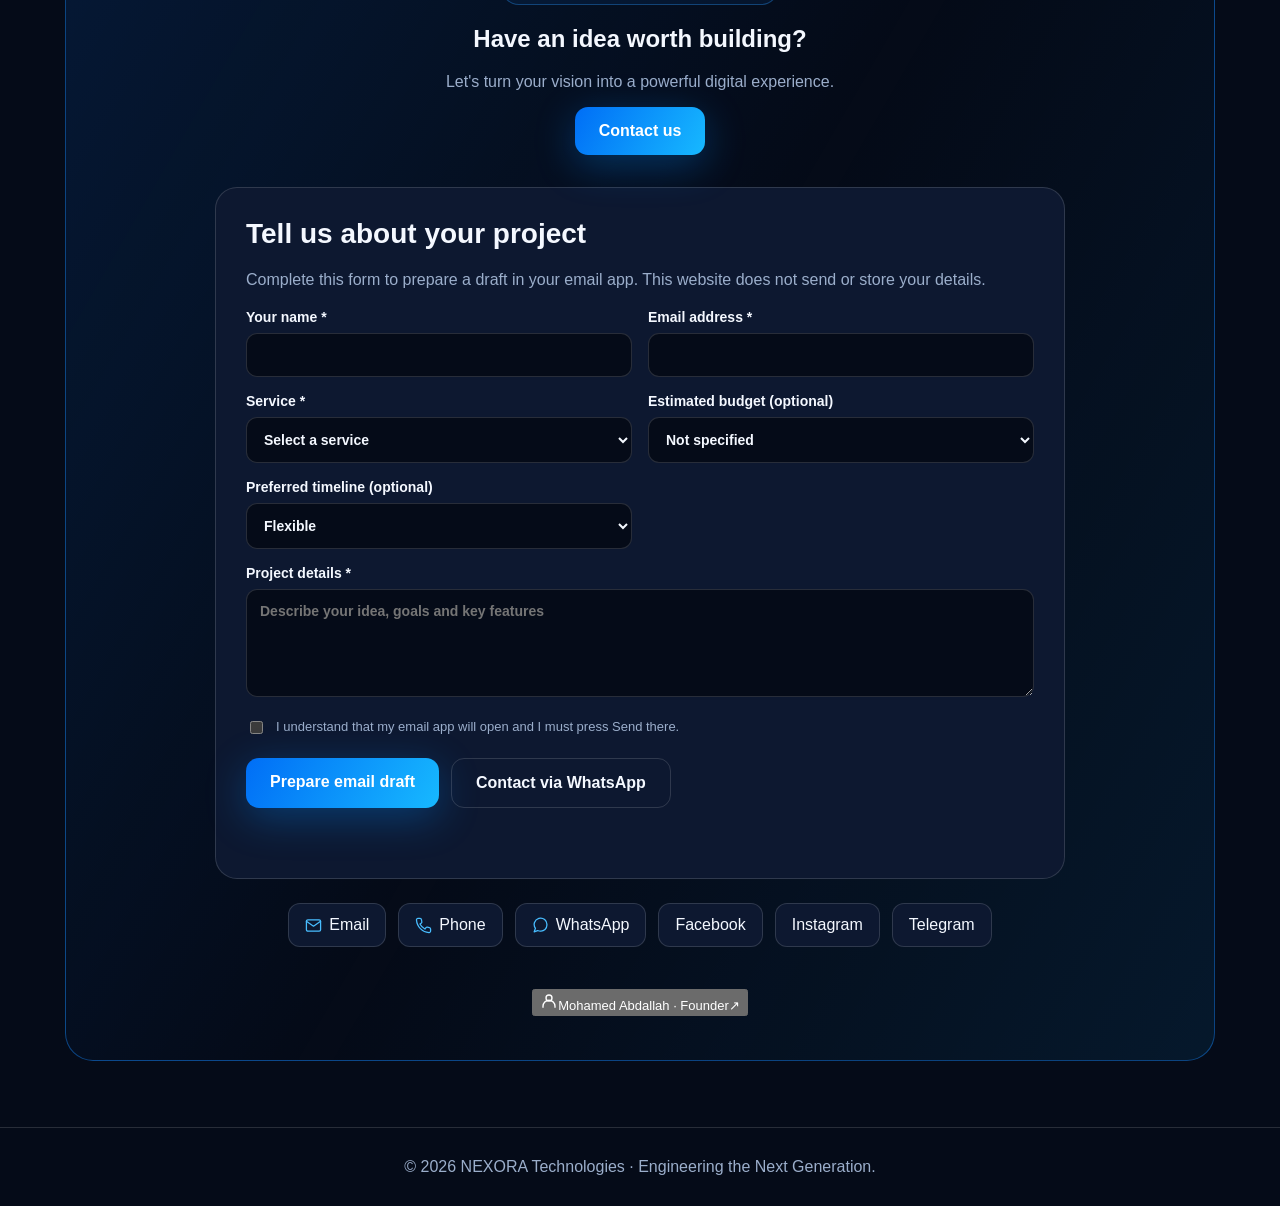
==== commit d220f44c: "Add files via upload" ====
--- a/index.html
+++ b/index.html
@@ -14,4 +14,4 @@
 <meta name="twitter:image" content="https://mapdllah306.github.io/nexora-technologies/logo.png">
 <link rel="icon" type="image/png" href="logo.png">
 <script type="application/ld+json">{"@context":"https://schema.org","@type":"Organization","name":"NEXORA Technologies","url":"https://mapdllah306.github.io/nexora-technologies/","logo":"https://mapdllah306.github.io/nexora-technologies/logo.png","description":"Digital product studio for mobile apps, websites, digital design and custom software.","email":"mapdllah306@gmail.com","telephone":"+201062950403","founder":{"@type":"Person","name":"Mohamed Abdallah"},"sameAs":["https://www.facebook.com/share/1CDwVxaHWW/","https://www.instagram.com/mohamed_apdallah_404","https://t.me/mohamed_error_404"]}</script>
-<link rel="stylesheet" href="css/style.css"></head><body><div class="orb"></div><div class="orb two"></div><a href="#home" class="skip-link" data-i="skip">Skip to content</a><div class="progress" id="progress" aria-hidden="true"></div><header><div class="nav"><a class="brand" href="#home" dir="ltr">NEX<b>ORA</b><small style="display:block;font-size:8px;letter-spacing:3px;color:var(--muted)">TECHNOLOGIES</small></a><nav class="links" aria-label="Main navigation" data-nav-label><a data-i="navHome" href="#home">Home</a><a data-i="navAbout" href="#about">About</a><a data-i="navServices" href="#services">Services</a><a data-i="navTech" href="#tech">Technologies</a><a data-i="navProjects" href="#projects">Projects</a><a data-i="navContact" href="#contact">Contact</a></nav><div class="actions"><button class="small" id="menuToggle" aria-label="Open menu" aria-expanded="false" aria-controls="mobileMenu"><svg class="ui-icon" viewBox="0 0 24 24" fill="none" stroke="currentColor" stroke-width="1.8" stroke-linecap="round" stroke-linejoin="round" aria-hidden="true"><path d="M4 6h16M4 12h16M4 18h16"/></svg></button><button class="small" id="lang" aria-label="Switch language">العربية</button><button class="small" id="theme" aria-label="Toggle theme"><svg class="ui-icon" viewBox="0 0 24 24" fill="none" stroke="currentColor" stroke-width="1.8" stroke-linecap="round" stroke-linejoin="round" aria-hidden="true"><circle cx="12" cy="12" r="4"/><path d="M12 2v2M12 20v2M4.9 4.9l1.4 1.4M17.7 17.7l1.4 1.4M2 12h2M20 12h2M4.9 19.1l1.4-1.4M17.7 6.3l1.4-1.4"/></svg></button><div class="nx-settings"><button class="small nx-icon-button" id="settingsToggle" type="button" aria-label="Settings" aria-expanded="false" aria-controls="settingsPanel" title="Settings"><svg class="ui-icon" viewBox="0 0 24 24" fill="none" stroke="currentColor" stroke-width="1.8" stroke-linecap="round" stroke-linejoin="round" aria-hidden="true"><circle cx="12" cy="12" r="3"/><path d="M19.4 15a1.7 1.7 0 0 0 .34 1.87l-1.87 1.87A1.7 1.7 0 0 0 16 18.4l-1.2.5-.5 2.1h-4.6l-.5-2.1-1.2-.5a1.7 1.7 0 0 0-1.87.34l-1.87-1.87A1.7 1.7 0 0 0 4.6 15l-.5-1.2L2 13.3V10.7l2.1-.5.5-1.2a1.7 1.7 0 0 0-.34-1.87l1.87-1.87A1.7 1.7 0 0 0 8 5.6l1.2-.5.5-2.1h4.6l.5 2.1 1.2.5a1.7 1.7 0 0 0 1.87-.34l1.87 1.87A1.7 1.7 0 0 0 19.4 9l.5 1.2 2.1.5v2.6l-2.1.5z"/></svg></button><div id="settingsPanel" class="nx-settings-panel" hidden><h3 id="settingsTitle">Preferences</h3><label class="nx-setting-row" for="v10Motion"><span id="motionLabel">Cinematic effects</span><input id="v10Motion" type="checkbox" checked></label><p id="settingsHint">Your preference is saved on this device.</p></div></div></div></div><nav id="mobileMenu" aria-label="Mobile navigation" inert></nav></header><main><div class="hero" id="home"><canvas id="nexora-webgl" aria-hidden="true"></canvas><canvas id="nexora-space" aria-hidden="true"></canvas><div><span class="eyebrow" data-i="eyebrow">NEXT GENERATION DIGITAL STUDIO</span><h1 data-i="heroTitle">We Engineer <span class="gradient">The Future.</span></h1><p data-i="heroDesc">From ambitious ideas to exceptional digital products. We build apps, websites, and intelligent software experiences with precision and creativity.</p><div class="buttons"><a class="btn primary" href="#services" data-i="explore">Explore Our Services </a><a class="btn" href="#contact" data-i="start">Start a Project</a></div></div><div class="visual"><div class="halo" aria-hidden="true"></div><img src="logo.png" alt="NEXORA Technologies" width="530" height="530" decoding="async" fetchpriority="high"></div></div><section id="about"><div class="section-head"><span class="eyebrow" data-i="aboutLabel">WHO WE ARE</span><h2 data-i="aboutTitle">Innovation built into every pixel.</h2><p data-i="aboutDesc">NEXORA Technologies is a digital product studio focused on beautiful interfaces, reliable engineering, and meaningful user experiences.</p></div></section><section id="services"><div class="section-head"><span class="eyebrow" data-i="servicesLabel">OUR EXPERTISE</span><h2 data-i="servicesTitle">Built for what's next.</h2></div><div class="grid"><div class="card"><span class="ico"><svg class="ui-icon" viewBox="0 0 24 24" fill="none" stroke="currentColor" stroke-width="1.8" stroke-linecap="round" stroke-linejoin="round" aria-hidden="true"><rect x="5" y="2" width="14" height="20" rx="2"/><path d="M12 18h.01"/></svg></span><h3 data-i="s1">Mobile App Development</h3><p data-i="s1d">Modern Android and cross-platform experiences designed for performance and growth.</p></div><div class="card"><span class="ico"><svg class="ui-icon" viewBox="0 0 24 24" fill="none" stroke="currentColor" stroke-width="1.8" stroke-linecap="round" stroke-linejoin="round" aria-hidden="true"><circle cx="12" cy="12" r="10"/><path d="M2 12h20M12 2a15 15 0 0 1 0 20M12 2a15 15 0 0 0 0 20"/></svg></span><h3 data-i="s2">Web Development</h3><p data-i="s2d">Responsive, fast, accessible websites and scalable web platforms.</p></div><div class="card"><span class="ico"><svg class="ui-icon" viewBox="0 0 24 24" fill="none" stroke="currentColor" stroke-width="1.8" stroke-linecap="round" stroke-linejoin="round" aria-hidden="true"><circle cx="12" cy="12" r="10"/><circle cx="7.5" cy="10" r="1"/><circle cx="12" cy="6.5" r="1"/><circle cx="17" cy="10" r="1"/><path d="M12 22a3 3 0 0 1-3-3c0-1.7 1.3-3 3-3h2a2 2 0 0 0 2-2c0-1.1-.9-2-2-2"/></svg></span><h3 data-i="s3">UI/UX & Branding</h3><p data-i="s3d">Distinctive digital identities and intuitive experiences that people remember.</p></div><div class="card"><span class="ico"><svg class="ui-icon" viewBox="0 0 24 24" fill="none" stroke="currentColor" stroke-width="1.8" stroke-linecap="round" stroke-linejoin="round" aria-hidden="true"><circle cx="12" cy="12" r="3"/><path d="M19.4 15a1.7 1.7 0 0 0 .34 1.87l-1.87 1.87A1.7 1.7 0 0 0 16 18.4l-1.2.5-.5 2.1h-4.6l-.5-2.1-1.2-.5a1.7 1.7 0 0 0-1.87.34l-1.87-1.87A1.7 1.7 0 0 0 4.6 15l-.5-1.2L2 13.3V10.7l2.1-.5.5-1.2a1.7 1.7 0 0 0-.34-1.87l1.87-1.87A1.7 1.7 0 0 0 8 5.6l1.2-.5.5-2.1h4.6l.5 2.1 1.2.5a1.7 1.7 0 0 0 1.87-.34l1.87 1.87A1.7 1.7 0 0 0 19.4 9l.5 1.2 2.1.5v2.6l-2.1.5z"/></svg></span><h3 data-i="s4">Custom Software</h3><p data-i="s4d">Tailored software solutions built around real business challenges.</p></div><div class="card"><span class="ico"><svg class="ui-icon" viewBox="0 0 24 24" fill="none" stroke="currentColor" stroke-width="1.8" stroke-linecap="round" stroke-linejoin="round" aria-hidden="true"><path d="M12 22s8-4 8-10V5l-8-3-8 3v7c0 6 8 10 8 10z"/><path d="m9 12 2 2 4-4"/></svg></span><h3 data-i="s5">Quality & Security</h3><p data-i="s5d">Engineering practices focused on reliability, testing, and protection.</p></div><div class="card"><span class="ico"><svg class="ui-icon" viewBox="0 0 24 24" fill="none" stroke="currentColor" stroke-width="1.8" stroke-linecap="round" stroke-linejoin="round" aria-hidden="true"><path d="M4.5 16.5c-1.5 1.3-2 5-2 5s3.7-.5 5-2l-3-3zm3-5 5 5c4-1 7-5 8-12-7 1-11 4-13 7z"/><circle cx="15" cy="9" r="1.5"/></svg></span><h3 data-i="s6">Product Innovation</h3><p data-i="s6d">From prototype to launch, turning ambitious concepts into working products.</p></div></div></section><section id="tech"><div class="section-head"><span class="eyebrow" data-i="techLabel">TECH STACK</span><h2 data-i="techTitle">Our technology universe.</h2></div><div class="chips"><span class="chip" dir="ltr">Flutter</span><span class="chip" dir="ltr">Kotlin</span><span class="chip" dir="ltr">Java</span><span class="chip" dir="ltr">C++</span><span class="chip" dir="ltr">Python</span><span class="chip" dir="ltr">JavaScript</span><span class="chip" dir="ltr">HTML5</span><span class="chip" dir="ltr">CSS3</span></div></section><section id="projects" class="portfolio-section"><div class="section-head"><span class="eyebrow" data-i="projectsLabel">SELECTED WORK</span><h2 data-i="projectsTitle">Ideas taking shape.</h2><p id="portfolioIntro">Explore our products and digital experiences.</p></div><div class="portfolio-filters" role="group" aria-label="Filter projects"><button type="button" class="portfolio-filter active" data-filter="all" aria-pressed="true">All</button><button type="button" class="portfolio-filter" data-filter="apps" aria-pressed="false">Apps</button><button type="button" class="portfolio-filter" data-filter="web" aria-pressed="false">Web</button></div><div class="portfolio-grid"><article class="portfolio-card" data-category="apps"><div class="portfolio-art art-feloora" aria-hidden="true"><div class="portfolio-orbit"></div><svg viewBox="0 0 120 120" width="112" height="112" fill="none"><rect x="30" y="12" width="60" height="96" rx="15" fill="#122d5b" stroke="#68d7ff" stroke-width="3"/><rect x="40" y="29" width="40" height="14" rx="5" fill="#42baff"/><path d="M43 62h34M43 74h25M43 86h30" stroke="#9fdcff" stroke-width="5" stroke-linecap="round"/></svg></div><div class="portfolio-info"><span class="portfolio-type" id="felooraType">Mobile application · In development</span><h3 dir="ltr">Feloora</h3><p id="felooraSummary">A personal expense tracking experience focused on clarity and everyday money management.</p><div class="portfolio-tags"><span>Flutter</span><span>Android</span><span>Firebase</span></div><button class="portfolio-detail" data-project="feloora" type="button">Explore project <span aria-hidden="true">↗</span></button></div></article><article class="portfolio-card" data-category="web"><div class="portfolio-art art-nexora" aria-hidden="true"><img src="logo.png" alt="" loading="lazy" width="220" height="220"></div><div class="portfolio-info"><span class="portfolio-type" id="nexoraType">Company website · Live</span><h3 dir="ltr">NEXORA Technologies</h3><p id="nexoraSummary">A cinematic bilingual digital studio website with responsive design and interactive effects.</p><div class="portfolio-tags"><span>HTML</span><span>CSS</span><span>JavaScript</span><span>WebGL</span></div><button class="portfolio-detail" data-project="nexora" type="button">Explore project <span aria-hidden="true">↗</span></button></div></article></div><div class="portfolio-cta"><p id="portfolioCta">Have a project in mind? Let's build it together.</p><a class="btn primary" href="#contact" id="portfolioContact">Start your project</a></div></section><dialog id="projectDialog" class="project-dialog" aria-labelledby="dialogTitle"><div class="dialog-top"><span class="eyebrow" id="dialogCategory"></span><button type="button" class="dialog-close" id="dialogClose" aria-label="Close project details">×</button></div><h2 id="dialogTitle"></h2><p id="dialogDescription"></p><h3 id="dialogHighlightsTitle">Highlights</h3><ul id="dialogHighlights"></ul><div class="dialog-actions"><a id="dialogLink" class="btn primary" href="https://mapdllah306.github.io/nexora-technologies/" target="_blank" rel="noopener noreferrer">Visit website</a><button type="button" class="btn" id="dialogDone">Close</button></div></dialog><section id="contact"><div class="contact"><span class="eyebrow" data-i="contactLabel">LET'S BUILD SOMETHING GREAT</span><h2 data-i="contactTitle">Have an idea worth building?</h2><p data-i="contactDesc">Let's turn your vision into a powerful digital experience.</p><a class="btn primary" href="#projectInquiry" id="contactBtn" data-i="contactButton">Contact us </a><form id="projectInquiry" class="inquiry-form" novalidate aria-labelledby="inquiryHeading"><h3 id="inquiryHeading">Tell us about your project</h3><p id="inquiryHint">Complete the form to prepare an email in your email app. No information is sent by this website.</p><div class="inquiry-grid"><label><span data-v9="name">Your name *</span><input id="inqName" name="name" autocomplete="name" maxlength="90" required></label><label><span data-v9="email">Email address *</span><input id="inqEmail" name="email" type="email" autocomplete="email" maxlength="150" required></label><label><span data-v9="service">Service *</span><select id="inqService" name="service" required><option value="">Select a service</option><option value="apps">Mobile app</option><option value="web">Website</option><option value="design">Design / Branding</option><option value="software">Custom software</option><option value="other">Other</option></select></label><label><span data-v9="budget">Estimated budget (optional)</span><select id="inqBudget" name="budget"><option value="unspecified">Not specified</option><option value="discuss">Let's discuss</option><option value="under1000">Under $1,000 USD</option><option value="1000to5000">$1,000–$5,000 USD</option><option value="over5000">Over $5,000 USD</option></select></label><label><span data-v9="timeline">Preferred timeline (optional)</span><select id="inqTimeline" name="timeline"><option value="flexible">Flexible</option><option value="month">Within 1 month</option><option value="quarter">1–3 months</option><option value="later">More than 3 months</option></select></label><label class="full"><span data-v9="details">Project details *</span><textarea id="inqDetails" name="details" rows="5" minlength="15" maxlength="2500" required placeholder="Describe your idea, goals and key features"></textarea></label></div><label class="consent"><input type="checkbox" id="inqConsent" required><span id="consentText">I understand this opens my email application and I must press Send there.</span></label><div class="inquiry-actions"><button class="btn primary" type="submit" id="inquirySubmit">Prepare email</button><a class="btn" href="https://wa.me/201023799167" target="_blank" rel="noopener noreferrer" id="inquiryWhatsApp">Contact via WhatsApp</a></div><p id="inquiryStatus" role="status" aria-live="polite"></p></form><div class="contact-methods"><a href="mailto:mapdllah306@gmail.com"><svg class="ui-icon" viewBox="0 0 24 24" fill="none" stroke="currentColor" stroke-width="1.8" stroke-linecap="round" stroke-linejoin="round" aria-hidden="true"><rect x="2" y="4" width="20" height="16" rx="2"/><path d="m2 6 10 7 10-7"/></svg> <span data-i="emailLabel">Email</span></a><a href="tel:+201062950403"><svg class="ui-icon" viewBox="0 0 24 24" fill="none" stroke="currentColor" stroke-width="1.8" stroke-linecap="round" stroke-linejoin="round" aria-hidden="true"><path d="M22 16.9v3a2 2 0 0 1-2.2 2 19 19 0 0 1-17.7-17.7A2 2 0 0 1 4.1 2h3a2 2 0 0 1 2 1.7l.5 3a2 2 0 0 1-.6 1.8L7 10a16 16 0 0 0 7 7l1.5-2a2 2 0 0 1 1.8-.6l3 .5a2 2 0 0 1 1.7 2z"/></svg> <span data-i="phoneLabel">Phone</span></a><a href="https://wa.me/201023799167" target="_blank" rel="noopener noreferrer"><svg class="ui-icon" viewBox="0 0 24 24" fill="none" stroke="currentColor" stroke-width="1.8" stroke-linecap="round" stroke-linejoin="round" aria-hidden="true"><path d="M21 11.5a8.4 8.4 0 0 1-9 8.5 9 9 0 0 1-4-.9L3 21l1.9-5A9 9 0 1 1 21 11.5z"/></svg> WhatsApp</a><a href="https://www.facebook.com/share/1CDwVxaHWW/" target="_blank" rel="noopener noreferrer">Facebook</a><a href="https://www.instagram.com/mohamed_apdallah_404?dlrf=MWpkcXhucWlpbmlsaA==" target="_blank" rel="noopener noreferrer">Instagram</a><a href="https://t.me/mohamed_error_404" target="_blank" rel="noopener noreferrer">Telegram</a></div><p class="founder" data-i="founder">Mohamed Abdallah · Founder</p></div></section></main><footer>© <span id="year"></span> NEXORA Technologies · <span data-i="footer">Engineering the Next Generation.</span></footer><aside class="nx-assistant" id="nxAssistant" aria-label="NEXORA website assistant"><div class="nx-assistant-dock"><div class="nx-robot-stage"><span class="nx-robot" id="nxRobot" aria-hidden="true"><span class="nx-robot-antenna"></span><span class="nx-robot-head"><span class="nx-robot-ear left"></span><span class="nx-robot-ear right"></span><span class="nx-robot-face"><span class="nx-robot-eyes"><i></i><i></i></span><span class="nx-robot-mouth"></span></span></span><span class="nx-robot-neck"></span></span></div><button type="button" class="nx-assistant-launch" id="nxAssistantLaunch" aria-expanded="false" aria-controls="nxAssistantPanel"><span id="nxAssistantLaunchText">Ask NEXORA</span><span class="nx-capsule-chat" aria-hidden="true"><svg viewBox="0 0 24 24" width="17" height="17" fill="none" stroke="currentColor" stroke-width="1.8" stroke-linecap="round" stroke-linejoin="round"><path d="M20 11.5a8 8 0 0 1-8 8 9 9 0 0 1-4-.9L4 20l1.4-4A8 8 0 1 1 20 11.5Z"/><path d="M8.5 11.5h7"/></svg></span></button></div><section class="nx-assistant-panel" id="nxAssistantPanel" hidden aria-labelledby="nxAssistantTitle"><header class="nx-assistant-head"><div class="nx-assistant-status"><span class="nx-status-dot" aria-hidden="true"></span><div><strong id="nxAssistantTitle">NEXORA Assistant</strong><small id="nxAssistantSubtitle">Instant website guide · no AI API connected</small></div></div><div class="nx-assistant-controls"><button type="button" id="nxAssistantMinimize" aria-label="Minimize assistant" title="Minimize">−</button><button type="button" id="nxAssistantClose" aria-label="Close assistant">×</button></div></header><div class="nx-assistant-messages" id="nxAssistantMessages" role="log" aria-live="polite" aria-relevant="additions text"></div><div class="nx-assistant-voice"><label for="nxAssistantVoice"><input type="checkbox" id="nxAssistantVoice" checked><span id="nxAssistantVoiceLabel">Speak replies aloud</span></label><button type="button" id="nxAssistantStop" hidden>Stop voice</button></div><div class="nx-assistant-suggestions" id="nxAssistantSuggestions"></div><form id="nxAssistantForm" class="nx-assistant-form"><label class="sr-only" for="nxAssistantInput">Your question</label><input id="nxAssistantInput" maxlength="300" autocomplete="off" placeholder="Ask about our services…" required><button type="submit" id="nxAssistantSend" aria-label="Send message"><svg viewBox="0 0 24 24" width="18" height="18" fill="none" stroke="currentColor" stroke-width="2" stroke-linecap="round" stroke-linejoin="round" aria-hidden="true"><path d="m22 2-7 20-4-9-9-4Z"/><path d="M22 2 11 13"/></svg><span class="sr-only">Send</span></button></form><p class="nx-assistant-disclaimer" id="nxAssistantDisclaimer">Automated answers about NEXORA only. Do not enter sensitive information.</p></section></aside><script src="js/main.js" defer></script><script src="js/assistant.js" defer></script></body></html>
+<link rel="stylesheet" href="css/style.css"></head><body><div class="orb"></div><div class="orb two"></div><a href="#home" class="skip-link" data-i="skip">Skip to content</a><div class="progress" id="progress" aria-hidden="true"></div><header><div class="nav"><a class="brand" href="#home" dir="ltr">NEX<b>ORA</b><small style="display:block;font-size:8px;letter-spacing:3px;color:var(--muted)">TECHNOLOGIES</small></a><nav class="links" aria-label="Main navigation" data-nav-label><a data-i="navHome" href="#home">Home</a><a data-i="navAbout" href="#about">About</a><a data-i="navServices" href="#services">Services</a><a data-i="navTech" href="#tech">Technologies</a><a data-i="navProjects" href="#projects">Projects</a><a data-i="navContact" href="#contact">Contact</a></nav><div class="actions"><button class="small" id="menuToggle" aria-label="Open menu" aria-expanded="false" aria-controls="mobileMenu"><svg class="ui-icon" viewBox="0 0 24 24" fill="none" stroke="currentColor" stroke-width="1.8" stroke-linecap="round" stroke-linejoin="round" aria-hidden="true"><path d="M4 6h16M4 12h16M4 18h16"/></svg></button><button class="small" id="lang" aria-label="Switch language">العربية</button><button class="small" id="theme" aria-label="Toggle theme"><svg class="ui-icon" viewBox="0 0 24 24" fill="none" stroke="currentColor" stroke-width="1.8" stroke-linecap="round" stroke-linejoin="round" aria-hidden="true"><circle cx="12" cy="12" r="4"/><path d="M12 2v2M12 20v2M4.9 4.9l1.4 1.4M17.7 17.7l1.4 1.4M2 12h2M20 12h2M4.9 19.1l1.4-1.4M17.7 6.3l1.4-1.4"/></svg></button><div class="nx-settings"><button class="small nx-icon-button" id="settingsToggle" type="button" aria-label="Settings" aria-expanded="false" aria-controls="settingsPanel" title="Settings"><svg class="ui-icon" viewBox="0 0 24 24" fill="none" stroke="currentColor" stroke-width="1.8" stroke-linecap="round" stroke-linejoin="round" aria-hidden="true"><circle cx="12" cy="12" r="3"/><path d="M19.4 15a1.7 1.7 0 0 0 .34 1.87l-1.87 1.87A1.7 1.7 0 0 0 16 18.4l-1.2.5-.5 2.1h-4.6l-.5-2.1-1.2-.5a1.7 1.7 0 0 0-1.87.34l-1.87-1.87A1.7 1.7 0 0 0 4.6 15l-.5-1.2L2 13.3V10.7l2.1-.5.5-1.2a1.7 1.7 0 0 0-.34-1.87l1.87-1.87A1.7 1.7 0 0 0 8 5.6l1.2-.5.5-2.1h4.6l.5 2.1 1.2.5a1.7 1.7 0 0 0 1.87-.34l1.87 1.87A1.7 1.7 0 0 0 19.4 9l.5 1.2 2.1.5v2.6l-2.1.5z"/></svg></button><div id="settingsPanel" class="nx-settings-panel" hidden><h3 id="settingsTitle">Preferences</h3><label class="nx-setting-row" for="v10Motion"><span id="motionLabel">Cinematic effects</span><input id="v10Motion" type="checkbox" checked></label><p id="settingsHint">Your preference is saved on this device.</p></div></div></div></div><nav id="mobileMenu" aria-label="Mobile navigation" inert></nav></header><main><div class="hero" id="home"><canvas id="nexora-webgl" aria-hidden="true"></canvas><canvas id="nexora-space" aria-hidden="true"></canvas><div><span class="eyebrow" data-i="eyebrow">NEXT GENERATION DIGITAL STUDIO</span><h1 data-i="heroTitle">We Engineer <span class="gradient">The Future.</span></h1><p data-i="heroDesc">From ambitious ideas to exceptional digital products. We build apps, websites, and intelligent software experiences with precision and creativity.</p><div class="buttons"><a class="btn primary" href="#services" data-i="explore">Explore Our Services </a><a class="btn" href="#contact" data-i="start">Start a Project</a></div></div><div class="visual"><div class="halo" aria-hidden="true"></div><img src="logo.png" alt="NEXORA Technologies" width="530" height="530" decoding="async" fetchpriority="high"></div></div><section id="about"><div class="section-head"><span class="eyebrow" data-i="aboutLabel">WHO WE ARE</span><h2 data-i="aboutTitle">Innovation built into every pixel.</h2><p data-i="aboutDesc">NEXORA Technologies is a digital product studio focused on beautiful interfaces, reliable engineering, and meaningful user experiences.</p></div></section><section id="services"><div class="section-head"><span class="eyebrow" data-i="servicesLabel">OUR EXPERTISE</span><h2 data-i="servicesTitle">Built for what's next.</h2></div><div class="grid"><div class="card"><span class="ico"><svg class="ui-icon" viewBox="0 0 24 24" fill="none" stroke="currentColor" stroke-width="1.8" stroke-linecap="round" stroke-linejoin="round" aria-hidden="true"><rect x="5" y="2" width="14" height="20" rx="2"/><path d="M12 18h.01"/></svg></span><h3 data-i="s1">Mobile App Development</h3><p data-i="s1d">Modern Android and cross-platform experiences designed for performance and growth.</p></div><div class="card"><span class="ico"><svg class="ui-icon" viewBox="0 0 24 24" fill="none" stroke="currentColor" stroke-width="1.8" stroke-linecap="round" stroke-linejoin="round" aria-hidden="true"><circle cx="12" cy="12" r="10"/><path d="M2 12h20M12 2a15 15 0 0 1 0 20M12 2a15 15 0 0 0 0 20"/></svg></span><h3 data-i="s2">Web Development</h3><p data-i="s2d">Responsive, fast, accessible websites and scalable web platforms.</p></div><div class="card"><span class="ico"><svg class="ui-icon" viewBox="0 0 24 24" fill="none" stroke="currentColor" stroke-width="1.8" stroke-linecap="round" stroke-linejoin="round" aria-hidden="true"><circle cx="12" cy="12" r="10"/><circle cx="7.5" cy="10" r="1"/><circle cx="12" cy="6.5" r="1"/><circle cx="17" cy="10" r="1"/><path d="M12 22a3 3 0 0 1-3-3c0-1.7 1.3-3 3-3h2a2 2 0 0 0 2-2c0-1.1-.9-2-2-2"/></svg></span><h3 data-i="s3">UI/UX & Branding</h3><p data-i="s3d">Distinctive digital identities and intuitive experiences that people remember.</p></div><div class="card"><span class="ico"><svg class="ui-icon" viewBox="0 0 24 24" fill="none" stroke="currentColor" stroke-width="1.8" stroke-linecap="round" stroke-linejoin="round" aria-hidden="true"><circle cx="12" cy="12" r="3"/><path d="M19.4 15a1.7 1.7 0 0 0 .34 1.87l-1.87 1.87A1.7 1.7 0 0 0 16 18.4l-1.2.5-.5 2.1h-4.6l-.5-2.1-1.2-.5a1.7 1.7 0 0 0-1.87.34l-1.87-1.87A1.7 1.7 0 0 0 4.6 15l-.5-1.2L2 13.3V10.7l2.1-.5.5-1.2a1.7 1.7 0 0 0-.34-1.87l1.87-1.87A1.7 1.7 0 0 0 8 5.6l1.2-.5.5-2.1h4.6l.5 2.1 1.2.5a1.7 1.7 0 0 0 1.87-.34l1.87 1.87A1.7 1.7 0 0 0 19.4 9l.5 1.2 2.1.5v2.6l-2.1.5z"/></svg></span><h3 data-i="s4">Custom Software</h3><p data-i="s4d">Tailored software solutions built around real business challenges.</p></div><div class="card"><span class="ico"><svg class="ui-icon" viewBox="0 0 24 24" fill="none" stroke="currentColor" stroke-width="1.8" stroke-linecap="round" stroke-linejoin="round" aria-hidden="true"><path d="M12 22s8-4 8-10V5l-8-3-8 3v7c0 6 8 10 8 10z"/><path d="m9 12 2 2 4-4"/></svg></span><h3 data-i="s5">Quality & Security</h3><p data-i="s5d">Engineering practices focused on reliability, testing, and protection.</p></div><div class="card"><span class="ico"><svg class="ui-icon" viewBox="0 0 24 24" fill="none" stroke="currentColor" stroke-width="1.8" stroke-linecap="round" stroke-linejoin="round" aria-hidden="true"><path d="M4.5 16.5c-1.5 1.3-2 5-2 5s3.7-.5 5-2l-3-3zm3-5 5 5c4-1 7-5 8-12-7 1-11 4-13 7z"/><circle cx="15" cy="9" r="1.5"/></svg></span><h3 data-i="s6">Product Innovation</h3><p data-i="s6d">From prototype to launch, turning ambitious concepts into working products.</p></div></div></section><section id="tech"><div class="section-head"><span class="eyebrow" data-i="techLabel">TECH STACK</span><h2 data-i="techTitle">Our technology universe.</h2></div><div class="chips"><span class="chip" dir="ltr">Flutter</span><span class="chip" dir="ltr">Kotlin</span><span class="chip" dir="ltr">Java</span><span class="chip" dir="ltr">C++</span><span class="chip" dir="ltr">Python</span><span class="chip" dir="ltr">JavaScript</span><span class="chip" dir="ltr">HTML5</span><span class="chip" dir="ltr">CSS3</span></div></section><section id="projects" class="portfolio-section"><div class="section-head"><span class="eyebrow" data-i="projectsLabel">SELECTED WORK</span><h2 data-i="projectsTitle">Ideas taking shape.</h2><p id="portfolioIntro">Explore our products and digital experiences.</p></div><div class="portfolio-filters" role="group" aria-label="Filter projects"><button type="button" class="portfolio-filter active" data-filter="all" aria-pressed="true">All</button><button type="button" class="portfolio-filter" data-filter="apps" aria-pressed="false">Apps</button><button type="button" class="portfolio-filter" data-filter="web" aria-pressed="false">Web</button></div><div class="portfolio-grid"><article class="portfolio-card" data-category="apps"><div class="portfolio-art art-feloora" aria-hidden="true"><div class="portfolio-orbit"></div><svg viewBox="0 0 120 120" width="112" height="112" fill="none"><rect x="30" y="12" width="60" height="96" rx="15" fill="#122d5b" stroke="#68d7ff" stroke-width="3"/><rect x="40" y="29" width="40" height="14" rx="5" fill="#42baff"/><path d="M43 62h34M43 74h25M43 86h30" stroke="#9fdcff" stroke-width="5" stroke-linecap="round"/></svg></div><div class="portfolio-info"><span class="portfolio-type" id="felooraType">Mobile application · In development</span><h3 dir="ltr">Feloora</h3><p id="felooraSummary">A personal expense tracking experience focused on clarity and everyday money management.</p><div class="portfolio-tags"><span>Flutter</span><span>Android</span><span>Firebase</span></div><button class="portfolio-detail" data-project="feloora" type="button">Explore project <span aria-hidden="true">↗</span></button></div></article><article class="portfolio-card" data-category="web"><div class="portfolio-art art-nexora" aria-hidden="true"><img src="logo.png" alt="" loading="lazy" width="220" height="220"></div><div class="portfolio-info"><span class="portfolio-type" id="nexoraType">Company website · Live</span><h3 dir="ltr">NEXORA Technologies</h3><p id="nexoraSummary">A cinematic bilingual digital studio website with responsive design and interactive effects.</p><div class="portfolio-tags"><span>HTML</span><span>CSS</span><span>JavaScript</span><span>WebGL</span></div><button class="portfolio-detail" data-project="nexora" type="button">Explore project <span aria-hidden="true">↗</span></button></div></article></div><div class="portfolio-cta"><p id="portfolioCta">Have a project in mind? Let's build it together.</p><a class="btn primary" href="#contact" id="portfolioContact">Start your project</a></div></section><dialog id="projectDialog" class="project-dialog" aria-labelledby="dialogTitle"><div class="dialog-top"><span class="eyebrow" id="dialogCategory"></span><button type="button" class="dialog-close" id="dialogClose" aria-label="Close project details">×</button></div><h2 id="dialogTitle"></h2><p id="dialogDescription"></p><h3 id="dialogHighlightsTitle">Highlights</h3><ul id="dialogHighlights"></ul><div class="dialog-actions"><a id="dialogLink" class="btn primary" href="https://mapdllah306.github.io/nexora-technologies/" target="_blank" rel="noopener noreferrer">Visit website</a><button type="button" class="btn" id="dialogDone">Close</button></div></dialog><section id="contact"><div class="contact"><span class="eyebrow" data-i="contactLabel">LET'S BUILD SOMETHING GREAT</span><h2 data-i="contactTitle">Have an idea worth building?</h2><p data-i="contactDesc">Let's turn your vision into a powerful digital experience.</p><a class="btn primary" href="#projectInquiry" id="contactBtn" data-i="contactButton">Contact us </a><form id="projectInquiry" class="inquiry-form" novalidate aria-labelledby="inquiryHeading"><h3 id="inquiryHeading">Tell us about your project</h3><p id="inquiryHint">Complete the form to prepare an email in your email app. No information is sent by this website.</p><div class="inquiry-grid"><label><span data-v9="name">Your name *</span><input id="inqName" name="name" autocomplete="name" maxlength="90" required></label><label><span data-v9="email">Email address *</span><input id="inqEmail" name="email" type="email" autocomplete="email" maxlength="150" required></label><label><span data-v9="service">Service *</span><select id="inqService" name="service" required><option value="">Select a service</option><option value="apps">Mobile app</option><option value="web">Website</option><option value="design">Design / Branding</option><option value="software">Custom software</option><option value="other">Other</option></select></label><label><span data-v9="budget">Estimated budget (optional)</span><select id="inqBudget" name="budget"><option value="unspecified">Not specified</option><option value="discuss">Let's discuss</option><option value="under1000">Under $1,000 USD</option><option value="1000to5000">$1,000–$5,000 USD</option><option value="over5000">Over $5,000 USD</option></select></label><label><span data-v9="timeline">Preferred timeline (optional)</span><select id="inqTimeline" name="timeline"><option value="flexible">Flexible</option><option value="month">Within 1 month</option><option value="quarter">1–3 months</option><option value="later">More than 3 months</option></select></label><label class="full"><span data-v9="details">Project details *</span><textarea id="inqDetails" name="details" rows="5" minlength="15" maxlength="2500" required placeholder="Describe your idea, goals and key features"></textarea></label></div><label class="consent"><input type="checkbox" id="inqConsent" required><span id="consentText">I understand this opens my email application and I must press Send there.</span></label><div class="inquiry-actions"><button class="btn primary" type="submit" id="inquirySubmit">Prepare email</button><a class="btn" href="https://wa.me/201023799167" target="_blank" rel="noopener noreferrer" id="inquiryWhatsApp">Contact via WhatsApp</a></div><p id="inquiryStatus" role="status" aria-live="polite"></p></form><div class="contact-methods"><a href="mailto:mapdllah306@gmail.com"><svg class="ui-icon" viewBox="0 0 24 24" fill="none" stroke="currentColor" stroke-width="1.8" stroke-linecap="round" stroke-linejoin="round" aria-hidden="true"><rect x="2" y="4" width="20" height="16" rx="2"/><path d="m2 6 10 7 10-7"/></svg> <span data-i="emailLabel">Email</span></a><a href="tel:+201062950403"><svg class="ui-icon" viewBox="0 0 24 24" fill="none" stroke="currentColor" stroke-width="1.8" stroke-linecap="round" stroke-linejoin="round" aria-hidden="true"><path d="M22 16.9v3a2 2 0 0 1-2.2 2 19 19 0 0 1-17.7-17.7A2 2 0 0 1 4.1 2h3a2 2 0 0 1 2 1.7l.5 3a2 2 0 0 1-.6 1.8L7 10a16 16 0 0 0 7 7l1.5-2a2 2 0 0 1 1.8-.6l3 .5a2 2 0 0 1 1.7 2z"/></svg> <span data-i="phoneLabel">Phone</span></a><a href="https://wa.me/201023799167" target="_blank" rel="noopener noreferrer"><svg class="ui-icon" viewBox="0 0 24 24" fill="none" stroke="currentColor" stroke-width="1.8" stroke-linecap="round" stroke-linejoin="round" aria-hidden="true"><path d="M21 11.5a8.4 8.4 0 0 1-9 8.5 9 9 0 0 1-4-.9L3 21l1.9-5A9 9 0 1 1 21 11.5z"/></svg> WhatsApp</a><a href="https://www.facebook.com/share/1CDwVxaHWW/" target="_blank" rel="noopener noreferrer">Facebook</a><a href="https://www.instagram.com/mohamed_apdallah_404?dlrf=MWpkcXhucWlpbmlsaA==" target="_blank" rel="noopener noreferrer">Instagram</a><a href="https://t.me/mohamed_error_404" target="_blank" rel="noopener noreferrer">Telegram</a></div><button type="button" class="founder nx-founder-trigger" id="nxFounderOpen" aria-haspopup="dialog" aria-controls="nxFounderDialog" aria-label="View Mohamed Abdallah founder profile"><svg viewBox="0 0 24 24" width="18" height="18" fill="none" stroke="currentColor" stroke-width="1.8" aria-hidden="true"><circle cx="12" cy="8" r="4"/><path d="M4 21v-2a8 8 0 0 1 16 0v2"/></svg><span data-i="founder">Mohamed Abdallah · Founder</span><span aria-hidden="true">↗</span></button></div></section></main><footer>© <span id="year"></span> NEXORA Technologies · <span data-i="footer">Engineering the Next Generation.</span></footer><div class="nx-founder-overlay" id="nxFounderOverlay" hidden><section class="nx-founder-dialog" id="nxFounderDialog" role="dialog" aria-modal="true" aria-labelledby="nxFounderName" aria-describedby="nxFounderBio" tabindex="-1"><canvas class="nx-founder-network" id="nxFounderNetwork" aria-hidden="true"></canvas><div class="nx-founder-content"><button type="button" class="nx-founder-close" id="nxFounderClose" aria-label="Close profile">×</button><div class="nx-founder-hero"><div class="nx-founder-photo"><img src="founder-portrait.webp" width="900" height="1200" alt="Mohamed Abdallah in a white suit" loading="lazy" decoding="async"><span class="nx-founder-photo-caption">NEXORA · FOUNDER</span></div><div class="nx-founder-intro"><span class="nx-founder-kicker" data-founder-en="MEET THE FOUNDER" data-founder-ar="تعرّف على المؤسس">MEET THE FOUNDER</span><h2 id="nxFounderName">Mohamed<br>Abdallah <span class="nx-founder-check" aria-hidden="true">✦</span></h2><p class="nx-founder-role" data-founder-en="Founder & Developer · NEXORA Technologies" data-founder-ar="المؤسس والمطوّر · NEXORA Technologies">Founder & Developer · NEXORA Technologies</p><p id="nxFounderBio" data-founder-en="Building purposeful digital products through modern development, thoughtful design, and dependable engineering." data-founder-ar="أحوّل الأفكار إلى منتجات رقمية عملية عبر التطوير الحديث والتصميم المدروس والهندسة البرمجية الموثوقة.">Building purposeful digital products through modern development, thoughtful design, and dependable engineering.</p><div class="nx-founder-status"><span class="nx-founder-status-dot"></span><span data-founder-en="Building the next generation" data-founder-ar="نصنع الجيل القادم">Building the next generation</span></div></div></div><div class="nx-founder-skills"><div><span class="nx-skill-icon">⌘</span><strong data-founder-en="Web & Mobile" data-founder-ar="الويب والموبايل">Web & Mobile</strong><small data-founder-en="Apps and websites" data-founder-ar="تطبيقات ومواقع">Apps and websites</small></div><div><span class="nx-skill-icon">◈</span><strong>UI/UX & 3D</strong><small data-founder-en="Digital experiences" data-founder-ar="تجارب رقمية">Digital experiences</small></div><div><span class="nx-skill-icon">◇</span><strong data-founder-en="Digital Products" data-founder-ar="منتجات رقمية">Digital Products</strong><small>Feloora · NEXORA</small></div><div><span class="nx-skill-icon">⬡</span><strong data-founder-en="Quality & Security" data-founder-ar="الجودة والأمان">Quality & Security</strong><small data-founder-en="Reliable engineering" data-founder-ar="هندسة موثوقة">Reliable engineering</small></div></div><div class="nx-founder-social"><a href="https://wa.me/201023799167" target="_blank" rel="noopener noreferrer"><span class="nx-social-glyph">◉</span>WhatsApp <span aria-hidden="true">↗</span></a><a href="https://www.facebook.com/share/1CDwVxaHWW/" target="_blank" rel="noopener noreferrer"><span class="nx-social-glyph">f</span>Facebook <span aria-hidden="true">↗</span></a><a href="https://www.instagram.com/mohamed_apdallah_404" target="_blank" rel="noopener noreferrer"><span class="nx-social-glyph">◎</span>Instagram <span aria-hidden="true">↗</span></a><a href="https://t.me/mohamed_error_404" target="_blank" rel="noopener noreferrer"><span class="nx-social-glyph">➤</span>Telegram <span aria-hidden="true">↗</span></a></div><div class="nx-founder-cta"><a href="mailto:mapdllah306@gmail.com"><span aria-hidden="true">✉</span><span data-founder-en="Send Email" data-founder-ar="إرسال بريد إلكتروني">Send Email</span><span aria-hidden="true">↗</span></a><a class="nx-founder-cta-primary" href="#projects" id="nxFounderProjects"><span data-founder-en="Explore NEXORA Projects" data-founder-ar="استكشف مشروعات NEXORA">Explore NEXORA Projects</span><span aria-hidden="true">→</span></a></div></div></section></div><aside class="nx-assistant" id="nxAssistant" aria-label="NEXORA website assistant"><div class="nx-assistant-dock"><div class="nx-robot-stage"><span class="nx-robot" id="nxRobot" aria-hidden="true"><span class="nx-robot-antenna"></span><span class="nx-robot-head"><span class="nx-robot-ear left"></span><span class="nx-robot-ear right"></span><span class="nx-robot-face"><span class="nx-robot-eyes"><i></i><i></i></span><span class="nx-robot-mouth"></span></span></span><span class="nx-robot-neck"></span></span></div><button type="button" class="nx-assistant-launch" id="nxAssistantLaunch" aria-expanded="false" aria-controls="nxAssistantPanel"><span id="nxAssistantLaunchText">Ask NEXORA</span><span class="nx-capsule-chat" aria-hidden="true"><svg viewBox="0 0 24 24" width="17" height="17" fill="none" stroke="currentColor" stroke-width="1.8" stroke-linecap="round" stroke-linejoin="round"><path d="M20 11.5a8 8 0 0 1-8 8 9 9 0 0 1-4-.9L4 20l1.4-4A8 8 0 1 1 20 11.5Z"/><path d="M8.5 11.5h7"/></svg></span></button></div><section class="nx-assistant-panel" id="nxAssistantPanel" hidden aria-labelledby="nxAssistantTitle"><header class="nx-assistant-head"><div class="nx-assistant-status"><span class="nx-status-dot" aria-hidden="true"></span><div><strong id="nxAssistantTitle">NEXORA Assistant</strong><small id="nxAssistantSubtitle">Instant website guide · no AI API connected</small></div></div><div class="nx-assistant-controls"><button type="button" id="nxAssistantMinimize" aria-label="Minimize assistant" title="Minimize">−</button><button type="button" id="nxAssistantClose" aria-label="Close assistant">×</button></div></header><div class="nx-assistant-messages" id="nxAssistantMessages" role="log" aria-live="polite" aria-relevant="additions text"></div><div class="nx-assistant-voice"><label for="nxAssistantVoice"><input type="checkbox" id="nxAssistantVoice" checked><span id="nxAssistantVoiceLabel">Speak replies aloud</span></label><button type="button" id="nxAssistantStop" hidden>Stop voice</button></div><div class="nx-assistant-suggestions" id="nxAssistantSuggestions"></div><form id="nxAssistantForm" class="nx-assistant-form"><label class="sr-only" for="nxAssistantInput">Your question</label><input id="nxAssistantInput" maxlength="300" autocomplete="off" placeholder="Ask about our services…" required><button type="submit" id="nxAssistantSend" aria-label="Send message"><svg viewBox="0 0 24 24" width="18" height="18" fill="none" stroke="currentColor" stroke-width="2" stroke-linecap="round" stroke-linejoin="round" aria-hidden="true"><path d="m22 2-7 20-4-9-9-4Z"/><path d="M22 2 11 13"/></svg><span class="sr-only">Send</span></button></form><p class="nx-assistant-disclaimer" id="nxAssistantDisclaimer">Automated answers about NEXORA only. Do not enter sensitive information.</p></section></aside><script src="js/main.js" defer></script><script src="js/assistant.js" defer></script><script src="js/founder.js" defer></script></body></html>
--- a/css/style.css
+++ b/css/style.css
@@ -90,3 +90,93 @@
 
 /* V15 — animated, accessible robotic assistant; no external assets or tracking */
 .nx-assistant-launch{position:relative;min-height:58px;padding-inline-start:12px;gap:12px;isolation:isolate}.nx-robot{position:relative;display:inline-flex;align-items:center;flex-direction:column;justify-content:flex-end;width:51px;height:64px;flex-shrink:0;margin-top:-21px;filter:drop-shadow(0 4px 10px #00bfff77);animation:nx-robot-float 3.2s ease-in-out infinite}.nx-robot-head{position:relative;display:block;width:47px;height:42px;border:2px solid #80e9ff;border-radius:17px 17px 14px 14px;background:linear-gradient(135deg,#d7f5ff 0%,#5da8d3 26%,#193f77 75%,#061b38 100%);box-shadow:inset 0 2px 7px #ffffffaa,0 0 14px #16c6ff80;transform:rotate(-5deg)}.nx-robot-face{position:absolute;inset:7px 5px 5px;border-radius:10px;background:linear-gradient(160deg,#05152f,#092d58);box-shadow:inset 0 0 7px #008eff80;display:flex;flex-direction:column;align-items:center;justify-content:center;gap:5px}.nx-robot-eyes{display:flex;gap:9px}.nx-robot-eyes i{display:block;width:7px;height:8px;border-radius:4px;background:#65f3ff;box-shadow:0 0 9px #5ae9ff;animation:nx-robot-blink 5s infinite}.nx-robot-mouth{width:17px;height:3px;border-radius:8px;background:#59e8ff;box-shadow:0 0 7px #39d8ff;transition:height .09s,width .09s}.nx-robot.speaking .nx-robot-mouth{animation:nx-robot-talk .19s ease-in-out infinite alternate}.nx-robot.typing .nx-robot-mouth{animation:nx-robot-talk .32s ease-in-out infinite alternate}.nx-robot-antenna{width:3px;height:9px;border-radius:4px;background:#a2e7ff;position:relative}.nx-robot-antenna::before{content:"";position:absolute;top:-6px;left:-3px;width:9px;height:9px;border-radius:50%;background:#60f2ff;box-shadow:0 0 13px #00d9ff}.nx-robot-ear{position:absolute;top:14px;width:6px;height:14px;background:#78c8ec;border-radius:4px}.nx-robot-ear.left{left:-6px}.nx-robot-ear.right{right:-6px}.nx-robot-neck{width:19px;height:5px;border-radius:0 0 5px 5px;background:#70c8e9}.nx-assistant-launch:hover .nx-robot-head{transform:rotate(4deg)}.nx-assistant-voice{display:flex;align-items:center;justify-content:space-between;gap:8px;padding:8px 14px 0;font-size:11px;color:var(--muted)}.nx-assistant-voice label{display:flex;align-items:center;gap:7px;cursor:pointer}.nx-assistant-voice input{accent-color:#078dff}.nx-assistant-voice button{background:transparent;color:var(--text);border:1px solid var(--line);border-radius:7px;padding:5px 9px;cursor:pointer}.nx-msg.bot{min-height:35px}.nx-msg.bot.typing::after{content:"▍";color:#23a9ff;animation:nx-caret .7s step-end infinite}@keyframes nx-caret{50%{opacity:0}}@keyframes nx-robot-talk{from{height:3px;width:16px}to{height:10px;width:11px}}@keyframes nx-robot-float{50%{transform:translateY(-4px)}}@keyframes nx-robot-blink{0%,43%,47%,100%{transform:scaleY(1)}45%{transform:scaleY(.12)}}@media(prefers-reduced-motion:reduce){.nx-robot,.nx-robot-eyes i,.nx-robot.speaking .nx-robot-mouth,.nx-robot.typing .nx-robot-mouth,.nx-msg.bot.typing::after{animation:none!important}}body.v10-motion-off .nx-robot,body.v10-motion-off .nx-robot-eyes i,body.v10-motion-off .nx-robot-mouth{animation:none!important}@media(max-width:550px){.nx-assistant-launch{min-height:53px}.nx-robot{transform:scale(.9);transform-origin:center bottom;margin-inline:-3px}}
+
+/* V16 — compact robot ABOVE the capsule, responsive premium chat */
+.nx-assistant{inset-inline-end:clamp(14px,3vw,30px);bottom:calc(16px + env(safe-area-inset-bottom,0px));z-index:350;direction:ltr}
+.nx-assistant-dock{display:flex;align-items:center;flex-direction:column;position:relative;width:max-content;max-width:100%;margin-inline-start:auto;filter:drop-shadow(0 10px 22px #008bff2a)}
+.nx-robot-stage{height:74px;width:100%;display:flex;justify-content:center;align-items:flex-end;pointer-events:none;position:relative;z-index:2;margin-bottom:-7px}
+.nx-robot{width:76px;height:73px;margin:0;transform-origin:center bottom;filter:drop-shadow(0 4px 12px #00bfff70)}
+.nx-robot-head{width:68px;height:57px;border-radius:26px 26px 21px 21px;border:3px solid #9bdcff;background:linear-gradient(135deg,#f8fdff 3%,#a5d8f5 22%,#4c8cb9 57%,#132e5e 93%);box-shadow:inset 0 3px 7px #fff9,inset -6px -5px 9px #071d4480,0 0 18px #10baff70;transform:none}
+.nx-robot-face{inset:10px 7px 7px;border-radius:17px;background:linear-gradient(145deg,#020a1b,#081f41 78%);gap:7px}
+.nx-robot-eyes{gap:13px}.nx-robot-eyes i{width:9px;height:10px;border-radius:50%;box-shadow:0 0 10px #37e8ff}
+.nx-robot-mouth{height:4px;width:19px;border-radius:0 0 15px 15px}
+.nx-robot-antenna{height:12px}.nx-robot-antenna::before{width:11px;height:11px;top:-7px;left:-4px}
+.nx-robot-ear{top:20px;height:19px;width:7px}.nx-robot-ear.left{left:-7px}.nx-robot-ear.right{right:-7px}
+.nx-robot-neck{width:27px;height:7px}
+.nx-assistant-launch{width:185px;min-height:45px;justify-content:center;gap:12px;padding:9px 14px;border:1px solid #39bfff;border-radius:24px;background:linear-gradient(160deg,#06172e,#092b51 60%,#063d72);box-shadow:inset 0 1px 0 #b2eaff55,0 0 18px #007dff5c,0 9px 25px #0008;font-size:12px;letter-spacing:.1px;white-space:nowrap;transition:transform .2s,box-shadow .2s}
+.nx-assistant-launch:hover{transform:translateY(-2px);box-shadow:0 0 24px #079cff90,0 9px 25px #0008}
+.nx-capsule-chat{display:grid;place-items:center;width:27px;height:27px;flex-shrink:0;border-radius:50%;background:linear-gradient(135deg,#4ce1ff,#0879e8);box-shadow:0 0 12px #1baaff80}
+.nx-assistant-panel{bottom:calc(100% + 12px);inset-inline-end:0;width:min(390px,calc(100vw - 24px));height:min(515px,calc(100dvh - 190px));min-height:260px;border-radius:24px;border:1px solid #289dff99;background:linear-gradient(160deg,#081b36f5,#020b1af9);color:#e9f5ff;box-shadow:0 0 0 1px #a0e9ff17,inset 0 1px 0 #b9eaff30,0 0 32px #008fff40,0 20px 65px #000c;backdrop-filter:blur(22px);direction:inherit}
+.nx-assistant-head{background:linear-gradient(100deg,#09244b,#06172e);border-bottom:1px solid #38b9ff50;padding:13px 15px;gap:8px}
+.nx-assistant-status,.nx-assistant-controls{display:flex;align-items:center;gap:10px}.nx-status-dot{width:8px;height:8px;flex-shrink:0;border-radius:50%;background:#00d9b2;box-shadow:0 0 10px #00d9b2}
+.nx-assistant-head strong{font-size:13px}.nx-assistant-head small{font-size:9px;line-height:1.4}
+.nx-assistant-controls button{width:30px;height:30px;border:1px solid #77caff44;border-radius:50%;display:grid;place-items:center;font-size:20px;background:#061b37;color:#e9f5ff}
+.nx-assistant-messages{padding:17px 14px;gap:12px}.nx-msg{background:#102747;border:1px solid #5a9fe12e;color:#edf7ff;border-radius:15px;font-size:12px}.nx-msg.user{background:#0760b1;border-color:#128be3}
+.nx-assistant-voice{color:#a8c5e6}.nx-assistant-voice button{color:#d4edff;border-color:#4e9fe45e}
+.nx-assistant-suggestions{padding:10px 12px}.nx-assistant-suggestions button{background:#071c37;border:1px solid #238de66b;color:#dcefff}
+.nx-assistant-form{padding:10px 12px 7px;border-top:1px solid #2a82d03b}.nx-assistant-form input{background:#0c213f;color:#fff;border:1px solid #3988cb61;border-radius:14px;min-height:41px}.nx-assistant-form input::placeholder{color:#9bb9d6}.nx-assistant-form button{width:43px;min-width:43px;border-radius:14px;display:grid;place-items:center;background:linear-gradient(135deg,#1ac5ff,#075de4)}
+.nx-assistant-disclaimer{color:#9eb8d2;font-size:9px}
+.nx-assistant[data-open="true"] .nx-assistant-dock{display:none}
+.nx-assistant[data-open="true"] .nx-assistant-panel{position:relative;bottom:auto;inset-inline-end:auto}
+.nx-assistant[data-open="true"]{bottom:calc(12px + env(safe-area-inset-bottom,0px))}
+@media(max-width:550px){.nx-assistant-launch{width:164px;min-height:41px;font-size:11px;padding:8px 12px}.nx-robot-stage{height:67px}.nx-robot{transform:scale(.88);transform-origin:center bottom}.nx-assistant-panel{width:calc(100vw - 24px);height:min(500px,calc(100dvh - 85px));min-height:230px}.nx-assistant[data-open="true"]{inset-inline-end:12px}}
+@media(max-height:570px){.nx-assistant-panel{height:calc(100dvh - 40px);min-height:0}.nx-assistant[data-open="true"]{bottom:8px}}
+@media(prefers-reduced-motion:reduce){.nx-assistant-launch{transition:none}}
+
+/* V17 — mobile-first assistant layout and containment repair */
+.nx-assistant{position:fixed!important;inset:auto 14px calc(14px + env(safe-area-inset-bottom,0px)) auto!important;z-index:900;width:auto;max-width:calc(100vw - 28px);direction:ltr;box-sizing:border-box}
+.nx-assistant *{box-sizing:border-box}
+.nx-assistant-dock{width:158px;max-width:100%;margin:0;align-items:center}
+.nx-robot-stage{width:100%;height:61px;margin:0 0 -5px;justify-content:center}
+.nx-robot{width:67px;height:65px;transform:scale(.82);transform-origin:center bottom}
+.nx-assistant-launch{width:158px!important;min-height:40px!important;padding:7px 10px!important;gap:8px;font-size:11px!important;border-radius:24px;justify-content:center}
+.nx-capsule-chat{width:25px;height:25px}
+.nx-assistant[data-open="true"]{inset:auto 12px calc(12px + env(safe-area-inset-bottom,0px)) auto!important;width:min(374px,calc(100vw - 24px));max-width:calc(100vw - 24px)}
+.nx-assistant[data-open="true"] .nx-assistant-dock{display:none!important}
+.nx-assistant-panel{position:relative!important;inset:auto!important;bottom:auto!important;width:100%!important;height:min(510px,calc(100dvh - 118px))!important;min-height:0!important;max-height:calc(100dvh - 118px);display:flex;flex-direction:column;overflow:hidden;border-radius:22px;direction:ltr}
+.nx-assistant-panel[hidden]{display:none!important}
+.nx-assistant-panel .nx-assistant-head{flex:0 0 auto;min-height:64px;padding:12px 13px 10px;gap:8px;align-items:center;justify-content:space-between}
+.nx-assistant-status{min-width:0;flex:1}.nx-assistant-status>div{min-width:0}.nx-assistant-head strong{font-size:13px}.nx-assistant-head small{font-size:9px;overflow-wrap:anywhere}
+.nx-assistant-controls{flex-shrink:0;gap:5px}.nx-assistant-controls button{width:30px;height:30px;flex-shrink:0}
+.nx-assistant-messages{flex:1 1 auto;min-height:0;overflow-y:auto;overflow-x:hidden;gap:10px;padding:14px 12px;display:flex;flex-direction:column;align-items:stretch}
+.nx-msg{display:block;flex:0 0 auto;align-self:flex-start;max-width:88%;width:max-content;min-width:0;white-space:pre-wrap;overflow-wrap:anywhere;word-break:normal;line-height:1.55;padding:10px 12px;margin:0;font-size:12px}
+.nx-msg.user{align-self:flex-end}.nx-msg.bot{align-self:flex-start}
+.nx-assistant-voice{flex:0 0 auto;padding:7px 12px 3px;gap:8px;flex-wrap:wrap}.nx-assistant-voice label{min-width:0}
+.nx-assistant-suggestions{flex:0 0 auto;max-width:100%;padding:7px 12px;gap:6px;overflow-x:auto}
+.nx-assistant-form{flex:0 0 auto;min-width:0;padding:9px 12px 6px;align-items:stretch}.nx-assistant-form input{width:0;min-width:0;flex:1;font-size:12px}.nx-assistant-form button{min-height:42px}
+.nx-assistant-disclaimer{flex:0 0 auto;padding:0 12px 10px;margin:0;font-size:9px;line-height:1.4}
+.nx-assistant[data-open="true"] .nx-robot-stage{position:relative;display:flex;flex:0 0 auto;height:52px;width:100%;margin:0;justify-content:center;align-items:flex-end;pointer-events:none;z-index:2}
+.nx-assistant[data-open="true"] .nx-robot{transform:scale(.72);margin-bottom:-9px}
+.nx-assistant[data-open="true"] .nx-assistant-panel{overflow:visible;margin-top:41px}
+.nx-assistant[data-open="true"] .nx-assistant-panel>.nx-robot-stage{position:absolute;top:-51px;left:0;right:0}
+.nx-assistant[data-open="true"] .nx-assistant-panel>.nx-assistant-head{border-radius:21px 21px 0 0}
+.nx-assistant[data-open="true"] .nx-assistant-panel{height:min(485px,calc(100dvh - 145px))!important;max-height:calc(100dvh - 145px)}
+html[lang="ar"] .nx-assistant-panel{direction:rtl}html[lang="ar"] .nx-assistant-messages{direction:rtl}html[lang="ar"] .nx-msg.user{align-self:flex-start}html[lang="ar"] .nx-msg.bot{align-self:flex-end}
+@media(max-width:550px){.nx-assistant{right:12px!important;bottom:calc(14px + env(safe-area-inset-bottom,0px))!important}.nx-assistant[data-open="true"]{right:12px!important;bottom:calc(10px + env(safe-area-inset-bottom,0px))!important}.nx-assistant-panel{width:100%!important}.nx-assistant-launch{width:158px!important}.nx-assistant-panel .nx-assistant-head{padding:11px 12px}}
+@media(max-height:550px){.nx-assistant[data-open="true"] .nx-assistant-panel{height:calc(100dvh - 98px)!important;max-height:calc(100dvh - 98px)}.nx-assistant[data-open="true"] .nx-assistant-panel{margin-top:32px}.nx-assistant[data-open="true"] .nx-assistant-panel>.nx-robot-stage{top:-43px}}
+@media(prefers-reduced-motion:reduce){.nx-robot{animation:none!important}}
+
+/* V18 — robot head stays visibly ABOVE the expanded chat window.
+   The robot stage is a sibling of the panel, not clipped by its contents. */
+.nx-assistant[data-open="true"]{overflow:visible!important}
+.nx-assistant[data-open="true"]>.nx-robot-stage{
+  position:absolute!important;top:-61px!important;left:0!important;right:0!important;
+  width:100%!important;height:72px!important;margin:0!important;z-index:12!important;
+  display:flex!important;align-items:flex-end!important;justify-content:center!important;
+  pointer-events:none;overflow:visible;
+}
+.nx-assistant[data-open="true"]>.nx-robot-stage .nx-robot{
+  transform:scale(.9)!important;transform-origin:center bottom;
+  margin-bottom:0!important;filter:drop-shadow(0 2px 12px #00bfffaa);
+}
+.nx-assistant[data-open="true"] .nx-assistant-panel{
+  margin-top:0!important;overflow:hidden!important;
+  height:min(485px,calc(100dvh - 156px))!important;
+  max-height:calc(100dvh - 156px)!important;
+}
+.nx-assistant[data-open="true"] .nx-assistant-panel>.nx-robot-stage{display:none!important}
+@media(max-height:550px){
+ .nx-assistant[data-open="true"]>.nx-robot-stage{top:-49px!important;height:58px!important}
+ .nx-assistant[data-open="true"]>.nx-robot-stage .nx-robot{transform:scale(.7)!important}
+ .nx-assistant[data-open="true"] .nx-assistant-panel{height:calc(100dvh - 116px)!important;max-height:calc(100dvh - 116px)!important}
+}
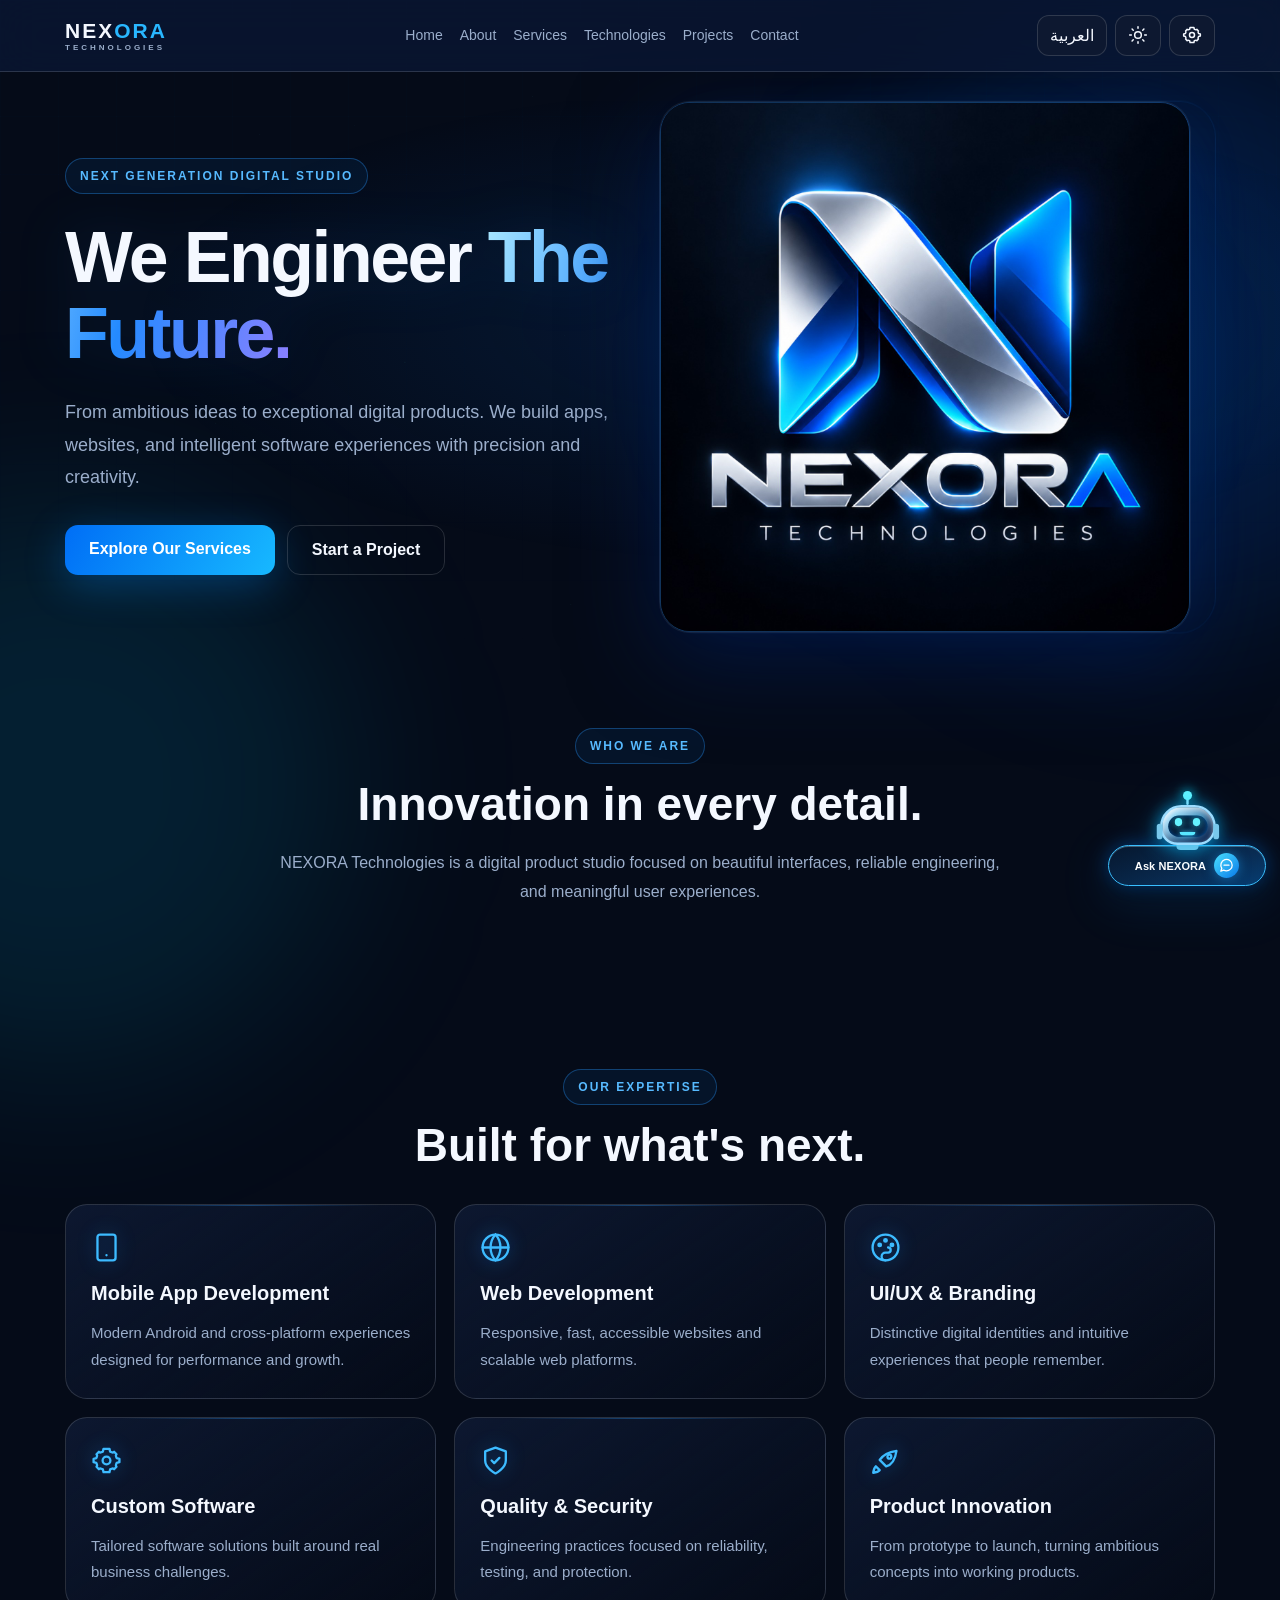
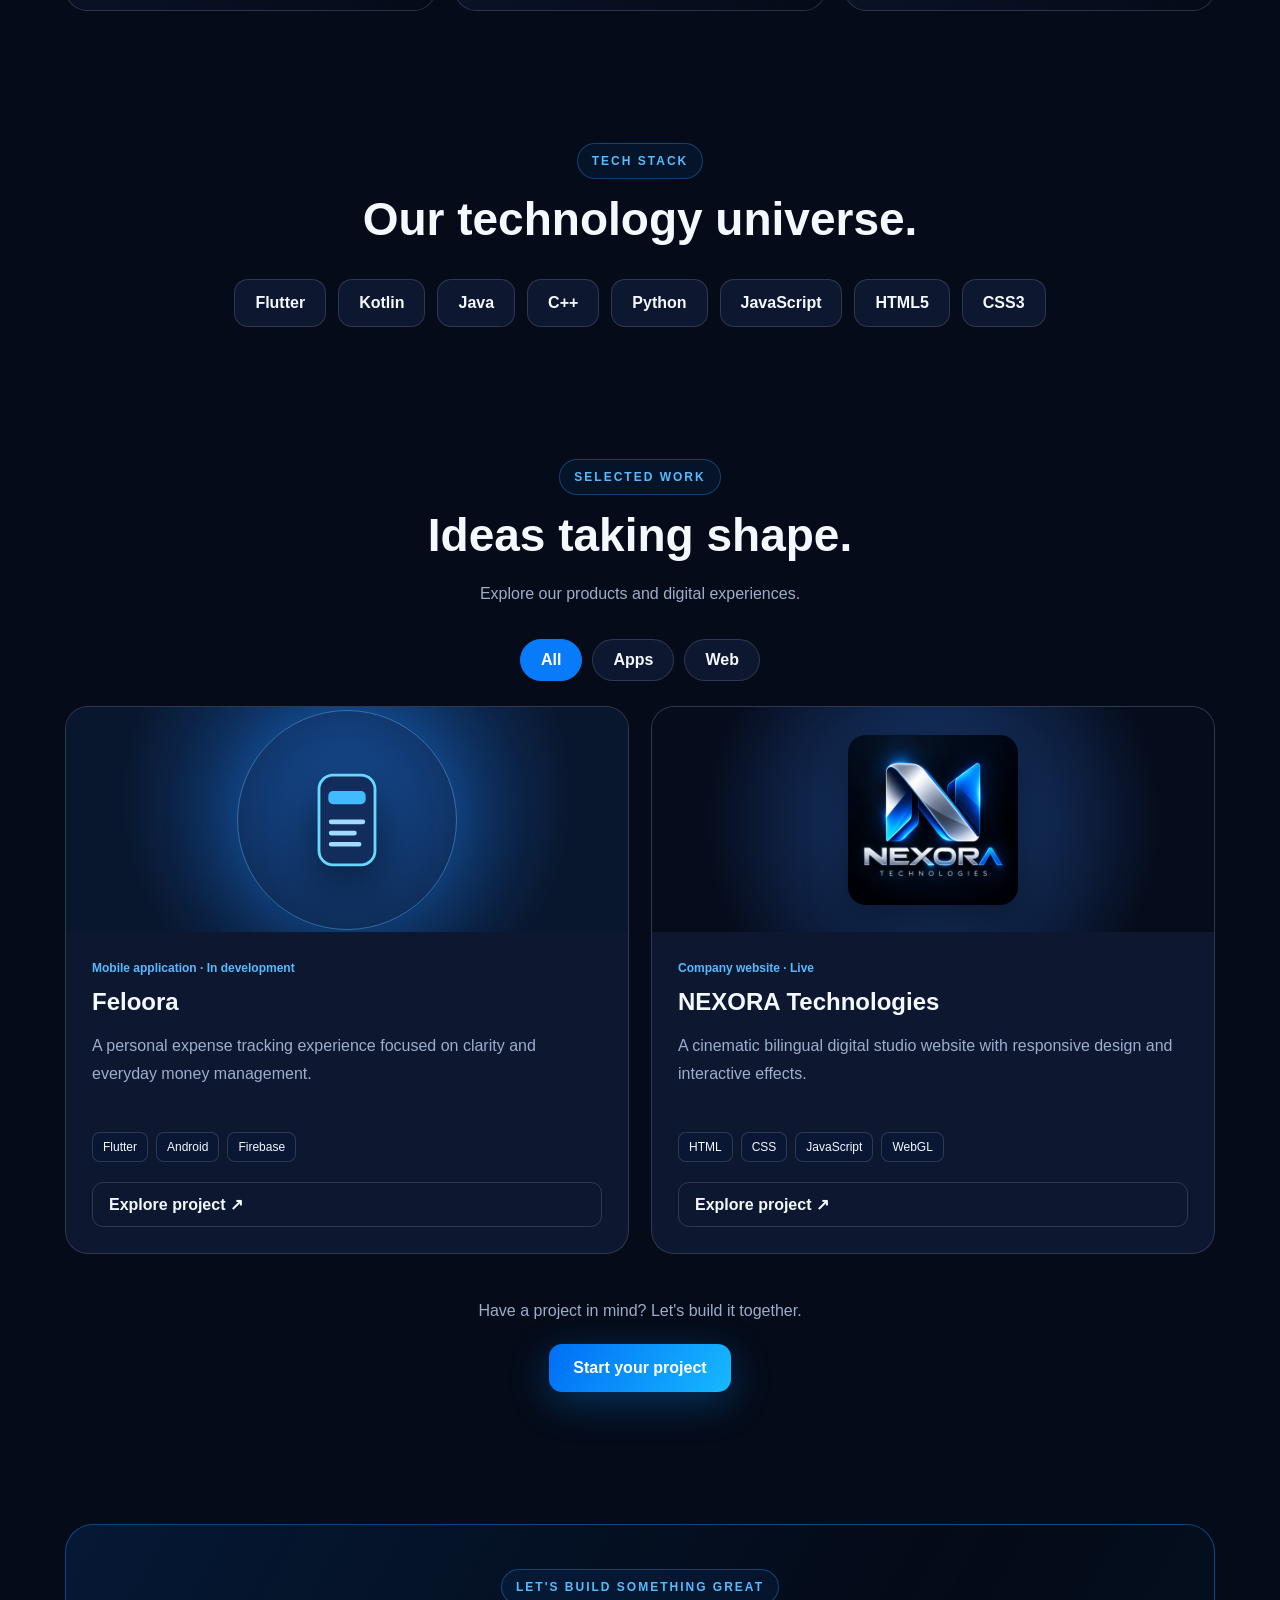
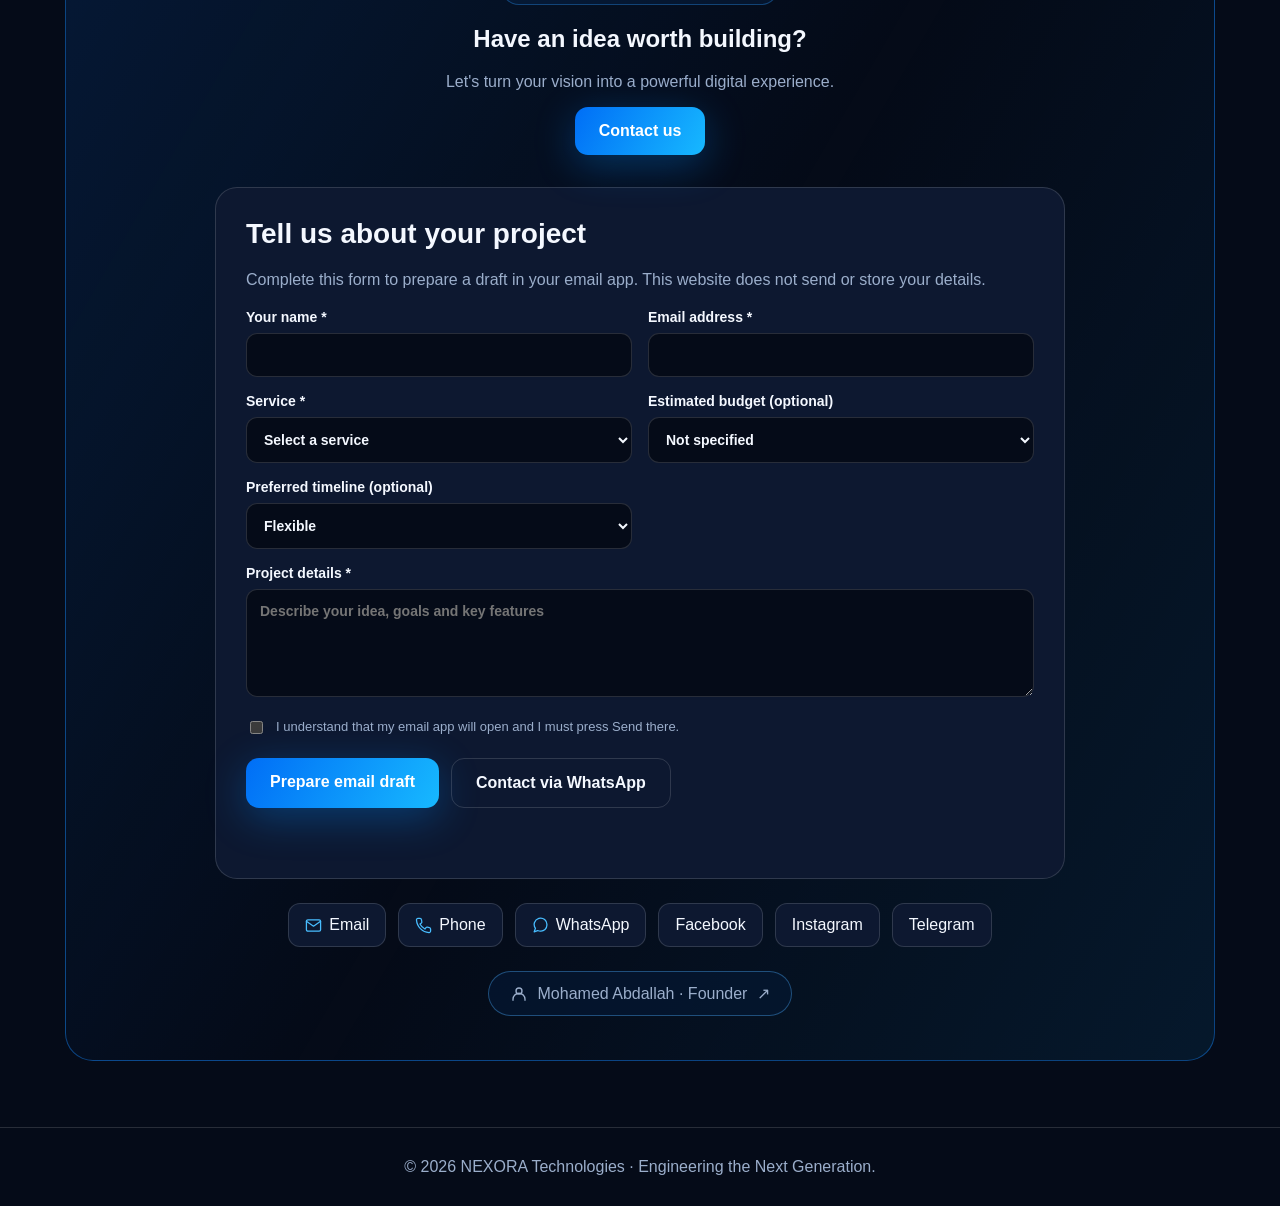
==== commit 999323f0: "Add files via upload" ====
--- a/index.html
+++ b/index.html
@@ -14,4 +14,4 @@
 <meta name="twitter:image" content="https://mapdllah306.github.io/nexora-technologies/logo.png">
 <link rel="icon" type="image/png" href="logo.png">
 <script type="application/ld+json">{"@context":"https://schema.org","@type":"Organization","name":"NEXORA Technologies","url":"https://mapdllah306.github.io/nexora-technologies/","logo":"https://mapdllah306.github.io/nexora-technologies/logo.png","description":"Digital product studio for mobile apps, websites, digital design and custom software.","email":"mapdllah306@gmail.com","telephone":"+201062950403","founder":{"@type":"Person","name":"Mohamed Abdallah"},"sameAs":["https://www.facebook.com/share/1CDwVxaHWW/","https://www.instagram.com/mohamed_apdallah_404","https://t.me/mohamed_error_404"]}</script>
-<link rel="stylesheet" href="css/style.css"></head><body><div class="orb"></div><div class="orb two"></div><a href="#home" class="skip-link" data-i="skip">Skip to content</a><div class="progress" id="progress" aria-hidden="true"></div><header><div class="nav"><a class="brand" href="#home" dir="ltr">NEX<b>ORA</b><small style="display:block;font-size:8px;letter-spacing:3px;color:var(--muted)">TECHNOLOGIES</small></a><nav class="links" aria-label="Main navigation" data-nav-label><a data-i="navHome" href="#home">Home</a><a data-i="navAbout" href="#about">About</a><a data-i="navServices" href="#services">Services</a><a data-i="navTech" href="#tech">Technologies</a><a data-i="navProjects" href="#projects">Projects</a><a data-i="navContact" href="#contact">Contact</a></nav><div class="actions"><button class="small" id="menuToggle" aria-label="Open menu" aria-expanded="false" aria-controls="mobileMenu"><svg class="ui-icon" viewBox="0 0 24 24" fill="none" stroke="currentColor" stroke-width="1.8" stroke-linecap="round" stroke-linejoin="round" aria-hidden="true"><path d="M4 6h16M4 12h16M4 18h16"/></svg></button><button class="small" id="lang" aria-label="Switch language">العربية</button><button class="small" id="theme" aria-label="Toggle theme"><svg class="ui-icon" viewBox="0 0 24 24" fill="none" stroke="currentColor" stroke-width="1.8" stroke-linecap="round" stroke-linejoin="round" aria-hidden="true"><circle cx="12" cy="12" r="4"/><path d="M12 2v2M12 20v2M4.9 4.9l1.4 1.4M17.7 17.7l1.4 1.4M2 12h2M20 12h2M4.9 19.1l1.4-1.4M17.7 6.3l1.4-1.4"/></svg></button><div class="nx-settings"><button class="small nx-icon-button" id="settingsToggle" type="button" aria-label="Settings" aria-expanded="false" aria-controls="settingsPanel" title="Settings"><svg class="ui-icon" viewBox="0 0 24 24" fill="none" stroke="currentColor" stroke-width="1.8" stroke-linecap="round" stroke-linejoin="round" aria-hidden="true"><circle cx="12" cy="12" r="3"/><path d="M19.4 15a1.7 1.7 0 0 0 .34 1.87l-1.87 1.87A1.7 1.7 0 0 0 16 18.4l-1.2.5-.5 2.1h-4.6l-.5-2.1-1.2-.5a1.7 1.7 0 0 0-1.87.34l-1.87-1.87A1.7 1.7 0 0 0 4.6 15l-.5-1.2L2 13.3V10.7l2.1-.5.5-1.2a1.7 1.7 0 0 0-.34-1.87l1.87-1.87A1.7 1.7 0 0 0 8 5.6l1.2-.5.5-2.1h4.6l.5 2.1 1.2.5a1.7 1.7 0 0 0 1.87-.34l1.87 1.87A1.7 1.7 0 0 0 19.4 9l.5 1.2 2.1.5v2.6l-2.1.5z"/></svg></button><div id="settingsPanel" class="nx-settings-panel" hidden><h3 id="settingsTitle">Preferences</h3><label class="nx-setting-row" for="v10Motion"><span id="motionLabel">Cinematic effects</span><input id="v10Motion" type="checkbox" checked></label><p id="settingsHint">Your preference is saved on this device.</p></div></div></div></div><nav id="mobileMenu" aria-label="Mobile navigation" inert></nav></header><main><div class="hero" id="home"><canvas id="nexora-webgl" aria-hidden="true"></canvas><canvas id="nexora-space" aria-hidden="true"></canvas><div><span class="eyebrow" data-i="eyebrow">NEXT GENERATION DIGITAL STUDIO</span><h1 data-i="heroTitle">We Engineer <span class="gradient">The Future.</span></h1><p data-i="heroDesc">From ambitious ideas to exceptional digital products. We build apps, websites, and intelligent software experiences with precision and creativity.</p><div class="buttons"><a class="btn primary" href="#services" data-i="explore">Explore Our Services </a><a class="btn" href="#contact" data-i="start">Start a Project</a></div></div><div class="visual"><div class="halo" aria-hidden="true"></div><img src="logo.png" alt="NEXORA Technologies" width="530" height="530" decoding="async" fetchpriority="high"></div></div><section id="about"><div class="section-head"><span class="eyebrow" data-i="aboutLabel">WHO WE ARE</span><h2 data-i="aboutTitle">Innovation built into every pixel.</h2><p data-i="aboutDesc">NEXORA Technologies is a digital product studio focused on beautiful interfaces, reliable engineering, and meaningful user experiences.</p></div></section><section id="services"><div class="section-head"><span class="eyebrow" data-i="servicesLabel">OUR EXPERTISE</span><h2 data-i="servicesTitle">Built for what's next.</h2></div><div class="grid"><div class="card"><span class="ico"><svg class="ui-icon" viewBox="0 0 24 24" fill="none" stroke="currentColor" stroke-width="1.8" stroke-linecap="round" stroke-linejoin="round" aria-hidden="true"><rect x="5" y="2" width="14" height="20" rx="2"/><path d="M12 18h.01"/></svg></span><h3 data-i="s1">Mobile App Development</h3><p data-i="s1d">Modern Android and cross-platform experiences designed for performance and growth.</p></div><div class="card"><span class="ico"><svg class="ui-icon" viewBox="0 0 24 24" fill="none" stroke="currentColor" stroke-width="1.8" stroke-linecap="round" stroke-linejoin="round" aria-hidden="true"><circle cx="12" cy="12" r="10"/><path d="M2 12h20M12 2a15 15 0 0 1 0 20M12 2a15 15 0 0 0 0 20"/></svg></span><h3 data-i="s2">Web Development</h3><p data-i="s2d">Responsive, fast, accessible websites and scalable web platforms.</p></div><div class="card"><span class="ico"><svg class="ui-icon" viewBox="0 0 24 24" fill="none" stroke="currentColor" stroke-width="1.8" stroke-linecap="round" stroke-linejoin="round" aria-hidden="true"><circle cx="12" cy="12" r="10"/><circle cx="7.5" cy="10" r="1"/><circle cx="12" cy="6.5" r="1"/><circle cx="17" cy="10" r="1"/><path d="M12 22a3 3 0 0 1-3-3c0-1.7 1.3-3 3-3h2a2 2 0 0 0 2-2c0-1.1-.9-2-2-2"/></svg></span><h3 data-i="s3">UI/UX & Branding</h3><p data-i="s3d">Distinctive digital identities and intuitive experiences that people remember.</p></div><div class="card"><span class="ico"><svg class="ui-icon" viewBox="0 0 24 24" fill="none" stroke="currentColor" stroke-width="1.8" stroke-linecap="round" stroke-linejoin="round" aria-hidden="true"><circle cx="12" cy="12" r="3"/><path d="M19.4 15a1.7 1.7 0 0 0 .34 1.87l-1.87 1.87A1.7 1.7 0 0 0 16 18.4l-1.2.5-.5 2.1h-4.6l-.5-2.1-1.2-.5a1.7 1.7 0 0 0-1.87.34l-1.87-1.87A1.7 1.7 0 0 0 4.6 15l-.5-1.2L2 13.3V10.7l2.1-.5.5-1.2a1.7 1.7 0 0 0-.34-1.87l1.87-1.87A1.7 1.7 0 0 0 8 5.6l1.2-.5.5-2.1h4.6l.5 2.1 1.2.5a1.7 1.7 0 0 0 1.87-.34l1.87 1.87A1.7 1.7 0 0 0 19.4 9l.5 1.2 2.1.5v2.6l-2.1.5z"/></svg></span><h3 data-i="s4">Custom Software</h3><p data-i="s4d">Tailored software solutions built around real business challenges.</p></div><div class="card"><span class="ico"><svg class="ui-icon" viewBox="0 0 24 24" fill="none" stroke="currentColor" stroke-width="1.8" stroke-linecap="round" stroke-linejoin="round" aria-hidden="true"><path d="M12 22s8-4 8-10V5l-8-3-8 3v7c0 6 8 10 8 10z"/><path d="m9 12 2 2 4-4"/></svg></span><h3 data-i="s5">Quality & Security</h3><p data-i="s5d">Engineering practices focused on reliability, testing, and protection.</p></div><div class="card"><span class="ico"><svg class="ui-icon" viewBox="0 0 24 24" fill="none" stroke="currentColor" stroke-width="1.8" stroke-linecap="round" stroke-linejoin="round" aria-hidden="true"><path d="M4.5 16.5c-1.5 1.3-2 5-2 5s3.7-.5 5-2l-3-3zm3-5 5 5c4-1 7-5 8-12-7 1-11 4-13 7z"/><circle cx="15" cy="9" r="1.5"/></svg></span><h3 data-i="s6">Product Innovation</h3><p data-i="s6d">From prototype to launch, turning ambitious concepts into working products.</p></div></div></section><section id="tech"><div class="section-head"><span class="eyebrow" data-i="techLabel">TECH STACK</span><h2 data-i="techTitle">Our technology universe.</h2></div><div class="chips"><span class="chip" dir="ltr">Flutter</span><span class="chip" dir="ltr">Kotlin</span><span class="chip" dir="ltr">Java</span><span class="chip" dir="ltr">C++</span><span class="chip" dir="ltr">Python</span><span class="chip" dir="ltr">JavaScript</span><span class="chip" dir="ltr">HTML5</span><span class="chip" dir="ltr">CSS3</span></div></section><section id="projects" class="portfolio-section"><div class="section-head"><span class="eyebrow" data-i="projectsLabel">SELECTED WORK</span><h2 data-i="projectsTitle">Ideas taking shape.</h2><p id="portfolioIntro">Explore our products and digital experiences.</p></div><div class="portfolio-filters" role="group" aria-label="Filter projects"><button type="button" class="portfolio-filter active" data-filter="all" aria-pressed="true">All</button><button type="button" class="portfolio-filter" data-filter="apps" aria-pressed="false">Apps</button><button type="button" class="portfolio-filter" data-filter="web" aria-pressed="false">Web</button></div><div class="portfolio-grid"><article class="portfolio-card" data-category="apps"><div class="portfolio-art art-feloora" aria-hidden="true"><div class="portfolio-orbit"></div><svg viewBox="0 0 120 120" width="112" height="112" fill="none"><rect x="30" y="12" width="60" height="96" rx="15" fill="#122d5b" stroke="#68d7ff" stroke-width="3"/><rect x="40" y="29" width="40" height="14" rx="5" fill="#42baff"/><path d="M43 62h34M43 74h25M43 86h30" stroke="#9fdcff" stroke-width="5" stroke-linecap="round"/></svg></div><div class="portfolio-info"><span class="portfolio-type" id="felooraType">Mobile application · In development</span><h3 dir="ltr">Feloora</h3><p id="felooraSummary">A personal expense tracking experience focused on clarity and everyday money management.</p><div class="portfolio-tags"><span>Flutter</span><span>Android</span><span>Firebase</span></div><button class="portfolio-detail" data-project="feloora" type="button">Explore project <span aria-hidden="true">↗</span></button></div></article><article class="portfolio-card" data-category="web"><div class="portfolio-art art-nexora" aria-hidden="true"><img src="logo.png" alt="" loading="lazy" width="220" height="220"></div><div class="portfolio-info"><span class="portfolio-type" id="nexoraType">Company website · Live</span><h3 dir="ltr">NEXORA Technologies</h3><p id="nexoraSummary">A cinematic bilingual digital studio website with responsive design and interactive effects.</p><div class="portfolio-tags"><span>HTML</span><span>CSS</span><span>JavaScript</span><span>WebGL</span></div><button class="portfolio-detail" data-project="nexora" type="button">Explore project <span aria-hidden="true">↗</span></button></div></article></div><div class="portfolio-cta"><p id="portfolioCta">Have a project in mind? Let's build it together.</p><a class="btn primary" href="#contact" id="portfolioContact">Start your project</a></div></section><dialog id="projectDialog" class="project-dialog" aria-labelledby="dialogTitle"><div class="dialog-top"><span class="eyebrow" id="dialogCategory"></span><button type="button" class="dialog-close" id="dialogClose" aria-label="Close project details">×</button></div><h2 id="dialogTitle"></h2><p id="dialogDescription"></p><h3 id="dialogHighlightsTitle">Highlights</h3><ul id="dialogHighlights"></ul><div class="dialog-actions"><a id="dialogLink" class="btn primary" href="https://mapdllah306.github.io/nexora-technologies/" target="_blank" rel="noopener noreferrer">Visit website</a><button type="button" class="btn" id="dialogDone">Close</button></div></dialog><section id="contact"><div class="contact"><span class="eyebrow" data-i="contactLabel">LET'S BUILD SOMETHING GREAT</span><h2 data-i="contactTitle">Have an idea worth building?</h2><p data-i="contactDesc">Let's turn your vision into a powerful digital experience.</p><a class="btn primary" href="#projectInquiry" id="contactBtn" data-i="contactButton">Contact us </a><form id="projectInquiry" class="inquiry-form" novalidate aria-labelledby="inquiryHeading"><h3 id="inquiryHeading">Tell us about your project</h3><p id="inquiryHint">Complete the form to prepare an email in your email app. No information is sent by this website.</p><div class="inquiry-grid"><label><span data-v9="name">Your name *</span><input id="inqName" name="name" autocomplete="name" maxlength="90" required></label><label><span data-v9="email">Email address *</span><input id="inqEmail" name="email" type="email" autocomplete="email" maxlength="150" required></label><label><span data-v9="service">Service *</span><select id="inqService" name="service" required><option value="">Select a service</option><option value="apps">Mobile app</option><option value="web">Website</option><option value="design">Design / Branding</option><option value="software">Custom software</option><option value="other">Other</option></select></label><label><span data-v9="budget">Estimated budget (optional)</span><select id="inqBudget" name="budget"><option value="unspecified">Not specified</option><option value="discuss">Let's discuss</option><option value="under1000">Under $1,000 USD</option><option value="1000to5000">$1,000–$5,000 USD</option><option value="over5000">Over $5,000 USD</option></select></label><label><span data-v9="timeline">Preferred timeline (optional)</span><select id="inqTimeline" name="timeline"><option value="flexible">Flexible</option><option value="month">Within 1 month</option><option value="quarter">1–3 months</option><option value="later">More than 3 months</option></select></label><label class="full"><span data-v9="details">Project details *</span><textarea id="inqDetails" name="details" rows="5" minlength="15" maxlength="2500" required placeholder="Describe your idea, goals and key features"></textarea></label></div><label class="consent"><input type="checkbox" id="inqConsent" required><span id="consentText">I understand this opens my email application and I must press Send there.</span></label><div class="inquiry-actions"><button class="btn primary" type="submit" id="inquirySubmit">Prepare email</button><a class="btn" href="https://wa.me/201023799167" target="_blank" rel="noopener noreferrer" id="inquiryWhatsApp">Contact via WhatsApp</a></div><p id="inquiryStatus" role="status" aria-live="polite"></p></form><div class="contact-methods"><a href="mailto:mapdllah306@gmail.com"><svg class="ui-icon" viewBox="0 0 24 24" fill="none" stroke="currentColor" stroke-width="1.8" stroke-linecap="round" stroke-linejoin="round" aria-hidden="true"><rect x="2" y="4" width="20" height="16" rx="2"/><path d="m2 6 10 7 10-7"/></svg> <span data-i="emailLabel">Email</span></a><a href="tel:+201062950403"><svg class="ui-icon" viewBox="0 0 24 24" fill="none" stroke="currentColor" stroke-width="1.8" stroke-linecap="round" stroke-linejoin="round" aria-hidden="true"><path d="M22 16.9v3a2 2 0 0 1-2.2 2 19 19 0 0 1-17.7-17.7A2 2 0 0 1 4.1 2h3a2 2 0 0 1 2 1.7l.5 3a2 2 0 0 1-.6 1.8L7 10a16 16 0 0 0 7 7l1.5-2a2 2 0 0 1 1.8-.6l3 .5a2 2 0 0 1 1.7 2z"/></svg> <span data-i="phoneLabel">Phone</span></a><a href="https://wa.me/201023799167" target="_blank" rel="noopener noreferrer"><svg class="ui-icon" viewBox="0 0 24 24" fill="none" stroke="currentColor" stroke-width="1.8" stroke-linecap="round" stroke-linejoin="round" aria-hidden="true"><path d="M21 11.5a8.4 8.4 0 0 1-9 8.5 9 9 0 0 1-4-.9L3 21l1.9-5A9 9 0 1 1 21 11.5z"/></svg> WhatsApp</a><a href="https://www.facebook.com/share/1CDwVxaHWW/" target="_blank" rel="noopener noreferrer">Facebook</a><a href="https://www.instagram.com/mohamed_apdallah_404?dlrf=MWpkcXhucWlpbmlsaA==" target="_blank" rel="noopener noreferrer">Instagram</a><a href="https://t.me/mohamed_error_404" target="_blank" rel="noopener noreferrer">Telegram</a></div><button type="button" class="founder nx-founder-trigger" id="nxFounderOpen" aria-haspopup="dialog" aria-controls="nxFounderDialog" aria-label="View Mohamed Abdallah founder profile"><svg viewBox="0 0 24 24" width="18" height="18" fill="none" stroke="currentColor" stroke-width="1.8" aria-hidden="true"><circle cx="12" cy="8" r="4"/><path d="M4 21v-2a8 8 0 0 1 16 0v2"/></svg><span data-i="founder">Mohamed Abdallah · Founder</span><span aria-hidden="true">↗</span></button></div></section></main><footer>© <span id="year"></span> NEXORA Technologies · <span data-i="footer">Engineering the Next Generation.</span></footer><div class="nx-founder-overlay" id="nxFounderOverlay" hidden><section class="nx-founder-dialog" id="nxFounderDialog" role="dialog" aria-modal="true" aria-labelledby="nxFounderName" aria-describedby="nxFounderBio" tabindex="-1"><canvas class="nx-founder-network" id="nxFounderNetwork" aria-hidden="true"></canvas><div class="nx-founder-content"><button type="button" class="nx-founder-close" id="nxFounderClose" aria-label="Close profile">×</button><div class="nx-founder-hero"><div class="nx-founder-photo"><img src="founder-portrait.webp" width="900" height="1200" alt="Mohamed Abdallah in a white suit" loading="lazy" decoding="async"><span class="nx-founder-photo-caption">NEXORA · FOUNDER</span></div><div class="nx-founder-intro"><span class="nx-founder-kicker" data-founder-en="MEET THE FOUNDER" data-founder-ar="تعرّف على المؤسس">MEET THE FOUNDER</span><h2 id="nxFounderName">Mohamed<br>Abdallah <span class="nx-founder-check" aria-hidden="true">✦</span></h2><p class="nx-founder-role" data-founder-en="Founder & Developer · NEXORA Technologies" data-founder-ar="المؤسس والمطوّر · NEXORA Technologies">Founder & Developer · NEXORA Technologies</p><p id="nxFounderBio" data-founder-en="Building purposeful digital products through modern development, thoughtful design, and dependable engineering." data-founder-ar="أحوّل الأفكار إلى منتجات رقمية عملية عبر التطوير الحديث والتصميم المدروس والهندسة البرمجية الموثوقة.">Building purposeful digital products through modern development, thoughtful design, and dependable engineering.</p><div class="nx-founder-status"><span class="nx-founder-status-dot"></span><span data-founder-en="Building the next generation" data-founder-ar="نصنع الجيل القادم">Building the next generation</span></div></div></div><div class="nx-founder-skills"><div><span class="nx-skill-icon">⌘</span><strong data-founder-en="Web & Mobile" data-founder-ar="الويب والموبايل">Web & Mobile</strong><small data-founder-en="Apps and websites" data-founder-ar="تطبيقات ومواقع">Apps and websites</small></div><div><span class="nx-skill-icon">◈</span><strong>UI/UX & 3D</strong><small data-founder-en="Digital experiences" data-founder-ar="تجارب رقمية">Digital experiences</small></div><div><span class="nx-skill-icon">◇</span><strong data-founder-en="Digital Products" data-founder-ar="منتجات رقمية">Digital Products</strong><small>Feloora · NEXORA</small></div><div><span class="nx-skill-icon">⬡</span><strong data-founder-en="Quality & Security" data-founder-ar="الجودة والأمان">Quality & Security</strong><small data-founder-en="Reliable engineering" data-founder-ar="هندسة موثوقة">Reliable engineering</small></div></div><div class="nx-founder-social"><a href="https://wa.me/201023799167" target="_blank" rel="noopener noreferrer"><span class="nx-social-glyph">◉</span>WhatsApp <span aria-hidden="true">↗</span></a><a href="https://www.facebook.com/share/1CDwVxaHWW/" target="_blank" rel="noopener noreferrer"><span class="nx-social-glyph">f</span>Facebook <span aria-hidden="true">↗</span></a><a href="https://www.instagram.com/mohamed_apdallah_404" target="_blank" rel="noopener noreferrer"><span class="nx-social-glyph">◎</span>Instagram <span aria-hidden="true">↗</span></a><a href="https://t.me/mohamed_error_404" target="_blank" rel="noopener noreferrer"><span class="nx-social-glyph">➤</span>Telegram <span aria-hidden="true">↗</span></a></div><div class="nx-founder-cta"><a href="mailto:mapdllah306@gmail.com"><span aria-hidden="true">✉</span><span data-founder-en="Send Email" data-founder-ar="إرسال بريد إلكتروني">Send Email</span><span aria-hidden="true">↗</span></a><a class="nx-founder-cta-primary" href="#projects" id="nxFounderProjects"><span data-founder-en="Explore NEXORA Projects" data-founder-ar="استكشف مشروعات NEXORA">Explore NEXORA Projects</span><span aria-hidden="true">→</span></a></div></div></section></div><aside class="nx-assistant" id="nxAssistant" aria-label="NEXORA website assistant"><div class="nx-assistant-dock"><div class="nx-robot-stage"><span class="nx-robot" id="nxRobot" aria-hidden="true"><span class="nx-robot-antenna"></span><span class="nx-robot-head"><span class="nx-robot-ear left"></span><span class="nx-robot-ear right"></span><span class="nx-robot-face"><span class="nx-robot-eyes"><i></i><i></i></span><span class="nx-robot-mouth"></span></span></span><span class="nx-robot-neck"></span></span></div><button type="button" class="nx-assistant-launch" id="nxAssistantLaunch" aria-expanded="false" aria-controls="nxAssistantPanel"><span id="nxAssistantLaunchText">Ask NEXORA</span><span class="nx-capsule-chat" aria-hidden="true"><svg viewBox="0 0 24 24" width="17" height="17" fill="none" stroke="currentColor" stroke-width="1.8" stroke-linecap="round" stroke-linejoin="round"><path d="M20 11.5a8 8 0 0 1-8 8 9 9 0 0 1-4-.9L4 20l1.4-4A8 8 0 1 1 20 11.5Z"/><path d="M8.5 11.5h7"/></svg></span></button></div><section class="nx-assistant-panel" id="nxAssistantPanel" hidden aria-labelledby="nxAssistantTitle"><header class="nx-assistant-head"><div class="nx-assistant-status"><span class="nx-status-dot" aria-hidden="true"></span><div><strong id="nxAssistantTitle">NEXORA Assistant</strong><small id="nxAssistantSubtitle">Instant website guide · no AI API connected</small></div></div><div class="nx-assistant-controls"><button type="button" id="nxAssistantMinimize" aria-label="Minimize assistant" title="Minimize">−</button><button type="button" id="nxAssistantClose" aria-label="Close assistant">×</button></div></header><div class="nx-assistant-messages" id="nxAssistantMessages" role="log" aria-live="polite" aria-relevant="additions text"></div><div class="nx-assistant-voice"><label for="nxAssistantVoice"><input type="checkbox" id="nxAssistantVoice" checked><span id="nxAssistantVoiceLabel">Speak replies aloud</span></label><button type="button" id="nxAssistantStop" hidden>Stop voice</button></div><div class="nx-assistant-suggestions" id="nxAssistantSuggestions"></div><form id="nxAssistantForm" class="nx-assistant-form"><label class="sr-only" for="nxAssistantInput">Your question</label><input id="nxAssistantInput" maxlength="300" autocomplete="off" placeholder="Ask about our services…" required><button type="submit" id="nxAssistantSend" aria-label="Send message"><svg viewBox="0 0 24 24" width="18" height="18" fill="none" stroke="currentColor" stroke-width="2" stroke-linecap="round" stroke-linejoin="round" aria-hidden="true"><path d="m22 2-7 20-4-9-9-4Z"/><path d="M22 2 11 13"/></svg><span class="sr-only">Send</span></button></form><p class="nx-assistant-disclaimer" id="nxAssistantDisclaimer">Automated answers about NEXORA only. Do not enter sensitive information.</p></section></aside><script src="js/main.js" defer></script><script src="js/assistant.js" defer></script><script src="js/founder.js" defer></script></body></html>
+<link rel="stylesheet" href="css/style.css?v=21"><link rel="stylesheet" href="css/founder.css?v=21"></head><body><div class="orb"></div><div class="orb two"></div><a href="#home" class="skip-link" data-i="skip">Skip to content</a><div class="progress" id="progress" aria-hidden="true"></div><header><div class="nav"><a class="brand" href="#home" dir="ltr">NEX<b>ORA</b><small style="display:block;font-size:8px;letter-spacing:3px;color:var(--muted)">TECHNOLOGIES</small></a><nav class="links" aria-label="Main navigation" data-nav-label><a data-i="navHome" href="#home">Home</a><a data-i="navAbout" href="#about">About</a><a data-i="navServices" href="#services">Services</a><a data-i="navTech" href="#tech">Technologies</a><a data-i="navProjects" href="#projects">Projects</a><a data-i="navContact" href="#contact">Contact</a></nav><div class="actions"><button class="small" id="menuToggle" aria-label="Open menu" aria-expanded="false" aria-controls="mobileMenu"><svg class="ui-icon" viewBox="0 0 24 24" fill="none" stroke="currentColor" stroke-width="1.8" stroke-linecap="round" stroke-linejoin="round" aria-hidden="true"><path d="M4 6h16M4 12h16M4 18h16"/></svg></button><button class="small" id="lang" aria-label="Switch language">العربية</button><button class="small" id="theme" aria-label="Toggle theme"><svg class="ui-icon" viewBox="0 0 24 24" fill="none" stroke="currentColor" stroke-width="1.8" stroke-linecap="round" stroke-linejoin="round" aria-hidden="true"><circle cx="12" cy="12" r="4"/><path d="M12 2v2M12 20v2M4.9 4.9l1.4 1.4M17.7 17.7l1.4 1.4M2 12h2M20 12h2M4.9 19.1l1.4-1.4M17.7 6.3l1.4-1.4"/></svg></button><div class="nx-settings"><button class="small nx-icon-button" id="settingsToggle" type="button" aria-label="Settings" aria-expanded="false" aria-controls="settingsPanel" title="Settings"><svg class="ui-icon" viewBox="0 0 24 24" fill="none" stroke="currentColor" stroke-width="1.8" stroke-linecap="round" stroke-linejoin="round" aria-hidden="true"><circle cx="12" cy="12" r="3"/><path d="M19.4 15a1.7 1.7 0 0 0 .34 1.87l-1.87 1.87A1.7 1.7 0 0 0 16 18.4l-1.2.5-.5 2.1h-4.6l-.5-2.1-1.2-.5a1.7 1.7 0 0 0-1.87.34l-1.87-1.87A1.7 1.7 0 0 0 4.6 15l-.5-1.2L2 13.3V10.7l2.1-.5.5-1.2a1.7 1.7 0 0 0-.34-1.87l1.87-1.87A1.7 1.7 0 0 0 8 5.6l1.2-.5.5-2.1h4.6l.5 2.1 1.2.5a1.7 1.7 0 0 0 1.87-.34l1.87 1.87A1.7 1.7 0 0 0 19.4 9l.5 1.2 2.1.5v2.6l-2.1.5z"/></svg></button><div id="settingsPanel" class="nx-settings-panel" hidden><h3 id="settingsTitle">Preferences</h3><label class="nx-setting-row" for="v10Motion"><span id="motionLabel">Cinematic effects</span><input id="v10Motion" type="checkbox" checked></label><p id="settingsHint">Your preference is saved on this device.</p></div></div></div></div><nav id="mobileMenu" aria-label="Mobile navigation" inert></nav></header><main><div class="hero" id="home"><canvas id="nexora-webgl" aria-hidden="true"></canvas><canvas id="nexora-space" aria-hidden="true"></canvas><div><span class="eyebrow" data-i="eyebrow">NEXT GENERATION DIGITAL STUDIO</span><h1 data-i="heroTitle">We Engineer <span class="gradient">The Future.</span></h1><p data-i="heroDesc">From ambitious ideas to exceptional digital products. We build apps, websites, and intelligent software experiences with precision and creativity.</p><div class="buttons"><a class="btn primary" href="#services" data-i="explore">Explore Our Services </a><a class="btn" href="#contact" data-i="start">Start a Project</a></div></div><div class="visual"><div class="halo" aria-hidden="true"></div><img src="logo.png" alt="NEXORA Technologies" width="530" height="530" decoding="async" fetchpriority="high"></div></div><section id="about"><div class="section-head"><span class="eyebrow" data-i="aboutLabel">WHO WE ARE</span><h2 data-i="aboutTitle">Innovation built into every pixel.</h2><p data-i="aboutDesc">NEXORA Technologies is a digital product studio focused on beautiful interfaces, reliable engineering, and meaningful user experiences.</p></div></section><section id="services"><div class="section-head"><span class="eyebrow" data-i="servicesLabel">OUR EXPERTISE</span><h2 data-i="servicesTitle">Built for what's next.</h2></div><div class="grid"><div class="card"><span class="ico"><svg class="ui-icon" viewBox="0 0 24 24" fill="none" stroke="currentColor" stroke-width="1.8" stroke-linecap="round" stroke-linejoin="round" aria-hidden="true"><rect x="5" y="2" width="14" height="20" rx="2"/><path d="M12 18h.01"/></svg></span><h3 data-i="s1">Mobile App Development</h3><p data-i="s1d">Modern Android and cross-platform experiences designed for performance and growth.</p></div><div class="card"><span class="ico"><svg class="ui-icon" viewBox="0 0 24 24" fill="none" stroke="currentColor" stroke-width="1.8" stroke-linecap="round" stroke-linejoin="round" aria-hidden="true"><circle cx="12" cy="12" r="10"/><path d="M2 12h20M12 2a15 15 0 0 1 0 20M12 2a15 15 0 0 0 0 20"/></svg></span><h3 data-i="s2">Web Development</h3><p data-i="s2d">Responsive, fast, accessible websites and scalable web platforms.</p></div><div class="card"><span class="ico"><svg class="ui-icon" viewBox="0 0 24 24" fill="none" stroke="currentColor" stroke-width="1.8" stroke-linecap="round" stroke-linejoin="round" aria-hidden="true"><circle cx="12" cy="12" r="10"/><circle cx="7.5" cy="10" r="1"/><circle cx="12" cy="6.5" r="1"/><circle cx="17" cy="10" r="1"/><path d="M12 22a3 3 0 0 1-3-3c0-1.7 1.3-3 3-3h2a2 2 0 0 0 2-2c0-1.1-.9-2-2-2"/></svg></span><h3 data-i="s3">UI/UX & Branding</h3><p data-i="s3d">Distinctive digital identities and intuitive experiences that people remember.</p></div><div class="card"><span class="ico"><svg class="ui-icon" viewBox="0 0 24 24" fill="none" stroke="currentColor" stroke-width="1.8" stroke-linecap="round" stroke-linejoin="round" aria-hidden="true"><circle cx="12" cy="12" r="3"/><path d="M19.4 15a1.7 1.7 0 0 0 .34 1.87l-1.87 1.87A1.7 1.7 0 0 0 16 18.4l-1.2.5-.5 2.1h-4.6l-.5-2.1-1.2-.5a1.7 1.7 0 0 0-1.87.34l-1.87-1.87A1.7 1.7 0 0 0 4.6 15l-.5-1.2L2 13.3V10.7l2.1-.5.5-1.2a1.7 1.7 0 0 0-.34-1.87l1.87-1.87A1.7 1.7 0 0 0 8 5.6l1.2-.5.5-2.1h4.6l.5 2.1 1.2.5a1.7 1.7 0 0 0 1.87-.34l1.87 1.87A1.7 1.7 0 0 0 19.4 9l.5 1.2 2.1.5v2.6l-2.1.5z"/></svg></span><h3 data-i="s4">Custom Software</h3><p data-i="s4d">Tailored software solutions built around real business challenges.</p></div><div class="card"><span class="ico"><svg class="ui-icon" viewBox="0 0 24 24" fill="none" stroke="currentColor" stroke-width="1.8" stroke-linecap="round" stroke-linejoin="round" aria-hidden="true"><path d="M12 22s8-4 8-10V5l-8-3-8 3v7c0 6 8 10 8 10z"/><path d="m9 12 2 2 4-4"/></svg></span><h3 data-i="s5">Quality & Security</h3><p data-i="s5d">Engineering practices focused on reliability, testing, and protection.</p></div><div class="card"><span class="ico"><svg class="ui-icon" viewBox="0 0 24 24" fill="none" stroke="currentColor" stroke-width="1.8" stroke-linecap="round" stroke-linejoin="round" aria-hidden="true"><path d="M4.5 16.5c-1.5 1.3-2 5-2 5s3.7-.5 5-2l-3-3zm3-5 5 5c4-1 7-5 8-12-7 1-11 4-13 7z"/><circle cx="15" cy="9" r="1.5"/></svg></span><h3 data-i="s6">Product Innovation</h3><p data-i="s6d">From prototype to launch, turning ambitious concepts into working products.</p></div></div></section><section id="tech"><div class="section-head"><span class="eyebrow" data-i="techLabel">TECH STACK</span><h2 data-i="techTitle">Our technology universe.</h2></div><div class="chips"><span class="chip" dir="ltr">Flutter</span><span class="chip" dir="ltr">Kotlin</span><span class="chip" dir="ltr">Java</span><span class="chip" dir="ltr">C++</span><span class="chip" dir="ltr">Python</span><span class="chip" dir="ltr">JavaScript</span><span class="chip" dir="ltr">HTML5</span><span class="chip" dir="ltr">CSS3</span></div></section><section id="projects" class="portfolio-section"><div class="section-head"><span class="eyebrow" data-i="projectsLabel">SELECTED WORK</span><h2 data-i="projectsTitle">Ideas taking shape.</h2><p id="portfolioIntro">Explore our products and digital experiences.</p></div><div class="portfolio-filters" role="group" aria-label="Filter projects"><button type="button" class="portfolio-filter active" data-filter="all" aria-pressed="true">All</button><button type="button" class="portfolio-filter" data-filter="apps" aria-pressed="false">Apps</button><button type="button" class="portfolio-filter" data-filter="web" aria-pressed="false">Web</button></div><div class="portfolio-grid"><article class="portfolio-card" data-category="apps"><div class="portfolio-art art-feloora" aria-hidden="true"><div class="portfolio-orbit"></div><svg viewBox="0 0 120 120" width="112" height="112" fill="none"><rect x="30" y="12" width="60" height="96" rx="15" fill="#122d5b" stroke="#68d7ff" stroke-width="3"/><rect x="40" y="29" width="40" height="14" rx="5" fill="#42baff"/><path d="M43 62h34M43 74h25M43 86h30" stroke="#9fdcff" stroke-width="5" stroke-linecap="round"/></svg></div><div class="portfolio-info"><span class="portfolio-type" id="felooraType">Mobile application · In development</span><h3 dir="ltr">Feloora</h3><p id="felooraSummary">A personal expense tracking experience focused on clarity and everyday money management.</p><div class="portfolio-tags"><span>Flutter</span><span>Android</span><span>Firebase</span></div><button class="portfolio-detail" data-project="feloora" type="button">Explore project <span aria-hidden="true">↗</span></button></div></article><article class="portfolio-card" data-category="web"><div class="portfolio-art art-nexora" aria-hidden="true"><img src="logo.png" alt="" loading="lazy" width="220" height="220"></div><div class="portfolio-info"><span class="portfolio-type" id="nexoraType">Company website · Live</span><h3 dir="ltr">NEXORA Technologies</h3><p id="nexoraSummary">A cinematic bilingual digital studio website with responsive design and interactive effects.</p><div class="portfolio-tags"><span>HTML</span><span>CSS</span><span>JavaScript</span><span>WebGL</span></div><button class="portfolio-detail" data-project="nexora" type="button">Explore project <span aria-hidden="true">↗</span></button></div></article></div><div class="portfolio-cta"><p id="portfolioCta">Have a project in mind? Let's build it together.</p><a class="btn primary" href="#contact" id="portfolioContact">Start your project</a></div></section><dialog id="projectDialog" class="project-dialog" aria-labelledby="dialogTitle"><div class="dialog-top"><span class="eyebrow" id="dialogCategory"></span><button type="button" class="dialog-close" id="dialogClose" aria-label="Close project details">×</button></div><h2 id="dialogTitle"></h2><p id="dialogDescription"></p><h3 id="dialogHighlightsTitle">Highlights</h3><ul id="dialogHighlights"></ul><div class="dialog-actions"><a id="dialogLink" class="btn primary" href="https://mapdllah306.github.io/nexora-technologies/" target="_blank" rel="noopener noreferrer">Visit website</a><button type="button" class="btn" id="dialogDone">Close</button></div></dialog><section id="contact"><div class="contact"><span class="eyebrow" data-i="contactLabel">LET'S BUILD SOMETHING GREAT</span><h2 data-i="contactTitle">Have an idea worth building?</h2><p data-i="contactDesc">Let's turn your vision into a powerful digital experience.</p><a class="btn primary" href="#projectInquiry" id="contactBtn" data-i="contactButton">Contact us </a><form id="projectInquiry" class="inquiry-form" novalidate aria-labelledby="inquiryHeading"><h3 id="inquiryHeading">Tell us about your project</h3><p id="inquiryHint">Complete the form to prepare an email in your email app. No information is sent by this website.</p><div class="inquiry-grid"><label><span data-v9="name">Your name *</span><input id="inqName" name="name" autocomplete="name" maxlength="90" required></label><label><span data-v9="email">Email address *</span><input id="inqEmail" name="email" type="email" autocomplete="email" maxlength="150" required></label><label><span data-v9="service">Service *</span><select id="inqService" name="service" required><option value="">Select a service</option><option value="apps">Mobile app</option><option value="web">Website</option><option value="design">Design / Branding</option><option value="software">Custom software</option><option value="other">Other</option></select></label><label><span data-v9="budget">Estimated budget (optional)</span><select id="inqBudget" name="budget"><option value="unspecified">Not specified</option><option value="discuss">Let's discuss</option><option value="under1000">Under $1,000 USD</option><option value="1000to5000">$1,000–$5,000 USD</option><option value="over5000">Over $5,000 USD</option></select></label><label><span data-v9="timeline">Preferred timeline (optional)</span><select id="inqTimeline" name="timeline"><option value="flexible">Flexible</option><option value="month">Within 1 month</option><option value="quarter">1–3 months</option><option value="later">More than 3 months</option></select></label><label class="full"><span data-v9="details">Project details *</span><textarea id="inqDetails" name="details" rows="5" minlength="15" maxlength="2500" required placeholder="Describe your idea, goals and key features"></textarea></label></div><label class="consent"><input type="checkbox" id="inqConsent" required><span id="consentText">I understand this opens my email application and I must press Send there.</span></label><div class="inquiry-actions"><button class="btn primary" type="submit" id="inquirySubmit">Prepare email</button><a class="btn" href="https://wa.me/201023799167" target="_blank" rel="noopener noreferrer" id="inquiryWhatsApp">Contact via WhatsApp</a></div><p id="inquiryStatus" role="status" aria-live="polite"></p></form><div class="contact-methods"><a href="mailto:mapdllah306@gmail.com"><svg class="ui-icon" viewBox="0 0 24 24" fill="none" stroke="currentColor" stroke-width="1.8" stroke-linecap="round" stroke-linejoin="round" aria-hidden="true"><rect x="2" y="4" width="20" height="16" rx="2"/><path d="m2 6 10 7 10-7"/></svg> <span data-i="emailLabel">Email</span></a><a href="tel:+201062950403"><svg class="ui-icon" viewBox="0 0 24 24" fill="none" stroke="currentColor" stroke-width="1.8" stroke-linecap="round" stroke-linejoin="round" aria-hidden="true"><path d="M22 16.9v3a2 2 0 0 1-2.2 2 19 19 0 0 1-17.7-17.7A2 2 0 0 1 4.1 2h3a2 2 0 0 1 2 1.7l.5 3a2 2 0 0 1-.6 1.8L7 10a16 16 0 0 0 7 7l1.5-2a2 2 0 0 1 1.8-.6l3 .5a2 2 0 0 1 1.7 2z"/></svg> <span data-i="phoneLabel">Phone</span></a><a href="https://wa.me/201023799167" target="_blank" rel="noopener noreferrer"><svg class="ui-icon" viewBox="0 0 24 24" fill="none" stroke="currentColor" stroke-width="1.8" stroke-linecap="round" stroke-linejoin="round" aria-hidden="true"><path d="M21 11.5a8.4 8.4 0 0 1-9 8.5 9 9 0 0 1-4-.9L3 21l1.9-5A9 9 0 1 1 21 11.5z"/></svg> WhatsApp</a><a href="https://www.facebook.com/share/1CDwVxaHWW/" target="_blank" rel="noopener noreferrer">Facebook</a><a href="https://www.instagram.com/mohamed_apdallah_404?dlrf=MWpkcXhucWlpbmlsaA==" target="_blank" rel="noopener noreferrer">Instagram</a><a href="https://t.me/mohamed_error_404" target="_blank" rel="noopener noreferrer">Telegram</a></div><button type="button" class="founder nx-founder-trigger" id="nxFounderOpen" aria-haspopup="dialog" aria-controls="nxFounderDialog" aria-label="View Mohamed Abdallah founder profile"><svg viewBox="0 0 24 24" width="18" height="18" fill="none" stroke="currentColor" stroke-width="1.8" aria-hidden="true"><circle cx="12" cy="8" r="4"/><path d="M4 21v-2a8 8 0 0 1 16 0v2"/></svg><span data-i="founder">Mohamed Abdallah · Founder</span><span aria-hidden="true">↗</span></button></div></section></main><footer>© <span id="year"></span> NEXORA Technologies · <span data-i="footer">Engineering the Next Generation.</span></footer><div class="nx-founder-overlay" id="nxFounderOverlay" hidden><section class="nx-founder-dialog" id="nxFounderDialog" role="dialog" aria-modal="true" aria-labelledby="nxFounderName" aria-describedby="nxFounderBio" tabindex="-1"><canvas class="nx-founder-network" id="nxFounderNetwork" aria-hidden="true"></canvas><div class="nx-founder-content"><button type="button" class="nx-founder-close" id="nxFounderClose" aria-label="Close profile">×</button><div class="nx-founder-hero"><div class="nx-founder-photo"><img src="founder-portrait.webp" width="900" height="1200" alt="Mohamed Abdallah in a white suit" loading="lazy" decoding="async"><span class="nx-founder-photo-caption">NEXORA · FOUNDER</span></div><div class="nx-founder-intro"><span class="nx-founder-kicker" data-founder-en="MEET THE FOUNDER" data-founder-ar="تعرّف على المؤسس">MEET THE FOUNDER</span><h2 id="nxFounderName">Mohamed<br>Abdallah <span class="nx-founder-check" aria-hidden="true">✦</span></h2><p class="nx-founder-role" data-founder-en="Founder & Developer · NEXORA Technologies" data-founder-ar="المؤسس والمطوّر · NEXORA Technologies">Founder & Developer · NEXORA Technologies</p><p id="nxFounderBio" data-founder-en="Building purposeful digital products through modern development, thoughtful design, and dependable engineering." data-founder-ar="أحوّل الأفكار إلى منتجات رقمية عملية عبر التطوير الحديث والتصميم المدروس والهندسة البرمجية الموثوقة.">Building purposeful digital products through modern development, thoughtful design, and dependable engineering.</p><div class="nx-founder-status"><span class="nx-founder-status-dot"></span><span data-founder-en="Building the next generation" data-founder-ar="نصنع الجيل القادم">Building the next generation</span></div></div></div><div class="nx-founder-skills"><div><span class="nx-skill-icon">⌘</span><strong data-founder-en="Web & Mobile" data-founder-ar="الويب والموبايل">Web & Mobile</strong><small data-founder-en="Apps and websites" data-founder-ar="تطبيقات ومواقع">Apps and websites</small></div><div><span class="nx-skill-icon">◈</span><strong>UI/UX & 3D</strong><small data-founder-en="Digital experiences" data-founder-ar="تجارب رقمية">Digital experiences</small></div><div><span class="nx-skill-icon">◇</span><strong data-founder-en="Digital Products" data-founder-ar="منتجات رقمية">Digital Products</strong><small>Feloora · NEXORA</small></div><div><span class="nx-skill-icon">⬡</span><strong data-founder-en="Quality & Security" data-founder-ar="الجودة والأمان">Quality & Security</strong><small data-founder-en="Reliable engineering" data-founder-ar="هندسة موثوقة">Reliable engineering</small></div></div><div class="nx-founder-social"><a href="https://wa.me/201023799167" target="_blank" rel="noopener noreferrer"><span class="nx-social-glyph">◉</span>WhatsApp <span aria-hidden="true">↗</span></a><a href="https://www.facebook.com/share/1CDwVxaHWW/" target="_blank" rel="noopener noreferrer"><span class="nx-social-glyph">f</span>Facebook <span aria-hidden="true">↗</span></a><a href="https://www.instagram.com/mohamed_apdallah_404" target="_blank" rel="noopener noreferrer"><span class="nx-social-glyph">◎</span>Instagram <span aria-hidden="true">↗</span></a><a href="https://t.me/mohamed_error_404" target="_blank" rel="noopener noreferrer"><span class="nx-social-glyph">➤</span>Telegram <span aria-hidden="true">↗</span></a></div><div class="nx-founder-cta"><a href="mailto:mapdllah306@gmail.com"><span aria-hidden="true">✉</span><span data-founder-en="Send Email" data-founder-ar="إرسال بريد إلكتروني">Send Email</span><span aria-hidden="true">↗</span></a><a class="nx-founder-cta-primary" href="#projects" id="nxFounderProjects"><span data-founder-en="Explore NEXORA Projects" data-founder-ar="استكشف مشروعات NEXORA">Explore NEXORA Projects</span><span aria-hidden="true">→</span></a></div></div></section></div><aside class="nx-assistant" id="nxAssistant" aria-label="NEXORA website assistant"><div class="nx-assistant-dock"><div class="nx-robot-stage"><span class="nx-robot" id="nxRobot" aria-hidden="true"><span class="nx-robot-antenna"></span><span class="nx-robot-head"><span class="nx-robot-ear left"></span><span class="nx-robot-ear right"></span><span class="nx-robot-face"><span class="nx-robot-eyes"><i></i><i></i></span><span class="nx-robot-mouth"></span></span></span><span class="nx-robot-neck"></span></span></div><button type="button" class="nx-assistant-launch" id="nxAssistantLaunch" aria-expanded="false" aria-controls="nxAssistantPanel"><span id="nxAssistantLaunchText">Ask NEXORA</span><span class="nx-capsule-chat" aria-hidden="true"><svg viewBox="0 0 24 24" width="17" height="17" fill="none" stroke="currentColor" stroke-width="1.8" stroke-linecap="round" stroke-linejoin="round"><path d="M20 11.5a8 8 0 0 1-8 8 9 9 0 0 1-4-.9L4 20l1.4-4A8 8 0 1 1 20 11.5Z"/><path d="M8.5 11.5h7"/></svg></span></button></div><section class="nx-assistant-panel" id="nxAssistantPanel" hidden aria-labelledby="nxAssistantTitle"><header class="nx-assistant-head"><div class="nx-assistant-status"><span class="nx-status-dot" aria-hidden="true"></span><div><strong id="nxAssistantTitle">NEXORA Assistant</strong><small id="nxAssistantSubtitle">Instant website guide · no AI API connected</small></div></div><div class="nx-assistant-controls"><button type="button" id="nxAssistantMinimize" aria-label="Minimize assistant" title="Minimize">−</button><button type="button" id="nxAssistantClose" aria-label="Close assistant">×</button></div></header><div class="nx-assistant-messages" id="nxAssistantMessages" role="log" aria-live="polite" aria-relevant="additions text"></div><div class="nx-assistant-voice"><label for="nxAssistantVoice"><input type="checkbox" id="nxAssistantVoice" checked><span id="nxAssistantVoiceLabel">Speak replies aloud</span></label><button type="button" id="nxAssistantStop" hidden>Stop voice</button></div><div class="nx-assistant-suggestions" id="nxAssistantSuggestions"></div><form id="nxAssistantForm" class="nx-assistant-form"><label class="sr-only" for="nxAssistantInput">Your question</label><input id="nxAssistantInput" maxlength="300" autocomplete="off" placeholder="Ask about our services…" required><button type="submit" id="nxAssistantSend" aria-label="Send message"><svg viewBox="0 0 24 24" width="18" height="18" fill="none" stroke="currentColor" stroke-width="2" stroke-linecap="round" stroke-linejoin="round" aria-hidden="true"><path d="m22 2-7 20-4-9-9-4Z"/><path d="M22 2 11 13"/></svg><span class="sr-only">Send</span></button></form><p class="nx-assistant-disclaimer" id="nxAssistantDisclaimer">Automated answers about NEXORA only. Do not enter sensitive information.</p></section></aside><script src="js/main.js" defer></script><script src="js/assistant.js" defer></script><script src="js/founder.js?v=21" defer></script></body></html>
--- a/css/style.css
+++ b/css/style.css
@@ -180,3 +180,5 @@
  .nx-assistant[data-open="true"]>.nx-robot-stage .nx-robot{transform:scale(.7)!important}
  .nx-assistant[data-open="true"] .nx-assistant-panel{height:calc(100dvh - 116px)!important;max-height:calc(100dvh - 116px)!important}
 }
+
+/* V19 Founder Profile: isolated styles; no changes to existing sections */
--- a/css/founder.css
+++ b/css/founder.css
@@ -0,0 +1,25 @@
+.nx-founder-trigger{display:flex;align-items:center;justify-content:center;gap:10px;margin:22px auto 0;padding:12px 21px;border:1px solid rgba(75,173,255,.38);border-radius:999px;background:rgba(5,25,52,.66);color:var(--muted,#a9bdd8);font:inherit;cursor:pointer;transition:transform .25s,border-color .25s,box-shadow .25s}
+.nx-founder-trigger:hover,.nx-founder-trigger:focus-visible{color:#fff;border-color:#41bdff;box-shadow:0 0 26px #078bff35;transform:translateY(-2px)}
+.nx-founder-overlay[hidden]{display:none!important}.nx-founder-overlay{position:fixed;inset:0;z-index:99990;display:grid;place-items:center;padding:clamp(12px,3vw,28px);background:rgba(1,7,20,.83);backdrop-filter:blur(14px);-webkit-backdrop-filter:blur(14px);overflow-y:auto;overscroll-behavior:contain}
+.nx-founder-dialog{position:relative;isolation:isolate;width:min(940px,100%);max-height:min(92dvh,920px);overflow-y:auto;overflow-x:hidden;border:1px solid #1689ff;border-radius:26px;background:linear-gradient(145deg,#06152c 0%,#041024 56%,#020a19 100%);box-shadow:0 0 0 1px #50cfff33,0 0 45px #007bff52,0 30px 90px #000c;animation:nxFounderEnter .55s cubic-bezier(.18,.8,.2,1) both;color:#eef7ff;scrollbar-width:thin;scrollbar-color:#248bd1 transparent}
+.nx-founder-dialog::before{content:'';position:absolute;inset:0;pointer-events:none;background:linear-gradient(118deg,transparent 32%,#44caff08 55%,transparent 74%);z-index:0}
+.nx-founder-network{position:absolute;inset:0;width:100%;height:100%;pointer-events:none;opacity:.6;z-index:0}
+.nx-founder-content{position:relative;z-index:1;padding:clamp(18px,4vw,38px)}.nx-founder-close{position:absolute;right:18px;top:16px;z-index:3;display:grid;place-items:center;width:43px;height:43px;border-radius:50%;border:1px solid #48b9ff;background:#05182e;color:white;font-size:29px;cursor:pointer}.nx-founder-close:hover,.nx-founder-close:focus-visible{background:#1164a7}
+.nx-founder-hero{display:grid;grid-template-columns:minmax(0,.85fr) minmax(0,1.15fr);align-items:center;gap:clamp(20px,4vw,48px)}
+.nx-founder-photo{position:relative;overflow:hidden;border-radius:23px;border:1px solid #219efb;box-shadow:0 0 32px #007fff2d;aspect-ratio:4/4.6;background:#0b1d32}.nx-founder-photo img{width:100%;height:100%;object-fit:cover;object-position:center 32%;display:block}.nx-founder-photo-caption{position:absolute;bottom:12px;left:12px;padding:8px 12px;border-radius:30px;background:#061528b8;color:#9adfff;font-size:11px;letter-spacing:.16em}
+.nx-founder-kicker{color:#40c4ff;letter-spacing:.36em;font-size:11px;font-weight:800}.nx-founder-intro h2{font-size:clamp(33px,5.3vw,65px);line-height:1.05;margin:18px 0;color:#fff;letter-spacing:-.045em}.nx-founder-check{color:#24baff;font-size:.45em;vertical-align:middle}.nx-founder-role{color:#c1e4ff;font-size:clamp(15px,2vw,19px);font-weight:700}.nx-founder-intro #nxFounderBio{color:#b0c4dc;font-size:clamp(14px,1.8vw,17px);line-height:1.75;margin:20px 0}.nx-founder-status{display:flex;align-items:center;gap:9px;color:#a9d6ff;font-size:12px}.nx-founder-status-dot{width:8px;height:8px;background:#00dfba;border-radius:50%;box-shadow:0 0 12px #00dfba}
+.nx-founder-skills{display:grid;grid-template-columns:repeat(4,minmax(0,1fr));gap:10px;margin:24px 0 16px}.nx-founder-skills>div{display:flex;flex-direction:column;gap:7px;padding:17px 13px;border:1px solid #2d527b;border-radius:17px;background:#071b32d9}.nx-skill-icon{font-size:27px;color:#36bfff}.nx-founder-skills strong{font-size:13px}.nx-founder-skills small{font-size:11px;color:#9db9d8}
+.nx-founder-social{display:grid;grid-template-columns:repeat(4,minmax(0,1fr));gap:10px}.nx-founder-social a{display:flex;align-items:center;justify-content:space-between;gap:6px;min-width:0;padding:12px 10px;border-radius:15px;border:1px solid #1c92ed;background:#03172d;color:white;text-decoration:none;font-size:12px;font-weight:700;transition:transform .2s,background .2s}.nx-founder-social a:hover,.nx-founder-social a:focus-visible{transform:translateY(-3px);background:#093c68}.nx-social-glyph{display:grid;place-items:center;flex:none;width:30px;height:30px;border-radius:50%;background:#007fe5;color:white;font-size:18px}.nx-founder-social a:first-child .nx-social-glyph{background:#08b96d}.nx-founder-social a:nth-child(3) .nx-social-glyph{background:linear-gradient(40deg,#ff9d2d,#d3289d,#5e49e5)}
+.nx-founder-cta{display:grid;grid-template-columns:1fr 1fr;gap:12px;margin-top:20px}.nx-founder-cta a{display:flex;align-items:center;justify-content:space-between;gap:8px;min-height:52px;padding:12px 18px;border-radius:14px;border:1px solid #178fe5;color:#fff;text-decoration:none;font-weight:700;font-size:14px;background:#031a32}.nx-founder-cta a.nx-founder-cta-primary{background:linear-gradient(105deg,#0870ee,#09b4f6);border-color:#36cbff}.nx-founder-cta a:hover,.nx-founder-cta a:focus-visible{filter:brightness(1.16)}
+body.nx-founder-locked{overflow:hidden}@keyframes nxFounderEnter{from{opacity:0;transform:translateY(32px) scale(.95);filter:blur(5px)}to{opacity:1;transform:translateY(0) scale(1);filter:blur(0)}}
+@media(max-width:650px){.nx-founder-overlay{padding:10px;align-items:center}.nx-founder-dialog{max-height:calc(100dvh - 24px);border-radius:20px}.nx-founder-content{padding:18px 15px}.nx-founder-close{right:12px;top:12px;width:38px;height:38px}.nx-founder-hero{grid-template-columns:1fr;gap:16px}.nx-founder-photo{width:min(210px,57vw);aspect-ratio:1;margin:auto}.nx-founder-kicker{letter-spacing:.2em}.nx-founder-intro h2{margin:8px 0;font-size:34px}.nx-founder-intro h2 br{display:none}.nx-founder-intro #nxFounderBio{margin:10px 0}.nx-founder-skills{grid-template-columns:repeat(2,minmax(0,1fr));margin:16px 0 12px}.nx-founder-social{grid-template-columns:repeat(2,minmax(0,1fr))}.nx-founder-cta{grid-template-columns:1fr}.nx-founder-skills>div{padding:12px}.nx-founder-social a{padding:9px}}
+@media(max-width:370px){.nx-founder-social a{font-size:11px}.nx-founder-intro h2{font-size:30px}}
+@media(prefers-reduced-motion:reduce){.nx-founder-dialog{animation:none}.nx-founder-trigger,.nx-founder-social a{transition:none}}
+
+/* V20 mobile hardening */
+.nx-founder-overlay{box-sizing:border-box;width:100%;height:100dvh;max-width:100vw;z-index:2147483000}
+.nx-founder-dialog,.nx-founder-dialog *{box-sizing:border-box}
+.nx-founder-dialog{min-width:0;margin:auto;max-width:min(940px,100%);}
+.nx-founder-content,.nx-founder-hero,.nx-founder-intro{min-width:0}
+.nx-founder-photo img{display:block;width:100%;height:100%;object-fit:cover}
+@media(max-width:650px){.nx-founder-overlay{padding:12px}.nx-founder-dialog{width:100%;max-height:calc(100dvh - 24px)}.nx-founder-content{padding:16px}.nx-founder-hero{display:grid;grid-template-columns:minmax(0,1fr)}.nx-founder-social,.nx-founder-skills{grid-template-columns:repeat(2,minmax(0,1fr))}.nx-founder-cta{grid-template-columns:minmax(0,1fr)}}
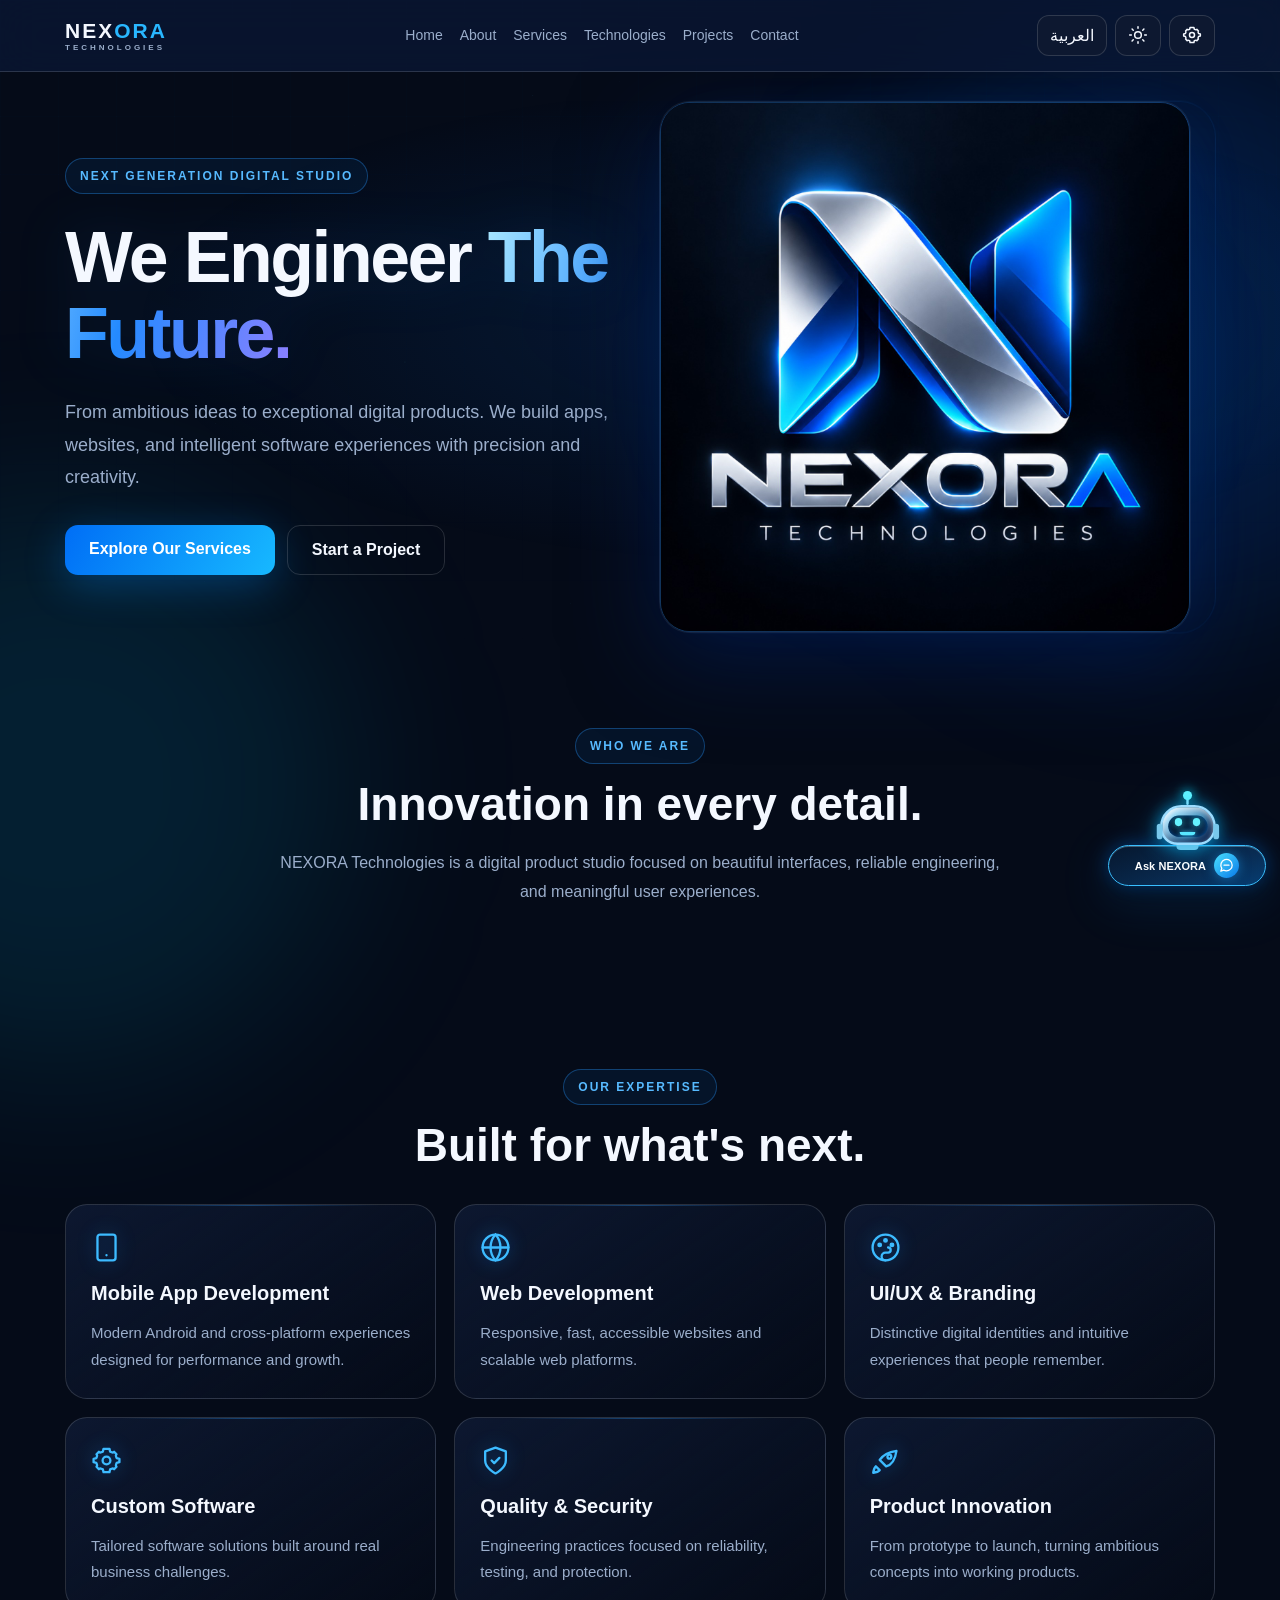
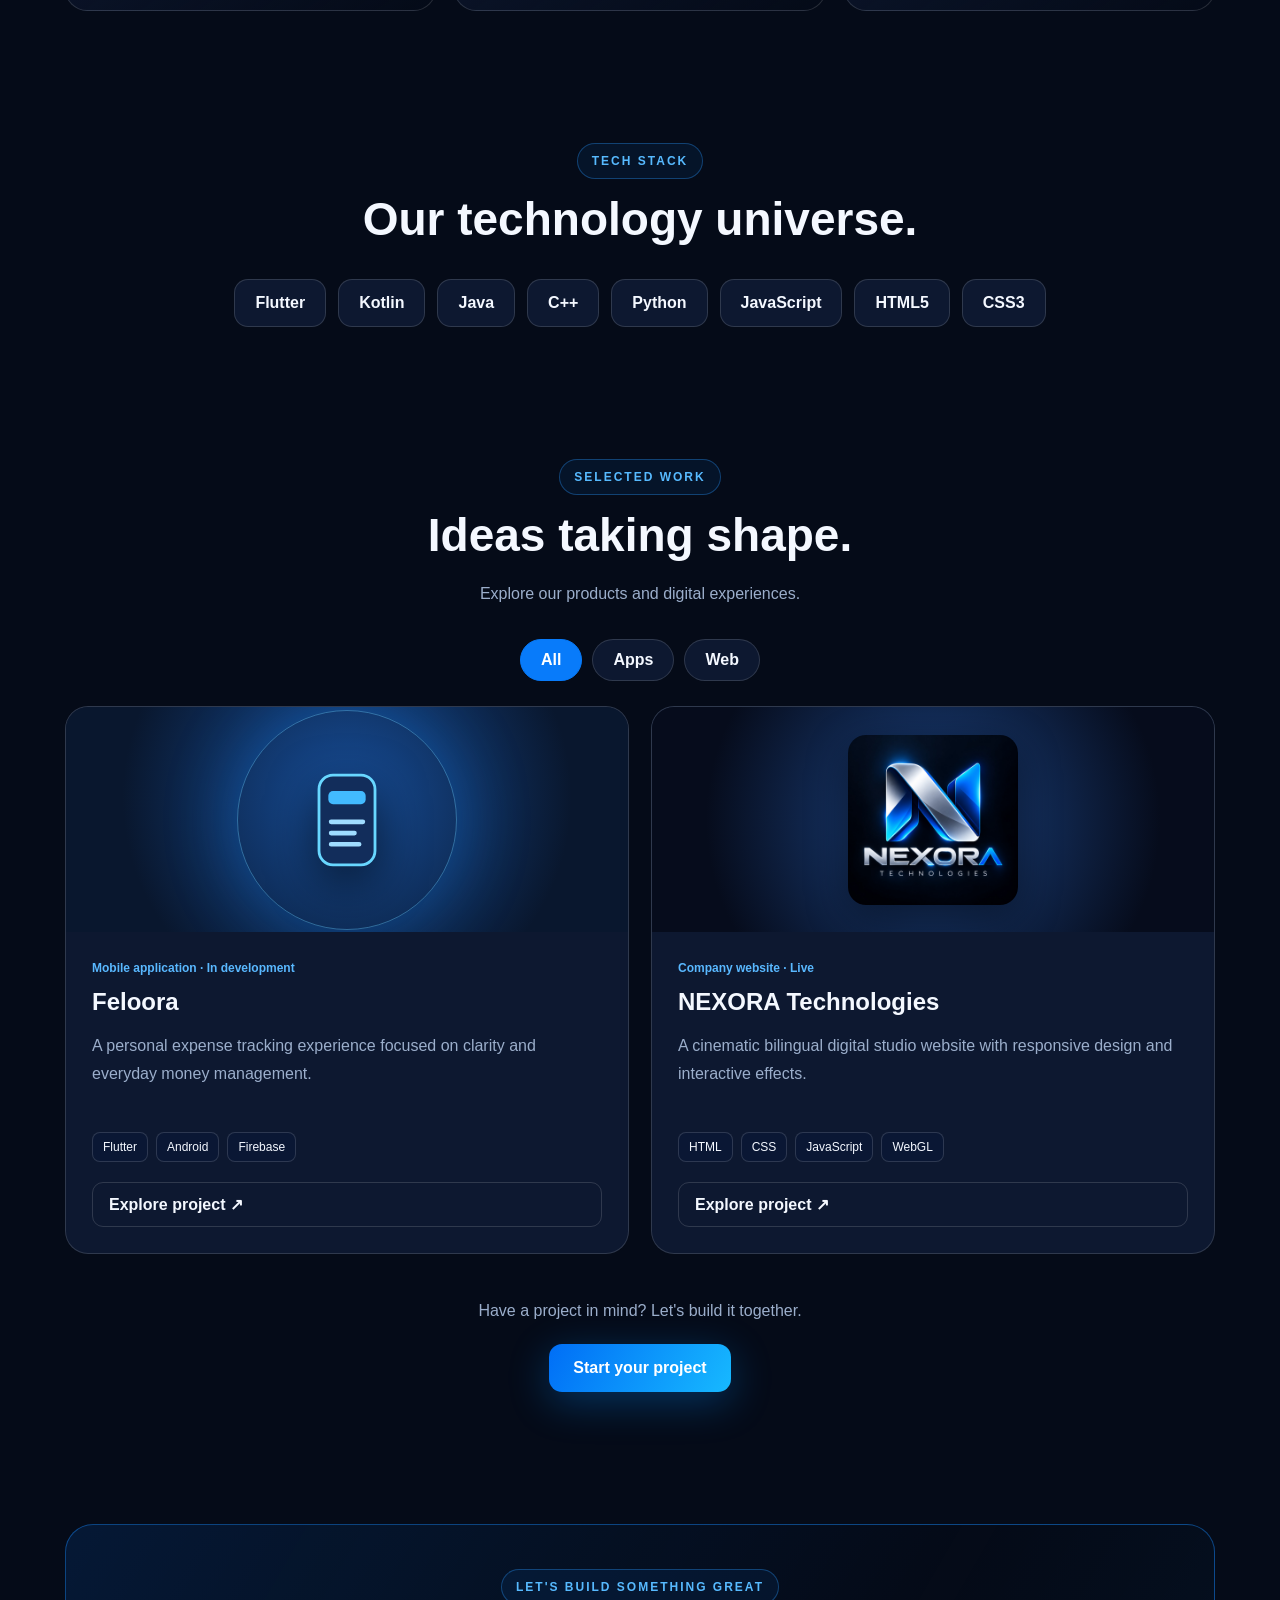
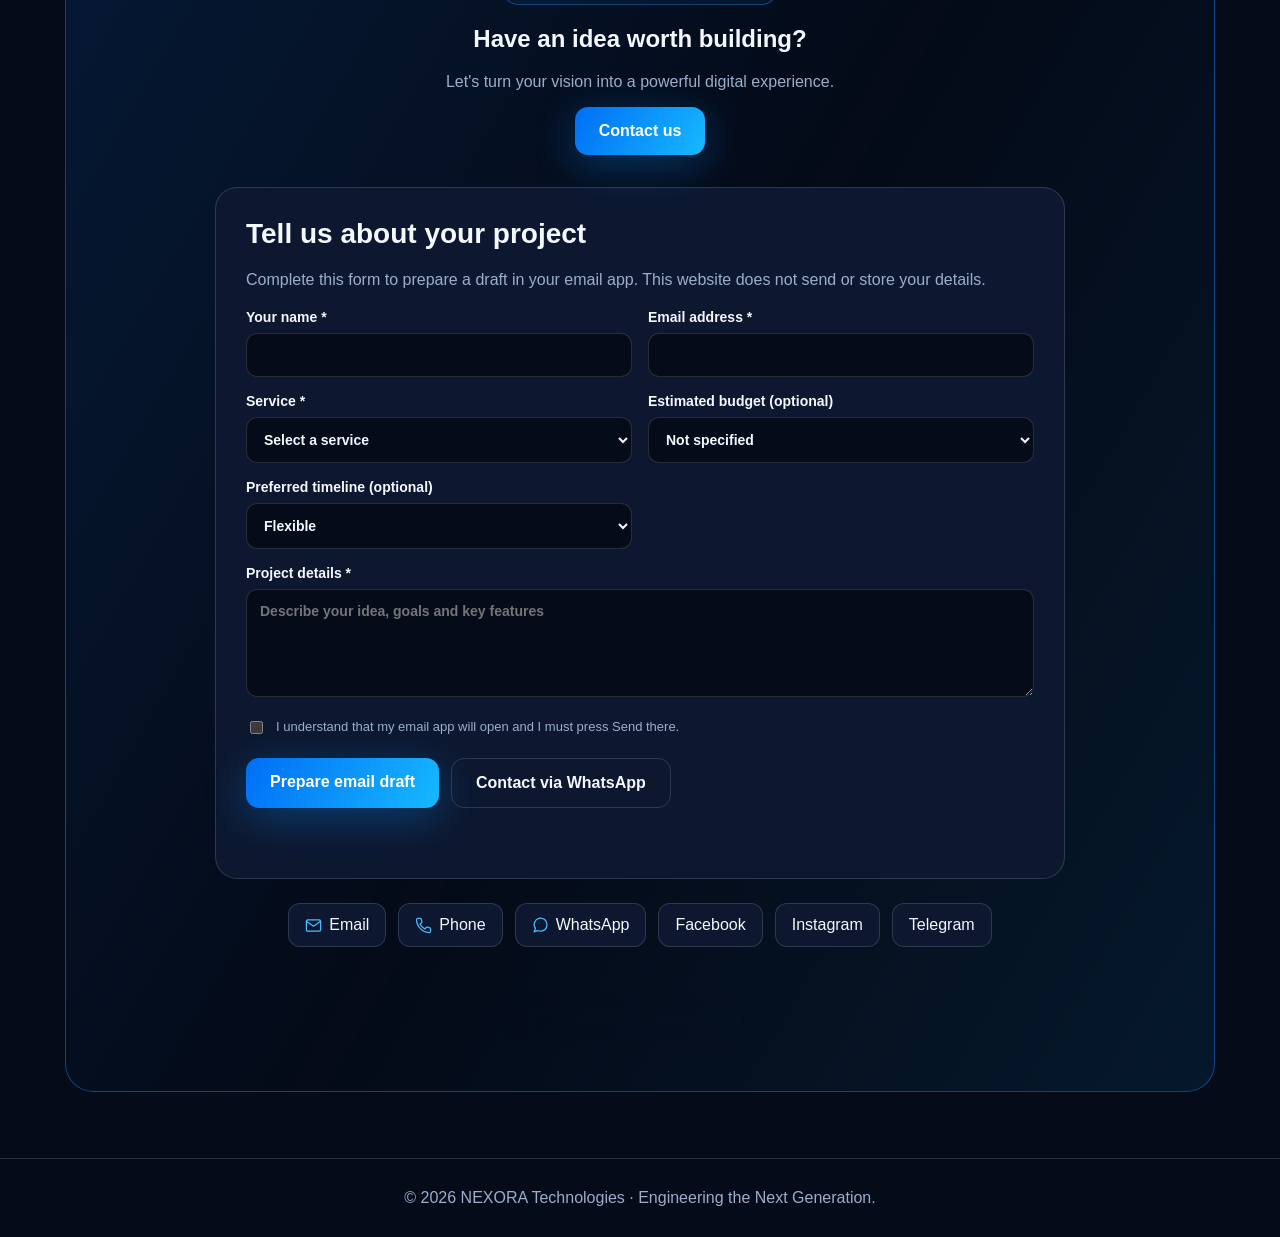
==== commit 25dc0f4f: "Add files via upload" ====
--- a/index.html
+++ b/index.html
@@ -14,4 +14,4 @@
 <meta name="twitter:image" content="https://mapdllah306.github.io/nexora-technologies/logo.png">
 <link rel="icon" type="image/png" href="logo.png">
 <script type="application/ld+json">{"@context":"https://schema.org","@type":"Organization","name":"NEXORA Technologies","url":"https://mapdllah306.github.io/nexora-technologies/","logo":"https://mapdllah306.github.io/nexora-technologies/logo.png","description":"Digital product studio for mobile apps, websites, digital design and custom software.","email":"mapdllah306@gmail.com","telephone":"+201062950403","founder":{"@type":"Person","name":"Mohamed Abdallah"},"sameAs":["https://www.facebook.com/share/1CDwVxaHWW/","https://www.instagram.com/mohamed_apdallah_404","https://t.me/mohamed_error_404"]}</script>
-<link rel="stylesheet" href="css/style.css?v=21"><link rel="stylesheet" href="css/founder.css?v=21"></head><body><div class="orb"></div><div class="orb two"></div><a href="#home" class="skip-link" data-i="skip">Skip to content</a><div class="progress" id="progress" aria-hidden="true"></div><header><div class="nav"><a class="brand" href="#home" dir="ltr">NEX<b>ORA</b><small style="display:block;font-size:8px;letter-spacing:3px;color:var(--muted)">TECHNOLOGIES</small></a><nav class="links" aria-label="Main navigation" data-nav-label><a data-i="navHome" href="#home">Home</a><a data-i="navAbout" href="#about">About</a><a data-i="navServices" href="#services">Services</a><a data-i="navTech" href="#tech">Technologies</a><a data-i="navProjects" href="#projects">Projects</a><a data-i="navContact" href="#contact">Contact</a></nav><div class="actions"><button class="small" id="menuToggle" aria-label="Open menu" aria-expanded="false" aria-controls="mobileMenu"><svg class="ui-icon" viewBox="0 0 24 24" fill="none" stroke="currentColor" stroke-width="1.8" stroke-linecap="round" stroke-linejoin="round" aria-hidden="true"><path d="M4 6h16M4 12h16M4 18h16"/></svg></button><button class="small" id="lang" aria-label="Switch language">العربية</button><button class="small" id="theme" aria-label="Toggle theme"><svg class="ui-icon" viewBox="0 0 24 24" fill="none" stroke="currentColor" stroke-width="1.8" stroke-linecap="round" stroke-linejoin="round" aria-hidden="true"><circle cx="12" cy="12" r="4"/><path d="M12 2v2M12 20v2M4.9 4.9l1.4 1.4M17.7 17.7l1.4 1.4M2 12h2M20 12h2M4.9 19.1l1.4-1.4M17.7 6.3l1.4-1.4"/></svg></button><div class="nx-settings"><button class="small nx-icon-button" id="settingsToggle" type="button" aria-label="Settings" aria-expanded="false" aria-controls="settingsPanel" title="Settings"><svg class="ui-icon" viewBox="0 0 24 24" fill="none" stroke="currentColor" stroke-width="1.8" stroke-linecap="round" stroke-linejoin="round" aria-hidden="true"><circle cx="12" cy="12" r="3"/><path d="M19.4 15a1.7 1.7 0 0 0 .34 1.87l-1.87 1.87A1.7 1.7 0 0 0 16 18.4l-1.2.5-.5 2.1h-4.6l-.5-2.1-1.2-.5a1.7 1.7 0 0 0-1.87.34l-1.87-1.87A1.7 1.7 0 0 0 4.6 15l-.5-1.2L2 13.3V10.7l2.1-.5.5-1.2a1.7 1.7 0 0 0-.34-1.87l1.87-1.87A1.7 1.7 0 0 0 8 5.6l1.2-.5.5-2.1h4.6l.5 2.1 1.2.5a1.7 1.7 0 0 0 1.87-.34l1.87 1.87A1.7 1.7 0 0 0 19.4 9l.5 1.2 2.1.5v2.6l-2.1.5z"/></svg></button><div id="settingsPanel" class="nx-settings-panel" hidden><h3 id="settingsTitle">Preferences</h3><label class="nx-setting-row" for="v10Motion"><span id="motionLabel">Cinematic effects</span><input id="v10Motion" type="checkbox" checked></label><p id="settingsHint">Your preference is saved on this device.</p></div></div></div></div><nav id="mobileMenu" aria-label="Mobile navigation" inert></nav></header><main><div class="hero" id="home"><canvas id="nexora-webgl" aria-hidden="true"></canvas><canvas id="nexora-space" aria-hidden="true"></canvas><div><span class="eyebrow" data-i="eyebrow">NEXT GENERATION DIGITAL STUDIO</span><h1 data-i="heroTitle">We Engineer <span class="gradient">The Future.</span></h1><p data-i="heroDesc">From ambitious ideas to exceptional digital products. We build apps, websites, and intelligent software experiences with precision and creativity.</p><div class="buttons"><a class="btn primary" href="#services" data-i="explore">Explore Our Services </a><a class="btn" href="#contact" data-i="start">Start a Project</a></div></div><div class="visual"><div class="halo" aria-hidden="true"></div><img src="logo.png" alt="NEXORA Technologies" width="530" height="530" decoding="async" fetchpriority="high"></div></div><section id="about"><div class="section-head"><span class="eyebrow" data-i="aboutLabel">WHO WE ARE</span><h2 data-i="aboutTitle">Innovation built into every pixel.</h2><p data-i="aboutDesc">NEXORA Technologies is a digital product studio focused on beautiful interfaces, reliable engineering, and meaningful user experiences.</p></div></section><section id="services"><div class="section-head"><span class="eyebrow" data-i="servicesLabel">OUR EXPERTISE</span><h2 data-i="servicesTitle">Built for what's next.</h2></div><div class="grid"><div class="card"><span class="ico"><svg class="ui-icon" viewBox="0 0 24 24" fill="none" stroke="currentColor" stroke-width="1.8" stroke-linecap="round" stroke-linejoin="round" aria-hidden="true"><rect x="5" y="2" width="14" height="20" rx="2"/><path d="M12 18h.01"/></svg></span><h3 data-i="s1">Mobile App Development</h3><p data-i="s1d">Modern Android and cross-platform experiences designed for performance and growth.</p></div><div class="card"><span class="ico"><svg class="ui-icon" viewBox="0 0 24 24" fill="none" stroke="currentColor" stroke-width="1.8" stroke-linecap="round" stroke-linejoin="round" aria-hidden="true"><circle cx="12" cy="12" r="10"/><path d="M2 12h20M12 2a15 15 0 0 1 0 20M12 2a15 15 0 0 0 0 20"/></svg></span><h3 data-i="s2">Web Development</h3><p data-i="s2d">Responsive, fast, accessible websites and scalable web platforms.</p></div><div class="card"><span class="ico"><svg class="ui-icon" viewBox="0 0 24 24" fill="none" stroke="currentColor" stroke-width="1.8" stroke-linecap="round" stroke-linejoin="round" aria-hidden="true"><circle cx="12" cy="12" r="10"/><circle cx="7.5" cy="10" r="1"/><circle cx="12" cy="6.5" r="1"/><circle cx="17" cy="10" r="1"/><path d="M12 22a3 3 0 0 1-3-3c0-1.7 1.3-3 3-3h2a2 2 0 0 0 2-2c0-1.1-.9-2-2-2"/></svg></span><h3 data-i="s3">UI/UX & Branding</h3><p data-i="s3d">Distinctive digital identities and intuitive experiences that people remember.</p></div><div class="card"><span class="ico"><svg class="ui-icon" viewBox="0 0 24 24" fill="none" stroke="currentColor" stroke-width="1.8" stroke-linecap="round" stroke-linejoin="round" aria-hidden="true"><circle cx="12" cy="12" r="3"/><path d="M19.4 15a1.7 1.7 0 0 0 .34 1.87l-1.87 1.87A1.7 1.7 0 0 0 16 18.4l-1.2.5-.5 2.1h-4.6l-.5-2.1-1.2-.5a1.7 1.7 0 0 0-1.87.34l-1.87-1.87A1.7 1.7 0 0 0 4.6 15l-.5-1.2L2 13.3V10.7l2.1-.5.5-1.2a1.7 1.7 0 0 0-.34-1.87l1.87-1.87A1.7 1.7 0 0 0 8 5.6l1.2-.5.5-2.1h4.6l.5 2.1 1.2.5a1.7 1.7 0 0 0 1.87-.34l1.87 1.87A1.7 1.7 0 0 0 19.4 9l.5 1.2 2.1.5v2.6l-2.1.5z"/></svg></span><h3 data-i="s4">Custom Software</h3><p data-i="s4d">Tailored software solutions built around real business challenges.</p></div><div class="card"><span class="ico"><svg class="ui-icon" viewBox="0 0 24 24" fill="none" stroke="currentColor" stroke-width="1.8" stroke-linecap="round" stroke-linejoin="round" aria-hidden="true"><path d="M12 22s8-4 8-10V5l-8-3-8 3v7c0 6 8 10 8 10z"/><path d="m9 12 2 2 4-4"/></svg></span><h3 data-i="s5">Quality & Security</h3><p data-i="s5d">Engineering practices focused on reliability, testing, and protection.</p></div><div class="card"><span class="ico"><svg class="ui-icon" viewBox="0 0 24 24" fill="none" stroke="currentColor" stroke-width="1.8" stroke-linecap="round" stroke-linejoin="round" aria-hidden="true"><path d="M4.5 16.5c-1.5 1.3-2 5-2 5s3.7-.5 5-2l-3-3zm3-5 5 5c4-1 7-5 8-12-7 1-11 4-13 7z"/><circle cx="15" cy="9" r="1.5"/></svg></span><h3 data-i="s6">Product Innovation</h3><p data-i="s6d">From prototype to launch, turning ambitious concepts into working products.</p></div></div></section><section id="tech"><div class="section-head"><span class="eyebrow" data-i="techLabel">TECH STACK</span><h2 data-i="techTitle">Our technology universe.</h2></div><div class="chips"><span class="chip" dir="ltr">Flutter</span><span class="chip" dir="ltr">Kotlin</span><span class="chip" dir="ltr">Java</span><span class="chip" dir="ltr">C++</span><span class="chip" dir="ltr">Python</span><span class="chip" dir="ltr">JavaScript</span><span class="chip" dir="ltr">HTML5</span><span class="chip" dir="ltr">CSS3</span></div></section><section id="projects" class="portfolio-section"><div class="section-head"><span class="eyebrow" data-i="projectsLabel">SELECTED WORK</span><h2 data-i="projectsTitle">Ideas taking shape.</h2><p id="portfolioIntro">Explore our products and digital experiences.</p></div><div class="portfolio-filters" role="group" aria-label="Filter projects"><button type="button" class="portfolio-filter active" data-filter="all" aria-pressed="true">All</button><button type="button" class="portfolio-filter" data-filter="apps" aria-pressed="false">Apps</button><button type="button" class="portfolio-filter" data-filter="web" aria-pressed="false">Web</button></div><div class="portfolio-grid"><article class="portfolio-card" data-category="apps"><div class="portfolio-art art-feloora" aria-hidden="true"><div class="portfolio-orbit"></div><svg viewBox="0 0 120 120" width="112" height="112" fill="none"><rect x="30" y="12" width="60" height="96" rx="15" fill="#122d5b" stroke="#68d7ff" stroke-width="3"/><rect x="40" y="29" width="40" height="14" rx="5" fill="#42baff"/><path d="M43 62h34M43 74h25M43 86h30" stroke="#9fdcff" stroke-width="5" stroke-linecap="round"/></svg></div><div class="portfolio-info"><span class="portfolio-type" id="felooraType">Mobile application · In development</span><h3 dir="ltr">Feloora</h3><p id="felooraSummary">A personal expense tracking experience focused on clarity and everyday money management.</p><div class="portfolio-tags"><span>Flutter</span><span>Android</span><span>Firebase</span></div><button class="portfolio-detail" data-project="feloora" type="button">Explore project <span aria-hidden="true">↗</span></button></div></article><article class="portfolio-card" data-category="web"><div class="portfolio-art art-nexora" aria-hidden="true"><img src="logo.png" alt="" loading="lazy" width="220" height="220"></div><div class="portfolio-info"><span class="portfolio-type" id="nexoraType">Company website · Live</span><h3 dir="ltr">NEXORA Technologies</h3><p id="nexoraSummary">A cinematic bilingual digital studio website with responsive design and interactive effects.</p><div class="portfolio-tags"><span>HTML</span><span>CSS</span><span>JavaScript</span><span>WebGL</span></div><button class="portfolio-detail" data-project="nexora" type="button">Explore project <span aria-hidden="true">↗</span></button></div></article></div><div class="portfolio-cta"><p id="portfolioCta">Have a project in mind? Let's build it together.</p><a class="btn primary" href="#contact" id="portfolioContact">Start your project</a></div></section><dialog id="projectDialog" class="project-dialog" aria-labelledby="dialogTitle"><div class="dialog-top"><span class="eyebrow" id="dialogCategory"></span><button type="button" class="dialog-close" id="dialogClose" aria-label="Close project details">×</button></div><h2 id="dialogTitle"></h2><p id="dialogDescription"></p><h3 id="dialogHighlightsTitle">Highlights</h3><ul id="dialogHighlights"></ul><div class="dialog-actions"><a id="dialogLink" class="btn primary" href="https://mapdllah306.github.io/nexora-technologies/" target="_blank" rel="noopener noreferrer">Visit website</a><button type="button" class="btn" id="dialogDone">Close</button></div></dialog><section id="contact"><div class="contact"><span class="eyebrow" data-i="contactLabel">LET'S BUILD SOMETHING GREAT</span><h2 data-i="contactTitle">Have an idea worth building?</h2><p data-i="contactDesc">Let's turn your vision into a powerful digital experience.</p><a class="btn primary" href="#projectInquiry" id="contactBtn" data-i="contactButton">Contact us </a><form id="projectInquiry" class="inquiry-form" novalidate aria-labelledby="inquiryHeading"><h3 id="inquiryHeading">Tell us about your project</h3><p id="inquiryHint">Complete the form to prepare an email in your email app. No information is sent by this website.</p><div class="inquiry-grid"><label><span data-v9="name">Your name *</span><input id="inqName" name="name" autocomplete="name" maxlength="90" required></label><label><span data-v9="email">Email address *</span><input id="inqEmail" name="email" type="email" autocomplete="email" maxlength="150" required></label><label><span data-v9="service">Service *</span><select id="inqService" name="service" required><option value="">Select a service</option><option value="apps">Mobile app</option><option value="web">Website</option><option value="design">Design / Branding</option><option value="software">Custom software</option><option value="other">Other</option></select></label><label><span data-v9="budget">Estimated budget (optional)</span><select id="inqBudget" name="budget"><option value="unspecified">Not specified</option><option value="discuss">Let's discuss</option><option value="under1000">Under $1,000 USD</option><option value="1000to5000">$1,000–$5,000 USD</option><option value="over5000">Over $5,000 USD</option></select></label><label><span data-v9="timeline">Preferred timeline (optional)</span><select id="inqTimeline" name="timeline"><option value="flexible">Flexible</option><option value="month">Within 1 month</option><option value="quarter">1–3 months</option><option value="later">More than 3 months</option></select></label><label class="full"><span data-v9="details">Project details *</span><textarea id="inqDetails" name="details" rows="5" minlength="15" maxlength="2500" required placeholder="Describe your idea, goals and key features"></textarea></label></div><label class="consent"><input type="checkbox" id="inqConsent" required><span id="consentText">I understand this opens my email application and I must press Send there.</span></label><div class="inquiry-actions"><button class="btn primary" type="submit" id="inquirySubmit">Prepare email</button><a class="btn" href="https://wa.me/201023799167" target="_blank" rel="noopener noreferrer" id="inquiryWhatsApp">Contact via WhatsApp</a></div><p id="inquiryStatus" role="status" aria-live="polite"></p></form><div class="contact-methods"><a href="mailto:mapdllah306@gmail.com"><svg class="ui-icon" viewBox="0 0 24 24" fill="none" stroke="currentColor" stroke-width="1.8" stroke-linecap="round" stroke-linejoin="round" aria-hidden="true"><rect x="2" y="4" width="20" height="16" rx="2"/><path d="m2 6 10 7 10-7"/></svg> <span data-i="emailLabel">Email</span></a><a href="tel:+201062950403"><svg class="ui-icon" viewBox="0 0 24 24" fill="none" stroke="currentColor" stroke-width="1.8" stroke-linecap="round" stroke-linejoin="round" aria-hidden="true"><path d="M22 16.9v3a2 2 0 0 1-2.2 2 19 19 0 0 1-17.7-17.7A2 2 0 0 1 4.1 2h3a2 2 0 0 1 2 1.7l.5 3a2 2 0 0 1-.6 1.8L7 10a16 16 0 0 0 7 7l1.5-2a2 2 0 0 1 1.8-.6l3 .5a2 2 0 0 1 1.7 2z"/></svg> <span data-i="phoneLabel">Phone</span></a><a href="https://wa.me/201023799167" target="_blank" rel="noopener noreferrer"><svg class="ui-icon" viewBox="0 0 24 24" fill="none" stroke="currentColor" stroke-width="1.8" stroke-linecap="round" stroke-linejoin="round" aria-hidden="true"><path d="M21 11.5a8.4 8.4 0 0 1-9 8.5 9 9 0 0 1-4-.9L3 21l1.9-5A9 9 0 1 1 21 11.5z"/></svg> WhatsApp</a><a href="https://www.facebook.com/share/1CDwVxaHWW/" target="_blank" rel="noopener noreferrer">Facebook</a><a href="https://www.instagram.com/mohamed_apdallah_404?dlrf=MWpkcXhucWlpbmlsaA==" target="_blank" rel="noopener noreferrer">Instagram</a><a href="https://t.me/mohamed_error_404" target="_blank" rel="noopener noreferrer">Telegram</a></div><button type="button" class="founder nx-founder-trigger" id="nxFounderOpen" aria-haspopup="dialog" aria-controls="nxFounderDialog" aria-label="View Mohamed Abdallah founder profile"><svg viewBox="0 0 24 24" width="18" height="18" fill="none" stroke="currentColor" stroke-width="1.8" aria-hidden="true"><circle cx="12" cy="8" r="4"/><path d="M4 21v-2a8 8 0 0 1 16 0v2"/></svg><span data-i="founder">Mohamed Abdallah · Founder</span><span aria-hidden="true">↗</span></button></div></section></main><footer>© <span id="year"></span> NEXORA Technologies · <span data-i="footer">Engineering the Next Generation.</span></footer><div class="nx-founder-overlay" id="nxFounderOverlay" hidden><section class="nx-founder-dialog" id="nxFounderDialog" role="dialog" aria-modal="true" aria-labelledby="nxFounderName" aria-describedby="nxFounderBio" tabindex="-1"><canvas class="nx-founder-network" id="nxFounderNetwork" aria-hidden="true"></canvas><div class="nx-founder-content"><button type="button" class="nx-founder-close" id="nxFounderClose" aria-label="Close profile">×</button><div class="nx-founder-hero"><div class="nx-founder-photo"><img src="founder-portrait.webp" width="900" height="1200" alt="Mohamed Abdallah in a white suit" loading="lazy" decoding="async"><span class="nx-founder-photo-caption">NEXORA · FOUNDER</span></div><div class="nx-founder-intro"><span class="nx-founder-kicker" data-founder-en="MEET THE FOUNDER" data-founder-ar="تعرّف على المؤسس">MEET THE FOUNDER</span><h2 id="nxFounderName">Mohamed<br>Abdallah <span class="nx-founder-check" aria-hidden="true">✦</span></h2><p class="nx-founder-role" data-founder-en="Founder & Developer · NEXORA Technologies" data-founder-ar="المؤسس والمطوّر · NEXORA Technologies">Founder & Developer · NEXORA Technologies</p><p id="nxFounderBio" data-founder-en="Building purposeful digital products through modern development, thoughtful design, and dependable engineering." data-founder-ar="أحوّل الأفكار إلى منتجات رقمية عملية عبر التطوير الحديث والتصميم المدروس والهندسة البرمجية الموثوقة.">Building purposeful digital products through modern development, thoughtful design, and dependable engineering.</p><div class="nx-founder-status"><span class="nx-founder-status-dot"></span><span data-founder-en="Building the next generation" data-founder-ar="نصنع الجيل القادم">Building the next generation</span></div></div></div><div class="nx-founder-skills"><div><span class="nx-skill-icon">⌘</span><strong data-founder-en="Web & Mobile" data-founder-ar="الويب والموبايل">Web & Mobile</strong><small data-founder-en="Apps and websites" data-founder-ar="تطبيقات ومواقع">Apps and websites</small></div><div><span class="nx-skill-icon">◈</span><strong>UI/UX & 3D</strong><small data-founder-en="Digital experiences" data-founder-ar="تجارب رقمية">Digital experiences</small></div><div><span class="nx-skill-icon">◇</span><strong data-founder-en="Digital Products" data-founder-ar="منتجات رقمية">Digital Products</strong><small>Feloora · NEXORA</small></div><div><span class="nx-skill-icon">⬡</span><strong data-founder-en="Quality & Security" data-founder-ar="الجودة والأمان">Quality & Security</strong><small data-founder-en="Reliable engineering" data-founder-ar="هندسة موثوقة">Reliable engineering</small></div></div><div class="nx-founder-social"><a href="https://wa.me/201023799167" target="_blank" rel="noopener noreferrer"><span class="nx-social-glyph">◉</span>WhatsApp <span aria-hidden="true">↗</span></a><a href="https://www.facebook.com/share/1CDwVxaHWW/" target="_blank" rel="noopener noreferrer"><span class="nx-social-glyph">f</span>Facebook <span aria-hidden="true">↗</span></a><a href="https://www.instagram.com/mohamed_apdallah_404" target="_blank" rel="noopener noreferrer"><span class="nx-social-glyph">◎</span>Instagram <span aria-hidden="true">↗</span></a><a href="https://t.me/mohamed_error_404" target="_blank" rel="noopener noreferrer"><span class="nx-social-glyph">➤</span>Telegram <span aria-hidden="true">↗</span></a></div><div class="nx-founder-cta"><a href="mailto:mapdllah306@gmail.com"><span aria-hidden="true">✉</span><span data-founder-en="Send Email" data-founder-ar="إرسال بريد إلكتروني">Send Email</span><span aria-hidden="true">↗</span></a><a class="nx-founder-cta-primary" href="#projects" id="nxFounderProjects"><span data-founder-en="Explore NEXORA Projects" data-founder-ar="استكشف مشروعات NEXORA">Explore NEXORA Projects</span><span aria-hidden="true">→</span></a></div></div></section></div><aside class="nx-assistant" id="nxAssistant" aria-label="NEXORA website assistant"><div class="nx-assistant-dock"><div class="nx-robot-stage"><span class="nx-robot" id="nxRobot" aria-hidden="true"><span class="nx-robot-antenna"></span><span class="nx-robot-head"><span class="nx-robot-ear left"></span><span class="nx-robot-ear right"></span><span class="nx-robot-face"><span class="nx-robot-eyes"><i></i><i></i></span><span class="nx-robot-mouth"></span></span></span><span class="nx-robot-neck"></span></span></div><button type="button" class="nx-assistant-launch" id="nxAssistantLaunch" aria-expanded="false" aria-controls="nxAssistantPanel"><span id="nxAssistantLaunchText">Ask NEXORA</span><span class="nx-capsule-chat" aria-hidden="true"><svg viewBox="0 0 24 24" width="17" height="17" fill="none" stroke="currentColor" stroke-width="1.8" stroke-linecap="round" stroke-linejoin="round"><path d="M20 11.5a8 8 0 0 1-8 8 9 9 0 0 1-4-.9L4 20l1.4-4A8 8 0 1 1 20 11.5Z"/><path d="M8.5 11.5h7"/></svg></span></button></div><section class="nx-assistant-panel" id="nxAssistantPanel" hidden aria-labelledby="nxAssistantTitle"><header class="nx-assistant-head"><div class="nx-assistant-status"><span class="nx-status-dot" aria-hidden="true"></span><div><strong id="nxAssistantTitle">NEXORA Assistant</strong><small id="nxAssistantSubtitle">Instant website guide · no AI API connected</small></div></div><div class="nx-assistant-controls"><button type="button" id="nxAssistantMinimize" aria-label="Minimize assistant" title="Minimize">−</button><button type="button" id="nxAssistantClose" aria-label="Close assistant">×</button></div></header><div class="nx-assistant-messages" id="nxAssistantMessages" role="log" aria-live="polite" aria-relevant="additions text"></div><div class="nx-assistant-voice"><label for="nxAssistantVoice"><input type="checkbox" id="nxAssistantVoice" checked><span id="nxAssistantVoiceLabel">Speak replies aloud</span></label><button type="button" id="nxAssistantStop" hidden>Stop voice</button></div><div class="nx-assistant-suggestions" id="nxAssistantSuggestions"></div><form id="nxAssistantForm" class="nx-assistant-form"><label class="sr-only" for="nxAssistantInput">Your question</label><input id="nxAssistantInput" maxlength="300" autocomplete="off" placeholder="Ask about our services…" required><button type="submit" id="nxAssistantSend" aria-label="Send message"><svg viewBox="0 0 24 24" width="18" height="18" fill="none" stroke="currentColor" stroke-width="2" stroke-linecap="round" stroke-linejoin="round" aria-hidden="true"><path d="m22 2-7 20-4-9-9-4Z"/><path d="M22 2 11 13"/></svg><span class="sr-only">Send</span></button></form><p class="nx-assistant-disclaimer" id="nxAssistantDisclaimer">Automated answers about NEXORA only. Do not enter sensitive information.</p></section></aside><script src="js/main.js" defer></script><script src="js/assistant.js" defer></script><script src="js/founder.js?v=21" defer></script></body></html>
+<link rel="stylesheet" href="css/style.css?v=22"><link rel="stylesheet" href="css/founder.css?v=22"><link rel="stylesheet" href="css/mobile-refinements.css?v=22"></head><body><div class="orb"></div><div class="orb two"></div><a href="#home" class="skip-link" data-i="skip">Skip to content</a><div class="progress" id="progress" aria-hidden="true"></div><header><div class="nav"><a class="brand" href="#home" dir="ltr">NEX<b>ORA</b><small style="display:block;font-size:8px;letter-spacing:3px;color:var(--muted)">TECHNOLOGIES</small></a><nav class="links" aria-label="Main navigation" data-nav-label><a data-i="navHome" href="#home">Home</a><a data-i="navAbout" href="#about">About</a><a data-i="navServices" href="#services">Services</a><a data-i="navTech" href="#tech">Technologies</a><a data-i="navProjects" href="#projects">Projects</a><a data-i="navContact" href="#contact">Contact</a></nav><div class="actions"><button class="small" id="menuToggle" aria-label="Open menu" aria-expanded="false" aria-controls="mobileMenu"><svg class="ui-icon" viewBox="0 0 24 24" fill="none" stroke="currentColor" stroke-width="1.8" stroke-linecap="round" stroke-linejoin="round" aria-hidden="true"><path d="M4 6h16M4 12h16M4 18h16"/></svg></button><button class="small" id="lang" aria-label="Switch language">العربية</button><button class="small" id="theme" aria-label="Toggle theme"><svg class="ui-icon" viewBox="0 0 24 24" fill="none" stroke="currentColor" stroke-width="1.8" stroke-linecap="round" stroke-linejoin="round" aria-hidden="true"><circle cx="12" cy="12" r="4"/><path d="M12 2v2M12 20v2M4.9 4.9l1.4 1.4M17.7 17.7l1.4 1.4M2 12h2M20 12h2M4.9 19.1l1.4-1.4M17.7 6.3l1.4-1.4"/></svg></button><div class="nx-settings"><button class="small nx-icon-button" id="settingsToggle" type="button" aria-label="Settings" aria-expanded="false" aria-controls="settingsPanel" title="Settings"><svg class="ui-icon" viewBox="0 0 24 24" fill="none" stroke="currentColor" stroke-width="1.8" stroke-linecap="round" stroke-linejoin="round" aria-hidden="true"><circle cx="12" cy="12" r="3"/><path d="M19.4 15a1.7 1.7 0 0 0 .34 1.87l-1.87 1.87A1.7 1.7 0 0 0 16 18.4l-1.2.5-.5 2.1h-4.6l-.5-2.1-1.2-.5a1.7 1.7 0 0 0-1.87.34l-1.87-1.87A1.7 1.7 0 0 0 4.6 15l-.5-1.2L2 13.3V10.7l2.1-.5.5-1.2a1.7 1.7 0 0 0-.34-1.87l1.87-1.87A1.7 1.7 0 0 0 8 5.6l1.2-.5.5-2.1h4.6l.5 2.1 1.2.5a1.7 1.7 0 0 0 1.87-.34l1.87 1.87A1.7 1.7 0 0 0 19.4 9l.5 1.2 2.1.5v2.6l-2.1.5z"/></svg></button><div id="settingsPanel" class="nx-settings-panel" hidden><h3 id="settingsTitle">Preferences</h3><label class="nx-setting-row" for="v10Motion"><span id="motionLabel">Cinematic effects</span><input id="v10Motion" type="checkbox" checked></label><p id="settingsHint">Your preference is saved on this device.</p></div></div></div></div><nav id="mobileMenu" aria-label="Mobile navigation" inert></nav></header><main><div class="hero" id="home"><canvas id="nexora-webgl" aria-hidden="true"></canvas><canvas id="nexora-space" aria-hidden="true"></canvas><div><span class="eyebrow" data-i="eyebrow">NEXT GENERATION DIGITAL STUDIO</span><h1 data-i="heroTitle">We Engineer <span class="gradient">The Future.</span></h1><p data-i="heroDesc">From ambitious ideas to exceptional digital products. We build apps, websites, and intelligent software experiences with precision and creativity.</p><div class="buttons"><a class="btn primary" href="#services" data-i="explore">Explore Our Services </a><a class="btn" href="#contact" data-i="start">Start a Project</a></div></div><div class="visual"><div class="halo" aria-hidden="true"></div><img src="logo.png" alt="NEXORA Technologies" width="530" height="530" decoding="async" fetchpriority="high"></div></div><section id="about"><div class="section-head"><span class="eyebrow" data-i="aboutLabel">WHO WE ARE</span><h2 data-i="aboutTitle">Innovation built into every pixel.</h2><p data-i="aboutDesc">NEXORA Technologies is a digital product studio focused on beautiful interfaces, reliable engineering, and meaningful user experiences.</p></div></section><section id="services"><div class="section-head"><span class="eyebrow" data-i="servicesLabel">OUR EXPERTISE</span><h2 data-i="servicesTitle">Built for what's next.</h2></div><div class="grid"><div class="card"><span class="ico"><svg class="ui-icon" viewBox="0 0 24 24" fill="none" stroke="currentColor" stroke-width="1.8" stroke-linecap="round" stroke-linejoin="round" aria-hidden="true"><rect x="5" y="2" width="14" height="20" rx="2"/><path d="M12 18h.01"/></svg></span><h3 data-i="s1">Mobile App Development</h3><p data-i="s1d">Modern Android and cross-platform experiences designed for performance and growth.</p></div><div class="card"><span class="ico"><svg class="ui-icon" viewBox="0 0 24 24" fill="none" stroke="currentColor" stroke-width="1.8" stroke-linecap="round" stroke-linejoin="round" aria-hidden="true"><circle cx="12" cy="12" r="10"/><path d="M2 12h20M12 2a15 15 0 0 1 0 20M12 2a15 15 0 0 0 0 20"/></svg></span><h3 data-i="s2">Web Development</h3><p data-i="s2d">Responsive, fast, accessible websites and scalable web platforms.</p></div><div class="card"><span class="ico"><svg class="ui-icon" viewBox="0 0 24 24" fill="none" stroke="currentColor" stroke-width="1.8" stroke-linecap="round" stroke-linejoin="round" aria-hidden="true"><circle cx="12" cy="12" r="10"/><circle cx="7.5" cy="10" r="1"/><circle cx="12" cy="6.5" r="1"/><circle cx="17" cy="10" r="1"/><path d="M12 22a3 3 0 0 1-3-3c0-1.7 1.3-3 3-3h2a2 2 0 0 0 2-2c0-1.1-.9-2-2-2"/></svg></span><h3 data-i="s3">UI/UX & Branding</h3><p data-i="s3d">Distinctive digital identities and intuitive experiences that people remember.</p></div><div class="card"><span class="ico"><svg class="ui-icon" viewBox="0 0 24 24" fill="none" stroke="currentColor" stroke-width="1.8" stroke-linecap="round" stroke-linejoin="round" aria-hidden="true"><circle cx="12" cy="12" r="3"/><path d="M19.4 15a1.7 1.7 0 0 0 .34 1.87l-1.87 1.87A1.7 1.7 0 0 0 16 18.4l-1.2.5-.5 2.1h-4.6l-.5-2.1-1.2-.5a1.7 1.7 0 0 0-1.87.34l-1.87-1.87A1.7 1.7 0 0 0 4.6 15l-.5-1.2L2 13.3V10.7l2.1-.5.5-1.2a1.7 1.7 0 0 0-.34-1.87l1.87-1.87A1.7 1.7 0 0 0 8 5.6l1.2-.5.5-2.1h4.6l.5 2.1 1.2.5a1.7 1.7 0 0 0 1.87-.34l1.87 1.87A1.7 1.7 0 0 0 19.4 9l.5 1.2 2.1.5v2.6l-2.1.5z"/></svg></span><h3 data-i="s4">Custom Software</h3><p data-i="s4d">Tailored software solutions built around real business challenges.</p></div><div class="card"><span class="ico"><svg class="ui-icon" viewBox="0 0 24 24" fill="none" stroke="currentColor" stroke-width="1.8" stroke-linecap="round" stroke-linejoin="round" aria-hidden="true"><path d="M12 22s8-4 8-10V5l-8-3-8 3v7c0 6 8 10 8 10z"/><path d="m9 12 2 2 4-4"/></svg></span><h3 data-i="s5">Quality & Security</h3><p data-i="s5d">Engineering practices focused on reliability, testing, and protection.</p></div><div class="card"><span class="ico"><svg class="ui-icon" viewBox="0 0 24 24" fill="none" stroke="currentColor" stroke-width="1.8" stroke-linecap="round" stroke-linejoin="round" aria-hidden="true"><path d="M4.5 16.5c-1.5 1.3-2 5-2 5s3.7-.5 5-2l-3-3zm3-5 5 5c4-1 7-5 8-12-7 1-11 4-13 7z"/><circle cx="15" cy="9" r="1.5"/></svg></span><h3 data-i="s6">Product Innovation</h3><p data-i="s6d">From prototype to launch, turning ambitious concepts into working products.</p></div></div></section><section id="tech"><div class="section-head"><span class="eyebrow" data-i="techLabel">TECH STACK</span><h2 data-i="techTitle">Our technology universe.</h2></div><div class="chips"><span class="chip" dir="ltr">Flutter</span><span class="chip" dir="ltr">Kotlin</span><span class="chip" dir="ltr">Java</span><span class="chip" dir="ltr">C++</span><span class="chip" dir="ltr">Python</span><span class="chip" dir="ltr">JavaScript</span><span class="chip" dir="ltr">HTML5</span><span class="chip" dir="ltr">CSS3</span></div></section><section id="projects" class="portfolio-section"><div class="section-head"><span class="eyebrow" data-i="projectsLabel">SELECTED WORK</span><h2 data-i="projectsTitle">Ideas taking shape.</h2><p id="portfolioIntro">Explore our products and digital experiences.</p></div><div class="portfolio-filters" role="group" aria-label="Filter projects"><button type="button" class="portfolio-filter active" data-filter="all" aria-pressed="true">All</button><button type="button" class="portfolio-filter" data-filter="apps" aria-pressed="false">Apps</button><button type="button" class="portfolio-filter" data-filter="web" aria-pressed="false">Web</button></div><div class="portfolio-grid"><article class="portfolio-card" data-category="apps"><div class="portfolio-art art-feloora" aria-hidden="true"><div class="portfolio-orbit"></div><svg viewBox="0 0 120 120" width="112" height="112" fill="none"><rect x="30" y="12" width="60" height="96" rx="15" fill="#122d5b" stroke="#68d7ff" stroke-width="3"/><rect x="40" y="29" width="40" height="14" rx="5" fill="#42baff"/><path d="M43 62h34M43 74h25M43 86h30" stroke="#9fdcff" stroke-width="5" stroke-linecap="round"/></svg></div><div class="portfolio-info"><span class="portfolio-type" id="felooraType">Mobile application · In development</span><h3 dir="ltr">Feloora</h3><p id="felooraSummary">A personal expense tracking experience focused on clarity and everyday money management.</p><div class="portfolio-tags"><span>Flutter</span><span>Android</span><span>Firebase</span></div><button class="portfolio-detail" data-project="feloora" type="button">Explore project <span aria-hidden="true">↗</span></button></div></article><article class="portfolio-card" data-category="web"><div class="portfolio-art art-nexora" aria-hidden="true"><img src="logo.png" alt="" loading="lazy" width="220" height="220"></div><div class="portfolio-info"><span class="portfolio-type" id="nexoraType">Company website · Live</span><h3 dir="ltr">NEXORA Technologies</h3><p id="nexoraSummary">A cinematic bilingual digital studio website with responsive design and interactive effects.</p><div class="portfolio-tags"><span>HTML</span><span>CSS</span><span>JavaScript</span><span>WebGL</span></div><button class="portfolio-detail" data-project="nexora" type="button">Explore project <span aria-hidden="true">↗</span></button></div></article></div><div class="portfolio-cta"><p id="portfolioCta">Have a project in mind? Let's build it together.</p><a class="btn primary" href="#contact" id="portfolioContact">Start your project</a></div></section><dialog id="projectDialog" class="project-dialog" aria-labelledby="dialogTitle"><div class="dialog-top"><span class="eyebrow" id="dialogCategory"></span><button type="button" class="dialog-close" id="dialogClose" aria-label="Close project details">×</button></div><h2 id="dialogTitle"></h2><p id="dialogDescription"></p><h3 id="dialogHighlightsTitle">Highlights</h3><ul id="dialogHighlights"></ul><div class="dialog-actions"><a id="dialogLink" class="btn primary" href="https://mapdllah306.github.io/nexora-technologies/" target="_blank" rel="noopener noreferrer">Visit website</a><button type="button" class="btn" id="dialogDone">Close</button></div></dialog><section id="contact"><div class="contact"><span class="eyebrow" data-i="contactLabel">LET'S BUILD SOMETHING GREAT</span><h2 data-i="contactTitle">Have an idea worth building?</h2><p data-i="contactDesc">Let's turn your vision into a powerful digital experience.</p><a class="btn primary" href="#projectInquiry" id="contactBtn" data-i="contactButton">Contact us </a><form id="projectInquiry" class="inquiry-form" novalidate aria-labelledby="inquiryHeading"><h3 id="inquiryHeading">Tell us about your project</h3><p id="inquiryHint">Complete the form to prepare an email in your email app. No information is sent by this website.</p><div class="inquiry-grid"><label><span data-v9="name">Your name *</span><input id="inqName" name="name" autocomplete="name" maxlength="90" required></label><label><span data-v9="email">Email address *</span><input id="inqEmail" name="email" type="email" autocomplete="email" maxlength="150" required></label><label><span data-v9="service">Service *</span><select id="inqService" name="service" required><option value="">Select a service</option><option value="apps">Mobile app</option><option value="web">Website</option><option value="design">Design / Branding</option><option value="software">Custom software</option><option value="other">Other</option></select></label><label><span data-v9="budget">Estimated budget (optional)</span><select id="inqBudget" name="budget"><option value="unspecified">Not specified</option><option value="discuss">Let's discuss</option><option value="under1000">Under $1,000 USD</option><option value="1000to5000">$1,000–$5,000 USD</option><option value="over5000">Over $5,000 USD</option></select></label><label><span data-v9="timeline">Preferred timeline (optional)</span><select id="inqTimeline" name="timeline"><option value="flexible">Flexible</option><option value="month">Within 1 month</option><option value="quarter">1–3 months</option><option value="later">More than 3 months</option></select></label><label class="full"><span data-v9="details">Project details *</span><textarea id="inqDetails" name="details" rows="5" minlength="15" maxlength="2500" required placeholder="Describe your idea, goals and key features"></textarea></label></div><label class="consent"><input type="checkbox" id="inqConsent" required><span id="consentText">I understand this opens my email application and I must press Send there.</span></label><div class="inquiry-actions"><button class="btn primary" type="submit" id="inquirySubmit">Prepare email</button><a class="btn" href="https://wa.me/201023799167" target="_blank" rel="noopener noreferrer" id="inquiryWhatsApp">Contact via WhatsApp</a></div><p id="inquiryStatus" role="status" aria-live="polite"></p></form><div class="contact-methods"><a href="mailto:mapdllah306@gmail.com"><svg class="ui-icon" viewBox="0 0 24 24" fill="none" stroke="currentColor" stroke-width="1.8" stroke-linecap="round" stroke-linejoin="round" aria-hidden="true"><rect x="2" y="4" width="20" height="16" rx="2"/><path d="m2 6 10 7 10-7"/></svg> <span data-i="emailLabel">Email</span></a><a href="tel:+201062950403"><svg class="ui-icon" viewBox="0 0 24 24" fill="none" stroke="currentColor" stroke-width="1.8" stroke-linecap="round" stroke-linejoin="round" aria-hidden="true"><path d="M22 16.9v3a2 2 0 0 1-2.2 2 19 19 0 0 1-17.7-17.7A2 2 0 0 1 4.1 2h3a2 2 0 0 1 2 1.7l.5 3a2 2 0 0 1-.6 1.8L7 10a16 16 0 0 0 7 7l1.5-2a2 2 0 0 1 1.8-.6l3 .5a2 2 0 0 1 1.7 2z"/></svg> <span data-i="phoneLabel">Phone</span></a><a href="https://wa.me/201023799167" target="_blank" rel="noopener noreferrer"><svg class="ui-icon" viewBox="0 0 24 24" fill="none" stroke="currentColor" stroke-width="1.8" stroke-linecap="round" stroke-linejoin="round" aria-hidden="true"><path d="M21 11.5a8.4 8.4 0 0 1-9 8.5 9 9 0 0 1-4-.9L3 21l1.9-5A9 9 0 1 1 21 11.5z"/></svg> WhatsApp</a><a href="https://www.facebook.com/share/1CDwVxaHWW/" target="_blank" rel="noopener noreferrer">Facebook</a><a href="https://www.instagram.com/mohamed_apdallah_404?dlrf=MWpkcXhucWlpbmlsaA==" target="_blank" rel="noopener noreferrer">Instagram</a><a href="https://t.me/mohamed_error_404" target="_blank" rel="noopener noreferrer">Telegram</a></div><button type="button" class="founder nx-founder-trigger" id="nxFounderOpen" aria-haspopup="dialog" aria-controls="nxFounderDialog" aria-label="View Mohamed Abdallah founder profile"><svg viewBox="0 0 24 24" width="18" height="18" fill="none" stroke="currentColor" stroke-width="1.8" aria-hidden="true"><circle cx="12" cy="8" r="4"/><path d="M4 21v-2a8 8 0 0 1 16 0v2"/></svg><span data-i="founder">Mohamed Abdallah · Founder</span><span aria-hidden="true">↗</span></button></div></section></main><footer>© <span id="year"></span> NEXORA Technologies · <span data-i="footer">Engineering the Next Generation.</span></footer><div class="nx-founder-overlay" id="nxFounderOverlay" hidden><section class="nx-founder-dialog" id="nxFounderDialog" role="dialog" aria-modal="true" aria-labelledby="nxFounderName" aria-describedby="nxFounderBio" tabindex="-1"><canvas class="nx-founder-network" id="nxFounderNetwork" aria-hidden="true"></canvas><div class="nx-founder-content"><button type="button" class="nx-founder-close" id="nxFounderClose" aria-label="Close profile">×</button><div class="nx-founder-hero"><div class="nx-founder-photo"><img src="founder-portrait.webp" width="900" height="1200" alt="Mohamed Abdallah in a white suit" loading="lazy" decoding="async"><span class="nx-founder-photo-caption">NEXORA · FOUNDER</span></div><div class="nx-founder-intro"><span class="nx-founder-kicker" data-founder-en="MEET THE FOUNDER" data-founder-ar="تعرّف على المؤسس">MEET THE FOUNDER</span><h2 id="nxFounderName">Mohamed<br>Abdallah <span class="nx-founder-check" aria-hidden="true">✦</span></h2><p class="nx-founder-role" data-founder-en="Founder & Developer · NEXORA Technologies" data-founder-ar="المؤسس والمطوّر · NEXORA Technologies">Founder & Developer · NEXORA Technologies</p><p id="nxFounderBio" data-founder-en="Building purposeful digital products through modern development, thoughtful design, and dependable engineering." data-founder-ar="أحوّل الأفكار إلى منتجات رقمية عملية عبر التطوير الحديث والتصميم المدروس والهندسة البرمجية الموثوقة.">Building purposeful digital products through modern development, thoughtful design, and dependable engineering.</p><div class="nx-founder-status"><span class="nx-founder-status-dot"></span><span data-founder-en="Building the next generation" data-founder-ar="نصنع الجيل القادم">Building the next generation</span></div></div></div><div class="nx-founder-skills"><div><span class="nx-skill-icon">⌘</span><strong data-founder-en="Web & Mobile" data-founder-ar="الويب والموبايل">Web & Mobile</strong><small data-founder-en="Apps and websites" data-founder-ar="تطبيقات ومواقع">Apps and websites</small></div><div><span class="nx-skill-icon">◈</span><strong>UI/UX & 3D</strong><small data-founder-en="Digital experiences" data-founder-ar="تجارب رقمية">Digital experiences</small></div><div><span class="nx-skill-icon">◇</span><strong data-founder-en="Digital Products" data-founder-ar="منتجات رقمية">Digital Products</strong><small>Feloora · NEXORA</small></div><div><span class="nx-skill-icon">⬡</span><strong data-founder-en="Quality & Security" data-founder-ar="الجودة والأمان">Quality & Security</strong><small data-founder-en="Reliable engineering" data-founder-ar="هندسة موثوقة">Reliable engineering</small></div></div><div class="nx-founder-social"><a href="https://wa.me/201023799167" target="_blank" rel="noopener noreferrer"><span class="nx-social-glyph">◉</span>WhatsApp <span aria-hidden="true">↗</span></a><a href="https://www.facebook.com/share/1CDwVxaHWW/" target="_blank" rel="noopener noreferrer"><span class="nx-social-glyph">f</span>Facebook <span aria-hidden="true">↗</span></a><a href="https://www.instagram.com/mohamed_apdallah_404" target="_blank" rel="noopener noreferrer"><span class="nx-social-glyph">◎</span>Instagram <span aria-hidden="true">↗</span></a><a href="https://t.me/mohamed_error_404" target="_blank" rel="noopener noreferrer"><span class="nx-social-glyph">➤</span>Telegram <span aria-hidden="true">↗</span></a></div><div class="nx-founder-cta"><a href="mailto:mapdllah306@gmail.com"><span aria-hidden="true">✉</span><span data-founder-en="Send Email" data-founder-ar="إرسال بريد إلكتروني">Send Email</span><span aria-hidden="true">↗</span></a><a class="nx-founder-cta-primary" href="#projects" id="nxFounderProjects"><span data-founder-en="Explore NEXORA Projects" data-founder-ar="استكشف مشروعات NEXORA">Explore NEXORA Projects</span><span aria-hidden="true">→</span></a></div></div></section></div><aside class="nx-assistant" id="nxAssistant" aria-label="NEXORA website assistant"><div class="nx-assistant-dock"><div class="nx-robot-stage"><span class="nx-robot" id="nxRobot" aria-hidden="true"><span class="nx-robot-antenna"></span><span class="nx-robot-head"><span class="nx-robot-ear left"></span><span class="nx-robot-ear right"></span><span class="nx-robot-face"><span class="nx-robot-eyes"><i></i><i></i></span><span class="nx-robot-mouth"></span></span></span><span class="nx-robot-neck"></span></span></div><button type="button" class="nx-assistant-launch" id="nxAssistantLaunch" aria-expanded="false" aria-controls="nxAssistantPanel"><span id="nxAssistantLaunchText">Ask NEXORA</span><span class="nx-capsule-chat" aria-hidden="true"><svg viewBox="0 0 24 24" width="17" height="17" fill="none" stroke="currentColor" stroke-width="1.8" stroke-linecap="round" stroke-linejoin="round"><path d="M20 11.5a8 8 0 0 1-8 8 9 9 0 0 1-4-.9L4 20l1.4-4A8 8 0 1 1 20 11.5Z"/><path d="M8.5 11.5h7"/></svg></span></button></div><section class="nx-assistant-panel" id="nxAssistantPanel" hidden aria-labelledby="nxAssistantTitle"><header class="nx-assistant-head"><div class="nx-assistant-status"><span class="nx-status-dot" aria-hidden="true"></span><div><strong id="nxAssistantTitle">NEXORA Assistant</strong><small id="nxAssistantSubtitle">Instant website guide · no AI API connected</small></div></div><div class="nx-assistant-controls"><button type="button" id="nxAssistantMinimize" aria-label="Minimize assistant" title="Minimize">−</button><button type="button" id="nxAssistantClose" aria-label="Close assistant">×</button></div></header><div class="nx-assistant-messages" id="nxAssistantMessages" role="log" aria-live="polite" aria-relevant="additions text"></div><div class="nx-assistant-voice"><label for="nxAssistantVoice"><input type="checkbox" id="nxAssistantVoice" checked><span id="nxAssistantVoiceLabel">Speak replies aloud</span></label><button type="button" id="nxAssistantStop" hidden>Stop voice</button></div><div class="nx-assistant-suggestions" id="nxAssistantSuggestions"></div><form id="nxAssistantForm" class="nx-assistant-form"><label class="sr-only" for="nxAssistantInput">Your question</label><input id="nxAssistantInput" maxlength="300" autocomplete="off" placeholder="Ask about our services…" required><button type="submit" id="nxAssistantSend" aria-label="Send message"><svg viewBox="0 0 24 24" width="18" height="18" fill="none" stroke="currentColor" stroke-width="2" stroke-linecap="round" stroke-linejoin="round" aria-hidden="true"><path d="m22 2-7 20-4-9-9-4Z"/><path d="M22 2 11 13"/></svg><span class="sr-only">Send</span></button></form><p class="nx-assistant-disclaimer" id="nxAssistantDisclaimer">Automated answers about NEXORA only. Do not enter sensitive information.</p></section></aside><script src="js/main.js" defer></script><script src="js/assistant.js" defer></script><script src="js/founder.js?v=21" defer></script></body></html>
--- a/css/founder.css
+++ b/css/founder.css
@@ -23,3 +23,16 @@
 .nx-founder-content,.nx-founder-hero,.nx-founder-intro{min-width:0}
 .nx-founder-photo img{display:block;width:100%;height:100%;object-fit:cover}
 @media(max-width:650px){.nx-founder-overlay{padding:12px}.nx-founder-dialog{width:100%;max-height:calc(100dvh - 24px)}.nx-founder-content{padding:16px}.nx-founder-hero{display:grid;grid-template-columns:minmax(0,1fr)}.nx-founder-social,.nx-founder-skills{grid-template-columns:repeat(2,minmax(0,1fr))}.nx-founder-cta{grid-template-columns:minmax(0,1fr)}}
+
+/* V21 polished founder capsule and mobile-safe dialog */
+.nx-founder-trigger{position:relative;display:inline-flex;max-width:calc(100vw - 36px);min-height:48px;gap:10px;padding:10px 19px!important;margin:24px auto 4px!important;border:1px solid rgba(68,194,255,.75)!important;border-radius:999px!important;background:linear-gradient(115deg,rgba(8,22,48,.96),rgba(8,64,106,.82))!important;color:#f3faff!important;font-size:13px!important;font-weight:650!important;letter-spacing:.15px;box-shadow:inset 0 1px rgba(255,255,255,.18),0 0 20px rgba(0,140,255,.19),0 10px 28px #0005;backdrop-filter:blur(14px);-webkit-backdrop-filter:blur(14px);overflow:hidden}
+.nx-founder-trigger::before{content:"";position:absolute;inset:0;background:linear-gradient(115deg,transparent 28%,rgba(255,255,255,.13) 49%,transparent 70%);transform:translateX(-120%);transition:transform .7s;pointer-events:none}
+.nx-founder-trigger:hover::before,.nx-founder-trigger:focus-visible::before{transform:translateX(120%)}
+.nx-founder-trigger svg{color:#47d8ff;flex-shrink:0;filter:drop-shadow(0 0 5px #00bfff)}
+.nx-founder-trigger span{position:relative}
+.nx-founder-overlay{position:fixed!important;inset:0!important;display:grid!important;place-items:center!important;width:100vw!important;max-width:100vw!important;height:100dvh!important;padding:14px!important;overflow-x:hidden!important;overflow-y:auto!important;box-sizing:border-box!important;z-index:2147483000!important}
+.nx-founder-overlay[hidden]{display:none!important}
+.nx-founder-dialog{position:relative!important;box-sizing:border-box!important;width:min(920px,100%)!important;max-width:100%!important;max-height:calc(100dvh - 28px)!important;overflow-y:auto!important;overflow-x:hidden!important;margin:auto!important;border:1px solid #28b7ff!important;border-radius:24px!important;background:linear-gradient(145deg,#07152b,#061022 68%,#071a32)!important;color:#f6faff!important;box-shadow:0 0 0 1px #3cbeff33,0 0 48px #007bff55,0 24px 80px #000b!important}
+.nx-founder-content{position:relative;z-index:1;box-sizing:border-box;min-width:0}
+@media(max-width:650px){.nx-founder-overlay{padding:10px!important}.nx-founder-dialog{width:100%!important;max-height:calc(100dvh - 20px)!important;border-radius:20px!important}.nx-founder-content{padding:20px 15px!important}.nx-founder-hero{grid-template-columns:minmax(0,1fr)!important}.nx-founder-photo{width:min(225px,62vw)!important;margin:0 auto 12px!important}.nx-founder-skills,.nx-founder-social{grid-template-columns:repeat(2,minmax(0,1fr))!important}.nx-founder-cta{grid-template-columns:minmax(0,1fr)!important}}
+@media(prefers-reduced-motion:reduce){.nx-founder-trigger::before{transition:none}}
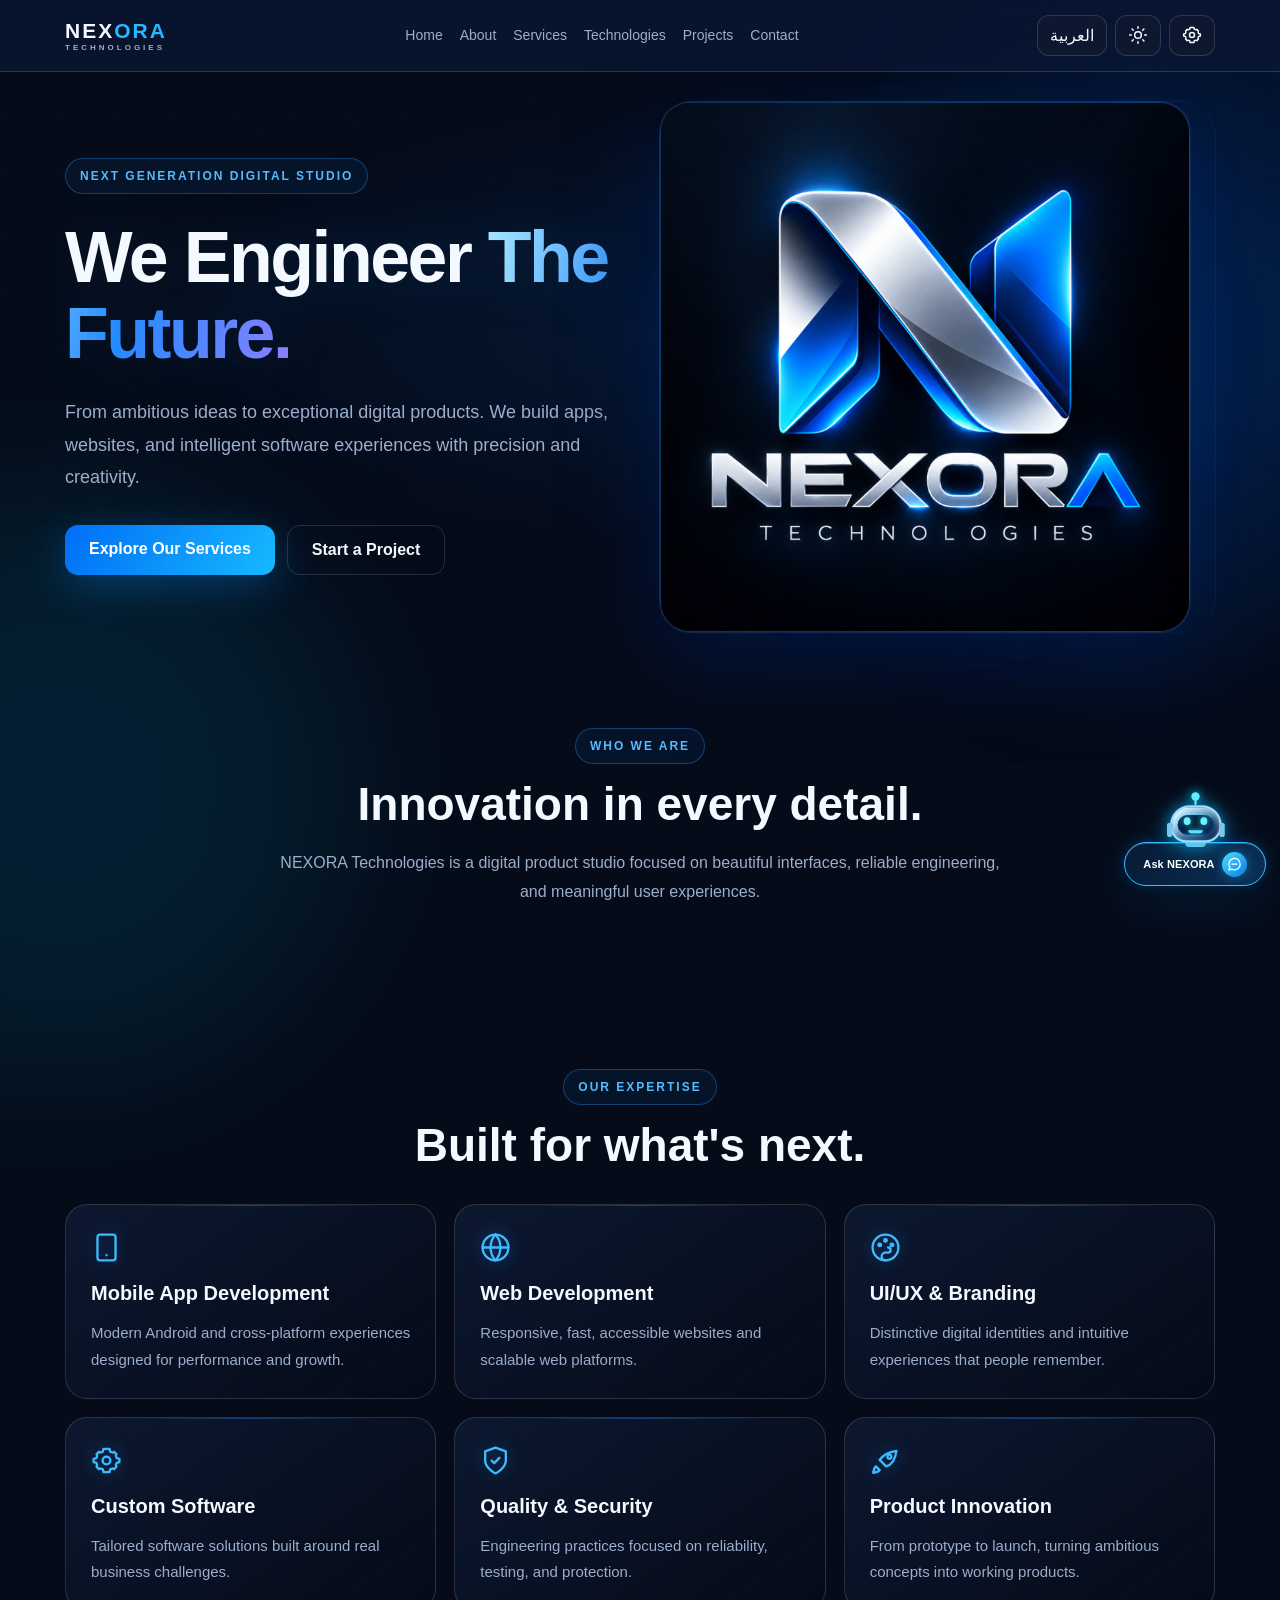
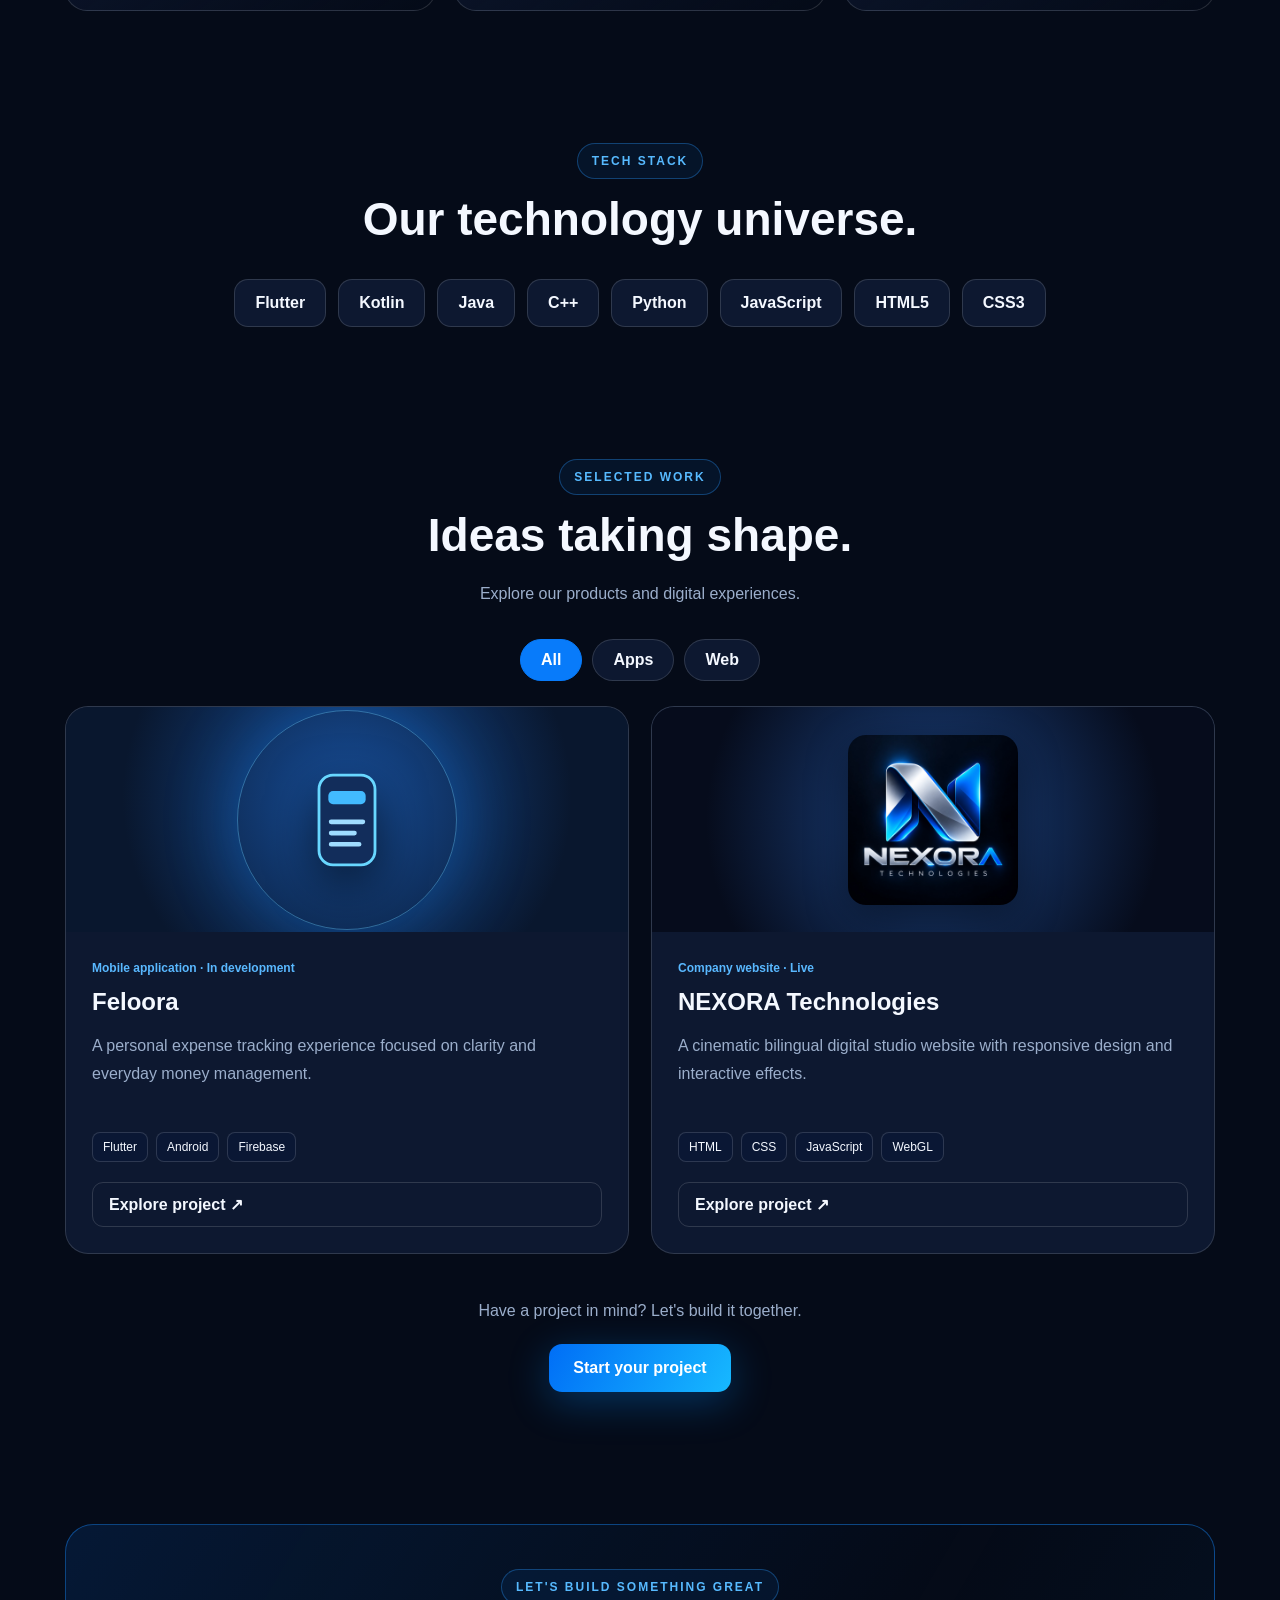
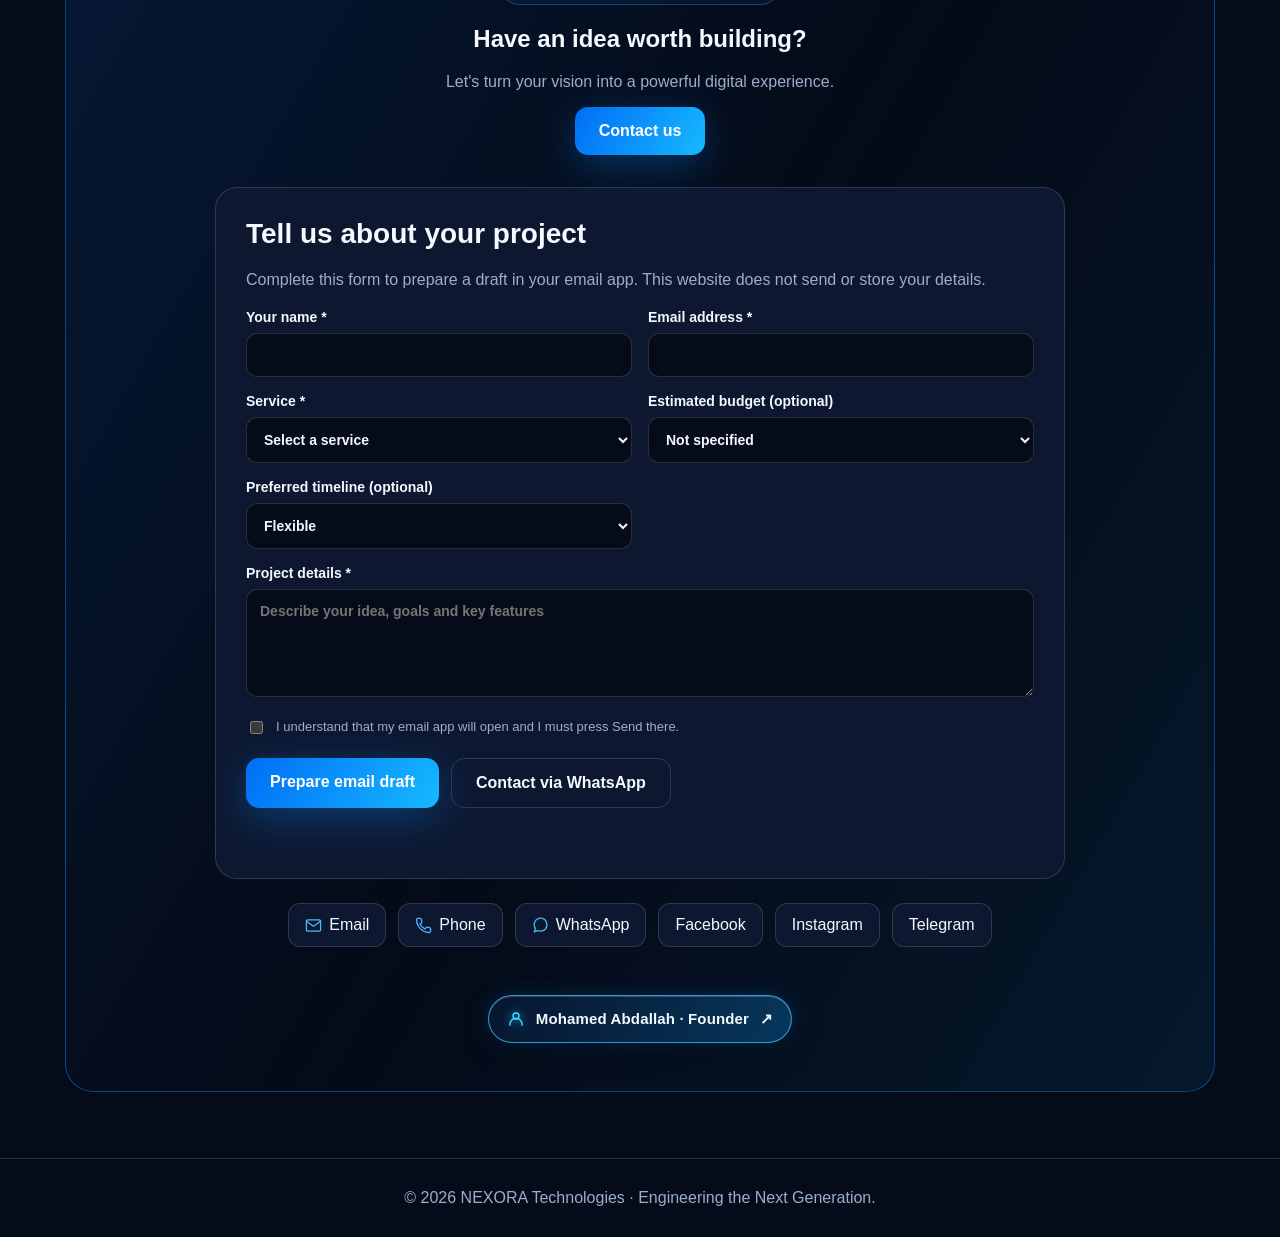
==== commit 4d993a14: "Add files via upload" ====
--- a/index.html
+++ b/index.html
@@ -1,17 +1,18 @@
-<!doctype html><html lang="en" dir="ltr"><head><meta charset="UTF-8"><meta name="viewport" content="width=device-width,initial-scale=1"><meta name="color-scheme" content="dark light"><meta name="theme-color" content="#050b18"><meta name="description" content="NEXORA Technologies builds mobile apps, websites, digital design and custom software. تطوير التطبيقات والمواقع والحلول البرمجية والتصميم الرقمي."><title>NEXORA Technologies — Engineering the Next Generation</title><link rel="canonical" href="https://mapdllah306.github.io/nexora-technologies/">
-<meta name="robots" content="index,follow,max-image-preview:large">
-<meta property="og:type" content="website">
-<meta property="og:site_name" content="NEXORA Technologies">
-<meta property="og:url" content="https://mapdllah306.github.io/nexora-technologies/">
-<meta property="og:title" content="NEXORA Technologies — Engineering the Next Generation">
-<meta property="og:description" content="Mobile apps, websites, UI/UX design and custom software engineered by NEXORA Technologies.">
-<meta property="og:image" content="https://mapdllah306.github.io/nexora-technologies/logo.png">
-<meta property="og:image:width" content="1024"><meta property="og:image:height" content="1024">
-<meta property="og:image:alt" content="NEXORA Technologies logo">
-<meta name="twitter:card" content="summary_large_image">
-<meta name="twitter:title" content="NEXORA Technologies — Engineering the Next Generation">
-<meta name="twitter:description" content="Apps, websites, design and software — engineered for the next generation.">
-<meta name="twitter:image" content="https://mapdllah306.github.io/nexora-technologies/logo.png">
-<link rel="icon" type="image/png" href="logo.png">
+<!DOCTYPE html>
+<html dir="ltr" lang="en"><head><meta charset="utf-8"/><meta content="width=device-width,initial-scale=1" name="viewport"/><meta content="dark light" name="color-scheme"/><meta content="#050b18" name="theme-color"/><meta content="NEXORA Technologies builds mobile apps, websites, digital design and custom software. تطوير التطبيقات والمواقع والحلول البرمجية والتصميم الرقمي." name="description"/><title>NEXORA Technologies — Engineering the Next Generation</title><link href="https://mapdllah306.github.io/nexora-technologies/" rel="canonical"/>
+<meta content="index,follow,max-image-preview:large" name="robots"/>
+<meta content="website" property="og:type"/>
+<meta content="NEXORA Technologies" property="og:site_name"/>
+<meta content="https://mapdllah306.github.io/nexora-technologies/" property="og:url"/>
+<meta content="NEXORA Technologies — Engineering the Next Generation" property="og:title"/>
+<meta content="Mobile apps, websites, UI/UX design and custom software engineered by NEXORA Technologies." property="og:description"/>
+<meta content="https://mapdllah306.github.io/nexora-technologies/logo.png" property="og:image"/>
+<meta content="1024" property="og:image:width"/><meta content="1024" property="og:image:height"/>
+<meta content="NEXORA Technologies logo" property="og:image:alt"/>
+<meta content="summary_large_image" name="twitter:card"/>
+<meta content="NEXORA Technologies — Engineering the Next Generation" name="twitter:title"/>
+<meta content="Apps, websites, design and software — engineered for the next generation." name="twitter:description"/>
+<meta content="https://mapdllah306.github.io/nexora-technologies/logo.png" name="twitter:image"/>
+<link href="logo.png" rel="icon" type="image/png"/>
 <script type="application/ld+json">{"@context":"https://schema.org","@type":"Organization","name":"NEXORA Technologies","url":"https://mapdllah306.github.io/nexora-technologies/","logo":"https://mapdllah306.github.io/nexora-technologies/logo.png","description":"Digital product studio for mobile apps, websites, digital design and custom software.","email":"mapdllah306@gmail.com","telephone":"+201062950403","founder":{"@type":"Person","name":"Mohamed Abdallah"},"sameAs":["https://www.facebook.com/share/1CDwVxaHWW/","https://www.instagram.com/mohamed_apdallah_404","https://t.me/mohamed_error_404"]}</script>
-<link rel="stylesheet" href="css/style.css?v=22"><link rel="stylesheet" href="css/founder.css?v=22"><link rel="stylesheet" href="css/mobile-refinements.css?v=22"></head><body><div class="orb"></div><div class="orb two"></div><a href="#home" class="skip-link" data-i="skip">Skip to content</a><div class="progress" id="progress" aria-hidden="true"></div><header><div class="nav"><a class="brand" href="#home" dir="ltr">NEX<b>ORA</b><small style="display:block;font-size:8px;letter-spacing:3px;color:var(--muted)">TECHNOLOGIES</small></a><nav class="links" aria-label="Main navigation" data-nav-label><a data-i="navHome" href="#home">Home</a><a data-i="navAbout" href="#about">About</a><a data-i="navServices" href="#services">Services</a><a data-i="navTech" href="#tech">Technologies</a><a data-i="navProjects" href="#projects">Projects</a><a data-i="navContact" href="#contact">Contact</a></nav><div class="actions"><button class="small" id="menuToggle" aria-label="Open menu" aria-expanded="false" aria-controls="mobileMenu"><svg class="ui-icon" viewBox="0 0 24 24" fill="none" stroke="currentColor" stroke-width="1.8" stroke-linecap="round" stroke-linejoin="round" aria-hidden="true"><path d="M4 6h16M4 12h16M4 18h16"/></svg></button><button class="small" id="lang" aria-label="Switch language">العربية</button><button class="small" id="theme" aria-label="Toggle theme"><svg class="ui-icon" viewBox="0 0 24 24" fill="none" stroke="currentColor" stroke-width="1.8" stroke-linecap="round" stroke-linejoin="round" aria-hidden="true"><circle cx="12" cy="12" r="4"/><path d="M12 2v2M12 20v2M4.9 4.9l1.4 1.4M17.7 17.7l1.4 1.4M2 12h2M20 12h2M4.9 19.1l1.4-1.4M17.7 6.3l1.4-1.4"/></svg></button><div class="nx-settings"><button class="small nx-icon-button" id="settingsToggle" type="button" aria-label="Settings" aria-expanded="false" aria-controls="settingsPanel" title="Settings"><svg class="ui-icon" viewBox="0 0 24 24" fill="none" stroke="currentColor" stroke-width="1.8" stroke-linecap="round" stroke-linejoin="round" aria-hidden="true"><circle cx="12" cy="12" r="3"/><path d="M19.4 15a1.7 1.7 0 0 0 .34 1.87l-1.87 1.87A1.7 1.7 0 0 0 16 18.4l-1.2.5-.5 2.1h-4.6l-.5-2.1-1.2-.5a1.7 1.7 0 0 0-1.87.34l-1.87-1.87A1.7 1.7 0 0 0 4.6 15l-.5-1.2L2 13.3V10.7l2.1-.5.5-1.2a1.7 1.7 0 0 0-.34-1.87l1.87-1.87A1.7 1.7 0 0 0 8 5.6l1.2-.5.5-2.1h4.6l.5 2.1 1.2.5a1.7 1.7 0 0 0 1.87-.34l1.87 1.87A1.7 1.7 0 0 0 19.4 9l.5 1.2 2.1.5v2.6l-2.1.5z"/></svg></button><div id="settingsPanel" class="nx-settings-panel" hidden><h3 id="settingsTitle">Preferences</h3><label class="nx-setting-row" for="v10Motion"><span id="motionLabel">Cinematic effects</span><input id="v10Motion" type="checkbox" checked></label><p id="settingsHint">Your preference is saved on this device.</p></div></div></div></div><nav id="mobileMenu" aria-label="Mobile navigation" inert></nav></header><main><div class="hero" id="home"><canvas id="nexora-webgl" aria-hidden="true"></canvas><canvas id="nexora-space" aria-hidden="true"></canvas><div><span class="eyebrow" data-i="eyebrow">NEXT GENERATION DIGITAL STUDIO</span><h1 data-i="heroTitle">We Engineer <span class="gradient">The Future.</span></h1><p data-i="heroDesc">From ambitious ideas to exceptional digital products. We build apps, websites, and intelligent software experiences with precision and creativity.</p><div class="buttons"><a class="btn primary" href="#services" data-i="explore">Explore Our Services </a><a class="btn" href="#contact" data-i="start">Start a Project</a></div></div><div class="visual"><div class="halo" aria-hidden="true"></div><img src="logo.png" alt="NEXORA Technologies" width="530" height="530" decoding="async" fetchpriority="high"></div></div><section id="about"><div class="section-head"><span class="eyebrow" data-i="aboutLabel">WHO WE ARE</span><h2 data-i="aboutTitle">Innovation built into every pixel.</h2><p data-i="aboutDesc">NEXORA Technologies is a digital product studio focused on beautiful interfaces, reliable engineering, and meaningful user experiences.</p></div></section><section id="services"><div class="section-head"><span class="eyebrow" data-i="servicesLabel">OUR EXPERTISE</span><h2 data-i="servicesTitle">Built for what's next.</h2></div><div class="grid"><div class="card"><span class="ico"><svg class="ui-icon" viewBox="0 0 24 24" fill="none" stroke="currentColor" stroke-width="1.8" stroke-linecap="round" stroke-linejoin="round" aria-hidden="true"><rect x="5" y="2" width="14" height="20" rx="2"/><path d="M12 18h.01"/></svg></span><h3 data-i="s1">Mobile App Development</h3><p data-i="s1d">Modern Android and cross-platform experiences designed for performance and growth.</p></div><div class="card"><span class="ico"><svg class="ui-icon" viewBox="0 0 24 24" fill="none" stroke="currentColor" stroke-width="1.8" stroke-linecap="round" stroke-linejoin="round" aria-hidden="true"><circle cx="12" cy="12" r="10"/><path d="M2 12h20M12 2a15 15 0 0 1 0 20M12 2a15 15 0 0 0 0 20"/></svg></span><h3 data-i="s2">Web Development</h3><p data-i="s2d">Responsive, fast, accessible websites and scalable web platforms.</p></div><div class="card"><span class="ico"><svg class="ui-icon" viewBox="0 0 24 24" fill="none" stroke="currentColor" stroke-width="1.8" stroke-linecap="round" stroke-linejoin="round" aria-hidden="true"><circle cx="12" cy="12" r="10"/><circle cx="7.5" cy="10" r="1"/><circle cx="12" cy="6.5" r="1"/><circle cx="17" cy="10" r="1"/><path d="M12 22a3 3 0 0 1-3-3c0-1.7 1.3-3 3-3h2a2 2 0 0 0 2-2c0-1.1-.9-2-2-2"/></svg></span><h3 data-i="s3">UI/UX & Branding</h3><p data-i="s3d">Distinctive digital identities and intuitive experiences that people remember.</p></div><div class="card"><span class="ico"><svg class="ui-icon" viewBox="0 0 24 24" fill="none" stroke="currentColor" stroke-width="1.8" stroke-linecap="round" stroke-linejoin="round" aria-hidden="true"><circle cx="12" cy="12" r="3"/><path d="M19.4 15a1.7 1.7 0 0 0 .34 1.87l-1.87 1.87A1.7 1.7 0 0 0 16 18.4l-1.2.5-.5 2.1h-4.6l-.5-2.1-1.2-.5a1.7 1.7 0 0 0-1.87.34l-1.87-1.87A1.7 1.7 0 0 0 4.6 15l-.5-1.2L2 13.3V10.7l2.1-.5.5-1.2a1.7 1.7 0 0 0-.34-1.87l1.87-1.87A1.7 1.7 0 0 0 8 5.6l1.2-.5.5-2.1h4.6l.5 2.1 1.2.5a1.7 1.7 0 0 0 1.87-.34l1.87 1.87A1.7 1.7 0 0 0 19.4 9l.5 1.2 2.1.5v2.6l-2.1.5z"/></svg></span><h3 data-i="s4">Custom Software</h3><p data-i="s4d">Tailored software solutions built around real business challenges.</p></div><div class="card"><span class="ico"><svg class="ui-icon" viewBox="0 0 24 24" fill="none" stroke="currentColor" stroke-width="1.8" stroke-linecap="round" stroke-linejoin="round" aria-hidden="true"><path d="M12 22s8-4 8-10V5l-8-3-8 3v7c0 6 8 10 8 10z"/><path d="m9 12 2 2 4-4"/></svg></span><h3 data-i="s5">Quality & Security</h3><p data-i="s5d">Engineering practices focused on reliability, testing, and protection.</p></div><div class="card"><span class="ico"><svg class="ui-icon" viewBox="0 0 24 24" fill="none" stroke="currentColor" stroke-width="1.8" stroke-linecap="round" stroke-linejoin="round" aria-hidden="true"><path d="M4.5 16.5c-1.5 1.3-2 5-2 5s3.7-.5 5-2l-3-3zm3-5 5 5c4-1 7-5 8-12-7 1-11 4-13 7z"/><circle cx="15" cy="9" r="1.5"/></svg></span><h3 data-i="s6">Product Innovation</h3><p data-i="s6d">From prototype to launch, turning ambitious concepts into working products.</p></div></div></section><section id="tech"><div class="section-head"><span class="eyebrow" data-i="techLabel">TECH STACK</span><h2 data-i="techTitle">Our technology universe.</h2></div><div class="chips"><span class="chip" dir="ltr">Flutter</span><span class="chip" dir="ltr">Kotlin</span><span class="chip" dir="ltr">Java</span><span class="chip" dir="ltr">C++</span><span class="chip" dir="ltr">Python</span><span class="chip" dir="ltr">JavaScript</span><span class="chip" dir="ltr">HTML5</span><span class="chip" dir="ltr">CSS3</span></div></section><section id="projects" class="portfolio-section"><div class="section-head"><span class="eyebrow" data-i="projectsLabel">SELECTED WORK</span><h2 data-i="projectsTitle">Ideas taking shape.</h2><p id="portfolioIntro">Explore our products and digital experiences.</p></div><div class="portfolio-filters" role="group" aria-label="Filter projects"><button type="button" class="portfolio-filter active" data-filter="all" aria-pressed="true">All</button><button type="button" class="portfolio-filter" data-filter="apps" aria-pressed="false">Apps</button><button type="button" class="portfolio-filter" data-filter="web" aria-pressed="false">Web</button></div><div class="portfolio-grid"><article class="portfolio-card" data-category="apps"><div class="portfolio-art art-feloora" aria-hidden="true"><div class="portfolio-orbit"></div><svg viewBox="0 0 120 120" width="112" height="112" fill="none"><rect x="30" y="12" width="60" height="96" rx="15" fill="#122d5b" stroke="#68d7ff" stroke-width="3"/><rect x="40" y="29" width="40" height="14" rx="5" fill="#42baff"/><path d="M43 62h34M43 74h25M43 86h30" stroke="#9fdcff" stroke-width="5" stroke-linecap="round"/></svg></div><div class="portfolio-info"><span class="portfolio-type" id="felooraType">Mobile application · In development</span><h3 dir="ltr">Feloora</h3><p id="felooraSummary">A personal expense tracking experience focused on clarity and everyday money management.</p><div class="portfolio-tags"><span>Flutter</span><span>Android</span><span>Firebase</span></div><button class="portfolio-detail" data-project="feloora" type="button">Explore project <span aria-hidden="true">↗</span></button></div></article><article class="portfolio-card" data-category="web"><div class="portfolio-art art-nexora" aria-hidden="true"><img src="logo.png" alt="" loading="lazy" width="220" height="220"></div><div class="portfolio-info"><span class="portfolio-type" id="nexoraType">Company website · Live</span><h3 dir="ltr">NEXORA Technologies</h3><p id="nexoraSummary">A cinematic bilingual digital studio website with responsive design and interactive effects.</p><div class="portfolio-tags"><span>HTML</span><span>CSS</span><span>JavaScript</span><span>WebGL</span></div><button class="portfolio-detail" data-project="nexora" type="button">Explore project <span aria-hidden="true">↗</span></button></div></article></div><div class="portfolio-cta"><p id="portfolioCta">Have a project in mind? Let's build it together.</p><a class="btn primary" href="#contact" id="portfolioContact">Start your project</a></div></section><dialog id="projectDialog" class="project-dialog" aria-labelledby="dialogTitle"><div class="dialog-top"><span class="eyebrow" id="dialogCategory"></span><button type="button" class="dialog-close" id="dialogClose" aria-label="Close project details">×</button></div><h2 id="dialogTitle"></h2><p id="dialogDescription"></p><h3 id="dialogHighlightsTitle">Highlights</h3><ul id="dialogHighlights"></ul><div class="dialog-actions"><a id="dialogLink" class="btn primary" href="https://mapdllah306.github.io/nexora-technologies/" target="_blank" rel="noopener noreferrer">Visit website</a><button type="button" class="btn" id="dialogDone">Close</button></div></dialog><section id="contact"><div class="contact"><span class="eyebrow" data-i="contactLabel">LET'S BUILD SOMETHING GREAT</span><h2 data-i="contactTitle">Have an idea worth building?</h2><p data-i="contactDesc">Let's turn your vision into a powerful digital experience.</p><a class="btn primary" href="#projectInquiry" id="contactBtn" data-i="contactButton">Contact us </a><form id="projectInquiry" class="inquiry-form" novalidate aria-labelledby="inquiryHeading"><h3 id="inquiryHeading">Tell us about your project</h3><p id="inquiryHint">Complete the form to prepare an email in your email app. No information is sent by this website.</p><div class="inquiry-grid"><label><span data-v9="name">Your name *</span><input id="inqName" name="name" autocomplete="name" maxlength="90" required></label><label><span data-v9="email">Email address *</span><input id="inqEmail" name="email" type="email" autocomplete="email" maxlength="150" required></label><label><span data-v9="service">Service *</span><select id="inqService" name="service" required><option value="">Select a service</option><option value="apps">Mobile app</option><option value="web">Website</option><option value="design">Design / Branding</option><option value="software">Custom software</option><option value="other">Other</option></select></label><label><span data-v9="budget">Estimated budget (optional)</span><select id="inqBudget" name="budget"><option value="unspecified">Not specified</option><option value="discuss">Let's discuss</option><option value="under1000">Under $1,000 USD</option><option value="1000to5000">$1,000–$5,000 USD</option><option value="over5000">Over $5,000 USD</option></select></label><label><span data-v9="timeline">Preferred timeline (optional)</span><select id="inqTimeline" name="timeline"><option value="flexible">Flexible</option><option value="month">Within 1 month</option><option value="quarter">1–3 months</option><option value="later">More than 3 months</option></select></label><label class="full"><span data-v9="details">Project details *</span><textarea id="inqDetails" name="details" rows="5" minlength="15" maxlength="2500" required placeholder="Describe your idea, goals and key features"></textarea></label></div><label class="consent"><input type="checkbox" id="inqConsent" required><span id="consentText">I understand this opens my email application and I must press Send there.</span></label><div class="inquiry-actions"><button class="btn primary" type="submit" id="inquirySubmit">Prepare email</button><a class="btn" href="https://wa.me/201023799167" target="_blank" rel="noopener noreferrer" id="inquiryWhatsApp">Contact via WhatsApp</a></div><p id="inquiryStatus" role="status" aria-live="polite"></p></form><div class="contact-methods"><a href="mailto:mapdllah306@gmail.com"><svg class="ui-icon" viewBox="0 0 24 24" fill="none" stroke="currentColor" stroke-width="1.8" stroke-linecap="round" stroke-linejoin="round" aria-hidden="true"><rect x="2" y="4" width="20" height="16" rx="2"/><path d="m2 6 10 7 10-7"/></svg> <span data-i="emailLabel">Email</span></a><a href="tel:+201062950403"><svg class="ui-icon" viewBox="0 0 24 24" fill="none" stroke="currentColor" stroke-width="1.8" stroke-linecap="round" stroke-linejoin="round" aria-hidden="true"><path d="M22 16.9v3a2 2 0 0 1-2.2 2 19 19 0 0 1-17.7-17.7A2 2 0 0 1 4.1 2h3a2 2 0 0 1 2 1.7l.5 3a2 2 0 0 1-.6 1.8L7 10a16 16 0 0 0 7 7l1.5-2a2 2 0 0 1 1.8-.6l3 .5a2 2 0 0 1 1.7 2z"/></svg> <span data-i="phoneLabel">Phone</span></a><a href="https://wa.me/201023799167" target="_blank" rel="noopener noreferrer"><svg class="ui-icon" viewBox="0 0 24 24" fill="none" stroke="currentColor" stroke-width="1.8" stroke-linecap="round" stroke-linejoin="round" aria-hidden="true"><path d="M21 11.5a8.4 8.4 0 0 1-9 8.5 9 9 0 0 1-4-.9L3 21l1.9-5A9 9 0 1 1 21 11.5z"/></svg> WhatsApp</a><a href="https://www.facebook.com/share/1CDwVxaHWW/" target="_blank" rel="noopener noreferrer">Facebook</a><a href="https://www.instagram.com/mohamed_apdallah_404?dlrf=MWpkcXhucWlpbmlsaA==" target="_blank" rel="noopener noreferrer">Instagram</a><a href="https://t.me/mohamed_error_404" target="_blank" rel="noopener noreferrer">Telegram</a></div><button type="button" class="founder nx-founder-trigger" id="nxFounderOpen" aria-haspopup="dialog" aria-controls="nxFounderDialog" aria-label="View Mohamed Abdallah founder profile"><svg viewBox="0 0 24 24" width="18" height="18" fill="none" stroke="currentColor" stroke-width="1.8" aria-hidden="true"><circle cx="12" cy="8" r="4"/><path d="M4 21v-2a8 8 0 0 1 16 0v2"/></svg><span data-i="founder">Mohamed Abdallah · Founder</span><span aria-hidden="true">↗</span></button></div></section></main><footer>© <span id="year"></span> NEXORA Technologies · <span data-i="footer">Engineering the Next Generation.</span></footer><div class="nx-founder-overlay" id="nxFounderOverlay" hidden><section class="nx-founder-dialog" id="nxFounderDialog" role="dialog" aria-modal="true" aria-labelledby="nxFounderName" aria-describedby="nxFounderBio" tabindex="-1"><canvas class="nx-founder-network" id="nxFounderNetwork" aria-hidden="true"></canvas><div class="nx-founder-content"><button type="button" class="nx-founder-close" id="nxFounderClose" aria-label="Close profile">×</button><div class="nx-founder-hero"><div class="nx-founder-photo"><img src="founder-portrait.webp" width="900" height="1200" alt="Mohamed Abdallah in a white suit" loading="lazy" decoding="async"><span class="nx-founder-photo-caption">NEXORA · FOUNDER</span></div><div class="nx-founder-intro"><span class="nx-founder-kicker" data-founder-en="MEET THE FOUNDER" data-founder-ar="تعرّف على المؤسس">MEET THE FOUNDER</span><h2 id="nxFounderName">Mohamed<br>Abdallah <span class="nx-founder-check" aria-hidden="true">✦</span></h2><p class="nx-founder-role" data-founder-en="Founder & Developer · NEXORA Technologies" data-founder-ar="المؤسس والمطوّر · NEXORA Technologies">Founder & Developer · NEXORA Technologies</p><p id="nxFounderBio" data-founder-en="Building purposeful digital products through modern development, thoughtful design, and dependable engineering." data-founder-ar="أحوّل الأفكار إلى منتجات رقمية عملية عبر التطوير الحديث والتصميم المدروس والهندسة البرمجية الموثوقة.">Building purposeful digital products through modern development, thoughtful design, and dependable engineering.</p><div class="nx-founder-status"><span class="nx-founder-status-dot"></span><span data-founder-en="Building the next generation" data-founder-ar="نصنع الجيل القادم">Building the next generation</span></div></div></div><div class="nx-founder-skills"><div><span class="nx-skill-icon">⌘</span><strong data-founder-en="Web & Mobile" data-founder-ar="الويب والموبايل">Web & Mobile</strong><small data-founder-en="Apps and websites" data-founder-ar="تطبيقات ومواقع">Apps and websites</small></div><div><span class="nx-skill-icon">◈</span><strong>UI/UX & 3D</strong><small data-founder-en="Digital experiences" data-founder-ar="تجارب رقمية">Digital experiences</small></div><div><span class="nx-skill-icon">◇</span><strong data-founder-en="Digital Products" data-founder-ar="منتجات رقمية">Digital Products</strong><small>Feloora · NEXORA</small></div><div><span class="nx-skill-icon">⬡</span><strong data-founder-en="Quality & Security" data-founder-ar="الجودة والأمان">Quality & Security</strong><small data-founder-en="Reliable engineering" data-founder-ar="هندسة موثوقة">Reliable engineering</small></div></div><div class="nx-founder-social"><a href="https://wa.me/201023799167" target="_blank" rel="noopener noreferrer"><span class="nx-social-glyph">◉</span>WhatsApp <span aria-hidden="true">↗</span></a><a href="https://www.facebook.com/share/1CDwVxaHWW/" target="_blank" rel="noopener noreferrer"><span class="nx-social-glyph">f</span>Facebook <span aria-hidden="true">↗</span></a><a href="https://www.instagram.com/mohamed_apdallah_404" target="_blank" rel="noopener noreferrer"><span class="nx-social-glyph">◎</span>Instagram <span aria-hidden="true">↗</span></a><a href="https://t.me/mohamed_error_404" target="_blank" rel="noopener noreferrer"><span class="nx-social-glyph">➤</span>Telegram <span aria-hidden="true">↗</span></a></div><div class="nx-founder-cta"><a href="mailto:mapdllah306@gmail.com"><span aria-hidden="true">✉</span><span data-founder-en="Send Email" data-founder-ar="إرسال بريد إلكتروني">Send Email</span><span aria-hidden="true">↗</span></a><a class="nx-founder-cta-primary" href="#projects" id="nxFounderProjects"><span data-founder-en="Explore NEXORA Projects" data-founder-ar="استكشف مشروعات NEXORA">Explore NEXORA Projects</span><span aria-hidden="true">→</span></a></div></div></section></div><aside class="nx-assistant" id="nxAssistant" aria-label="NEXORA website assistant"><div class="nx-assistant-dock"><div class="nx-robot-stage"><span class="nx-robot" id="nxRobot" aria-hidden="true"><span class="nx-robot-antenna"></span><span class="nx-robot-head"><span class="nx-robot-ear left"></span><span class="nx-robot-ear right"></span><span class="nx-robot-face"><span class="nx-robot-eyes"><i></i><i></i></span><span class="nx-robot-mouth"></span></span></span><span class="nx-robot-neck"></span></span></div><button type="button" class="nx-assistant-launch" id="nxAssistantLaunch" aria-expanded="false" aria-controls="nxAssistantPanel"><span id="nxAssistantLaunchText">Ask NEXORA</span><span class="nx-capsule-chat" aria-hidden="true"><svg viewBox="0 0 24 24" width="17" height="17" fill="none" stroke="currentColor" stroke-width="1.8" stroke-linecap="round" stroke-linejoin="round"><path d="M20 11.5a8 8 0 0 1-8 8 9 9 0 0 1-4-.9L4 20l1.4-4A8 8 0 1 1 20 11.5Z"/><path d="M8.5 11.5h7"/></svg></span></button></div><section class="nx-assistant-panel" id="nxAssistantPanel" hidden aria-labelledby="nxAssistantTitle"><header class="nx-assistant-head"><div class="nx-assistant-status"><span class="nx-status-dot" aria-hidden="true"></span><div><strong id="nxAssistantTitle">NEXORA Assistant</strong><small id="nxAssistantSubtitle">Instant website guide · no AI API connected</small></div></div><div class="nx-assistant-controls"><button type="button" id="nxAssistantMinimize" aria-label="Minimize assistant" title="Minimize">−</button><button type="button" id="nxAssistantClose" aria-label="Close assistant">×</button></div></header><div class="nx-assistant-messages" id="nxAssistantMessages" role="log" aria-live="polite" aria-relevant="additions text"></div><div class="nx-assistant-voice"><label for="nxAssistantVoice"><input type="checkbox" id="nxAssistantVoice" checked><span id="nxAssistantVoiceLabel">Speak replies aloud</span></label><button type="button" id="nxAssistantStop" hidden>Stop voice</button></div><div class="nx-assistant-suggestions" id="nxAssistantSuggestions"></div><form id="nxAssistantForm" class="nx-assistant-form"><label class="sr-only" for="nxAssistantInput">Your question</label><input id="nxAssistantInput" maxlength="300" autocomplete="off" placeholder="Ask about our services…" required><button type="submit" id="nxAssistantSend" aria-label="Send message"><svg viewBox="0 0 24 24" width="18" height="18" fill="none" stroke="currentColor" stroke-width="2" stroke-linecap="round" stroke-linejoin="round" aria-hidden="true"><path d="m22 2-7 20-4-9-9-4Z"/><path d="M22 2 11 13"/></svg><span class="sr-only">Send</span></button></form><p class="nx-assistant-disclaimer" id="nxAssistantDisclaimer">Automated answers about NEXORA only. Do not enter sensitive information.</p></section></aside><script src="js/main.js" defer></script><script src="js/assistant.js" defer></script><script src="js/founder.js?v=21" defer></script></body></html>
+<link href="css/style.css?v=22" rel="stylesheet"/><link href="css/founder.css?v=23" rel="stylesheet"/><link href="css/mobile-refinements.css?v=23" rel="stylesheet"/></head><body><div class="orb"></div><div class="orb two"></div><a class="skip-link" data-i="skip" href="#home">Skip to content</a><div aria-hidden="true" class="progress" id="progress"></div><header><div class="nav"><a class="brand" dir="ltr" href="#home">NEX<b>ORA</b><small style="display:block;font-size:8px;letter-spacing:3px;color:var(--muted)">TECHNOLOGIES</small></a><nav aria-label="Main navigation" class="links" data-nav-label=""><a data-i="navHome" href="#home">Home</a><a data-i="navAbout" href="#about">About</a><a data-i="navServices" href="#services">Services</a><a data-i="navTech" href="#tech">Technologies</a><a data-i="navProjects" href="#projects">Projects</a><a data-i="navContact" href="#contact">Contact</a></nav><div class="actions"><button aria-controls="mobileMenu" aria-expanded="false" aria-label="Open menu" class="small" id="menuToggle"><svg aria-hidden="true" class="ui-icon" fill="none" stroke="currentColor" stroke-linecap="round" stroke-linejoin="round" stroke-width="1.8" viewbox="0 0 24 24"><path d="M4 6h16M4 12h16M4 18h16"></path></svg></button><button aria-label="Switch language" class="small" id="lang">العربية</button><button aria-label="Toggle theme" class="small" id="theme"><svg aria-hidden="true" class="ui-icon" fill="none" stroke="currentColor" stroke-linecap="round" stroke-linejoin="round" stroke-width="1.8" viewbox="0 0 24 24"><circle cx="12" cy="12" r="4"></circle><path d="M12 2v2M12 20v2M4.9 4.9l1.4 1.4M17.7 17.7l1.4 1.4M2 12h2M20 12h2M4.9 19.1l1.4-1.4M17.7 6.3l1.4-1.4"></path></svg></button><div class="nx-settings"><button aria-controls="settingsPanel" aria-expanded="false" aria-label="Settings" class="small nx-icon-button" id="settingsToggle" title="Settings" type="button"><svg aria-hidden="true" class="ui-icon" fill="none" stroke="currentColor" stroke-linecap="round" stroke-linejoin="round" stroke-width="1.8" viewbox="0 0 24 24"><circle cx="12" cy="12" r="3"></circle><path d="M19.4 15a1.7 1.7 0 0 0 .34 1.87l-1.87 1.87A1.7 1.7 0 0 0 16 18.4l-1.2.5-.5 2.1h-4.6l-.5-2.1-1.2-.5a1.7 1.7 0 0 0-1.87.34l-1.87-1.87A1.7 1.7 0 0 0 4.6 15l-.5-1.2L2 13.3V10.7l2.1-.5.5-1.2a1.7 1.7 0 0 0-.34-1.87l1.87-1.87A1.7 1.7 0 0 0 8 5.6l1.2-.5.5-2.1h4.6l.5 2.1 1.2.5a1.7 1.7 0 0 0 1.87-.34l1.87 1.87A1.7 1.7 0 0 0 19.4 9l.5 1.2 2.1.5v2.6l-2.1.5z"></path></svg></button><div class="nx-settings-panel" hidden="" id="settingsPanel"><h3 id="settingsTitle">Preferences</h3><label class="nx-setting-row" for="v10Motion"><span id="motionLabel">Cinematic effects</span><input checked="" id="v10Motion" type="checkbox"/></label><p id="settingsHint">Your preference is saved on this device.</p></div></div></div></div><nav aria-label="Mobile navigation" id="mobileMenu" inert=""></nav></header><main><div class="hero" id="home"><canvas aria-hidden="true" id="nexora-webgl"></canvas><canvas aria-hidden="true" id="nexora-space"></canvas><div><span class="eyebrow" data-i="eyebrow">NEXT GENERATION DIGITAL STUDIO</span><h1 data-i="heroTitle">We Engineer <span class="gradient">The Future.</span></h1><p data-i="heroDesc">From ambitious ideas to exceptional digital products. We build apps, websites, and intelligent software experiences with precision and creativity.</p><div class="buttons"><a class="btn primary" data-i="explore" href="#services">Explore Our Services </a><a class="btn" data-i="start" href="#contact">Start a Project</a></div></div><div class="visual"><div aria-hidden="true" class="halo"></div><img alt="NEXORA Technologies" decoding="async" fetchpriority="high" height="530" src="logo.png" width="530"/></div></div><section id="about"><div class="section-head"><span class="eyebrow" data-i="aboutLabel">WHO WE ARE</span><h2 data-i="aboutTitle">Innovation built into every pixel.</h2><p data-i="aboutDesc">NEXORA Technologies is a digital product studio focused on beautiful interfaces, reliable engineering, and meaningful user experiences.</p></div></section><section id="services"><div class="section-head"><span class="eyebrow" data-i="servicesLabel">OUR EXPERTISE</span><h2 data-i="servicesTitle">Built for what's next.</h2></div><div class="grid"><div class="card"><span class="ico"><svg aria-hidden="true" class="ui-icon" fill="none" stroke="currentColor" stroke-linecap="round" stroke-linejoin="round" stroke-width="1.8" viewbox="0 0 24 24"><rect height="20" rx="2" width="14" x="5" y="2"></rect><path d="M12 18h.01"></path></svg></span><h3 data-i="s1">Mobile App Development</h3><p data-i="s1d">Modern Android and cross-platform experiences designed for performance and growth.</p></div><div class="card"><span class="ico"><svg aria-hidden="true" class="ui-icon" fill="none" stroke="currentColor" stroke-linecap="round" stroke-linejoin="round" stroke-width="1.8" viewbox="0 0 24 24"><circle cx="12" cy="12" r="10"></circle><path d="M2 12h20M12 2a15 15 0 0 1 0 20M12 2a15 15 0 0 0 0 20"></path></svg></span><h3 data-i="s2">Web Development</h3><p data-i="s2d">Responsive, fast, accessible websites and scalable web platforms.</p></div><div class="card"><span class="ico"><svg aria-hidden="true" class="ui-icon" fill="none" stroke="currentColor" stroke-linecap="round" stroke-linejoin="round" stroke-width="1.8" viewbox="0 0 24 24"><circle cx="12" cy="12" r="10"></circle><circle cx="7.5" cy="10" r="1"></circle><circle cx="12" cy="6.5" r="1"></circle><circle cx="17" cy="10" r="1"></circle><path d="M12 22a3 3 0 0 1-3-3c0-1.7 1.3-3 3-3h2a2 2 0 0 0 2-2c0-1.1-.9-2-2-2"></path></svg></span><h3 data-i="s3">UI/UX &amp; Branding</h3><p data-i="s3d">Distinctive digital identities and intuitive experiences that people remember.</p></div><div class="card"><span class="ico"><svg aria-hidden="true" class="ui-icon" fill="none" stroke="currentColor" stroke-linecap="round" stroke-linejoin="round" stroke-width="1.8" viewbox="0 0 24 24"><circle cx="12" cy="12" r="3"></circle><path d="M19.4 15a1.7 1.7 0 0 0 .34 1.87l-1.87 1.87A1.7 1.7 0 0 0 16 18.4l-1.2.5-.5 2.1h-4.6l-.5-2.1-1.2-.5a1.7 1.7 0 0 0-1.87.34l-1.87-1.87A1.7 1.7 0 0 0 4.6 15l-.5-1.2L2 13.3V10.7l2.1-.5.5-1.2a1.7 1.7 0 0 0-.34-1.87l1.87-1.87A1.7 1.7 0 0 0 8 5.6l1.2-.5.5-2.1h4.6l.5 2.1 1.2.5a1.7 1.7 0 0 0 1.87-.34l1.87 1.87A1.7 1.7 0 0 0 19.4 9l.5 1.2 2.1.5v2.6l-2.1.5z"></path></svg></span><h3 data-i="s4">Custom Software</h3><p data-i="s4d">Tailored software solutions built around real business challenges.</p></div><div class="card"><span class="ico"><svg aria-hidden="true" class="ui-icon" fill="none" stroke="currentColor" stroke-linecap="round" stroke-linejoin="round" stroke-width="1.8" viewbox="0 0 24 24"><path d="M12 22s8-4 8-10V5l-8-3-8 3v7c0 6 8 10 8 10z"></path><path d="m9 12 2 2 4-4"></path></svg></span><h3 data-i="s5">Quality &amp; Security</h3><p data-i="s5d">Engineering practices focused on reliability, testing, and protection.</p></div><div class="card"><span class="ico"><svg aria-hidden="true" class="ui-icon" fill="none" stroke="currentColor" stroke-linecap="round" stroke-linejoin="round" stroke-width="1.8" viewbox="0 0 24 24"><path d="M4.5 16.5c-1.5 1.3-2 5-2 5s3.7-.5 5-2l-3-3zm3-5 5 5c4-1 7-5 8-12-7 1-11 4-13 7z"></path><circle cx="15" cy="9" r="1.5"></circle></svg></span><h3 data-i="s6">Product Innovation</h3><p data-i="s6d">From prototype to launch, turning ambitious concepts into working products.</p></div></div></section><section id="tech"><div class="section-head"><span class="eyebrow" data-i="techLabel">TECH STACK</span><h2 data-i="techTitle">Our technology universe.</h2></div><div class="chips"><span class="chip" dir="ltr">Flutter</span><span class="chip" dir="ltr">Kotlin</span><span class="chip" dir="ltr">Java</span><span class="chip" dir="ltr">C++</span><span class="chip" dir="ltr">Python</span><span class="chip" dir="ltr">JavaScript</span><span class="chip" dir="ltr">HTML5</span><span class="chip" dir="ltr">CSS3</span></div></section><section class="portfolio-section" id="projects"><div class="section-head"><span class="eyebrow" data-i="projectsLabel">SELECTED WORK</span><h2 data-i="projectsTitle">Ideas taking shape.</h2><p id="portfolioIntro">Explore our products and digital experiences.</p></div><div aria-label="Filter projects" class="portfolio-filters" role="group"><button aria-pressed="true" class="portfolio-filter active" data-filter="all" type="button">All</button><button aria-pressed="false" class="portfolio-filter" data-filter="apps" type="button">Apps</button><button aria-pressed="false" class="portfolio-filter" data-filter="web" type="button">Web</button></div><div class="portfolio-grid"><article class="portfolio-card" data-category="apps"><div aria-hidden="true" class="portfolio-art art-feloora"><div class="portfolio-orbit"></div><svg fill="none" height="112" viewbox="0 0 120 120" width="112"><rect fill="#122d5b" height="96" rx="15" stroke="#68d7ff" stroke-width="3" width="60" x="30" y="12"></rect><rect fill="#42baff" height="14" rx="5" width="40" x="40" y="29"></rect><path d="M43 62h34M43 74h25M43 86h30" stroke="#9fdcff" stroke-linecap="round" stroke-width="5"></path></svg></div><div class="portfolio-info"><span class="portfolio-type" id="felooraType">Mobile application · In development</span><h3 dir="ltr">Feloora</h3><p id="felooraSummary">A personal expense tracking experience focused on clarity and everyday money management.</p><div class="portfolio-tags"><span>Flutter</span><span>Android</span><span>Firebase</span></div><button class="portfolio-detail" data-project="feloora" type="button">Explore project <span aria-hidden="true">↗</span></button></div></article><article class="portfolio-card" data-category="web"><div aria-hidden="true" class="portfolio-art art-nexora"><img alt="" height="220" loading="lazy" src="logo.png" width="220"/></div><div class="portfolio-info"><span class="portfolio-type" id="nexoraType">Company website · Live</span><h3 dir="ltr">NEXORA Technologies</h3><p id="nexoraSummary">A cinematic bilingual digital studio website with responsive design and interactive effects.</p><div class="portfolio-tags"><span>HTML</span><span>CSS</span><span>JavaScript</span><span>WebGL</span></div><button class="portfolio-detail" data-project="nexora" type="button">Explore project <span aria-hidden="true">↗</span></button></div></article></div><div class="portfolio-cta"><p id="portfolioCta">Have a project in mind? Let's build it together.</p><a class="btn primary" href="#contact" id="portfolioContact">Start your project</a></div></section><dialog aria-labelledby="dialogTitle" class="project-dialog" id="projectDialog"><div class="dialog-top"><span class="eyebrow" id="dialogCategory"></span><button aria-label="Close project details" class="dialog-close" id="dialogClose" type="button">×</button></div><h2 id="dialogTitle"></h2><p id="dialogDescription"></p><h3 id="dialogHighlightsTitle">Highlights</h3><ul id="dialogHighlights"></ul><div class="dialog-actions"><a class="btn primary" href="https://mapdllah306.github.io/nexora-technologies/" id="dialogLink" rel="noopener noreferrer" target="_blank">Visit website</a><button class="btn" id="dialogDone" type="button">Close</button></div></dialog><section id="contact"><div class="contact"><span class="eyebrow" data-i="contactLabel">LET'S BUILD SOMETHING GREAT</span><h2 data-i="contactTitle">Have an idea worth building?</h2><p data-i="contactDesc">Let's turn your vision into a powerful digital experience.</p><a class="btn primary" data-i="contactButton" href="#projectInquiry" id="contactBtn">Contact us </a><form aria-labelledby="inquiryHeading" class="inquiry-form" id="projectInquiry" novalidate=""><h3 id="inquiryHeading">Tell us about your project</h3><p id="inquiryHint">Complete the form to prepare an email in your email app. No information is sent by this website.</p><div class="inquiry-grid"><label><span data-v9="name">Your name *</span><input autocomplete="name" id="inqName" maxlength="90" name="name" required=""/></label><label><span data-v9="email">Email address *</span><input autocomplete="email" id="inqEmail" maxlength="150" name="email" required="" type="email"/></label><label><span data-v9="service">Service *</span><select id="inqService" name="service" required=""><option value="">Select a service</option><option value="apps">Mobile app</option><option value="web">Website</option><option value="design">Design / Branding</option><option value="software">Custom software</option><option value="other">Other</option></select></label><label><span data-v9="budget">Estimated budget (optional)</span><select id="inqBudget" name="budget"><option value="unspecified">Not specified</option><option value="discuss">Let's discuss</option><option value="under1000">Under $1,000 USD</option><option value="1000to5000">$1,000–$5,000 USD</option><option value="over5000">Over $5,000 USD</option></select></label><label><span data-v9="timeline">Preferred timeline (optional)</span><select id="inqTimeline" name="timeline"><option value="flexible">Flexible</option><option value="month">Within 1 month</option><option value="quarter">1–3 months</option><option value="later">More than 3 months</option></select></label><label class="full"><span data-v9="details">Project details *</span><textarea id="inqDetails" maxlength="2500" minlength="15" name="details" placeholder="Describe your idea, goals and key features" required="" rows="5"></textarea></label></div><label class="consent"><input id="inqConsent" required="" type="checkbox"/><span id="consentText">I understand this opens my email application and I must press Send there.</span></label><div class="inquiry-actions"><button class="btn primary" id="inquirySubmit" type="submit">Prepare email</button><a class="btn" href="https://wa.me/201023799167" id="inquiryWhatsApp" rel="noopener noreferrer" target="_blank">Contact via WhatsApp</a></div><p aria-live="polite" id="inquiryStatus" role="status"></p></form><div class="contact-methods"><a href="mailto:mapdllah306@gmail.com"><svg aria-hidden="true" class="ui-icon" fill="none" stroke="currentColor" stroke-linecap="round" stroke-linejoin="round" stroke-width="1.8" viewbox="0 0 24 24"><rect height="16" rx="2" width="20" x="2" y="4"></rect><path d="m2 6 10 7 10-7"></path></svg> <span data-i="emailLabel">Email</span></a><a href="tel:+201062950403"><svg aria-hidden="true" class="ui-icon" fill="none" stroke="currentColor" stroke-linecap="round" stroke-linejoin="round" stroke-width="1.8" viewbox="0 0 24 24"><path d="M22 16.9v3a2 2 0 0 1-2.2 2 19 19 0 0 1-17.7-17.7A2 2 0 0 1 4.1 2h3a2 2 0 0 1 2 1.7l.5 3a2 2 0 0 1-.6 1.8L7 10a16 16 0 0 0 7 7l1.5-2a2 2 0 0 1 1.8-.6l3 .5a2 2 0 0 1 1.7 2z"></path></svg> <span data-i="phoneLabel">Phone</span></a><a href="https://wa.me/201023799167" rel="noopener noreferrer" target="_blank"><svg aria-hidden="true" class="ui-icon" fill="none" stroke="currentColor" stroke-linecap="round" stroke-linejoin="round" stroke-width="1.8" viewbox="0 0 24 24"><path d="M21 11.5a8.4 8.4 0 0 1-9 8.5 9 9 0 0 1-4-.9L3 21l1.9-5A9 9 0 1 1 21 11.5z"></path></svg> WhatsApp</a><a href="https://www.facebook.com/share/1CDwVxaHWW/" rel="noopener noreferrer" target="_blank">Facebook</a><a href="https://www.instagram.com/mohamed_apdallah_404?dlrf=MWpkcXhucWlpbmlsaA==" rel="noopener noreferrer" target="_blank">Instagram</a><a href="https://t.me/mohamed_error_404" rel="noopener noreferrer" target="_blank">Telegram</a></div><button aria-controls="nxFounderDialog" aria-haspopup="dialog" aria-label="View Mohamed Abdallah founder profile" class="founder nx-founder-trigger" id="nxFounderOpen" type="button"><svg aria-hidden="true" fill="none" height="18" stroke="currentColor" stroke-width="1.8" viewbox="0 0 24 24" width="18"><circle cx="12" cy="8" r="4"></circle><path d="M4 21v-2a8 8 0 0 1 16 0v2"></path></svg><span data-i="founder">Mohamed Abdallah · Founder</span><span aria-hidden="true">↗</span></button></div></section></main><footer>© <span id="year"></span> NEXORA Technologies · <span data-i="footer">Engineering the Next Generation.</span></footer><div class="nx-founder-overlay" hidden="" id="nxFounderOverlay"><section aria-describedby="nxFounderBio" aria-labelledby="nxFounderName" aria-modal="true" class="nx-founder-dialog" id="nxFounderDialog" role="dialog" tabindex="-1"><canvas aria-hidden="true" class="nx-founder-network" id="nxFounderNetwork"></canvas><div class="nx-founder-content"><button aria-label="Close profile" class="nx-founder-close" id="nxFounderClose" type="button">×</button><div class="nx-founder-hero"><div class="nx-founder-photo"><img alt="Mohamed Abdallah in a white suit" decoding="async" height="1200" loading="lazy" src="founder-portrait.webp" width="900"/><span class="nx-founder-photo-caption">NEXORA · FOUNDER</span></div><div class="nx-founder-intro"><span class="nx-founder-kicker" data-founder-ar="تعرّف على المؤسس" data-founder-en="MEET THE FOUNDER">MEET THE FOUNDER</span><h2 id="nxFounderName">Mohamed<br/>Abdallah <span aria-hidden="true" class="nx-founder-check">✦</span></h2><p class="nx-founder-role" data-founder-ar="المؤسس والمطوّر · NEXORA Technologies" data-founder-en="Founder &amp; Developer · NEXORA Technologies">Founder &amp; Developer · NEXORA Technologies</p><p data-founder-ar="أحوّل الأفكار إلى منتجات رقمية عملية عبر التطوير الحديث والتصميم المدروس والهندسة البرمجية الموثوقة." data-founder-en="Building purposeful digital products through modern development, thoughtful design, and dependable engineering." id="nxFounderBio">Building purposeful digital products through modern development, thoughtful design, and dependable engineering.</p><div class="nx-founder-status"><span class="nx-founder-status-dot"></span><span data-founder-ar="نصنع الجيل القادم" data-founder-en="Building the next generation">Building the next generation</span></div></div></div><div class="nx-founder-skills"><div><span class="nx-skill-icon"><svg aria-hidden="true" class="nx-brand-icon" fill="none" focusable="false" stroke="currentColor" stroke-linecap="round" stroke-linejoin="round" stroke-width="1.85" viewbox="0 0 24 24" xmlns="http://www.w3.org/2000/svg"><path d="m8 8-4 4 4 4M16 8l4 4-4 4M14 4l-4 16"></path></svg></span><strong data-founder-ar="الويب والموبايل" data-founder-en="Web &amp; Mobile">Web &amp; Mobile</strong><small data-founder-ar="تطبيقات ومواقع" data-founder-en="Apps and websites">Apps and websites</small></div><div><span class="nx-skill-icon"><svg aria-hidden="true" class="nx-brand-icon" fill="none" focusable="false" stroke="currentColor" stroke-linecap="round" stroke-linejoin="round" stroke-width="1.85" viewbox="0 0 24 24" xmlns="http://www.w3.org/2000/svg"><path d="M12 3a9 9 0 1 0 0 18h1.2a2.3 2.3 0 0 0 1.6-4c-.7-.7-.3-1.8.8-1.8H18A3 3 0 0 0 21 12a9 9 0 0 0-9-9Z"></path><circle cx="7.5" cy="11" fill="currentColor" r=".8"></circle><circle cx="10" cy="7.5" fill="currentColor" r=".8"></circle><circle cx="15" cy="7.5" fill="currentColor" r=".8"></circle><circle cx="17.5" cy="11" fill="currentColor" r=".8"></circle></svg></span><strong>UI/UX &amp; 3D</strong><small data-founder-ar="تجارب رقمية" data-founder-en="Digital experiences">Digital experiences</small></div><div><span class="nx-skill-icon"><svg aria-hidden="true" class="nx-brand-icon" fill="none" focusable="false" stroke="currentColor" stroke-linecap="round" stroke-linejoin="round" stroke-width="1.85" viewbox="0 0 24 24" xmlns="http://www.w3.org/2000/svg"><path d="M4.5 16.5c-1.5 1.3-2 5-2 5s3.7-.5 5-2l-3-3zm3-5 5 5c4-1 7-5 8-12-7 1-11 4-13 7Z"></path><circle cx="15" cy="9" r="1.5"></circle></svg></span><strong data-founder-ar="منتجات رقمية" data-founder-en="Digital Products">Digital Products</strong><small>Feloora · NEXORA</small></div><div><span class="nx-skill-icon"><svg aria-hidden="true" class="nx-brand-icon" fill="none" focusable="false" stroke="currentColor" stroke-linecap="round" stroke-linejoin="round" stroke-width="1.85" viewbox="0 0 24 24" xmlns="http://www.w3.org/2000/svg"><path d="M12 22s8-4 8-10V5l-8-3-8 3v7c0 6 8 10 8 10Z"></path><path d="m9 12 2 2 4-4"></path></svg></span><strong data-founder-ar="الجودة والأمان" data-founder-en="Quality &amp; Security">Quality &amp; Security</strong><small data-founder-ar="هندسة موثوقة" data-founder-en="Reliable engineering">Reliable engineering</small></div></div><div class="nx-founder-social"><a aria-label="Chat on WhatsApp" class="nx-social-whatsapp" href="https://wa.me/201023799167" rel="noopener noreferrer" target="_blank"><span class="nx-social-glyph"><svg aria-hidden="true" class="nx-brand-icon" fill="none" focusable="false" stroke="currentColor" stroke-linecap="round" stroke-linejoin="round" stroke-width="1.85" viewbox="0 0 24 24" xmlns="http://www.w3.org/2000/svg"><path d="M20.3 11.8a8.3 8.3 0 0 1-12.2 7.3L3 20.5l1.5-4.9a8.3 8.3 0 1 1 15.8-3.8Z"></path><path d="M8.3 8.1c-.4-.5-.8-.4-1.1.2-.6 1.1-.2 2.5 1.3 4.3 1.6 1.9 3.7 3 5.5 3.1.8 0 1.7-.5 1.9-1.2.1-.4 0-.6-.4-.8l-2-1c-.3-.2-.5-.1-.7.2l-.8.9c-1.3-.5-2.4-1.4-3.1-2.6l.6-.8c.2-.3.2-.5 0-.8Z"></path></svg></span>WhatsApp <span aria-hidden="true"><svg aria-hidden="true" class="nx-brand-icon" fill="none" focusable="false" stroke="currentColor" stroke-linecap="round" stroke-linejoin="round" stroke-width="1.85" viewbox="0 0 24 24" xmlns="http://www.w3.org/2000/svg"><path d="M7 17 17 7M8 7h9v9"></path></svg></span></a><a aria-label="Visit Facebook profile" class="nx-social-facebook" href="https://www.facebook.com/share/1CDwVxaHWW/" rel="noopener noreferrer" target="_blank"><span class="nx-social-glyph"><svg aria-hidden="true" class="nx-brand-icon" fill="none" focusable="false" stroke="currentColor" stroke-linecap="round" stroke-linejoin="round" stroke-width="1.85" viewbox="0 0 24 24" xmlns="http://www.w3.org/2000/svg"><path d="M14.7 21v-8h2.7l.4-3.2h-3.1V7.7c0-.9.3-1.5 1.6-1.5H18V3.3c-.4-.1-1.6-.3-2.9-.3-2.9 0-4.8 1.8-4.8 5v1.8H7.5V13h2.8v8Z"></path></svg></span>Facebook <span aria-hidden="true"><svg aria-hidden="true" class="nx-brand-icon" fill="none" focusable="false" stroke="currentColor" stroke-linecap="round" stroke-linejoin="round" stroke-width="1.85" viewbox="0 0 24 24" xmlns="http://www.w3.org/2000/svg"><path d="M7 17 17 7M8 7h9v9"></path></svg></span></a><a aria-label="Visit Instagram profile" class="nx-social-instagram" href="https://www.instagram.com/mohamed_apdallah_404" rel="noopener noreferrer" target="_blank"><span class="nx-social-glyph"><svg aria-hidden="true" class="nx-brand-icon" fill="none" focusable="false" stroke="currentColor" stroke-linecap="round" stroke-linejoin="round" stroke-width="1.85" viewbox="0 0 24 24" xmlns="http://www.w3.org/2000/svg"><rect height="18" rx="5" width="18" x="3" y="3"></rect><circle cx="12" cy="12" r="4"></circle><circle cx="17.5" cy="6.5" fill="currentColor" r="1" stroke="none"></circle></svg></span>Instagram <span aria-hidden="true"><svg aria-hidden="true" class="nx-brand-icon" fill="none" focusable="false" stroke="currentColor" stroke-linecap="round" stroke-linejoin="round" stroke-width="1.85" viewbox="0 0 24 24" xmlns="http://www.w3.org/2000/svg"><path d="M7 17 17 7M8 7h9v9"></path></svg></span></a><a aria-label="Open Telegram profile" class="nx-social-telegram" href="https://t.me/mohamed_error_404" rel="noopener noreferrer" target="_blank"><span class="nx-social-glyph"><svg aria-hidden="true" class="nx-brand-icon" fill="none" focusable="false" stroke="currentColor" stroke-linecap="round" stroke-linejoin="round" stroke-width="1.85" viewbox="0 0 24 24" xmlns="http://www.w3.org/2000/svg"><path d="m21 3-3.2 17.3c-.1.6-.7.8-1.2.5l-5.1-3.8-2.6 2.5-.3-4.4L18 6.5l-11.7 8-3.9-1.3c-.7-.2-.7-1.2 0-1.5L20 3.2c.6-.3 1.1.1 1 .8Z"></path></svg></span>Telegram <span aria-hidden="true"><svg aria-hidden="true" class="nx-brand-icon" fill="none" focusable="false" stroke="currentColor" stroke-linecap="round" stroke-linejoin="round" stroke-width="1.85" viewbox="0 0 24 24" xmlns="http://www.w3.org/2000/svg"><path d="M7 17 17 7M8 7h9v9"></path></svg></span></a></div><div class="nx-founder-cta"><a href="mailto:mapdllah306@gmail.com"><span aria-hidden="true"><svg aria-hidden="true" class="nx-brand-icon" fill="none" focusable="false" stroke="currentColor" stroke-linecap="round" stroke-linejoin="round" stroke-width="1.85" viewbox="0 0 24 24" xmlns="http://www.w3.org/2000/svg"><rect height="14" rx="2" width="18" x="3" y="5"></rect><path d="m3 7 9 6 9-6"></path></svg></span><span data-founder-ar="إرسال بريد إلكتروني" data-founder-en="Send Email">Send Email</span><span aria-hidden="true"><svg aria-hidden="true" class="nx-brand-icon" fill="none" focusable="false" stroke="currentColor" stroke-linecap="round" stroke-linejoin="round" stroke-width="1.85" viewbox="0 0 24 24" xmlns="http://www.w3.org/2000/svg"><path d="M7 17 17 7M8 7h9v9"></path></svg></span></a><a class="nx-founder-cta-primary" href="#projects" id="nxFounderProjects"><span class="nx-cta-icon"><svg aria-hidden="true" class="nx-brand-icon" fill="none" focusable="false" stroke="currentColor" stroke-linecap="round" stroke-linejoin="round" stroke-width="1.85" viewbox="0 0 24 24" xmlns="http://www.w3.org/2000/svg"><rect height="8" rx="1.5" width="8" x="3" y="3"></rect><rect height="8" rx="1.5" width="8" x="13" y="3"></rect><rect height="8" rx="1.5" width="8" x="3" y="13"></rect><path d="M14 17h7m-3.5-3.5V21"></path></svg></span><span data-founder-ar="استكشف مشروعات NEXORA" data-founder-en="Explore NEXORA Projects">Explore NEXORA Projects</span><span aria-hidden="true"><svg aria-hidden="true" class="nx-brand-icon" fill="none" focusable="false" stroke="currentColor" stroke-linecap="round" stroke-linejoin="round" stroke-width="1.85" viewbox="0 0 24 24" xmlns="http://www.w3.org/2000/svg"><path d="M5 12h14m-6-6 6 6-6 6"></path></svg></span></a></div></div></section></div><aside aria-label="NEXORA website assistant" class="nx-assistant" id="nxAssistant"><div class="nx-assistant-dock"><div class="nx-robot-stage"><span aria-hidden="true" class="nx-robot" id="nxRobot"><span class="nx-robot-antenna"></span><span class="nx-robot-head"><span class="nx-robot-ear left"></span><span class="nx-robot-ear right"></span><span class="nx-robot-face"><span class="nx-robot-eyes"><i></i><i></i></span><span class="nx-robot-mouth"></span></span></span><span class="nx-robot-neck"></span></span></div><button aria-controls="nxAssistantPanel" aria-expanded="false" class="nx-assistant-launch" id="nxAssistantLaunch" type="button"><span id="nxAssistantLaunchText">Ask NEXORA</span><span aria-hidden="true" class="nx-capsule-chat"><svg fill="none" height="17" stroke="currentColor" stroke-linecap="round" stroke-linejoin="round" stroke-width="1.8" viewbox="0 0 24 24" width="17"><path d="M20 11.5a8 8 0 0 1-8 8 9 9 0 0 1-4-.9L4 20l1.4-4A8 8 0 1 1 20 11.5Z"></path><path d="M8.5 11.5h7"></path></svg></span></button></div><section aria-labelledby="nxAssistantTitle" class="nx-assistant-panel" hidden="" id="nxAssistantPanel"><header class="nx-assistant-head"><div class="nx-assistant-status"><span aria-hidden="true" class="nx-status-dot"></span><div><strong id="nxAssistantTitle">NEXORA Assistant</strong><small id="nxAssistantSubtitle">Instant website guide · no AI API connected</small></div></div><div class="nx-assistant-controls"><button aria-label="Minimize assistant" id="nxAssistantMinimize" title="Minimize" type="button">−</button><button aria-label="Close assistant" id="nxAssistantClose" type="button">×</button></div></header><div aria-live="polite" aria-relevant="additions text" class="nx-assistant-messages" id="nxAssistantMessages" role="log"></div><div class="nx-assistant-voice"><label for="nxAssistantVoice"><input checked="" id="nxAssistantVoice" type="checkbox"/><span id="nxAssistantVoiceLabel">Speak replies aloud</span></label><button hidden="" id="nxAssistantStop" type="button">Stop voice</button></div><div class="nx-assistant-suggestions" id="nxAssistantSuggestions"></div><form class="nx-assistant-form" id="nxAssistantForm"><label class="sr-only" for="nxAssistantInput">Your question</label><input autocomplete="off" id="nxAssistantInput" maxlength="300" placeholder="Ask about our services…" required=""/><button aria-label="Send message" id="nxAssistantSend" type="submit"><svg aria-hidden="true" fill="none" height="18" stroke="currentColor" stroke-linecap="round" stroke-linejoin="round" stroke-width="2" viewbox="0 0 24 24" width="18"><path d="m22 2-7 20-4-9-9-4Z"></path><path d="M22 2 11 13"></path></svg><span class="sr-only">Send</span></button></form><p class="nx-assistant-disclaimer" id="nxAssistantDisclaimer">Automated answers about NEXORA only. Do not enter sensitive information.</p></section></aside><script defer="" src="js/main.js"></script><script defer="" src="js/assistant.js"></script><script defer="" src="js/founder.js?v=21"></script></body></html>
--- a/css/mobile-refinements.css
+++ b/css/mobile-refinements.css
@@ -0,0 +1,38 @@
+/* NEXORA V22 — mobile-first refinements. Loaded after legacy styles. */
+.nx-founder-trigger{min-height:48px;gap:11px;padding:11px 18px!important;font-size:clamp(13px,3.5vw,15px)!important;line-height:1.35;max-width:calc(100% - 24px);text-align:center;touch-action:manipulation}
+.nx-founder-trigger:active{transform:scale(.98)}
+.nx-founder-dialog{scrollbar-gutter:stable;overscroll-behavior:contain}
+.nx-founder-close{min-width:44px;min-height:44px}
+.nx-founder-social a,.nx-founder-cta a{min-height:48px;line-height:1.4}
+.nx-founder-skills strong{line-height:1.4}
+.nx-founder-photo img{object-position:center 26%}
+/* Robot: retain recognisable head while shrinking capsule and preserving touch targets */
+.nx-assistant:not([data-open="true"]) .nx-assistant-dock{width:142px!important}
+.nx-assistant:not([data-open="true"]) .nx-assistant-launch{width:142px!important;min-height:44px!important;border-radius:999px!important;padding:8px 12px!important;font-size:11px!important;gap:7px!important;background:linear-gradient(125deg,#071a35,#0a3156)!important;box-shadow:inset 0 1px 0 #a6e8ff45,0 0 12px #008dff45,0 8px 22px #0008!important}
+.nx-assistant:not([data-open="true"]) .nx-robot-stage{height:56px!important}
+.nx-assistant:not([data-open="true"]) .nx-robot{transform:scale(.76)!important}
+@media(max-width:650px){
+ .nx-founder-overlay{padding:12px!important;align-items:center!important}
+ .nx-founder-dialog{width:100%!important;max-height:calc(100dvh - 24px)!important;border-radius:20px!important}
+ .nx-founder-content{padding:20px 16px 22px!important}
+ .nx-founder-hero{display:grid!important;grid-template-columns:minmax(0,1fr)!important;gap:14px!important}
+ .nx-founder-photo{width:min(190px,48vw)!important;aspect-ratio:1!important;margin:0 auto!important;border-radius:19px!important}
+ .nx-founder-intro{text-align:center!important}
+ .nx-founder-kicker{font-size:11px!important;letter-spacing:.22em!important}
+ .nx-founder-intro h2{font-size:clamp(28px,8vw,39px)!important;line-height:1.12!important;margin:9px 0!important;overflow-wrap:anywhere}
+ .nx-founder-role{font-size:15px!important;line-height:1.5!important}
+ .nx-founder-intro #nxFounderBio{font-size:14px!important;line-height:1.65!important;margin:10px 0!important}
+ .nx-founder-status{justify-content:center!important;font-size:12px!important}
+ .nx-founder-skills{grid-template-columns:repeat(2,minmax(0,1fr))!important;gap:9px!important;margin:19px 0 12px!important}
+ .nx-founder-skills>div{padding:13px 12px!important;min-height:99px!important}
+ .nx-founder-skills strong{font-size:13px!important}
+ .nx-founder-skills small{font-size:11px!important}
+ .nx-founder-social{grid-template-columns:repeat(2,minmax(0,1fr))!important;gap:9px!important}
+ .nx-founder-social a{padding:10px!important;font-size:12px!important;gap:7px!important;min-height:50px!important}
+ .nx-social-glyph{width:32px!important;height:32px!important}
+ .nx-founder-cta{grid-template-columns:1fr!important;gap:9px!important;margin-top:14px!important}
+ .nx-founder-cta a{min-height:51px!important;font-size:13px!important;padding:12px 15px!important}
+ .nx-assistant:not([data-open="true"]){right:10px!important;bottom:calc(12px + env(safe-area-inset-bottom,0px))!important}
+}
+@media(max-width:360px){.nx-founder-content{padding:17px 12px!important}.nx-founder-social a{font-size:11px!important}.nx-founder-photo{width:min(166px,48vw)!important}}
+@media(prefers-reduced-motion:reduce){.nx-founder-trigger:active{transform:none}}
